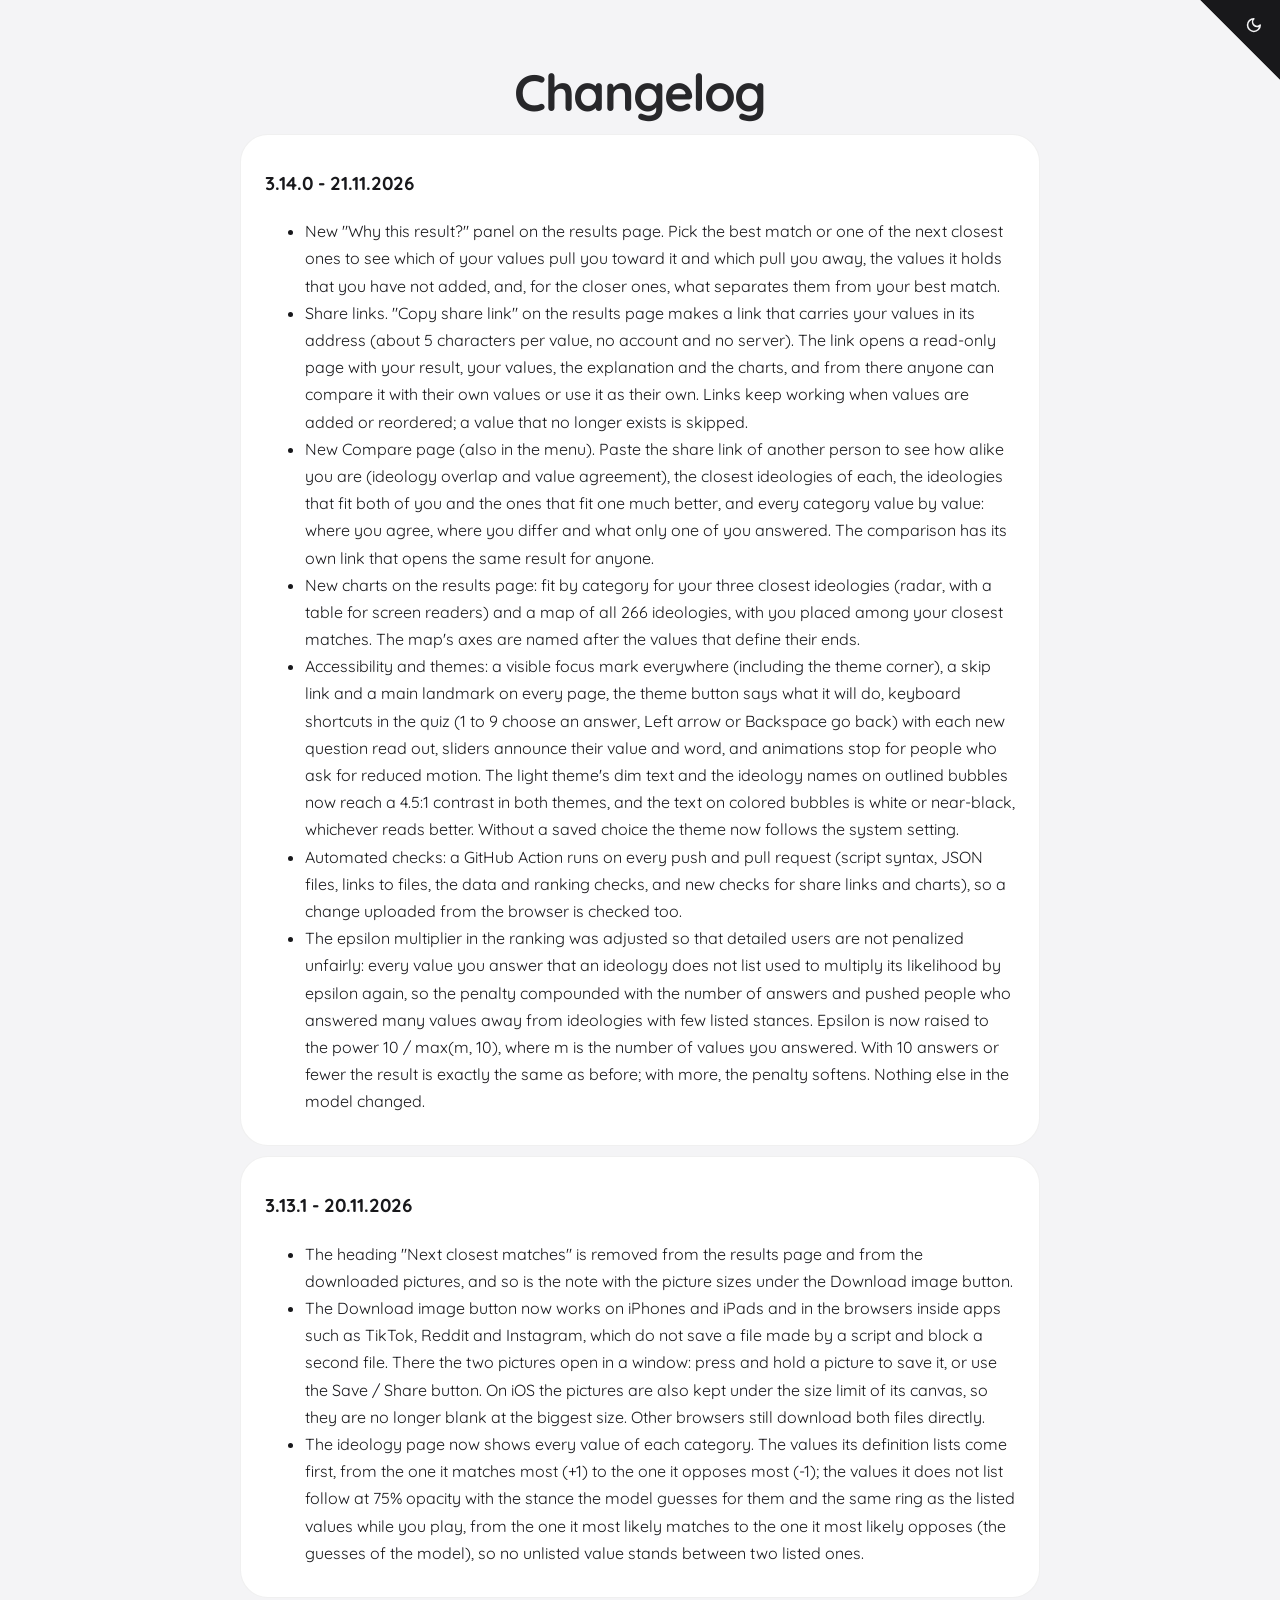
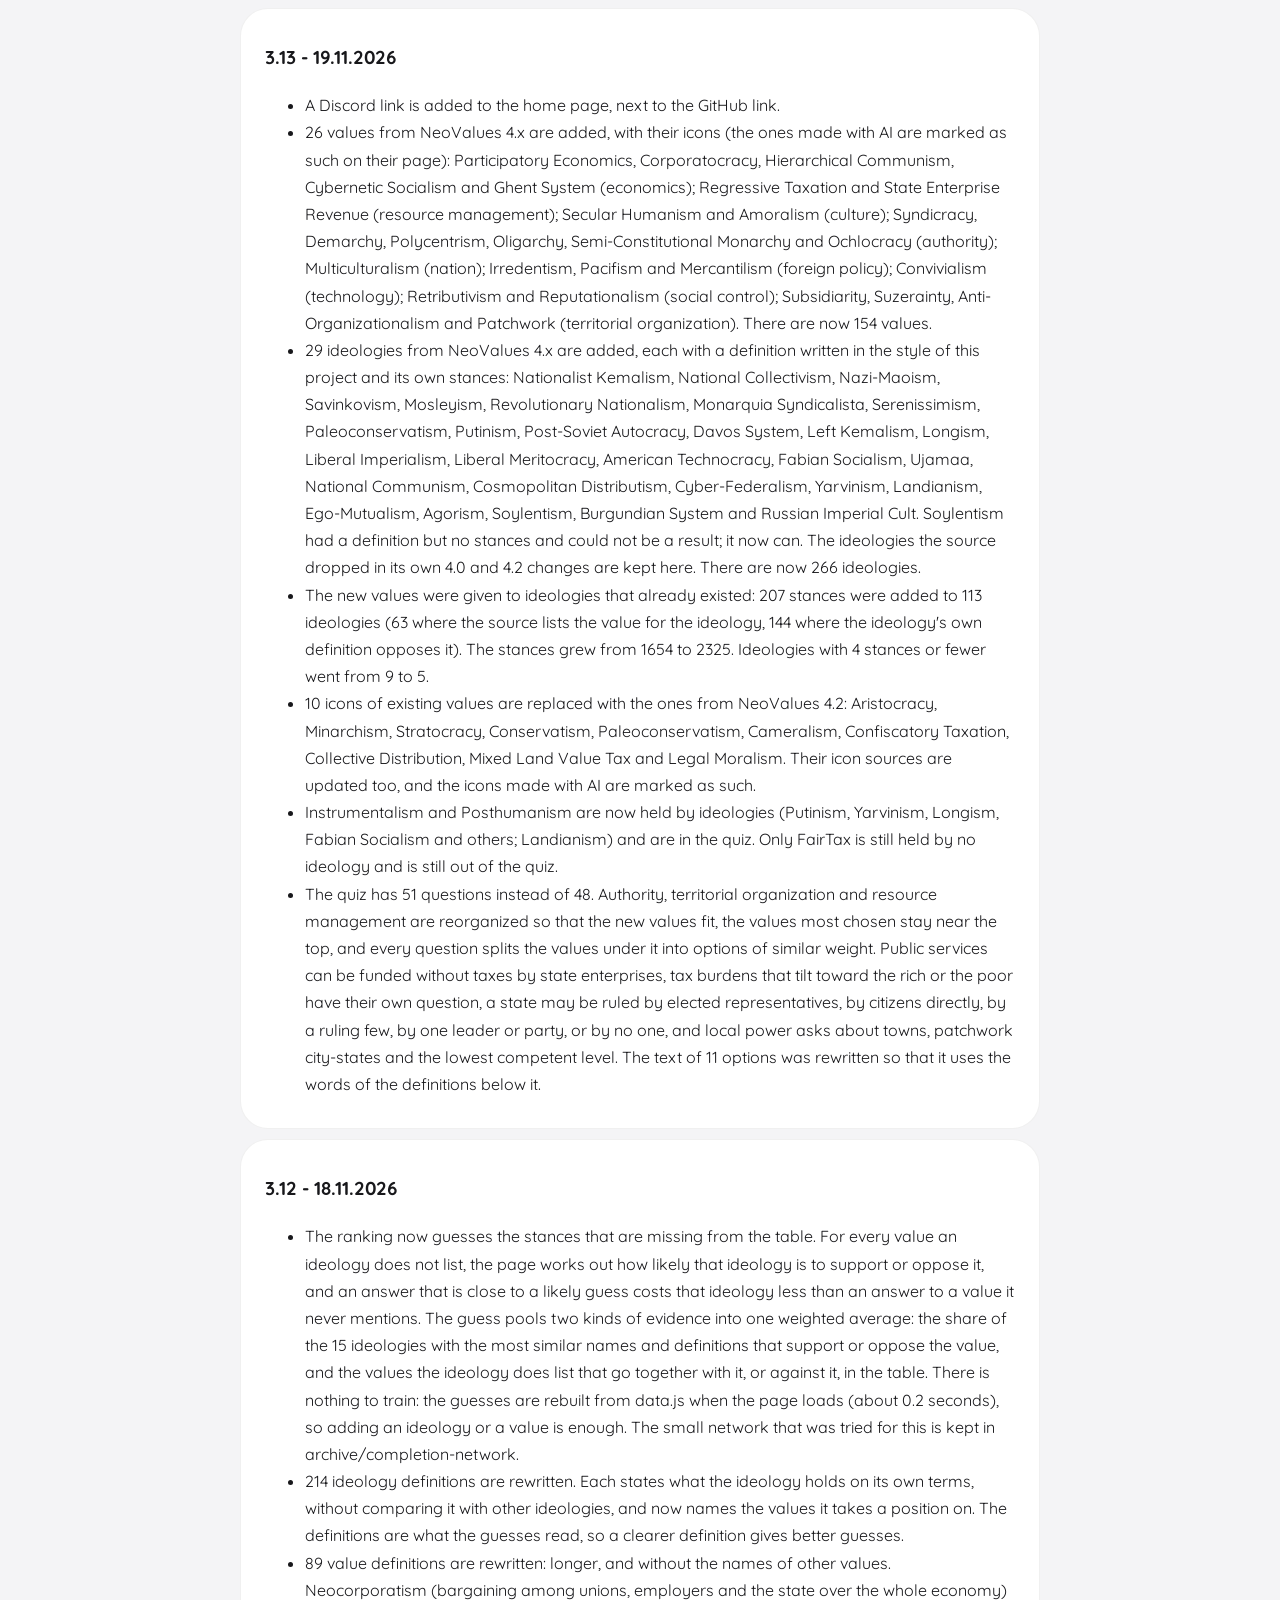
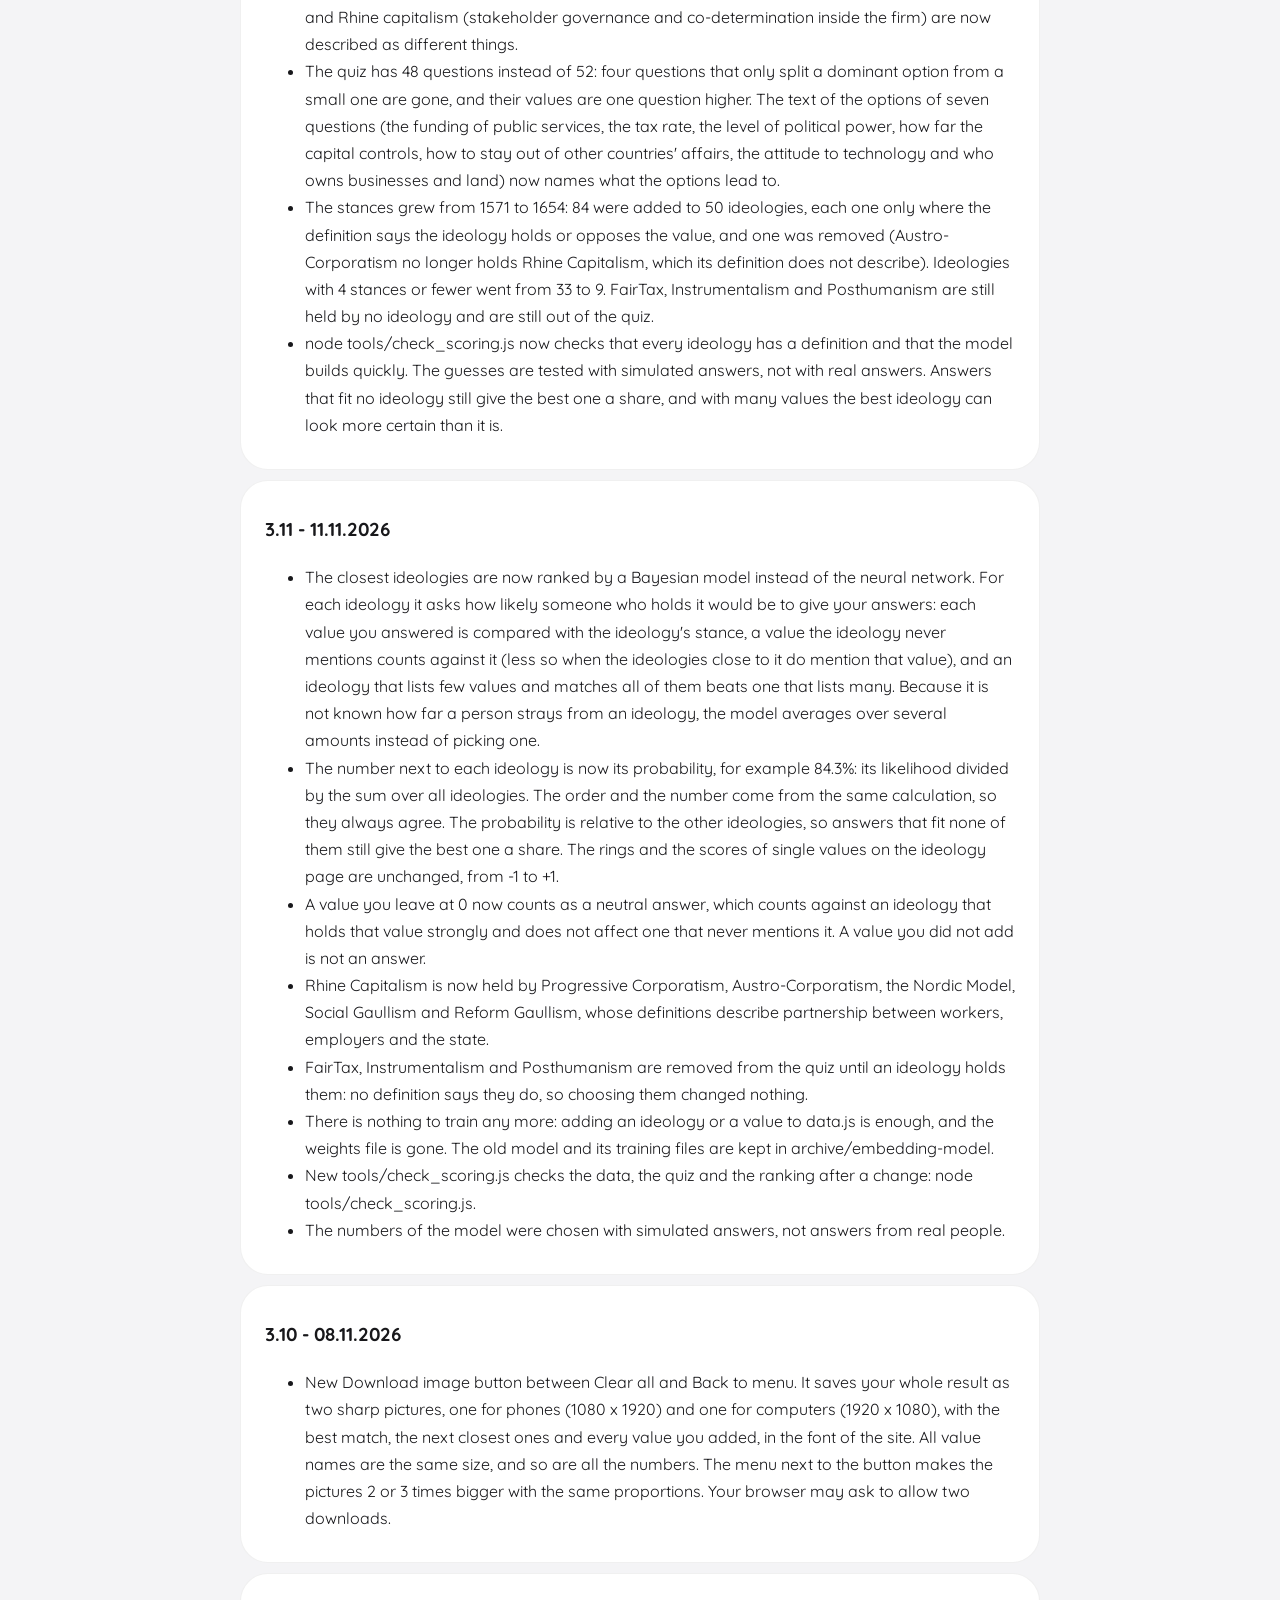
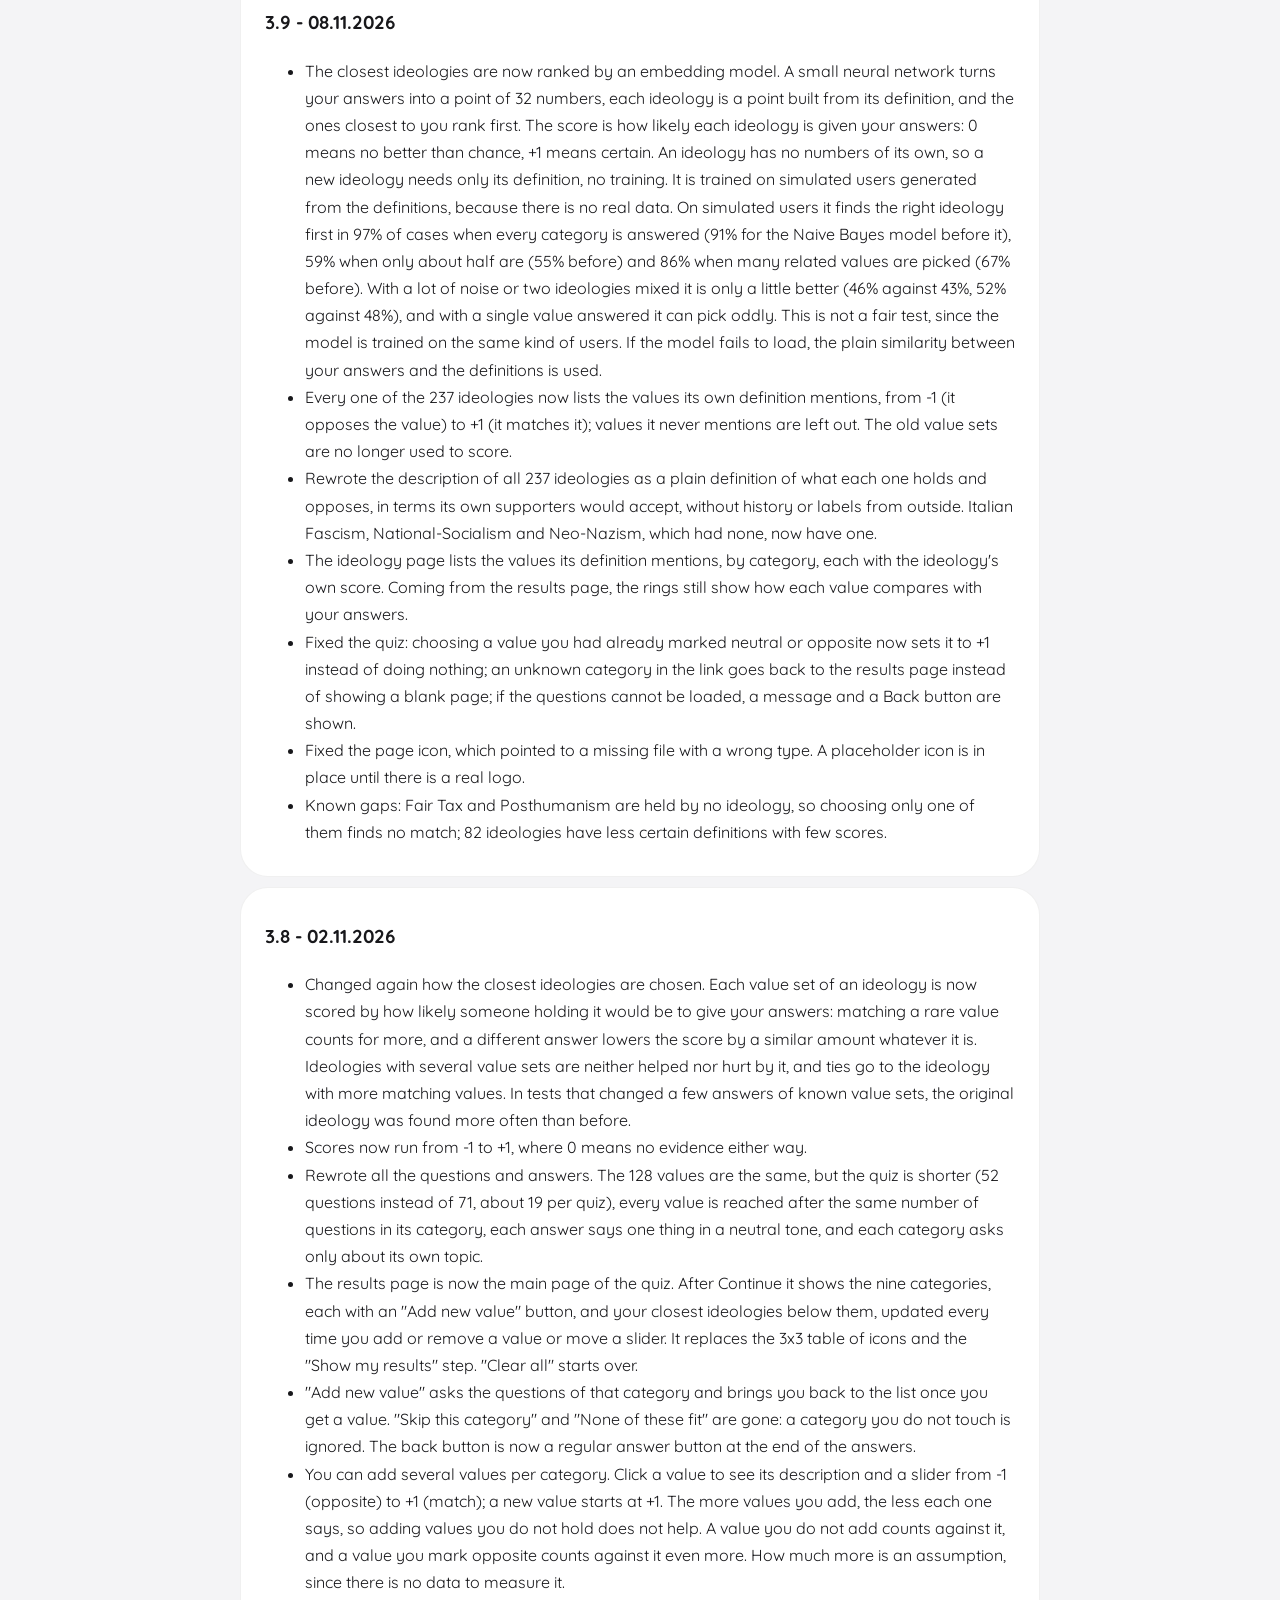
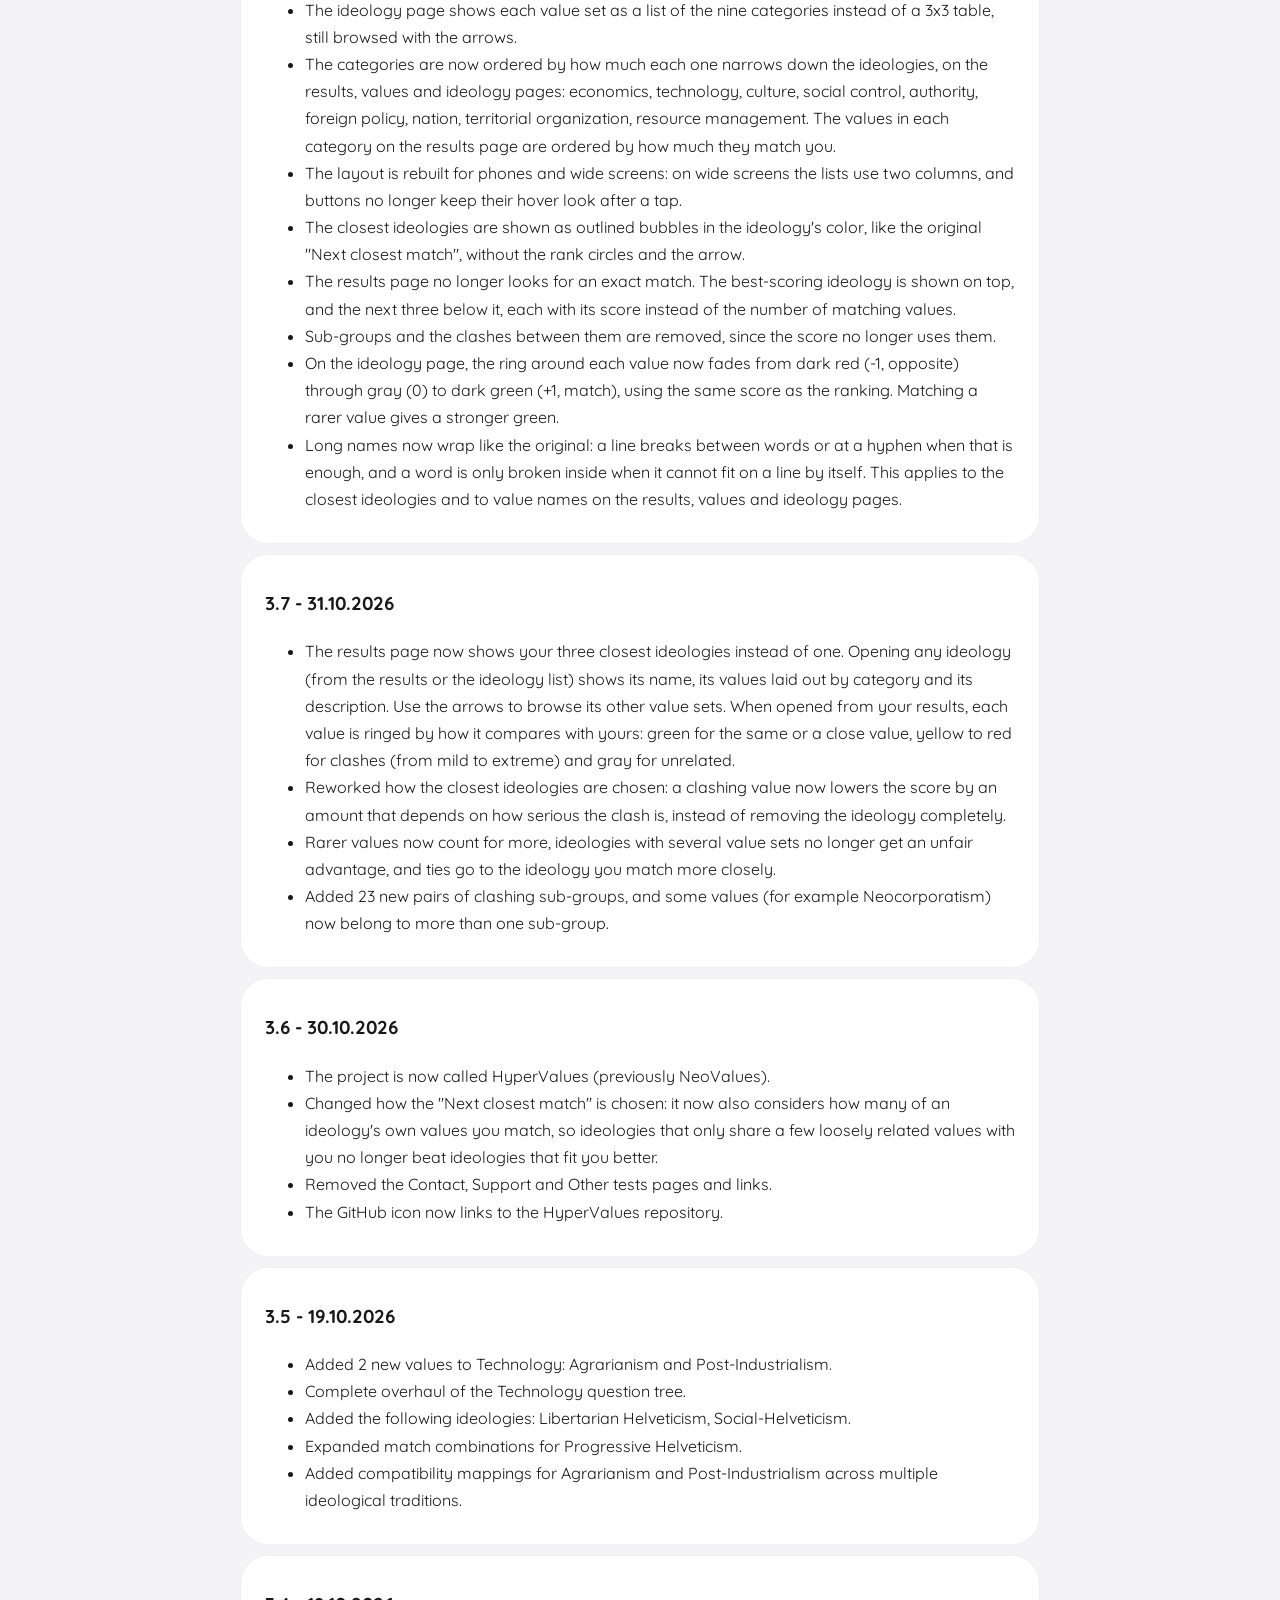
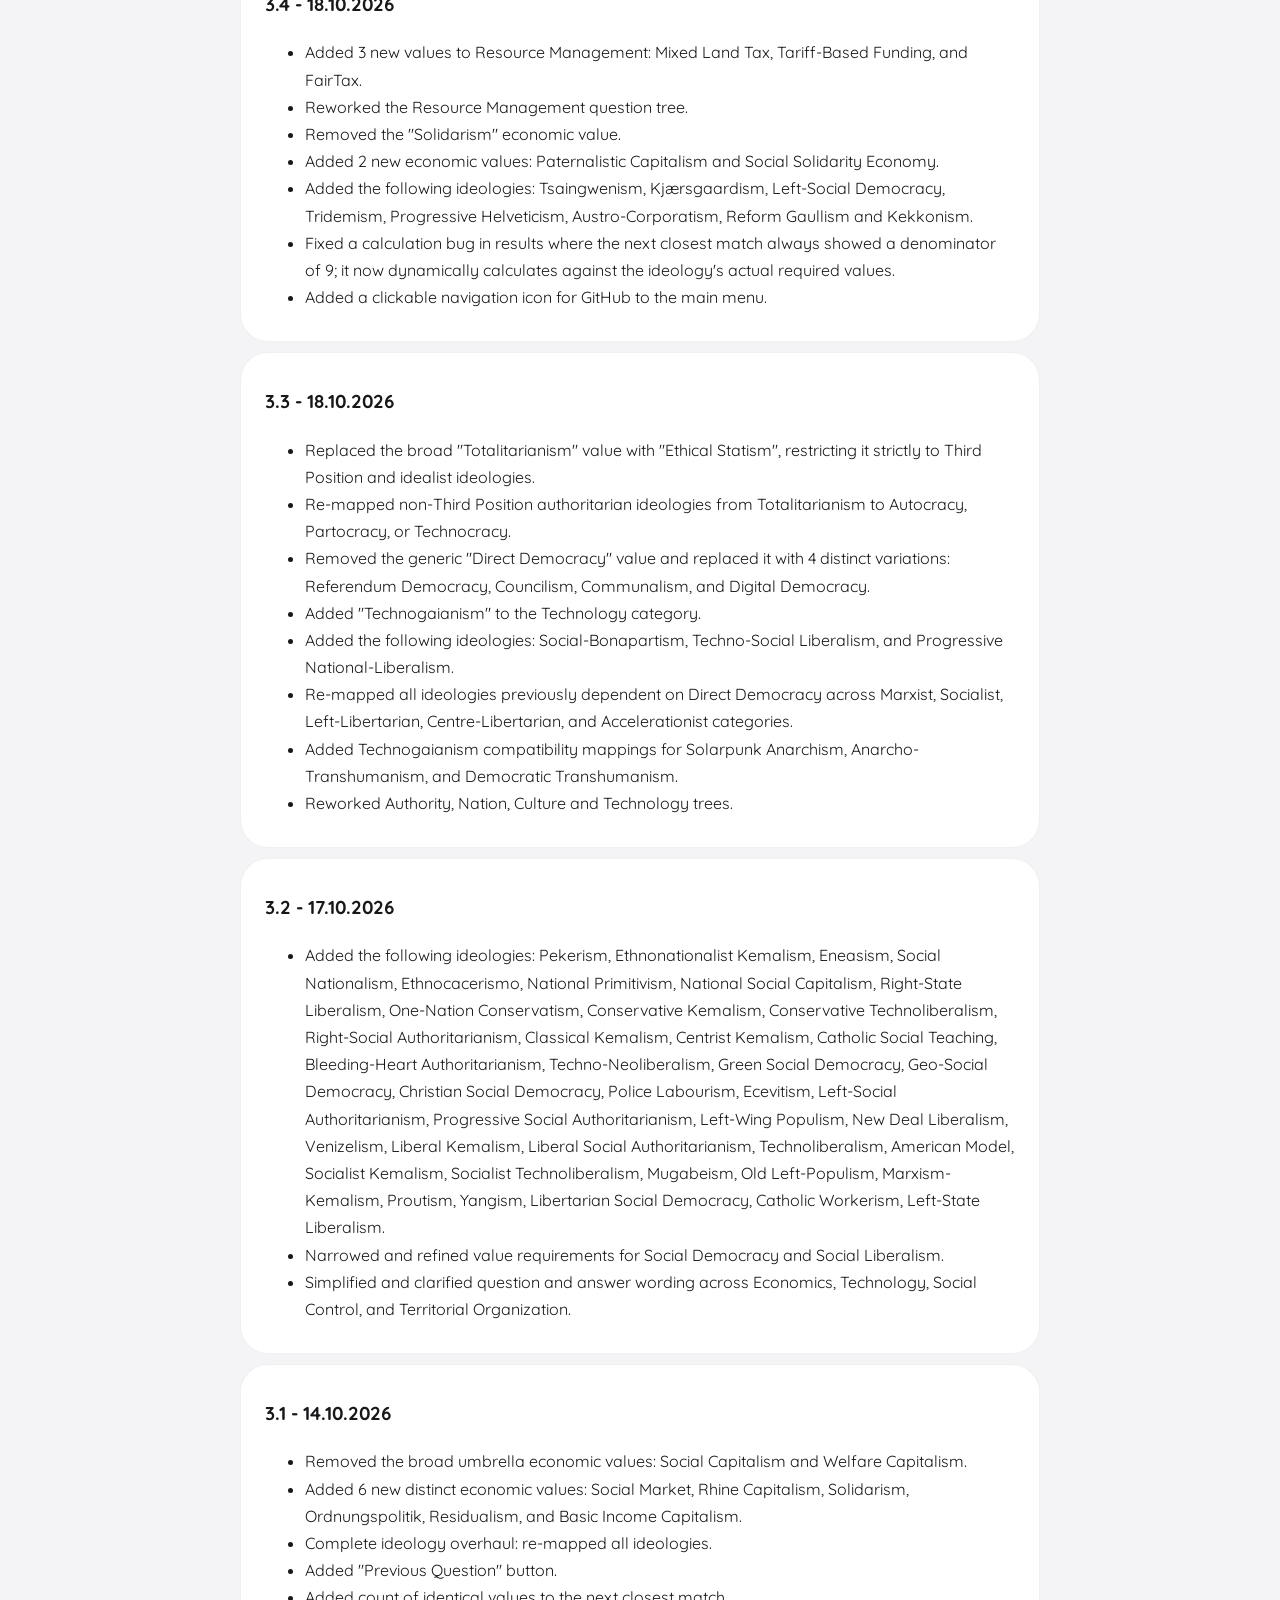
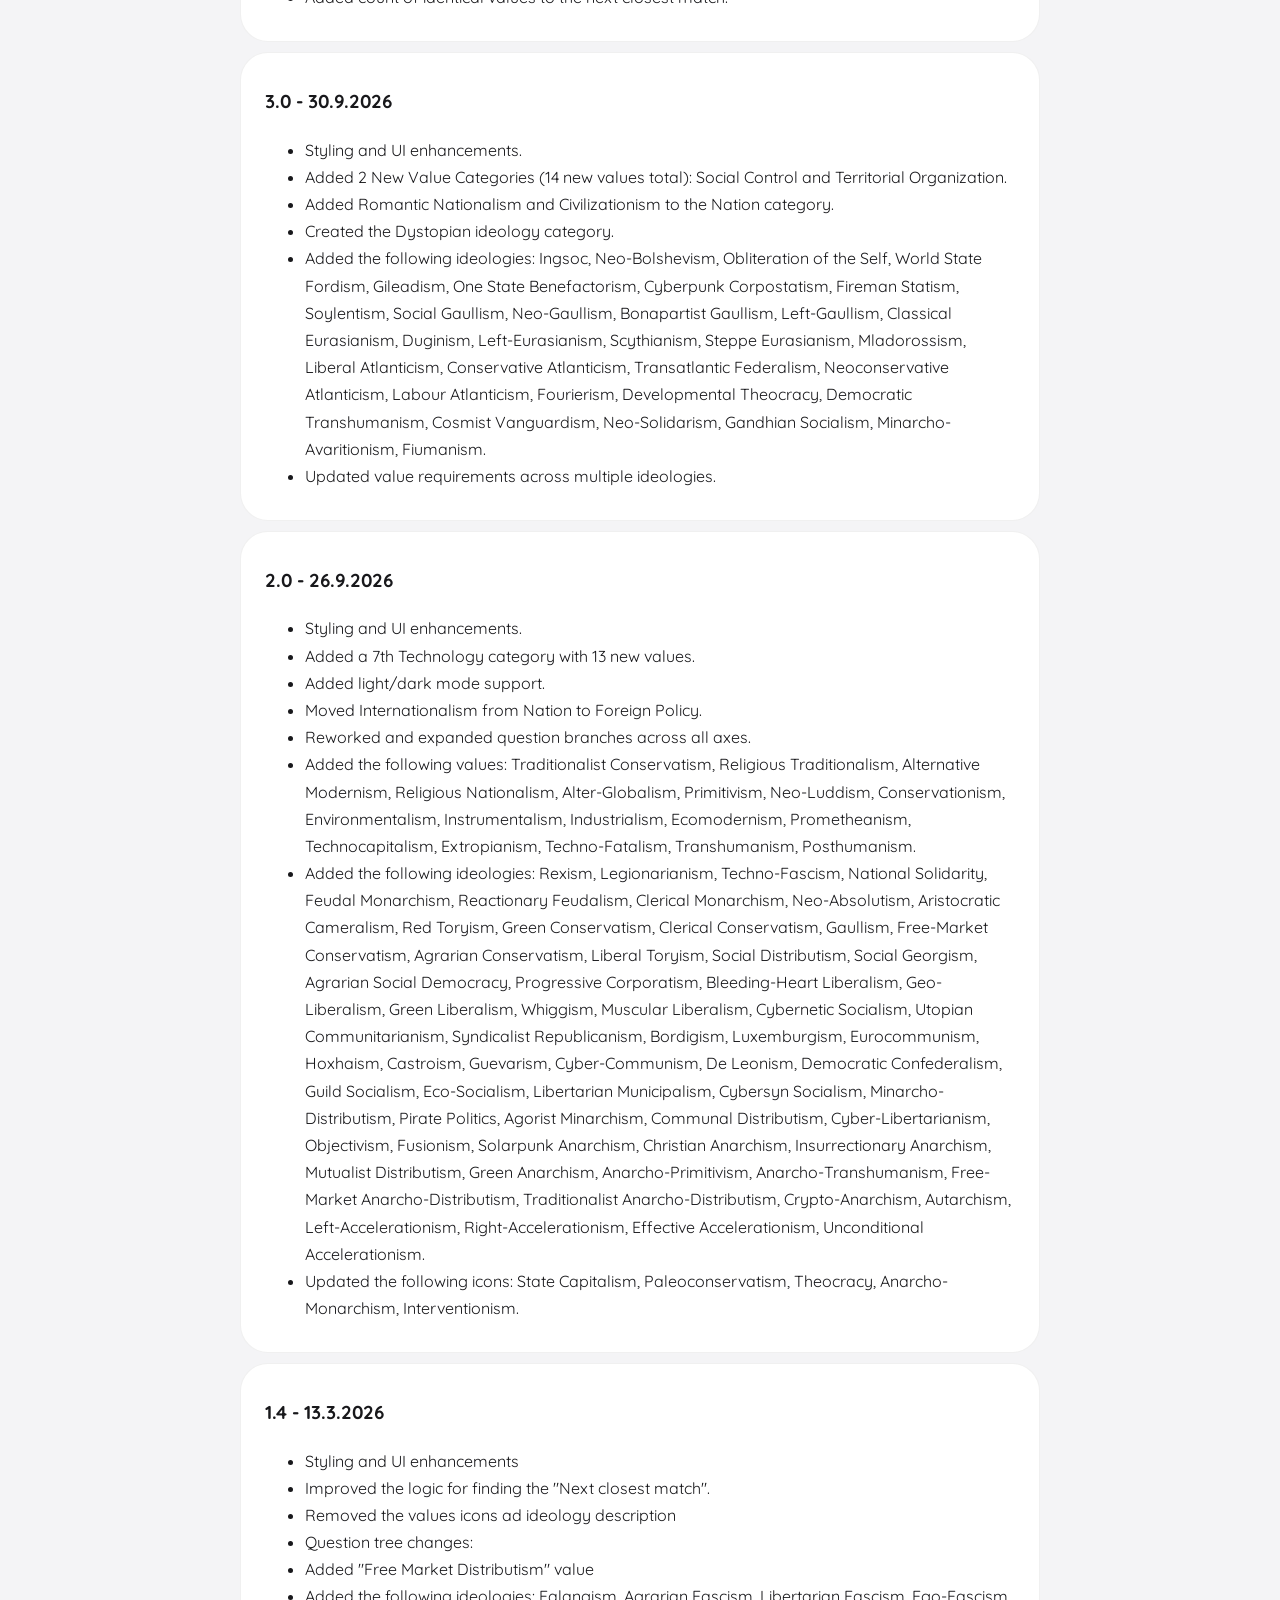
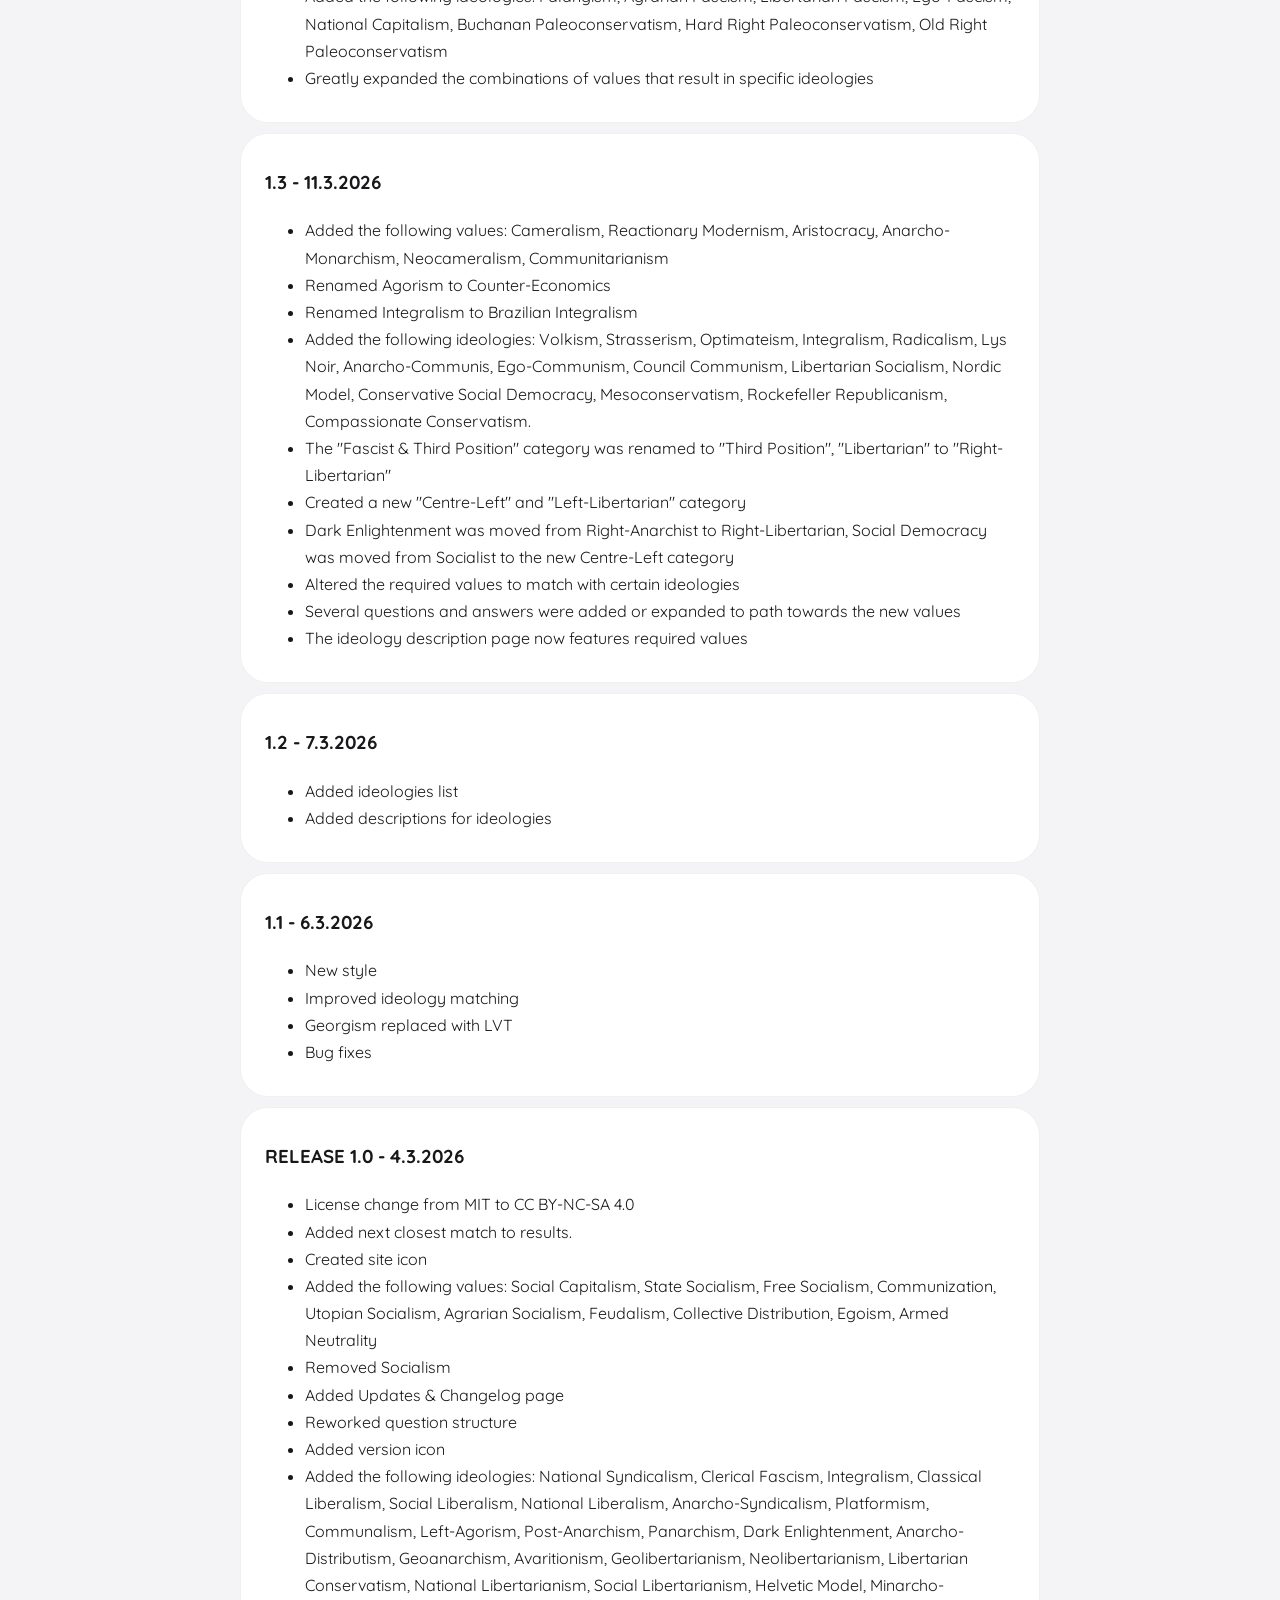
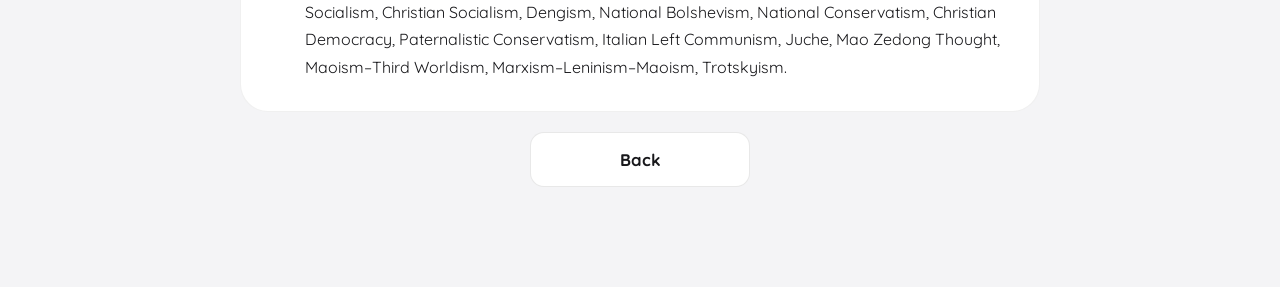
==== changelog.html @ 0a4fb9a7 "tung" ====
<!DOCTYPE html>
<html lang="en">
<head>
    <meta charset="UTF-8">
    <meta name="viewport" content="width=device-width, initial-scale=1.0">
    <title>HyperValues</title>
    <link rel="stylesheet" href="style.css">
    <link rel="icon" type="image/svg+xml" href="icon.svg">
    <script src="theme.js"></script>
</head>
<body>
    <div class="main-container">
        <h1>Changelog</h1>

        <div class="description-box">
            <h3>3.14.0 - 21.11.2026</h3>
            <ul>
                <li>New "Why this result?" panel on the results page. Pick the best match or one of the next closest ones to see which of your values pull you toward it and which pull you away, the values it holds that you have not added, and, for the closer ones, what separates them from your best match.</li>
                <li>Share links. "Copy share link" on the results page makes a link that carries your values in its address (about 5 characters per value, no account and no server). The link opens a read-only page with your result, your values, the explanation and the charts, and from there anyone can compare it with their own values or use it as their own. Links keep working when values are added or reordered; a value that no longer exists is skipped.</li>
                <li>New Compare page (also in the menu). Paste the share link of another person to see how alike you are (ideology overlap and value agreement), the closest ideologies of each, the ideologies that fit both of you and the ones that fit one much better, and every category value by value: where you agree, where you differ and what only one of you answered. The comparison has its own link that opens the same result for anyone.</li>
                <li>New charts on the results page: fit by category for your three closest ideologies (radar, with a table for screen readers) and a map of all 266 ideologies, with you placed among your closest matches. The map's axes are named after the values that define their ends.</li>
                <li>Accessibility and themes: a visible focus mark everywhere (including the theme corner), a skip link and a main landmark on every page, the theme button says what it will do, keyboard shortcuts in the quiz (1 to 9 choose an answer, Left arrow or Backspace go back) with each new question read out, sliders announce their value and word, and animations stop for people who ask for reduced motion. The light theme's dim text and the ideology names on outlined bubbles now reach a 4.5:1 contrast in both themes, and the text on colored bubbles is white or near-black, whichever reads better. Without a saved choice the theme now follows the system setting.</li>
                <li>Automated checks: a GitHub Action runs on every push and pull request (script syntax, JSON files, links to files, the data and ranking checks, and new checks for share links and charts), so a change uploaded from the browser is checked too.</li>
                <li>The epsilon multiplier in the ranking was adjusted so that detailed users are not penalized unfairly: every value you answer that an ideology does not list used to multiply its likelihood by epsilon again, so the penalty compounded with the number of answers and pushed people who answered many values away from ideologies with few listed stances. Epsilon is now raised to the power 10 / max(m, 10), where m is the number of values you answered. With 10 answers or fewer the result is exactly the same as before; with more, the penalty softens. Nothing else in the model changed.</li>
            </ul>
        </div>

        <div class="description-box">
            <h3>3.13.1 - 20.11.2026</h3>
            <ul>
                <li>The heading "Next closest matches" is removed from the results page and from the downloaded pictures, and so is the note with the picture sizes under the Download image button.</li>
                <li>The Download image button now works on iPhones and iPads and in the browsers inside apps such as TikTok, Reddit and Instagram, which do not save a file made by a script and block a second file. There the two pictures open in a window: press and hold a picture to save it, or use the Save / Share button. On iOS the pictures are also kept under the size limit of its canvas, so they are no longer blank at the biggest size. Other browsers still download both files directly.</li>
                <li>The ideology page now shows every value of each category. The values its definition lists come first, from the one it matches most (+1) to the one it opposes most (-1); the values it does not list follow at 75% opacity with the stance the model guesses for them and the same ring as the listed values while you play, from the one it most likely matches to the one it most likely opposes (the guesses of the model), so no unlisted value stands between two listed ones.</li>
            </ul>
        </div>

        <div class="description-box">
            <h3>3.13 - 19.11.2026</h3>
            <ul>
                <li>A Discord link is added to the home page, next to the GitHub link.</li>
                <li>26 values from NeoValues 4.x are added, with their icons (the ones made with AI are marked as such on their page): Participatory Economics, Corporatocracy, Hierarchical Communism, Cybernetic Socialism and Ghent System (economics); Regressive Taxation and State Enterprise Revenue (resource management); Secular Humanism and Amoralism (culture); Syndicracy, Demarchy, Polycentrism, Oligarchy, Semi-Constitutional Monarchy and Ochlocracy (authority); Multiculturalism (nation); Irredentism, Pacifism and Mercantilism (foreign policy); Convivialism (technology); Retributivism and Reputationalism (social control); Subsidiarity, Suzerainty, Anti-Organizationalism and Patchwork (territorial organization). There are now 154 values.</li>
                <li>29 ideologies from NeoValues 4.x are added, each with a definition written in the style of this project and its own stances: Nationalist Kemalism, National Collectivism, Nazi-Maoism, Savinkovism, Mosleyism, Revolutionary Nationalism, Monarquia Syndicalista, Serenissimism, Paleoconservatism, Putinism, Post-Soviet Autocracy, Davos System, Left Kemalism, Longism, Liberal Imperialism, Liberal Meritocracy, American Technocracy, Fabian Socialism, Ujamaa, National Communism, Cosmopolitan Distributism, Cyber-Federalism, Yarvinism, Landianism, Ego-Mutualism, Agorism, Soylentism, Burgundian System and Russian Imperial Cult. Soylentism had a definition but no stances and could not be a result; it now can. The ideologies the source dropped in its own 4.0 and 4.2 changes are kept here. There are now 266 ideologies.</li>
                <li>The new values were given to ideologies that already existed: 207 stances were added to 113 ideologies (63 where the source lists the value for the ideology, 144 where the ideology's own definition opposes it). The stances grew from 1654 to 2325. Ideologies with 4 stances or fewer went from 9 to 5.</li>
                <li>10 icons of existing values are replaced with the ones from NeoValues 4.2: Aristocracy, Minarchism, Stratocracy, Conservatism, Paleoconservatism, Cameralism, Confiscatory Taxation, Collective Distribution, Mixed Land Value Tax and Legal Moralism. Their icon sources are updated too, and the icons made with AI are marked as such.</li>
                <li>Instrumentalism and Posthumanism are now held by ideologies (Putinism, Yarvinism, Longism, Fabian Socialism and others; Landianism) and are in the quiz. Only FairTax is still held by no ideology and is still out of the quiz.</li>
                <li>The quiz has 51 questions instead of 48. Authority, territorial organization and resource management are reorganized so that the new values fit, the values most chosen stay near the top, and every question splits the values under it into options of similar weight. Public services can be funded without taxes by state enterprises, tax burdens that tilt toward the rich or the poor have their own question, a state may be ruled by elected representatives, by citizens directly, by a ruling few, by one leader or party, or by no one, and local power asks about towns, patchwork city-states and the lowest competent level. The text of 11 options was rewritten so that it uses the words of the definitions below it.</li>
            </ul>
        </div>

        <div class="description-box">
            <h3>3.12 - 18.11.2026</h3>
            <ul>
                <li>The ranking now guesses the stances that are missing from the table. For every value an ideology does not list, the page works out how likely that ideology is to support or oppose it, and an answer that is close to a likely guess costs that ideology less than an answer to a value it never mentions. The guess pools two kinds of evidence into one weighted average: the share of the 15 ideologies with the most similar names and definitions that support or oppose the value, and the values the ideology does list that go together with it, or against it, in the table. There is nothing to train: the guesses are rebuilt from data.js when the page loads (about 0.2 seconds), so adding an ideology or a value is enough. The small network that was tried for this is kept in archive/completion-network.</li>
                <li>214 ideology definitions are rewritten. Each states what the ideology holds on its own terms, without comparing it with other ideologies, and now names the values it takes a position on. The definitions are what the guesses read, so a clearer definition gives better guesses.</li>
                <li>89 value definitions are rewritten: longer, and without the names of other values. Neocorporatism (bargaining among unions, employers and the state over the whole economy) and Rhine capitalism (stakeholder governance and co-determination inside the firm) are now described as different things.</li>
                <li>The quiz has 48 questions instead of 52: four questions that only split a dominant option from a small one are gone, and their values are one question higher. The text of the options of seven questions (the funding of public services, the tax rate, the level of political power, how far the capital controls, how to stay out of other countries' affairs, the attitude to technology and who owns businesses and land) now names what the options lead to.</li>
                <li>The stances grew from 1571 to 1654: 84 were added to 50 ideologies, each one only where the definition says the ideology holds or opposes the value, and one was removed (Austro-Corporatism no longer holds Rhine Capitalism, which its definition does not describe). Ideologies with 4 stances or fewer went from 33 to 9. FairTax, Instrumentalism and Posthumanism are still held by no ideology and are still out of the quiz.</li>
                <li>node tools/check_scoring.js now checks that every ideology has a definition and that the model builds quickly. The guesses are tested with simulated answers, not with real answers. Answers that fit no ideology still give the best one a share, and with many values the best ideology can look more certain than it is.</li>
            </ul>
        </div>

        <div class="description-box">
            <h3>3.11 - 11.11.2026</h3>
            <ul>
                <li>The closest ideologies are now ranked by a Bayesian model instead of the neural network. For each ideology it asks how likely someone who holds it would be to give your answers: each value you answered is compared with the ideology's stance, a value the ideology never mentions counts against it (less so when the ideologies close to it do mention that value), and an ideology that lists few values and matches all of them beats one that lists many. Because it is not known how far a person strays from an ideology, the model averages over several amounts instead of picking one.</li>
                <li>The number next to each ideology is now its probability, for example 84.3%: its likelihood divided by the sum over all ideologies. The order and the number come from the same calculation, so they always agree. The probability is relative to the other ideologies, so answers that fit none of them still give the best one a share. The rings and the scores of single values on the ideology page are unchanged, from -1 to +1.</li>
                <li>A value you leave at 0 now counts as a neutral answer, which counts against an ideology that holds that value strongly and does not affect one that never mentions it. A value you did not add is not an answer.</li>
                <li>Rhine Capitalism is now held by Progressive Corporatism, Austro-Corporatism, the Nordic Model, Social Gaullism and Reform Gaullism, whose definitions describe partnership between workers, employers and the state.</li>
                <li>FairTax, Instrumentalism and Posthumanism are removed from the quiz until an ideology holds them: no definition says they do, so choosing them changed nothing.</li>
                <li>There is nothing to train any more: adding an ideology or a value to data.js is enough, and the weights file is gone. The old model and its training files are kept in archive/embedding-model.</li>
                <li>New tools/check_scoring.js checks the data, the quiz and the ranking after a change: node tools/check_scoring.js.</li>
                <li>The numbers of the model were chosen with simulated answers, not answers from real people.</li>
            </ul>
        </div>

        <div class="description-box">
            <h3>3.10 - 08.11.2026</h3>
            <ul>
                <li>New Download image button between Clear all and Back to menu. It saves your whole result as two sharp pictures, one for phones (1080 x 1920) and one for computers (1920 x 1080), with the best match, the next closest ones and every value you added, in the font of the site. All value names are the same size, and so are all the numbers. The menu next to the button makes the pictures 2 or 3 times bigger with the same proportions. Your browser may ask to allow two downloads.</li>
            </ul>
        </div>

        <div class="description-box">
            <h3>3.9 - 08.11.2026</h3>
            <ul>
                <li>The closest ideologies are now ranked by an embedding model. A small neural network turns your answers into a point of 32 numbers, each ideology is a point built from its definition, and the ones closest to you rank first. The score is how likely each ideology is given your answers: 0 means no better than chance, +1 means certain. An ideology has no numbers of its own, so a new ideology needs only its definition, no training. It is trained on simulated users generated from the definitions, because there is no real data. On simulated users it finds the right ideology first in 97% of cases when every category is answered (91% for the Naive Bayes model before it), 59% when only about half are (55% before) and 86% when many related values are picked (67% before). With a lot of noise or two ideologies mixed it is only a little better (46% against 43%, 52% against 48%), and with a single value answered it can pick oddly. This is not a fair test, since the model is trained on the same kind of users. If the model fails to load, the plain similarity between your answers and the definitions is used.</li>
                <li>Every one of the 237 ideologies now lists the values its own definition mentions, from -1 (it opposes the value) to +1 (it matches it); values it never mentions are left out. The old value sets are no longer used to score.</li>
                <li>Rewrote the description of all 237 ideologies as a plain definition of what each one holds and opposes, in terms its own supporters would accept, without history or labels from outside. Italian Fascism, National-Socialism and Neo-Nazism, which had none, now have one.</li>
                <li>The ideology page lists the values its definition mentions, by category, each with the ideology's own score. Coming from the results page, the rings still show how each value compares with your answers.</li>
                <li>Fixed the quiz: choosing a value you had already marked neutral or opposite now sets it to +1 instead of doing nothing; an unknown category in the link goes back to the results page instead of showing a blank page; if the questions cannot be loaded, a message and a Back button are shown.</li>
                <li>Fixed the page icon, which pointed to a missing file with a wrong type. A placeholder icon is in place until there is a real logo.</li>
                <li>Known gaps: Fair Tax and Posthumanism are held by no ideology, so choosing only one of them finds no match; 82 ideologies have less certain definitions with few scores.</li>
            </ul>
        </div>

        <div class="description-box">
            <h3>3.8 - 02.11.2026</h3>
            <ul>
                <li>Changed again how the closest ideologies are chosen. Each value set of an ideology is now scored by how likely someone holding it would be to give your answers: matching a rare value counts for more, and a different answer lowers the score by a similar amount whatever it is. Ideologies with several value sets are neither helped nor hurt by it, and ties go to the ideology with more matching values. In tests that changed a few answers of known value sets, the original ideology was found more often than before.</li>
                <li>Scores now run from -1 to +1, where 0 means no evidence either way.</li>
                <li>Rewrote all the questions and answers. The 128 values are the same, but the quiz is shorter (52 questions instead of 71, about 19 per quiz), every value is reached after the same number of questions in its category, each answer says one thing in a neutral tone, and each category asks only about its own topic.</li>
                <li>The results page is now the main page of the quiz. After Continue it shows the nine categories, each with an "Add new value" button, and your closest ideologies below them, updated every time you add or remove a value or move a slider. It replaces the 3x3 table of icons and the "Show my results" step. "Clear all" starts over.</li>
                <li>"Add new value" asks the questions of that category and brings you back to the list once you get a value. "Skip this category" and "None of these fit" are gone: a category you do not touch is ignored. The back button is now a regular answer button at the end of the answers.</li>
                <li>You can add several values per category. Click a value to see its description and a slider from -1 (opposite) to +1 (match); a new value starts at +1. The more values you add, the less each one says, so adding values you do not hold does not help. A value you do not add counts against it, and a value you mark opposite counts against it even more. How much more is an assumption, since there is no data to measure it.</li>
                <li>The ideology page shows each value set as a list of the nine categories instead of a 3x3 table, still browsed with the arrows.</li>
                <li>The categories are now ordered by how much each one narrows down the ideologies, on the results, values and ideology pages: economics, technology, culture, social control, authority, foreign policy, nation, territorial organization, resource management. The values in each category on the results page are ordered by how much they match you.</li>
                <li>The layout is rebuilt for phones and wide screens: on wide screens the lists use two columns, and buttons no longer keep their hover look after a tap.</li>
                <li>The closest ideologies are shown as outlined bubbles in the ideology's color, like the original "Next closest match", without the rank circles and the arrow.</li>
                <li>The results page no longer looks for an exact match. The best-scoring ideology is shown on top, and the next three below it, each with its score instead of the number of matching values.</li>
                <li>Sub-groups and the clashes between them are removed, since the score no longer uses them.</li>
                <li>On the ideology page, the ring around each value now fades from dark red (-1, opposite) through gray (0) to dark green (+1, match), using the same score as the ranking. Matching a rarer value gives a stronger green.</li>
                <li>Long names now wrap like the original: a line breaks between words or at a hyphen when that is enough, and a word is only broken inside when it cannot fit on a line by itself. This applies to the closest ideologies and to value names on the results, values and ideology pages.</li>
            </ul>
        </div>

        <div class="description-box">
            <h3>3.7 - 31.10.2026</h3>
            <ul>
                <li>The results page now shows your three closest ideologies instead of one. Opening any ideology (from the results or the ideology list) shows its name, its values laid out by category and its description. Use the arrows to browse its other value sets. When opened from your results, each value is ringed by how it compares with yours: green for the same or a close value, yellow to red for clashes (from mild to extreme) and gray for unrelated.</li>
                <li>Reworked how the closest ideologies are chosen: a clashing value now lowers the score by an amount that depends on how serious the clash is, instead of removing the ideology completely.</li>
                <li>Rarer values now count for more, ideologies with several value sets no longer get an unfair advantage, and ties go to the ideology you match more closely.</li>
                <li>Added 23 new pairs of clashing sub-groups, and some values (for example Neocorporatism) now belong to more than one sub-group.</li>
            </ul>
        </div>

        <div class="description-box">
            <h3>3.6 - 30.10.2026</h3>
            <ul>
                <li>The project is now called HyperValues (previously NeoValues).</li>
                <li>Changed how the "Next closest match" is chosen: it now also considers how many of an ideology's own values you match, so ideologies that only share a few loosely related values with you no longer beat ideologies that fit you better.</li>
                <li>Removed the Contact, Support and Other tests pages and links.</li>
                <li>The GitHub icon now links to the HyperValues repository.</li>
            </ul>
        </div>

        <div class="description-box">
            <h3>3.5 - 19.10.2026</h3>
            <ul>
                <li>Added 2 new values to Technology: Agrarianism and Post-Industrialism.</li>
                <li>Complete overhaul of the Technology question tree.</li>
                <li>Added the following ideologies: Libertarian Helveticism, Social-Helveticism.</li>
                <li>Expanded match combinations for Progressive Helveticism.</li>
                <li>Added compatibility mappings for Agrarianism and Post-Industrialism across multiple ideological traditions.</li>
            </ul>
        </div>

        <div class="description-box">
            <h3>3.4 - 18.10.2026</h3>
            <ul>
                <li>Added 3 new values to Resource Management: Mixed Land Tax, Tariff-Based Funding, and FairTax.</li>
                <li>Reworked the Resource Management question tree.</li>
                <li>Removed the "Solidarism" economic value.</li>
                <li>Added 2 new economic values: Paternalistic Capitalism and Social Solidarity Economy.</li>
                <li>Added the following ideologies: Tsaingwenism, Kjærsgaardism, Left-Social Democracy, Tridemism, Progressive Helveticism, Austro-Corporatism, Reform Gaullism and Kekkonism.</li>
                <li>Fixed a calculation bug in results where the next closest match always showed a denominator of 9; it now dynamically calculates against the ideology's actual required values.</li>
                <li>Added a clickable navigation icon for GitHub to the main menu.</li>
            </ul>
        </div>

        <div class="description-box">
            <h3>3.3 - 18.10.2026</h3>
            <ul>
                <li>Replaced the broad "Totalitarianism" value with "Ethical Statism", restricting it strictly to Third Position and idealist ideologies.</li>
                <li>Re-mapped non-Third Position authoritarian ideologies from Totalitarianism to Autocracy, Partocracy, or Technocracy.</li>
                <li>Removed the generic "Direct Democracy" value and replaced it with 4 distinct variations: Referendum Democracy, Councilism, Communalism, and Digital Democracy.</li>
                <li>Added "Technogaianism" to the Technology category.</li>
                <li>Added the following ideologies: Social-Bonapartism, Techno-Social Liberalism, and Progressive National-Liberalism.</li>
                <li>Re-mapped all ideologies previously dependent on Direct Democracy across Marxist, Socialist, Left-Libertarian, Centre-Libertarian, and Accelerationist categories.</li>
                <li>Added Technogaianism compatibility mappings for Solarpunk Anarchism, Anarcho-Transhumanism, and Democratic Transhumanism.</li>
                <li>Reworked Authority, Nation, Culture and Technology trees.</li>
            </ul>
        </div>

        <div class="description-box">
            <h3>3.2 - 17.10.2026</h3>
            <ul>
                <li>Added the following ideologies: Pekerism, Ethnonationalist Kemalism, Eneasism, Social Nationalism, Ethnocacerismo, National Primitivism, 
                    National Social Capitalism, Right-State Liberalism, One-Nation Conservatism, Conservative Kemalism, Conservative Technoliberalism, 
                    Right-Social Authoritarianism, Classical Kemalism, Centrist Kemalism, Catholic Social Teaching, Bleeding-Heart Authoritarianism, 
                    Techno-Neoliberalism, Green Social Democracy, Geo-Social Democracy, Christian Social Democracy, Police Labourism, Ecevitism, 
                    Left-Social Authoritarianism, Progressive Social Authoritarianism, Left-Wing Populism, New Deal Liberalism, Venizelism, Liberal Kemalism, 
                    Liberal Social Authoritarianism, Technoliberalism, American Model, Socialist Kemalism, Socialist Technoliberalism, Mugabeism, 
                    Old Left-Populism, Marxism-Kemalism, Proutism, Yangism, Libertarian Social Democracy, Catholic Workerism, Left-State Liberalism.</li>
                <li>Narrowed and refined value requirements for Social Democracy and Social Liberalism.</li>
                <li>Simplified and clarified question and answer wording across Economics, Technology, Social Control, and Territorial Organization.</li>
            </ul>
        </div>

        <div class="description-box">
            <h3>3.1 - 14.10.2026</h3>
            <ul>
                <li>Removed the broad umbrella economic values: Social Capitalism and Welfare Capitalism.</li>
                <li>Added 6 new distinct economic values: Social Market, Rhine Capitalism, Solidarism, Ordnungspolitik, Residualism, and Basic Income Capitalism.</li>
                <li>Complete ideology overhaul: re-mapped all ideologies.</li>
                <li>Added "Previous Question" button.</li>
                <li>Added count of identical values to the next closest match.</li>
            </ul>
        </div>

        <div class="description-box">
            <h3>3.0 - 30.9.2026</h3>
            <ul>
                <li>Styling and UI enhancements.</li>
                <li>Added 2 New Value Categories (14 new values total): Social Control and Territorial Organization.</li>
                <li>Added Romantic Nationalism and Civilizationism to the Nation category.</li>
                <li>Created the Dystopian ideology category.</li>
                <li>Added the following ideologies: Ingsoc, Neo-Bolshevism, Obliteration of the Self, World State Fordism, Gileadism, One State Benefactorism, Cyberpunk Corpostatism, 
                    Fireman Statism, Soylentism, Social Gaullism, Neo-Gaullism, Bonapartist Gaullism, Left-Gaullism, Classical Eurasianism, Duginism, Left-Eurasianism, Scythianism, 
                    Steppe Eurasianism, Mladorossism, Liberal Atlanticism, Conservative Atlanticism, Transatlantic Federalism, Neoconservative Atlanticism, Labour Atlanticism, Fourierism, 
                    Developmental Theocracy, Democratic Transhumanism, Cosmist Vanguardism, Neo-Solidarism, Gandhian Socialism, Minarcho-Avaritionism, Fiumanism.</li>
                <li>Updated value requirements across multiple ideologies.</li>
            </ul>
        </div>

        <div class="description-box">
            <h3>2.0 - 26.9.2026</h3>
            <ul>
                <li>Styling and UI enhancements.</li>
                <li>Added a 7th Technology category with 13 new values.</li>
                <li>Added light/dark mode support.</li>
                <li>Moved Internationalism from Nation to Foreign Policy.</li>
                <li>Reworked and expanded question branches across all axes.</li>
                <li>Added the following values: Traditionalist Conservatism, Religious Traditionalism, Alternative Modernism, Religious Nationalism, Alter-Globalism, 
                    Primitivism, Neo-Luddism, Conservationism, Environmentalism, Instrumentalism, Industrialism, Ecomodernism, Prometheanism, Technocapitalism, Extropianism, 
                    Techno-Fatalism, Transhumanism, Posthumanism.</li>
                <li>Added the following ideologies: Rexism, Legionarianism, Techno-Fascism, National Solidarity, Feudal Monarchism, Reactionary Feudalism, Clerical Monarchism, 
                    Neo-Absolutism, Aristocratic Cameralism, Red Toryism, Green Conservatism, Clerical Conservatism, Gaullism, Free-Market Conservatism, Agrarian Conservatism, 
                    Liberal Toryism, Social Distributism, Social Georgism, Agrarian Social Democracy, Progressive Corporatism, Bleeding-Heart Liberalism, Geo-Liberalism, Green Liberalism, 
                    Whiggism, Muscular Liberalism, Cybernetic Socialism, Utopian Communitarianism, Syndicalist Republicanism, Bordigism, Luxemburgism, Eurocommunism, Hoxhaism, Castroism, 
                    Guevarism, Cyber-Communism, De Leonism, Democratic Confederalism, Guild Socialism, Eco-Socialism, Libertarian Municipalism, Cybersyn Socialism, Minarcho-Distributism, 
                    Pirate Politics, Agorist Minarchism, Communal Distributism, Cyber-Libertarianism, Objectivism, Fusionism, Solarpunk Anarchism, Christian Anarchism, Insurrectionary Anarchism, 
                    Mutualist Distributism, Green Anarchism, Anarcho-Primitivism, Anarcho-Transhumanism, Free-Market Anarcho-Distributism, Traditionalist Anarcho-Distributism, Crypto-Anarchism, 
                    Autarchism, Left-Accelerationism, Right-Accelerationism, Effective Accelerationism, Unconditional Accelerationism.</li>
                <li>Updated the following icons: State Capitalism, Paleoconservatism, Theocracy, Anarcho-Monarchism, Interventionism.</li>
            </ul>
        </div>

         <div class="description-box">
            <h3>1.4 - 13.3.2026</h3>
            <ul>
                <li>Styling and UI enhancements</li>
                <li>Improved the logic for finding the "Next closest match".</li>
                <li>Removed the values icons ad ideology description</li>
                <li>Question tree changes:</li>
                <li>Added "Free Market Distributism" value</li>
                <li>Added the following ideologies: Falangism, Agrarian Fascism, Libertarian Fascism, Ego-Fascism, National Capitalism, Buchanan Paleoconservatism, 
                    Hard Right Paleoconservatism, Old Right Paleoconservatism</li>
                <li>Greatly expanded the combinations of values that result in specific ideologies</li>
            </ul>
        </div>

        <div class="description-box">
            <h3>1.3 - 11.3.2026</h3>
            <ul>
                <li>Added the following values: Cameralism, Reactionary Modernism, Aristocracy, Anarcho-Monarchism, Neocameralism, Communitarianism</li>
                <li>Renamed Agorism to Counter-Economics</li>
                <li>Renamed Integralism to Brazilian Integralism</li>
                <li>Added the following ideologies: Volkism, Strasserism, Optimateism, Integralism, Radicalism, Lys Noir, Anarcho-Communis, Ego-Communism, Council Communism, 
                    Libertarian Socialism, Nordic Model, Conservative Social Democracy, Mesoconservatism, Rockefeller Republicanism, Compassionate Conservatism.</li>
                <li>The "Fascist & Third Position" category was renamed to "Third Position", "Libertarian" to "Right-Libertarian"</li>
                <li>Created a new "Centre-Left" and "Left-Libertarian" category</li>
                <li>Dark Enlightenment was moved from Right-Anarchist to Right-Libertarian, Social Democracy was moved from Socialist to the new Centre-Left category</li>
                <li>Altered the required values to match with certain ideologies</li>
                <li>Several questions and answers were added or expanded to path towards the new values</li>
                <li>The ideology description page now features required values</li>
            </ul>
        </div>

        <div class="description-box">
            <h3>1.2 - 7.3.2026</h3>
            <ul>
                <li>Added ideologies list</li>
                <li>Added descriptions for ideologies</li>
            </ul>
        </div>

        <div class="description-box">
            <h3>1.1 - 6.3.2026</h3>
            <ul>
                <li>New style</li>
                <li>Improved ideology matching</li>
                <li>Georgism replaced with LVT</li>
                <li>Bug fixes</li>
            </ul>
        </div>
        
        <div class="description-box">
            <h3>RELEASE 1.0 - 4.3.2026</h3>
            <ul>
                <li>License change from MIT to CC BY-NC-SA 4.0</li>
                <li>Added next closest match to results.</li>
                <li>Created site icon</li>
                <li>Added the following values: Social Capitalism, State Socialism, Free Socialism, Communization, Utopian Socialism, Agrarian Socialism, Feudalism, 
                    Collective Distribution, Egoism, Armed Neutrality</li>
                <li>Removed Socialism</li>
                <li>Added Updates & Changelog page</li>
                <li>Reworked question structure</li>
                <li>Added version icon</li>
                <li>Added the following ideologies: National Syndicalism, Clerical Fascism, Integralism, Classical Liberalism, Social Liberalism, National Liberalism, 
                    Anarcho-Syndicalism, Platformism, Communalism, Left-Agorism, Post-Anarchism, Panarchism, Dark Enlightenment, Anarcho-Distributism, Geoanarchism, 
                    Avaritionism, Geolibertarianism, Neolibertarianism, Libertarian Conservatism, National Libertarianism, Social Libertarianism, Helvetic Model, Minarcho-Socialism, 
                    Christian Socialism, Dengism, National Bolshevism, National Conservatism, Christian Democracy, Paternalistic Conservatism, Italian Left Communism, Juche, Mao Zedong Thought, 
                    Maoism–Third Worldism, Marxism–Leninism–Maoism, Trotskyism.</li>
            </ul>
        </div>

        <div class="button-container">
            <button onclick="location.href='index.html'">Back</button>
        </div>
    </div>
</body>
</html>
---- style.css ----
@import url('https://fonts.googleapis.com/css2?family=Quicksand:wght@300;500;700&display=swap');

:root {
    --bg-color: #18181b;
    --card-bg: #27272a;
    --text-primary: #f4f4f5;
    --text-dim: #a1a1aa;
    --accent-primary: #d4d4d8;
    --accent-soft: #71717a;
    --border-color: rgba(255, 255, 255, 0.08);
    --card-border: rgba(255, 255, 255, 0.05);
    --radius-lg: 28px;
    --radius-sm: 14px;
    --soft-shadow: 0 10px 40px rgba(0, 0, 0, 0.4);
    --hover-shadow: rgba(255, 255, 255, 0.1);
    --corner-fill: #f4f4f5;
    --corner-color: #18181b;
    --focus-ring: #7aa7ff;
    --smooth-transition: all 0.35s cubic-bezier(0.23, 1, 0.32, 1);
}

[data-theme="light"] {
    --bg-color: #f4f4f6;
    --card-bg: #ffffff;
    --text-primary: #18181b;
    --text-dim: #5b5b64;
    --accent-primary: #27272a;
    --accent-soft: #e4e4e7;
    --border-color: rgba(0, 0, 0, 0.09);
    --card-border: rgba(0, 0, 0, 0.06);
    --soft-shadow: 0 10px 30px rgba(0, 0, 0, 0.06);
    --hover-shadow: rgba(0, 0, 0, 0.12);
    --corner-fill: #18181b;
    --corner-color: #f4f4f6;
    --focus-ring: #1d4ed8;
}

.theme-toggle-corner {
    position: fixed;
    top: 0;
    right: 0;
    width: 80px;
    height: 80px;
    border: 0;
    background: transparent;
    cursor: pointer;
    z-index: 9999;
    padding: 0;
    line-height: 0;
    clip-path: polygon(0 0, 100% 0, 100% 100%);
    outline: none;
    -webkit-tap-highlight-color: transparent;
    user-select: none;
}

.theme-toggle-corner:focus,
.theme-toggle-corner:focus-visible,
.theme-toggle-corner:active {
    outline: none;
    box-shadow: none;
}

/* the corner is clipped to a triangle, so its focus ring is a thick edge drawn inside it */
.theme-toggle-corner:focus-visible svg path:first-child {
    stroke: var(--focus-ring);
    stroke-width: 34px;
}

.theme-toggle-corner svg {
    width: 100%;
    height: 100%;
    fill: var(--corner-fill);
    color: var(--corner-color);
    transition: var(--smooth-transition);
}

.theme-toggle-corner:hover svg {
    transform: scale(1.06);
}

.theme-toggle-corner .icon-sun,
.theme-toggle-corner .icon-moon {
    fill: none;
    stroke: currentColor;
    stroke-width: 2.2;
    stroke-linecap: round;
    stroke-linejoin: round;
}

.theme-toggle-corner .icon-sun {
    display: block;
}
.theme-toggle-corner .icon-moon {
    display: none;
}

[data-theme="light"] .theme-toggle-corner .icon-sun {
    display: none;
}
[data-theme="light"] .theme-toggle-corner .icon-moon {
    display: block;
}

body {
    margin: 0;
    padding: 0;
    min-height: 100vh;
    font-family: 'Quicksand', sans-serif;
    background-color: var(--bg-color);
    color: var(--text-primary);
    display: flex;
    flex-direction: column;
    align-items: center;
}

.main-container {
    width: 100%;
    max-width: 1200px;
    min-height: 100vh;
    padding: 60px 24px;
    box-sizing: border-box;
    display: flex;
    flex-direction: column;
    align-items: center;
}

.title-container {
    display: flex;
    align-items: center;
    gap: 10px;
    margin-bottom: 15px;
}

h1 {
    font-weight: 700;
    font-size: 3.2rem;
    margin: 0;
    color: var(--accent-primary);
    letter-spacing: -1.5px;
    text-align: center;
}

.version-icon {
    width: 30px;
    height: auto;
    opacity: 0.3;
    filter: grayscale(1);
}

.question-container {
    min-height: 140px;
    margin-bottom: 20px;
    display: flex;
    align-items: center;
    justify-content: center;
    width: 100%;
}

#question {
    background-color: var(--card-bg);
    padding: 35px 50px;
    border-radius: var(--radius-lg);
    font-size: 1.4rem;
    font-weight: 500;
    line-height: 1.5;
    box-shadow: var(--soft-shadow);
    max-width: 800px;
    border: 1px solid var(--card-border);
    text-align: center;
}

button {
    padding: 16px 24px;
    background-color: var(--card-bg);
    border: 1px solid var(--border-color);
    border-radius: var(--radius-sm);
    color: var(--text-primary);
    font-family: inherit;
    font-size: 1.05rem;
    font-weight: 700;
    cursor: pointer;
    transition: var(--smooth-transition);
}

button:hover {
    background-color: var(--text-primary);
    color: var(--bg-color);
    transform: translateY(-2px);
    box-shadow: 0 5px 15px var(--hover-shadow);
}

.description-box {
    background-color: var(--card-bg);
    padding: 14px 24px;
    border-radius: var(--radius-lg);
    text-align: left;
    line-height: 1.7;
    border: 1px solid var(--card-border);
    width: 100%;
    max-width: 800px;
    box-sizing: border-box;
    align-self: center;
    margin-top: 10px;
}

.license-bubble {
    background-color: var(--card-bg);
    color: var(--text-primary);
    width: 90%;
    max-width: 800px;
    height: auto;
    max-height: 60vh;
    padding: 30px;
    border-radius: var(--radius-lg);
    overflow-y: auto;
    border: 1px solid var(--card-border);
    margin-top: 20px;
    margin-bottom: 20px;
}

#buttons {
    display: flex;
    flex-direction: column;
    gap: 12px;
    width: 100%;
    max-width: 480px;
    margin-top: 20px;
    margin-bottom: 50px;
}

.button-container {
    display: flex;
    flex-direction: column;
    align-items: center;
    gap: 15px;
    margin-top: 20px;
    margin-bottom: 40px;
    width: 100%;
}

.button-container button {
    width: auto;
    min-width: 220px;
    max-width: 400px;
    text-align: center;
}

#buttons.multi-column {
    display: flex;
    flex-direction: column;
    max-width: 480px;
    gap: 12px;
}

.values-flex-container {
    display: flex;
    justify-content: flex-start;
    flex-wrap: wrap;
    gap: 28px 20px;
    margin-top: 20px;
    width: 100%;
    box-sizing: border-box;
}

#ideologies-container .values-flex-container {
    display: flex;
    flex-wrap: wrap;
    justify-content: flex-start;
    gap: 12px;
    margin-top: 15px;
}

.result-item {
    display: flex;
    flex-direction: column;
    align-items: center;
    justify-content: flex-start;
    width: 140px;
    min-width: 0;
    box-sizing: border-box;
    transition: var(--smooth-transition);
}

.result-icon {
    width: 90px;
    height: 90px;
    margin-bottom: 10px;
    flex-shrink: 0;
    filter: drop-shadow(0 5px 15px rgba(0, 0, 0, 0.3));
    transition: var(--smooth-transition);
}

.result-item:hover .result-icon {
    transform: scale(1.08);
}

.result-text {
    font-size: 0.82rem;
    font-weight: 700;
    line-height: 1.25;
    color: var(--text-dim);
    text-transform: uppercase;
    text-align: center;
    width: 100%;
    margin: 0;
    padding: 0 4px;
    box-sizing: border-box;
    overflow-wrap: anywhere;
    word-break: normal;
    hyphens: auto;
}

.label-bubble {
    display: inline-block;
    padding: 14px 40px;
    border-radius: 50px;
    font-weight: 700;
    font-size: 1.8rem;
    color: #ffffff;
    margin: 15px 0;
    box-shadow: 0 4px 20px rgba(0, 0, 0, 0.3);
    transition: var(--smooth-transition);
    box-sizing: border-box;
}

#secondary-label {
    background-color: transparent !important;
    font-size: 1.1rem;
    margin-top: 10px;
    border: 2px solid;
    box-shadow: none;
}

.category-section {
    width: 100%;
    margin-bottom: 45px;
}

.category-title {
    font-size: 1.5rem;
    color: var(--accent-primary);
    margin-bottom: 20px;
    border-bottom: 1px solid var(--accent-soft);
    padding-bottom: 8px;
    text-align: left;
}

.desc-icon {
    width: 110px;
    height: 110px;
    margin-bottom: 15px;
    filter: drop-shadow(0 8px 16px rgba(0, 0, 0, 0.4));
    transition: var(--smooth-transition);
}

.desc-icon:hover {
    transform: scale(1.05);
}

.original-work-sign {
    display: none;
    text-align: center;
    margin: 0 auto;
    color: var(--text-primary);
    text-decoration: none;
    transition: var(--smooth-transition);
}

a:hover {
    color: var(--accent-primary);
    text-decoration: underline;
}

.version-text {
    font-size: 0.85rem;
    color: var(--text-dim);
    font-weight: 500;
    opacity: 0.6;
    margin-top: -5px;
}

.footer-icons {
    display: flex;
    justify-content: center;
    align-items: center;
    gap: 20px;
    margin-top: 0px;
}

.footer-icon-link {
    display: inline-flex;
    align-items: center;
    justify-content: center;
    text-decoration: none;
    transition: transform 0.2s ease, opacity 0.2s ease;
}

.footer-icon {
    width: 70px;
    height: 70px;
    opacity: 0.8;
    transition: opacity 0.2s ease, transform 0.2s ease;
}

.footer-icon-link:hover .footer-icon {
    opacity: 1;
    transform: scale(1.12);
}

/* Mobile */
@media (max-width: 800px) {
    #values-container .category-section .values-flex-container {
        display: grid;
        grid-template-columns: repeat(3, minmax(0, 1fr));
        gap: 24px 10px;
        width: 100%;
        max-width: 100%;
        margin: 15px 0 0;
        justify-items: center;
        box-sizing: border-box;
    }
    .result-item {
        width: 100% !important;
        max-width: 105px;
        min-width: 0;
        display: flex;
        flex-direction: column;
        align-items: center;
        justify-content: flex-start;
        box-sizing: border-box;
    }
    .result-icon {
        width: 70px;
        height: 70px;
        margin-bottom: 6px;
        flex-shrink: 0;
    }
    .result-text {
        font-size: 0.68rem;
        line-height: 1.2;
        margin: 0;
        padding: 0 2px;
        width: 100%;
        box-sizing: border-box;
        overflow-wrap: anywhere;
        word-break: normal;
        hyphens: auto;
    }
    #ideologies-container .values-flex-container {
        display: flex !important;
        flex-direction: row !important;
        flex-wrap: wrap !important;
        justify-content: flex-start !important;
        align-items: center !important;
        gap: 8px !important;
        width: 100% !important;
        max-width: 100% !important;
        margin: 15px 0 0 !important;
        box-sizing: border-box !important;
    }
    #ideologies-container .label-bubble {
        font-size: 0.88rem !important;
        padding: 8px 18px !important;
        margin: 3px !important;
        width: auto !important;
        max-width: 100% !important;
        display: inline-flex !important;
        align-items: center !important;
        justify-content: center !important;
        text-align: center !important;
        line-height: 1.3 !important;
        border-radius: 50px !important;
        box-sizing: border-box !important;
        overflow-wrap: break-word !important;
        word-break: normal !important;
        hyphens: auto !important;
    }
    .label-bubble {
        font-size: 0.85rem;
        padding: 8px 16px;
        margin: 4px;
        width: auto;
        max-width: 90%;
        box-sizing: border-box;
        text-align: center;
    }
    #label {
        font-size: 1.4rem !important;
        padding: 12px 28px !important;
        margin: 15px 0 8px 0 !important;
        display: inline-block;
    }
    #secondary-label {
        font-size: 0.95rem !important;
        padding: 8px 18px !important;
        margin-top: 8px !important;
        display: inline-block;
    }
    .button-container {
        align-items: center;
    }
    #ideology-title {
        font-size: 1.8rem;
        margin-bottom: 15px;
        padding: 0 10px;
    }
    .license-bubble {
        width: 100% !important;
        max-width: 100vw;
        box-sizing: border-box;
        padding: 20px !important;
        margin: 20px 0 !important;
        border-radius: var(--radius-sm);
        height: auto;
        max-height: 65vh;
    }
    #license-text {
        white-space: pre-wrap !important;
        word-wrap: break-word;
        font-size: 0.85rem;
    }
    .category-title {
        font-size: 1.2rem;
        text-align: left;
        width: 100%;
    }
}

/* ---------- Closest matches (results page) ---------- */
#closest-section {
    display: flex;
    flex-direction: column;
    align-items: center;
    width: 100%;
    margin-top: 4px;
}

.closest-heading {
    margin: 6px 0 4px;
    font-size: 0.8rem;
    font-weight: 700;
    letter-spacing: 0.06em;
    text-transform: uppercase;
    color: var(--text-dim);
}

#closest-list {
    display: flex;
    flex-direction: column;
    align-items: center;
    width: 100%;
}

/* Same look as the original "Next closest match": an outlined bubble in the ideology's color */
.closest-pill {
    display: inline-block;
    max-width: 100%;
    margin: 6px 0;
    padding: 14px 40px;
    border: 2px solid var(--pill-color, #7a7a7a);
    border-radius: 50px;
    background-color: transparent;
    color: var(--pill-ink-dark, var(--pill-color, #7a7a7a));
    font-size: 1.1rem;
    font-weight: 700;
    text-align: center;
    text-decoration: none;
    box-sizing: border-box;
    overflow-wrap: break-word;
    word-break: normal;
    hyphens: auto;
    transition: var(--smooth-transition);
}

[data-theme="light"] .closest-pill {
    color: var(--pill-ink-light, var(--pill-color, #7a7a7a));
}

.label-score,
.cp-score {
    white-space: nowrap;
}

.closest-pill:hover {
    text-decoration: none;
    filter: brightness(1.2);
}

@media (max-width: 800px) {
    .closest-pill {
        max-width: 90%;
        padding: 8px 18px;
        font-size: 0.95rem;
    }
}

/* ---------- Lists of values by category (results page and ideology page) ---------- */
.category-list {
    width: 100%;
}

#values-container .category-section {
    margin-bottom: 32px;
    scroll-margin-top: 12px;
}

.result-agree {
    margin: 2px 0 0;
    font-size: 0.8rem;
    font-weight: 700;
    line-height: 1.2;
    text-align: center;
    color: var(--text-dim);
}

.result-none {
    box-sizing: border-box;
    border: 2px dashed rgba(127, 127, 127, 0.55);
    border-radius: 50%;
    filter: none;
}

.result-none.add-icon {
    display: flex;
    align-items: center;
    justify-content: center;
}

.result-none.add-icon::before {
    content: "+";
    font-size: 2rem;
    line-height: 1;
    color: var(--text-dim);
}

/* ---------- Results page: your closest ideologies, below the list ---------- */
.results-panel {
    display: flex;
    flex-direction: column;
    align-items: center;
    width: 100%;
    margin: 4px 0 8px;
}

/* ---------- Ideology page: value sets, browsed with the arrows ---------- */
.iv-viewer {
    display: flex;
    flex-direction: column;
    align-items: center;
    width: 100%;
    margin: 14px 0 8px;
}

.iv-nav {
    display: flex;
    align-items: center;
    justify-content: center;
    gap: 14px;
}

.iv-arrow {
    flex: 0 0 auto;
    display: flex;
    align-items: center;
    justify-content: center;
    width: 44px;
    height: 44px;
    min-width: 0;
    padding: 0;
    border-radius: 50%;
    box-shadow: none;
    line-height: 1;
}

.iv-arrow::before {
    content: "";
    width: 10px;
    height: 10px;
    margin-left: 5px;
    border-left: 2px solid currentColor;
    border-bottom: 2px solid currentColor;
    transform: rotate(45deg);
}

.iv-arrow-next::before {
    margin-left: 0;
    margin-right: 5px;
    transform: rotate(225deg);
}

.iv-dots {
    display: flex;
    flex-wrap: wrap;
    justify-content: center;
    gap: 8px;
    max-width: 280px;
}

.iv-dot {
    width: 9px;
    height: 9px;
    min-width: 0;
    padding: 0;
    border: 0;
    border-radius: 50%;
    background-color: var(--text-dim);
    box-shadow: none;
    opacity: 0.4;
}

.iv-dot:hover {
    background-color: var(--text-dim);
    opacity: 0.8;
}

.iv-dot.active {
    background-color: var(--text-primary);
    opacity: 1;
}

.iv-caption {
    margin: 6px 0 22px;
    min-height: 1.2em;
    font-size: 0.78rem;
    color: var(--text-dim);
}

/* ---------- Value page: slider from -1 to +1 ---------- */
.value-edit {
    width: 100%;
    justify-content: center;
}

.slider-block {
    --thumb: 26px;
    --track: 44px;
    width: 100%;
    max-width: 520px;
    margin: 4px 0 10px;
}

.slider-readout {
    text-align: center;
    margin-bottom: 4px;
}

.slider-number {
    font-size: 1.8rem;
    font-weight: 700;
    line-height: 1.2;
}

.slider-word {
    min-height: 1.4em;
    font-size: 0.95rem;
    color: var(--text-dim);
}

.slider {
    position: relative;
    height: var(--track);
    width: 100%;
}

.slider-bar {
    position: absolute;
    left: calc(var(--thumb) / 2);
    right: calc(var(--thumb) / 2);
    top: 50%;
    height: 8px;
    transform: translateY(-50%);
    background-color: #ffffff;
    border: 1px solid rgba(127, 127, 127, 0.6);
    border-radius: 5px;
    box-sizing: border-box;
}

.slider input[type="range"] {
    position: absolute;
    inset: 0;
    width: 100%;
    height: 100%;
    margin: 0;
    padding: 0;
    background: transparent;
    -webkit-appearance: none;
    appearance: none;
    cursor: pointer;
    touch-action: pan-y;
}

.slider input[type="range"]::-webkit-slider-runnable-track {
    height: var(--track);
    background: transparent;
}

.slider input[type="range"]::-moz-range-track {
    height: var(--track);
    background: transparent;
}

.slider input[type="range"]::-webkit-slider-thumb {
    -webkit-appearance: none;
    width: var(--thumb);
    height: var(--thumb);
    margin-top: calc((var(--track) - var(--thumb)) / 2);
    border-radius: 50%;
    background: #ffffff;
    border: 2px solid #18181b;
    box-shadow: 0 1px 5px rgba(0, 0, 0, 0.45);
}

.slider input[type="range"]::-moz-range-thumb {
    width: var(--thumb);
    height: var(--thumb);
    box-sizing: border-box;
    border-radius: 50%;
    background: #ffffff;
    border: 2px solid #18181b;
    box-shadow: 0 1px 5px rgba(0, 0, 0, 0.45);
}

.slider input[type="range"]:focus-visible {
    outline: none;
}

.slider input[type="range"]:focus-visible::-webkit-slider-thumb {
    box-shadow: 0 0 0 3px var(--text-dim);
}

.slider input[type="range"]:focus-visible::-moz-range-thumb {
    box-shadow: 0 0 0 3px var(--text-dim);
}

.slider-labels {
    display: grid;
    grid-template-columns: repeat(3, 1fr);
    margin: 0 calc(var(--thumb) / 2);
    font-size: 0.85rem;
    line-height: 1.25;
    color: var(--text-dim);
}

.slider-labels span:nth-child(1) {
    text-align: left;
}

.slider-labels span:nth-child(2) {
    text-align: center;
}

.slider-labels span:nth-child(3) {
    text-align: right;
}

/* ---------- Wide screens: the lists use two columns, with room between them ---------- */
@media (min-width: 980px) {
    .category-list {
        display: grid;
        grid-template-columns: repeat(2, minmax(0, 1fr));
        column-gap: 64px;
        align-items: start;
    }
}

/* ---------- Phones and tablets ---------- */
@media (max-width: 800px) {
    .main-container {
        padding: 28px 16px;
    }

    .question-container {
        min-height: 0;
        margin-bottom: 14px;
    }

    #question {
        padding: 22px 20px;
        font-size: 1.15rem;
    }

    button {
        padding: 14px 18px;
        font-size: 1rem;
        line-height: 1.35;
    }

    #buttons {
        margin-top: 10px;
        margin-bottom: 30px;
    }

    .button-container button {
        min-width: min(220px, 100%);
    }
}

/* Touch screens: bigger slider, and no hover look left behind after a tap */
@media (pointer: coarse) {
    .slider-block {
        --thumb: 34px;
        --track: 56px;
    }
}

@media (hover: none) {
    button:hover {
        background-color: var(--card-bg);
        color: var(--text-primary);
        transform: none;
        box-shadow: none;
    }

    .result-item:hover .result-icon {
        transform: none;
    }
}

/* Download image: the button with the size menu next to it */
.download-row {
    display: flex;
    justify-content: center;
    align-items: stretch;
    gap: 10px;
    width: 100%;
}

.download-row select {
    padding: 0 12px;
    background-color: var(--card-bg);
    border: 1px solid var(--border-color);
    border-radius: var(--radius-sm);
    color: var(--text-primary);
    font-family: inherit;
    font-size: 1.05rem;
    font-weight: 700;
    cursor: pointer;
}

.download-note {
    margin: -5px 0 0;
    font-size: 0.8rem;
    color: var(--text-dim);
    text-align: center;
}


/* ---------- Accessibility ---------- */
:focus-visible {
    outline: 3px solid var(--focus-ring);
    outline-offset: 3px;
}

.main-container:focus {
    outline: none;
}

.skip-link {
    position: fixed;
    top: 8px;
    left: 8px;
    z-index: 10000;
    padding: 10px 16px;
    border-radius: var(--radius-sm);
    background: var(--text-primary);
    color: var(--bg-color);
    font-weight: 700;
    text-decoration: none;
    transform: translateY(-200%);
}

.skip-link:focus {
    transform: none;
}

.sr-only {
    position: absolute;
    width: 1px;
    height: 1px;
    margin: -1px;
    padding: 0;
    overflow: hidden;
    clip: rect(0, 0, 0, 0);
    white-space: nowrap;
    border: 0;
}

@media (prefers-reduced-motion: reduce) {
    *, *::before, *::after {
        animation-duration: 0.01ms !important;
        animation-iteration-count: 1 !important;
        transition-duration: 0.01ms !important;
        scroll-behavior: auto !important;
    }

    button:hover {
        transform: none;
    }
}

/* ---------- Insights: why this result, fit by category, map (insights.js) ---------- */
.ins-section {
    width: 100%;
    max-width: 900px;
    box-sizing: border-box;
    margin-top: 28px;
    padding: 24px 28px;
    background-color: var(--card-bg);
    border: 1px solid var(--card-border);
    border-radius: var(--radius-lg);
    text-align: left;
}

.ins-heading {
    margin: 0 0 8px;
    font-size: 1.5rem;
    font-weight: 700;
    color: var(--accent-primary);
}

.ins-intro,
.ins-caption,
.ins-note,
.ins-empty {
    margin: 0 0 16px;
    max-width: 70ch;
    line-height: 1.6;
    color: var(--text-dim);
}

.ins-caption {
    margin: 14px 0 0;
    font-size: 0.9rem;
}

.ins-summary {
    margin: 16px 0;
    font-size: 1.1rem;
    line-height: 1.6;
}

.ins-tabs {
    display: flex;
    flex-wrap: wrap;
    gap: 8px;
}

.ins-tab {
    display: inline-flex;
    align-items: center;
    gap: 8px;
    padding: 9px 16px;
    font-size: 0.95rem;
    border-radius: 999px;
}

.ins-tab::before {
    content: "";
    width: 12px;
    height: 12px;
    border-radius: 50%;
    background: var(--tab-color, #7a7a7a);
    flex: none;
}

.ins-tab[aria-selected="true"] {
    border-color: var(--text-primary);
    background-color: var(--bg-color);
}

.ins-tab:hover {
    transform: none;
}

.ins-tab[aria-selected="true"]:hover {
    background-color: var(--bg-color);
    color: var(--text-primary);
}

.ins-tab-rank {
    color: var(--text-dim);
}

.ins-columns {
    display: grid;
    grid-template-columns: 1fr 1fr;
    gap: 8px 28px;
}

@media (max-width: 700px) {
    .ins-section { padding: 20px 16px; }
    .ins-columns { grid-template-columns: 1fr; }
}

.ins-group-title,
.ins-subheading {
    margin: 18px 0 10px;
    font-size: 1.05rem;
    font-weight: 700;
}

.ins-subheading {
    margin-top: 26px;
    font-size: 1.15rem;
    color: var(--accent-primary);
}

.ins-chips {
    display: flex;
    flex-direction: column;
    align-items: stretch;
    gap: 8px;
}

.ins-chip {
    display: flex;
    align-items: center;
    gap: 12px;
    padding: 8px 14px 8px 10px;
    border: 1px solid var(--border-color);
    border-radius: var(--radius-sm);
    background-color: var(--bg-color);
    color: var(--text-primary);
    text-decoration: none;
}

.ins-chip:hover {
    border-color: var(--text-dim);
}

.ins-chip-icon {
    width: 34px;
    height: 34px;
    flex: none;
    border-radius: 50%;
    margin: 4px;
}

.ins-chip-name {
    display: block;
    font-weight: 700;
    line-height: 1.25;
}

.ins-chip-note {
    display: block;
    font-size: 0.85rem;
    color: var(--text-dim);
}

.ins-more {
    align-self: flex-start;
    padding: 8px 16px;
    font-size: 0.9rem;
}

.ins-chart {
    width: 100%;
    max-width: 640px;
    margin: 0 auto;
}

.ins-svg {
    display: block;
    width: 100%;
    height: auto;
}

.ins-ring {
    fill: none;
    stroke: var(--text-dim);
    stroke-opacity: 0.35;
}

.ins-ring-mid {
    stroke-opacity: 0.6;
    stroke-dasharray: 3 4;
}

.ins-spoke {
    stroke: var(--text-dim);
    stroke-opacity: 0.3;
}

.ins-axis-label {
    fill: var(--text-primary);
    font-family: inherit;
    font-size: 13px;
    font-weight: 500;
}

.ins-legend {
    display: flex;
    flex-wrap: wrap;
    justify-content: center;
    gap: 6px 22px;
    margin: 14px 0 0;
    padding: 0;
    list-style: none;
    font-weight: 500;
}

.ins-map-wrap {
    position: relative;
    max-width: 760px;
}

.ins-map-frame {
    fill: var(--bg-color);
    stroke: var(--border-color);
}

.ins-dot {
    cursor: pointer;
    stroke: var(--text-dim);
    stroke-opacity: 0.55;
    stroke-width: 0.8px;
}

.ins-dot-hot {
    stroke: var(--text-primary);
    stroke-opacity: 1;
    stroke-width: 2px;
}

.ins-hollow {
    fill: var(--card-bg);
}

.ins-map-label {
    fill: var(--text-primary);
    font-family: inherit;
    font-size: 11.5px;
    font-weight: 700;
    paint-order: stroke;
    stroke: var(--bg-color);
    stroke-width: 3.5px;
    pointer-events: none;
}

.ins-you {
    fill: var(--text-primary);
    stroke: var(--bg-color);
    stroke-width: 3px;
    pointer-events: none;
}

.ins-you-b {
    fill: var(--bg-color);
    stroke: var(--text-primary);
    stroke-width: 3px;
}

.ins-you-label {
    fill: var(--text-primary);
    font-family: inherit;
    font-size: 13px;
    font-weight: 700;
    paint-order: stroke;
    stroke: var(--bg-color);
    stroke-width: 4px;
    pointer-events: none;
}

.ins-link {
    stroke: var(--text-dim);
    stroke-width: 1.5;
    stroke-dasharray: 5 4;
    pointer-events: none;
}

.ins-tip {
    position: absolute;
    z-index: 5;
    transform: translate(-50%, -100%);
    padding: 6px 14px;
    border: 2px solid var(--text-dim);
    border-radius: 12px;
    background-color: var(--card-bg);
    box-shadow: var(--soft-shadow);
    white-space: nowrap;
}

.ins-tip[hidden] {
    display: none;
}

.ins-tip-link {
    color: var(--text-primary);
    font-weight: 700;
    text-decoration: none;
}

/* ---------- Shared result and compare pages ---------- */
.share-note {
    max-width: 640px;
    margin: 10px 0 0;
    text-align: center;
    line-height: 1.6;
    color: var(--text-dim);
}

.share-status {
    min-height: 1.5em;
    margin: 0;
    text-align: center;
    font-weight: 500;
    color: var(--text-dim);
}

.compare-form {
    display: grid;
    grid-template-columns: 1fr 1fr;
    gap: 16px 28px;
    margin-top: 24px;
}

@media (max-width: 700px) {
    .compare-form { grid-template-columns: 1fr; }
}

.compare-side {
    display: flex;
    flex-direction: column;
    gap: 8px;
}

.compare-side label {
    font-weight: 700;
}

.compare-side input[type="text"],
.compare-side textarea {
    padding: 12px 14px;
    border: 1px solid var(--border-color);
    border-radius: var(--radius-sm);
    background-color: var(--bg-color);
    color: var(--text-primary);
    font-family: inherit;
    font-size: 1rem;
}

.compare-side textarea {
    min-height: 74px;
    resize: vertical;
}

.compare-hint {
    margin: 0;
    font-size: 0.9rem;
    color: var(--text-dim);
}

.compare-error {
    margin: 12px 0 0;
    font-weight: 700;
    color: #d14343;
}

[data-theme="light"] .compare-error {
    color: #b42318;
}

.compare-score-row {
    display: grid;
    grid-template-columns: 1fr 1fr;
    gap: 16px;
    margin: 18px 0 8px;
}

@media (max-width: 700px) {
    .compare-score-row { grid-template-columns: 1fr; }
}

.compare-score {
    padding: 16px 20px;
    border: 1px solid var(--border-color);
    border-radius: var(--radius-sm);
    background-color: var(--bg-color);
}

.compare-score-number {
    font-size: 2.2rem;
    font-weight: 700;
    line-height: 1.1;
}

.compare-score-label {
    margin-top: 4px;
    line-height: 1.45;
    color: var(--text-dim);
}

.compare-top {
    display: grid;
    grid-template-columns: 1fr 1fr;
    gap: 8px 28px;
}

@media (max-width: 700px) {
    .compare-top { grid-template-columns: 1fr; }
}

.compare-rank {
    display: flex;
    flex-direction: column;
    gap: 6px;
    margin: 0;
    padding: 0;
    list-style: none;
}

.compare-rank a {
    display: flex;
    align-items: center;
    gap: 10px;
    padding: 8px 14px;
    border: 1px solid var(--border-color);
    border-radius: var(--radius-sm);
    background-color: var(--bg-color);
    color: var(--text-primary);
    text-decoration: none;
    font-weight: 700;
}

.compare-rank a:hover {
    border-color: var(--text-dim);
}

.compare-dot {
    width: 12px;
    height: 12px;
    flex: none;
    border-radius: 50%;
}

.compare-rank-note {
    margin-left: auto;
    font-size: 0.85rem;
    font-weight: 500;
    text-align: right;
    color: var(--text-dim);
}

.compare-cat {
    margin: 10px 0 0;
    border: 1px solid var(--border-color);
    border-radius: var(--radius-sm);
    background-color: var(--bg-color);
}

.compare-cat > summary {
    display: grid;
    grid-template-columns: minmax(130px, 220px) 1fr;
    align-items: center;
    gap: 6px 18px;
    padding: 14px 18px;
    cursor: pointer;
    list-style: none;
}

.compare-cat > summary::-webkit-details-marker {
    display: none;
}

.compare-cat-name {
    font-weight: 700;
}

.compare-cat-counts {
    grid-column: 1 / -1;
    font-size: 0.9rem;
    color: var(--text-dim);
}

.compare-bar {
    height: 10px;
    border-radius: 999px;
    background-color: var(--border-color);
    overflow: hidden;
}

.compare-bar > span {
    display: block;
    height: 100%;
    border-radius: 999px;
    background-color: var(--text-primary);
}

.compare-cat-body {
    padding: 0 18px 12px;
}

.kb-hint {
    margin: 14px 0 0;
    font-size: 0.85rem;
    text-align: center;
    color: var(--text-dim);
}

@media (hover: none) {
    .kb-hint { display: none; }
}
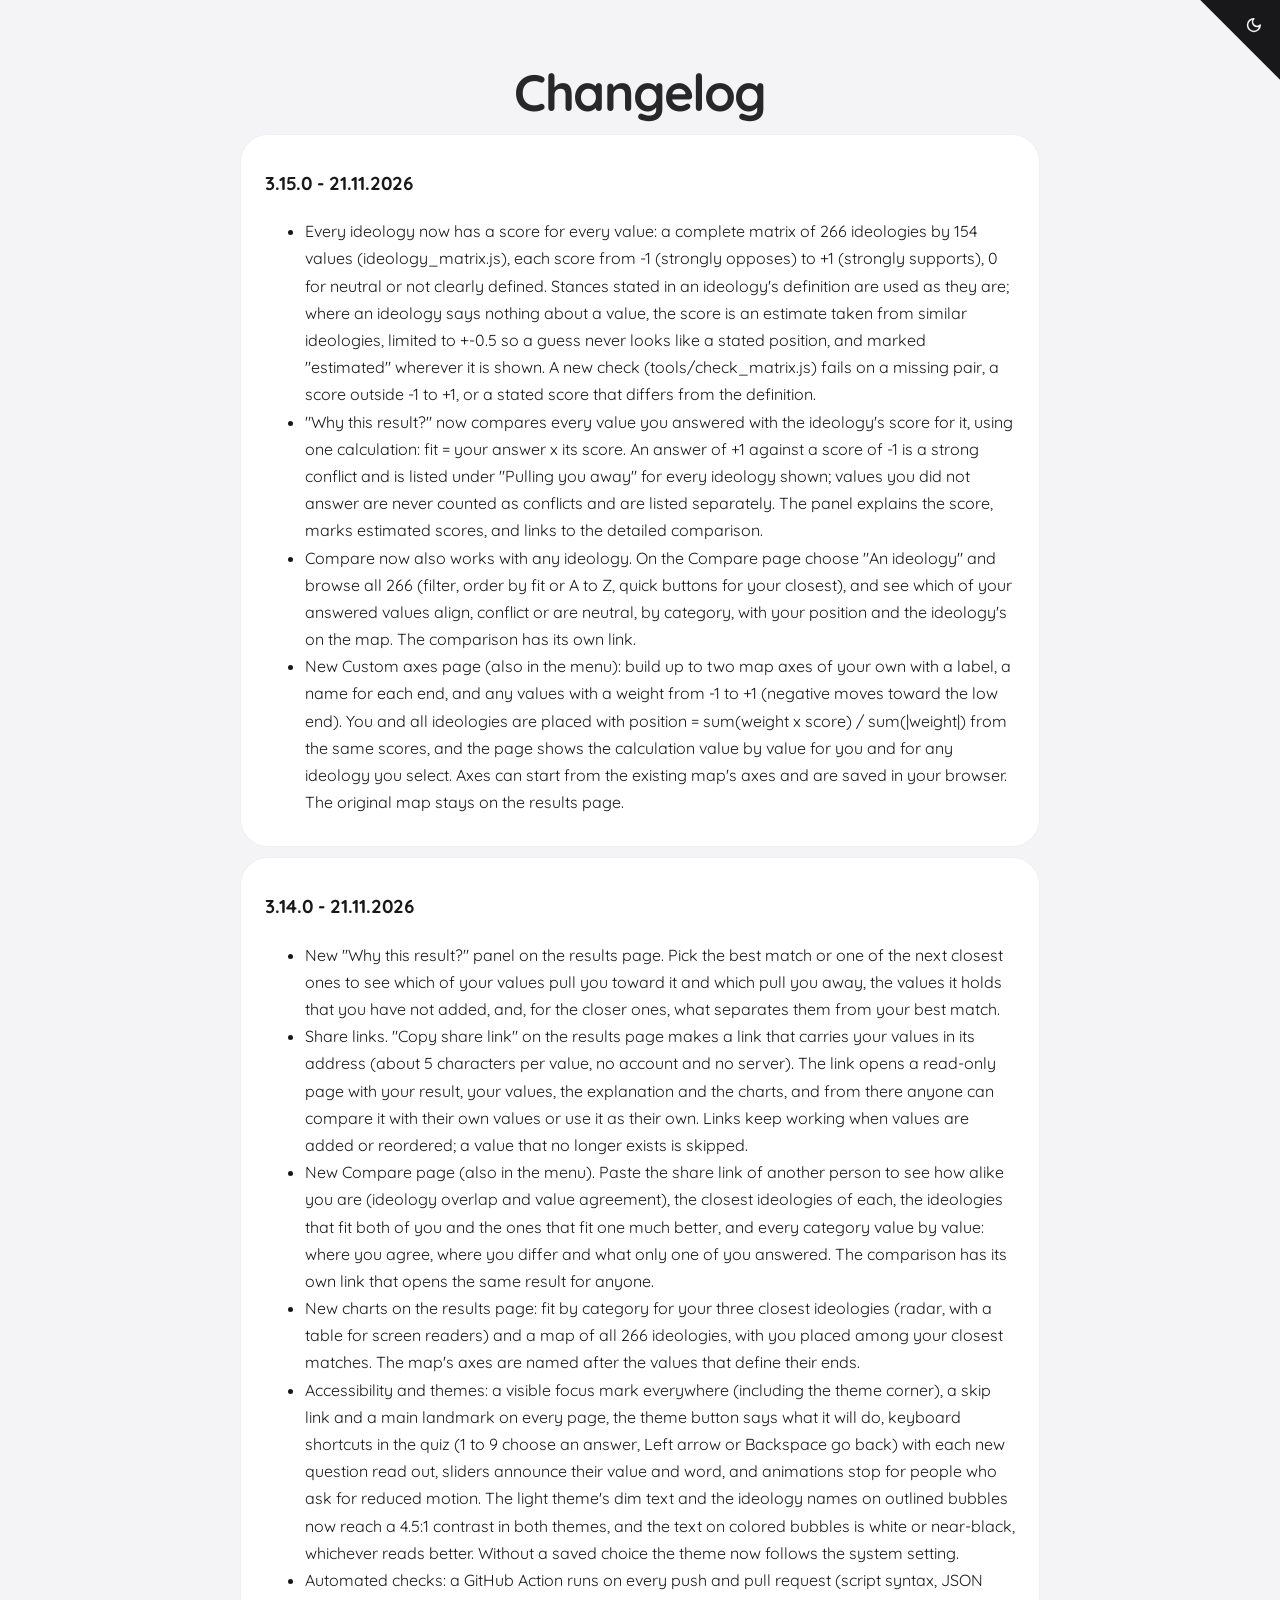
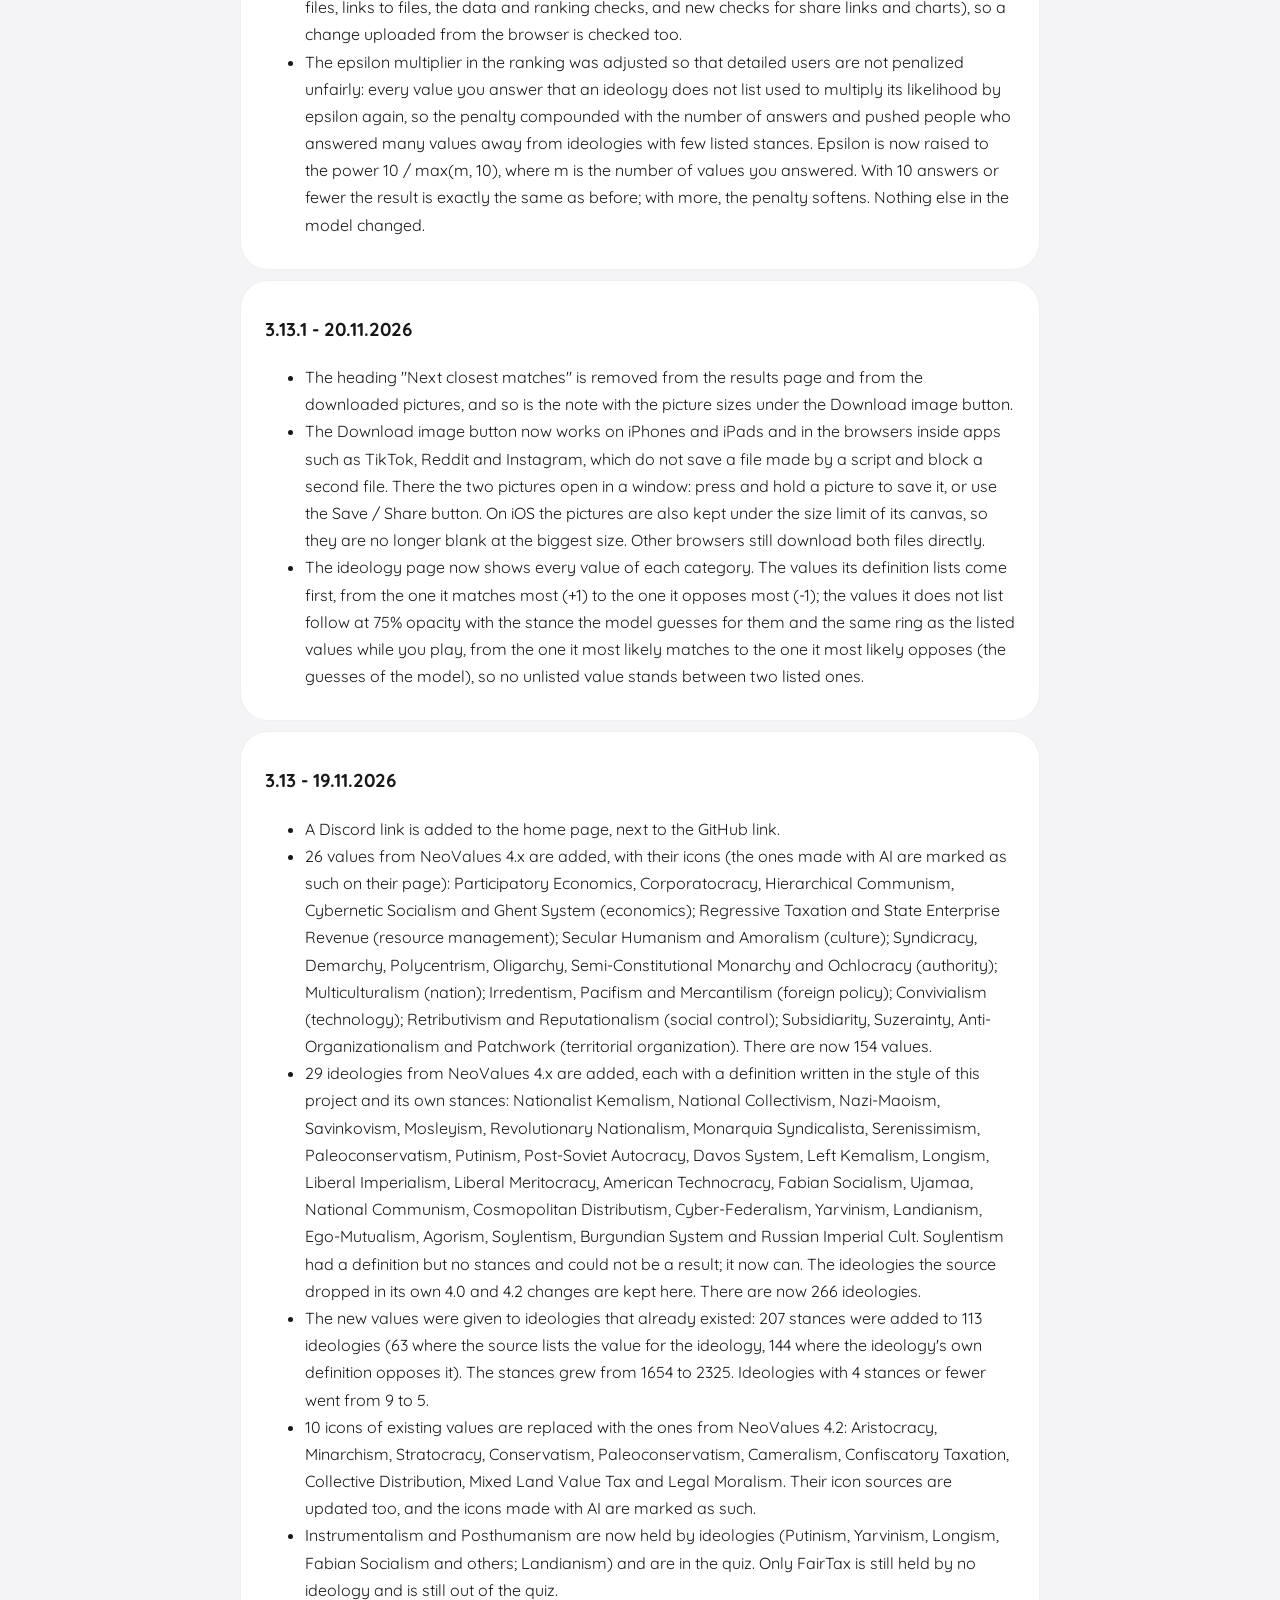
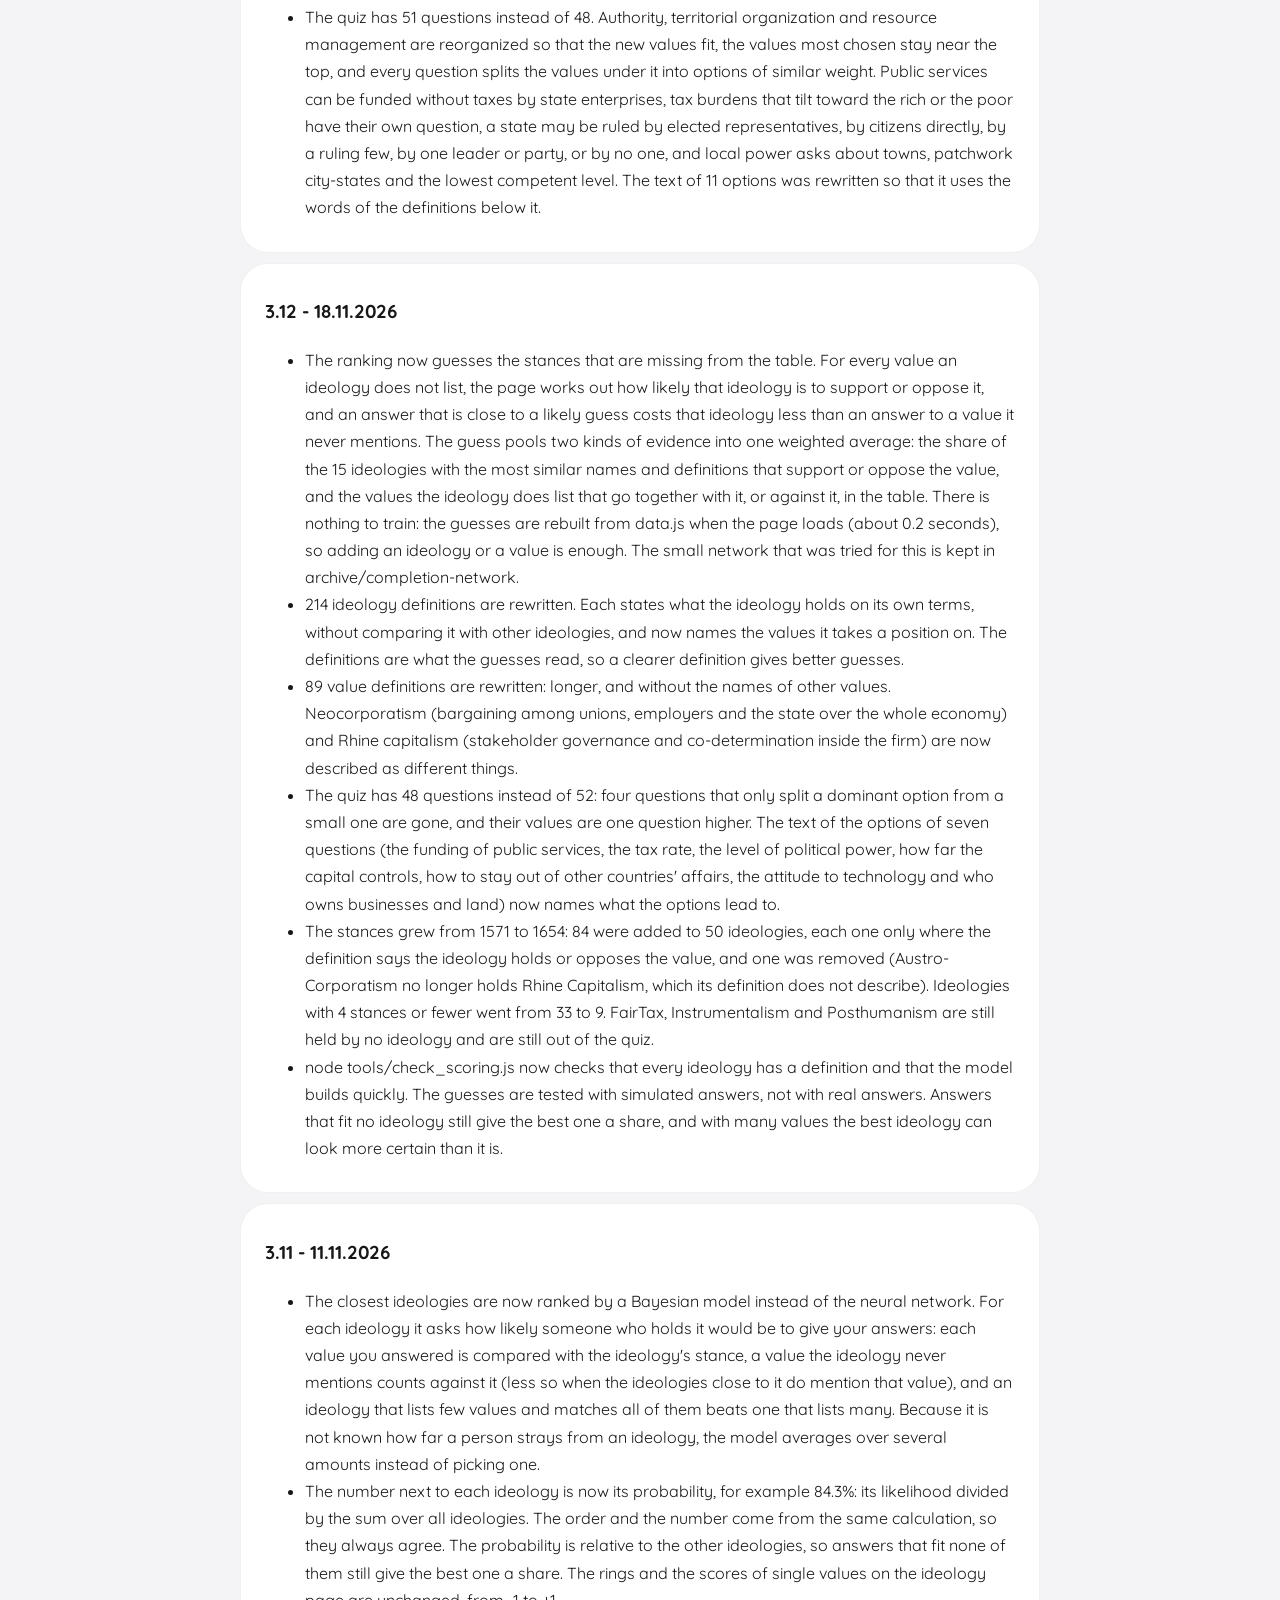
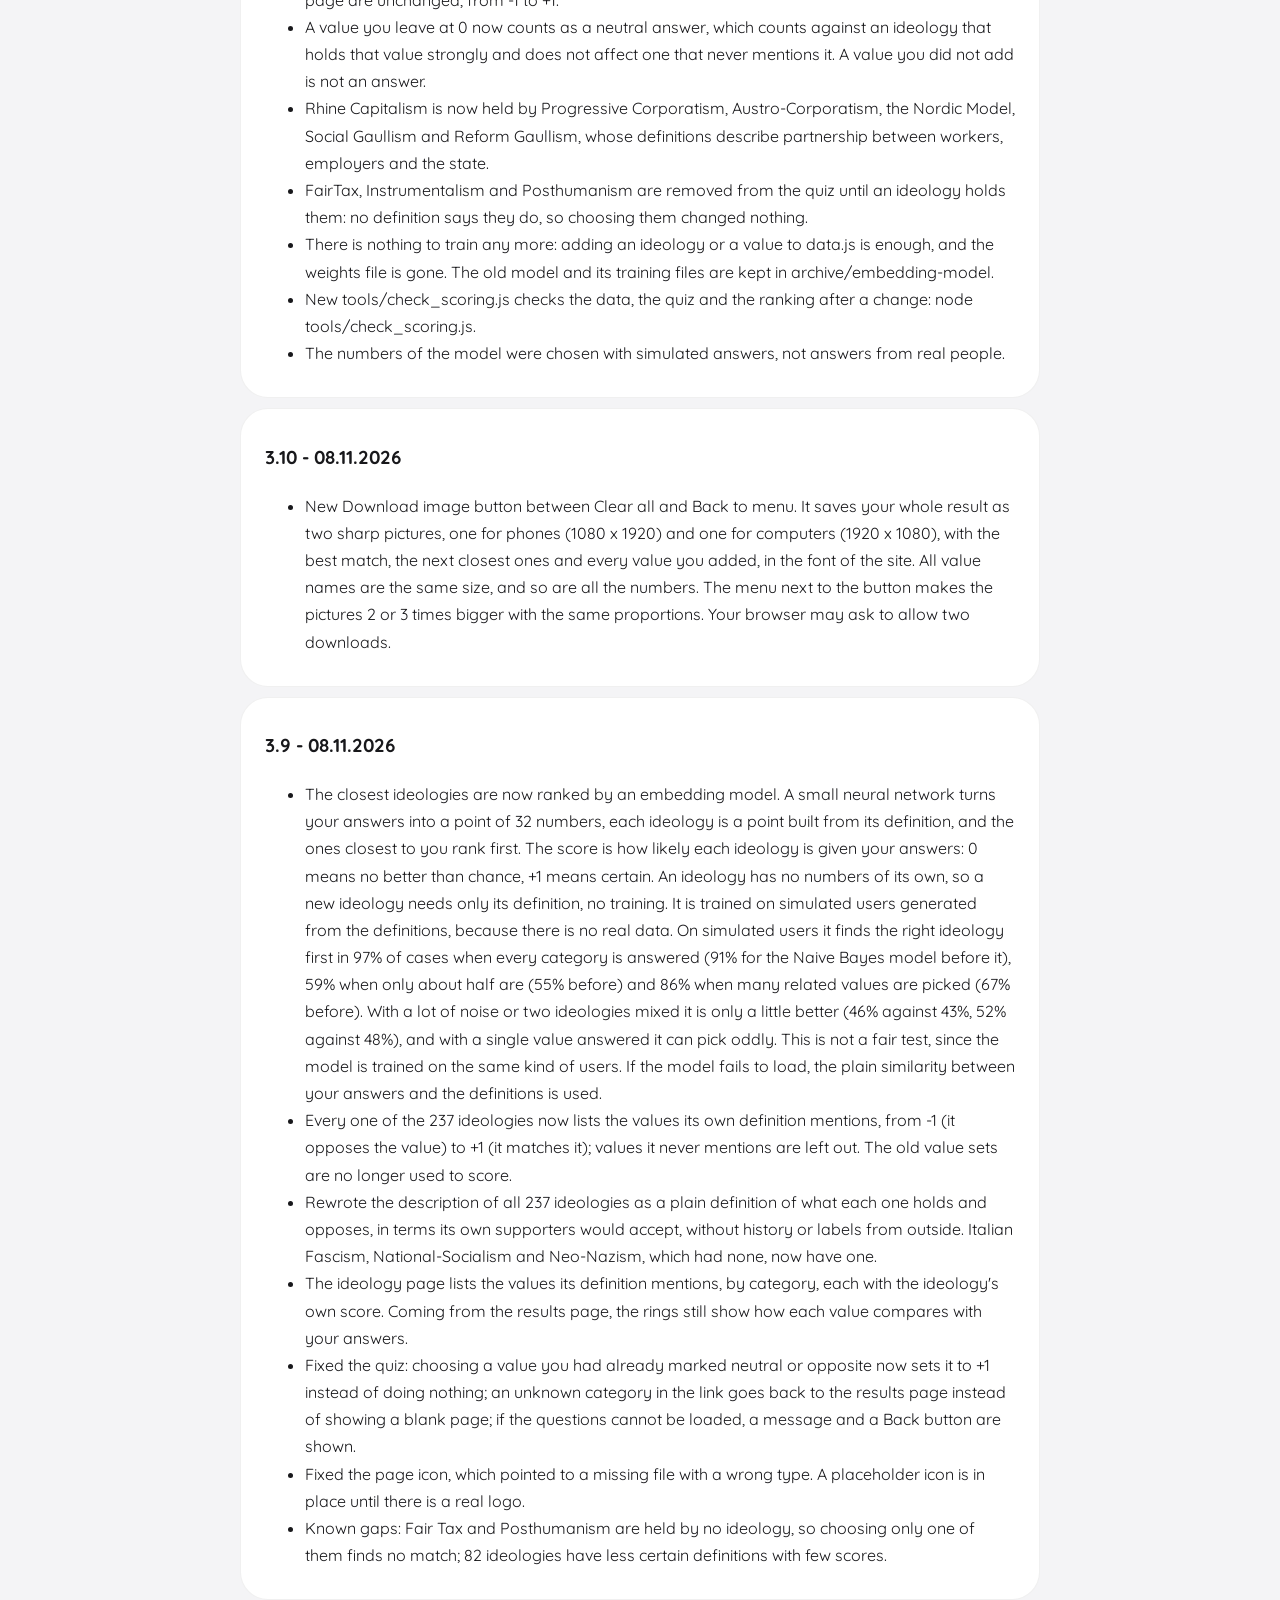
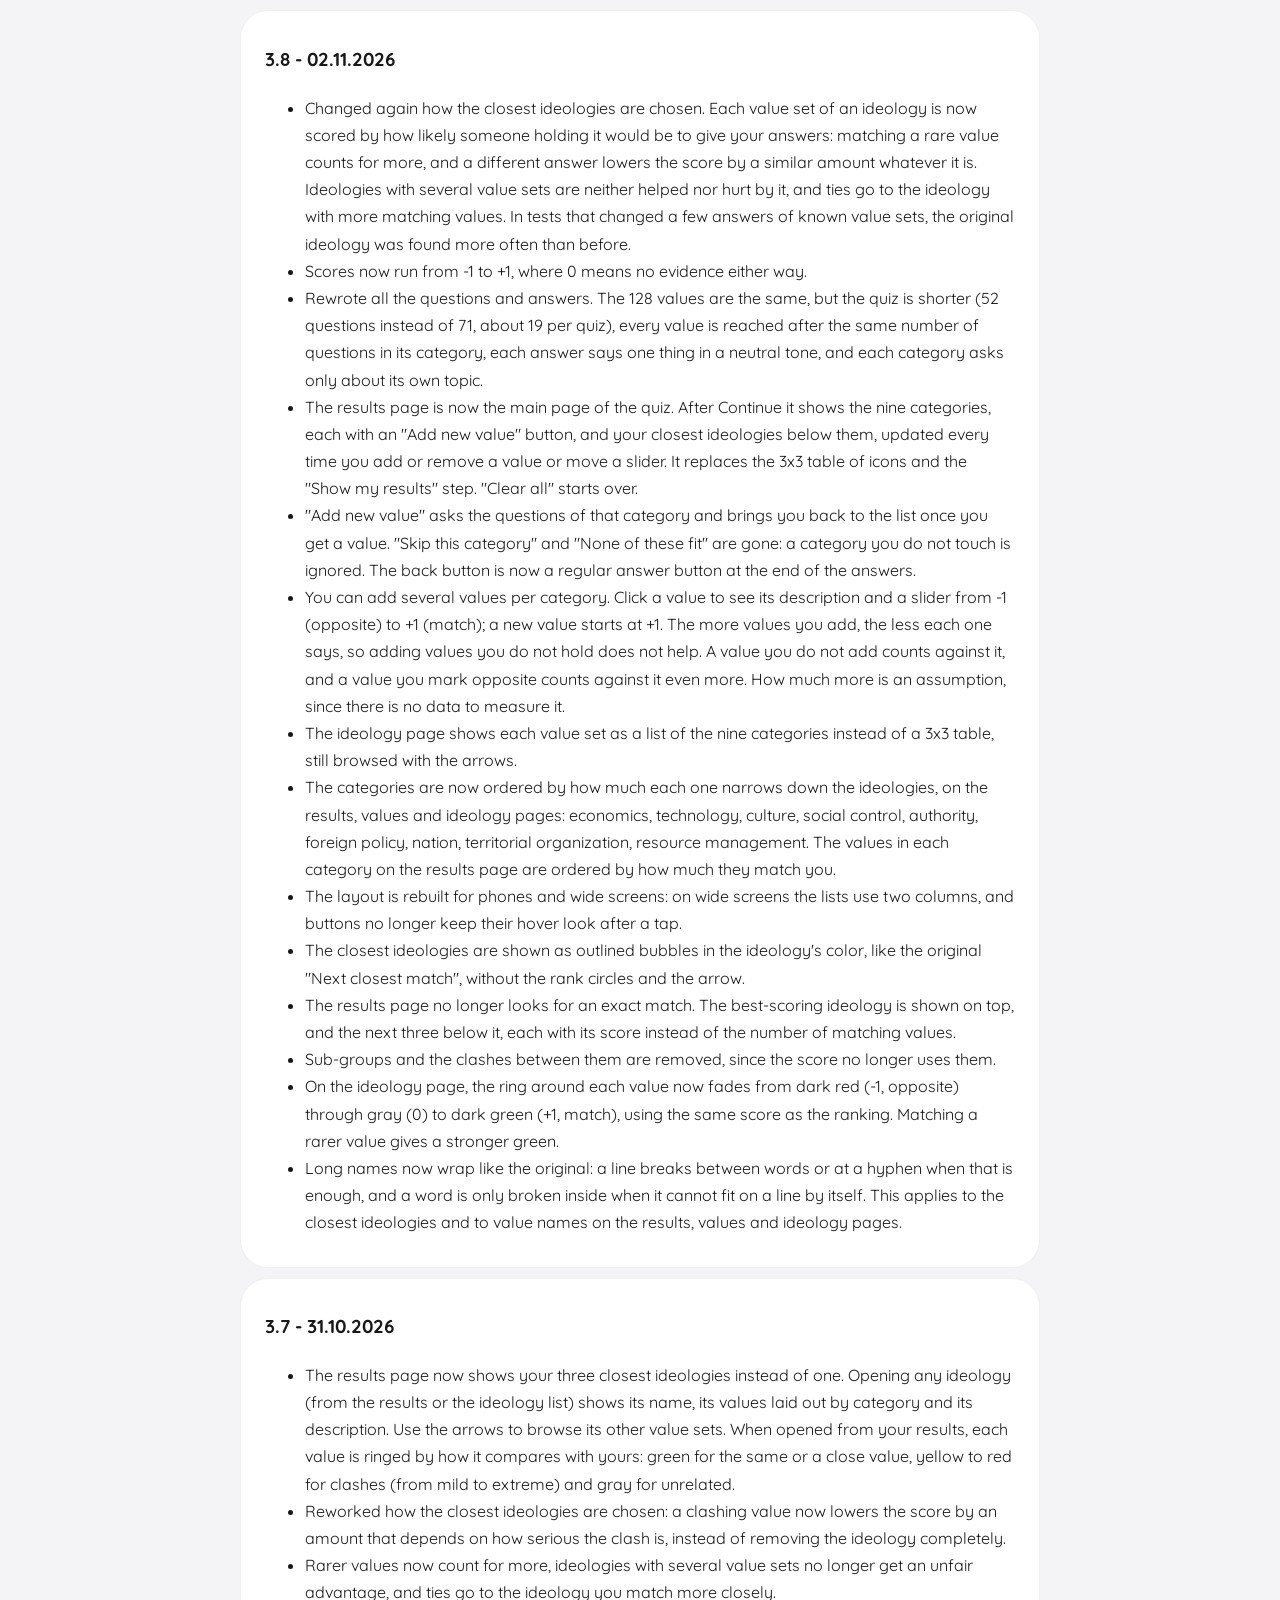
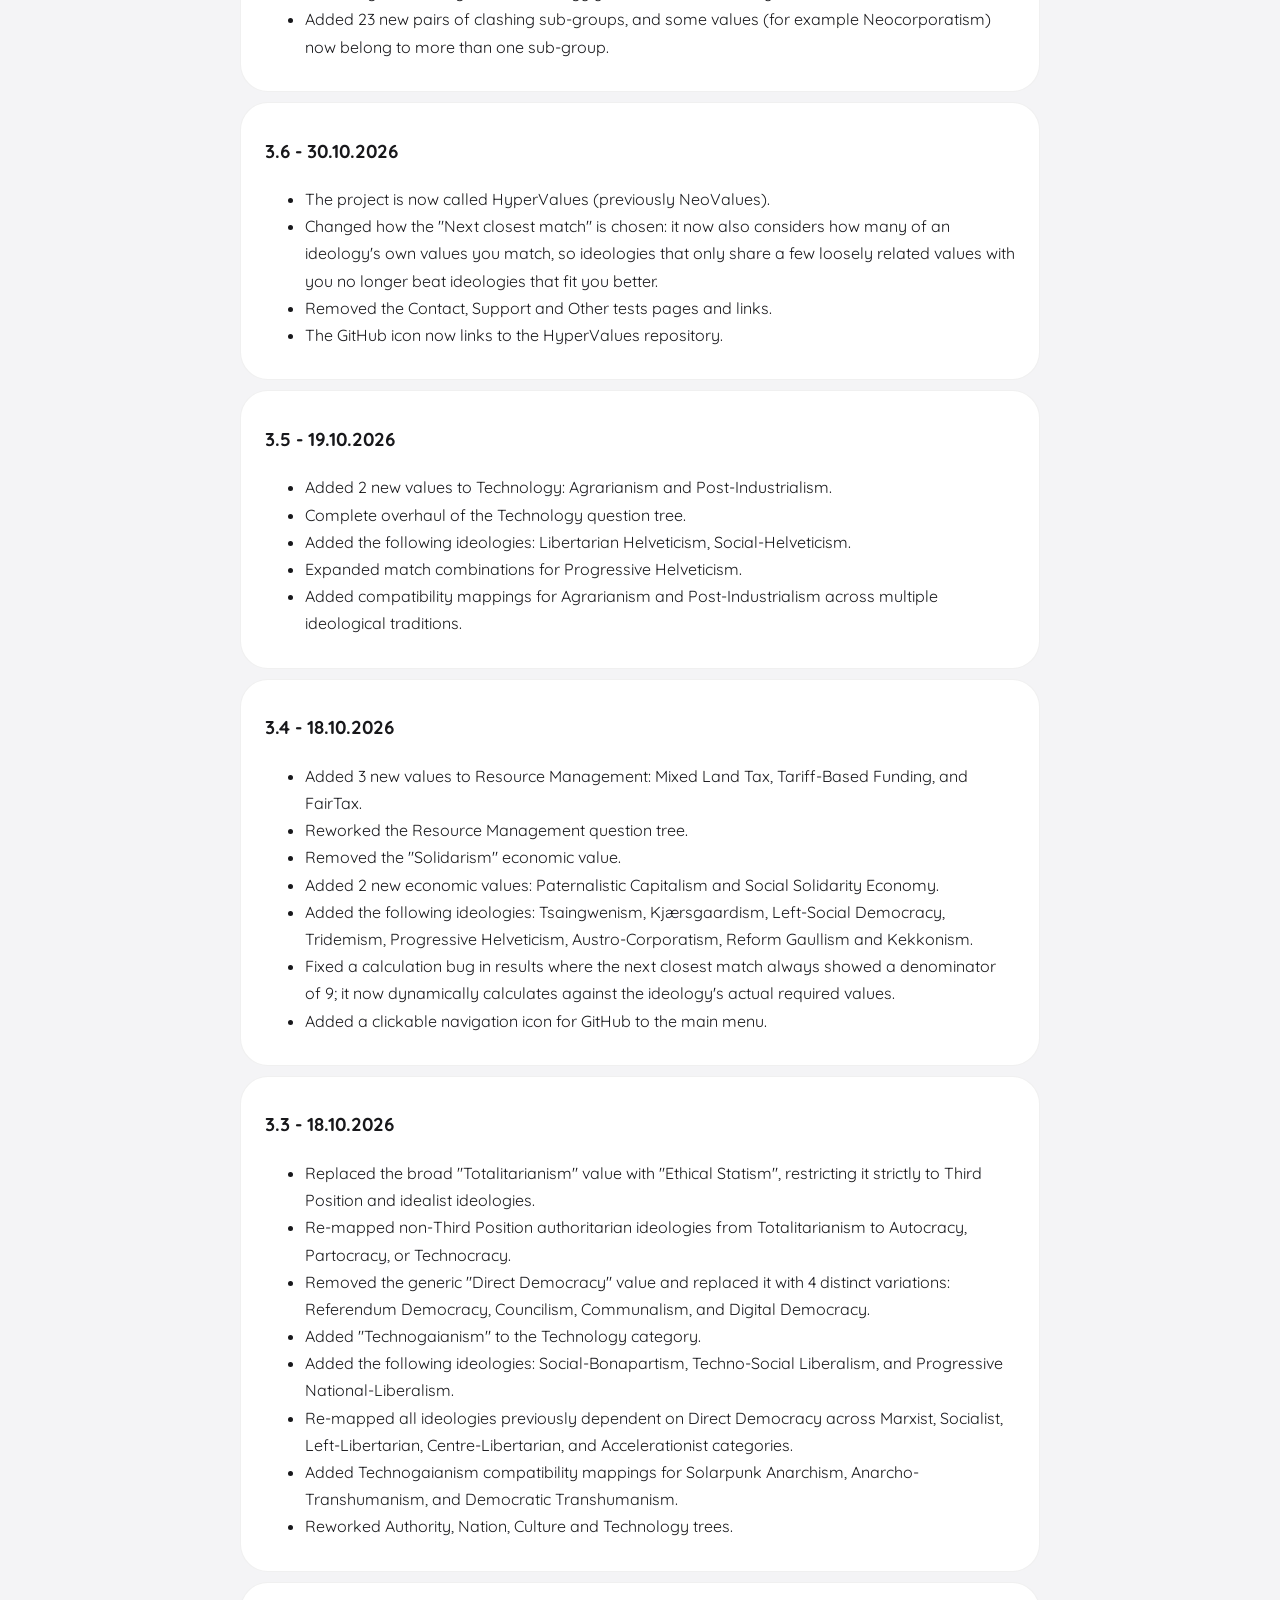
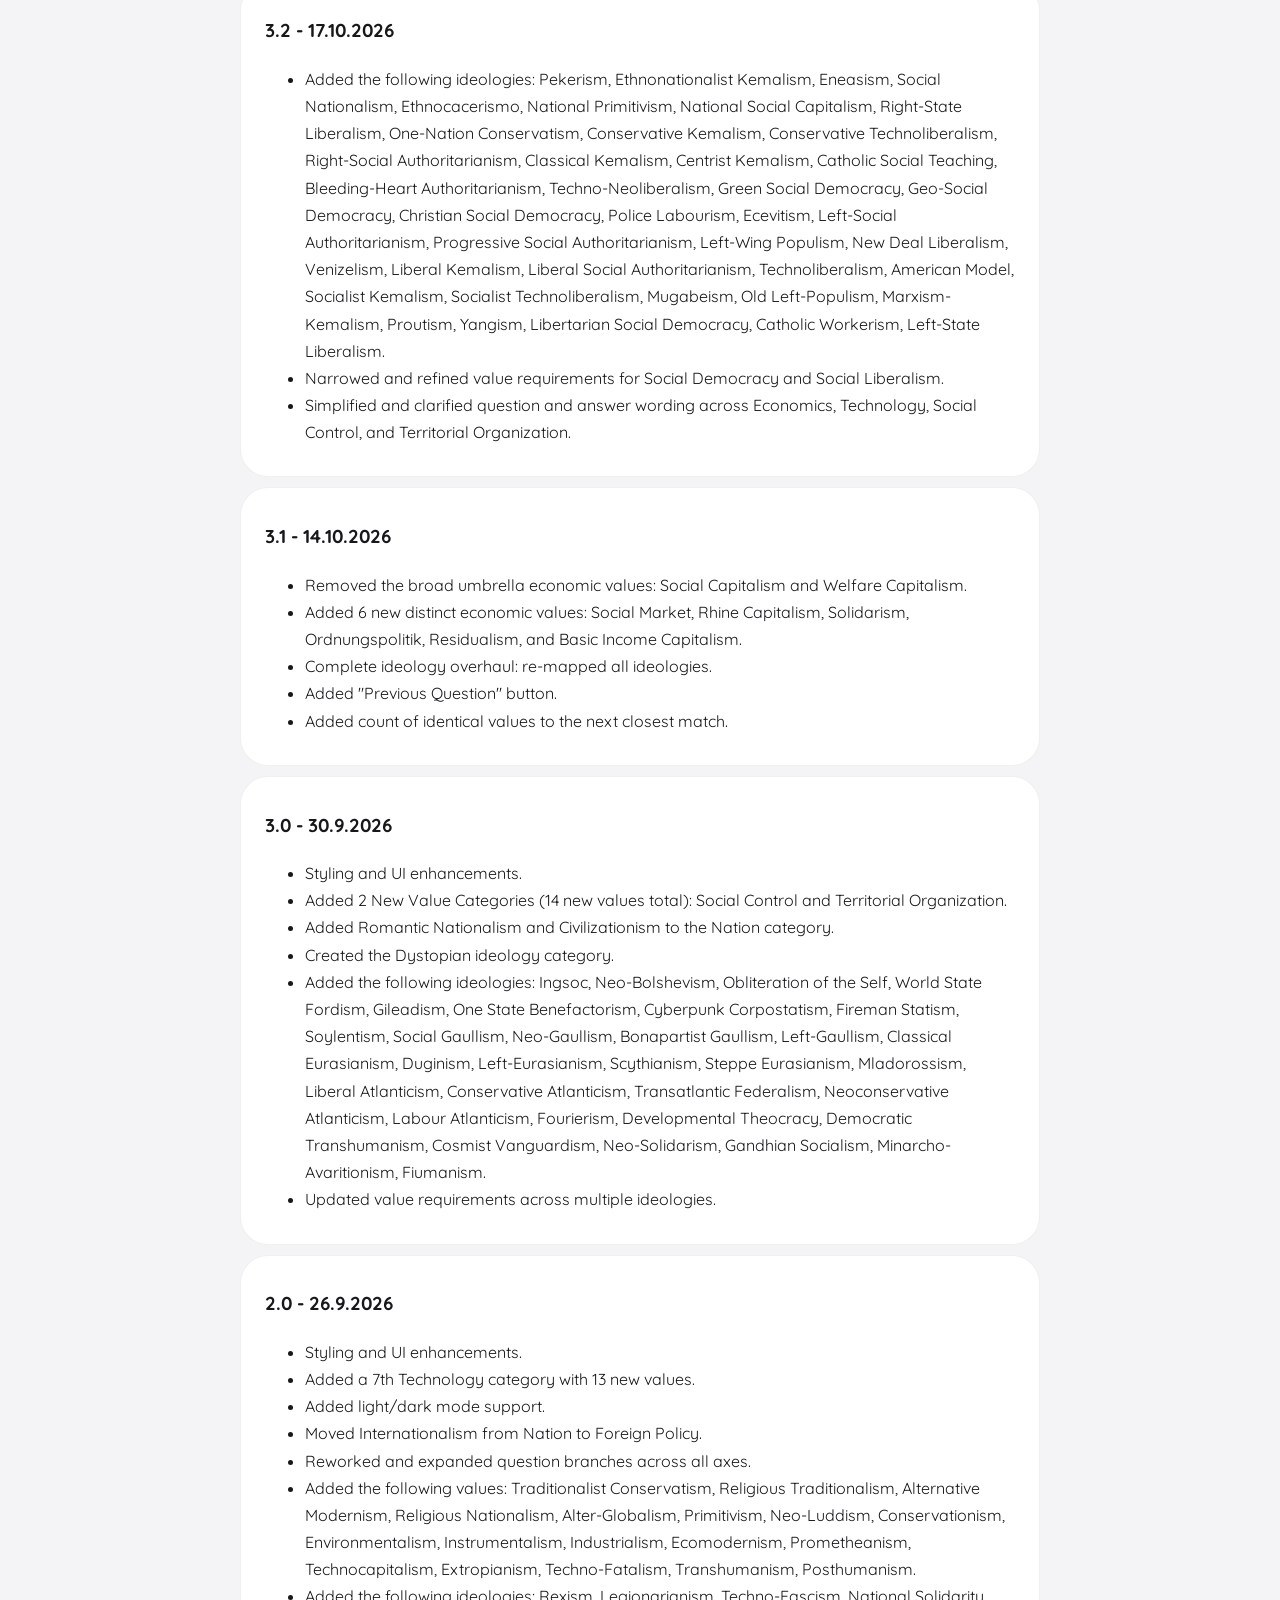
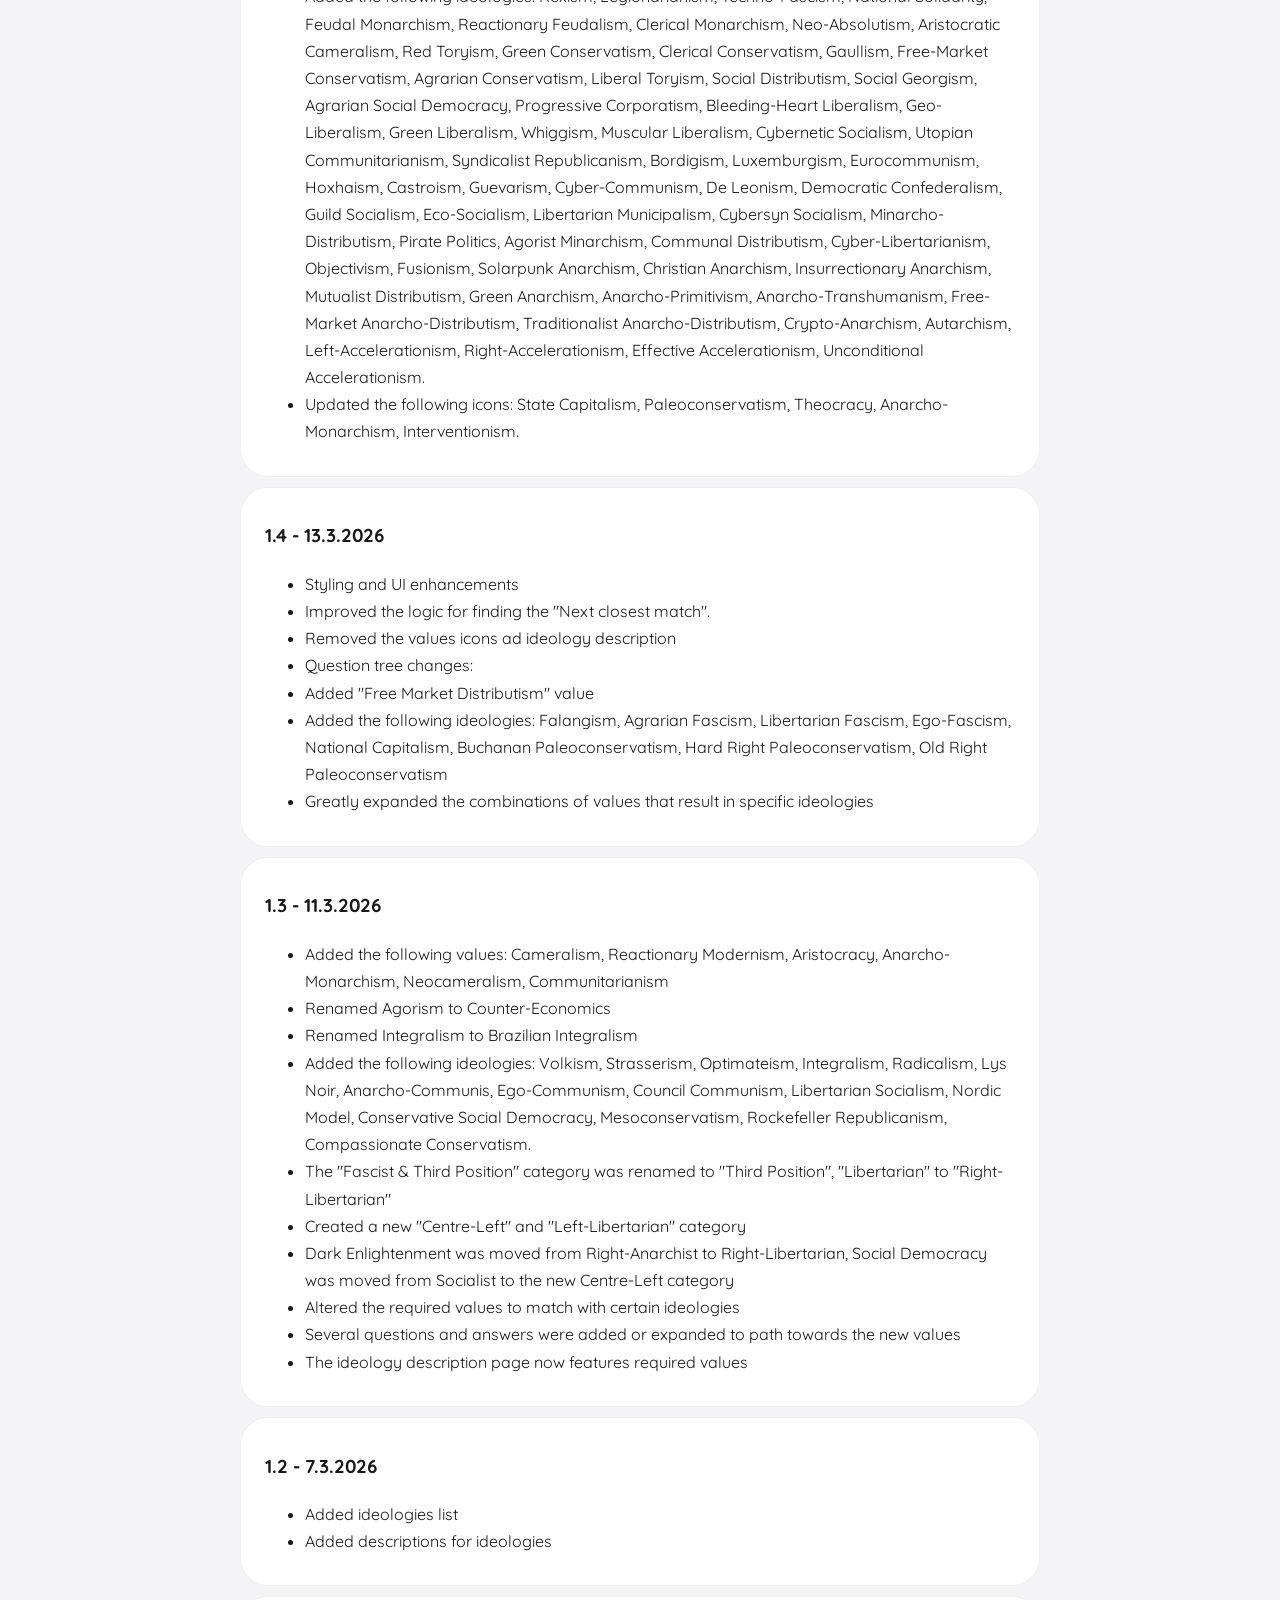
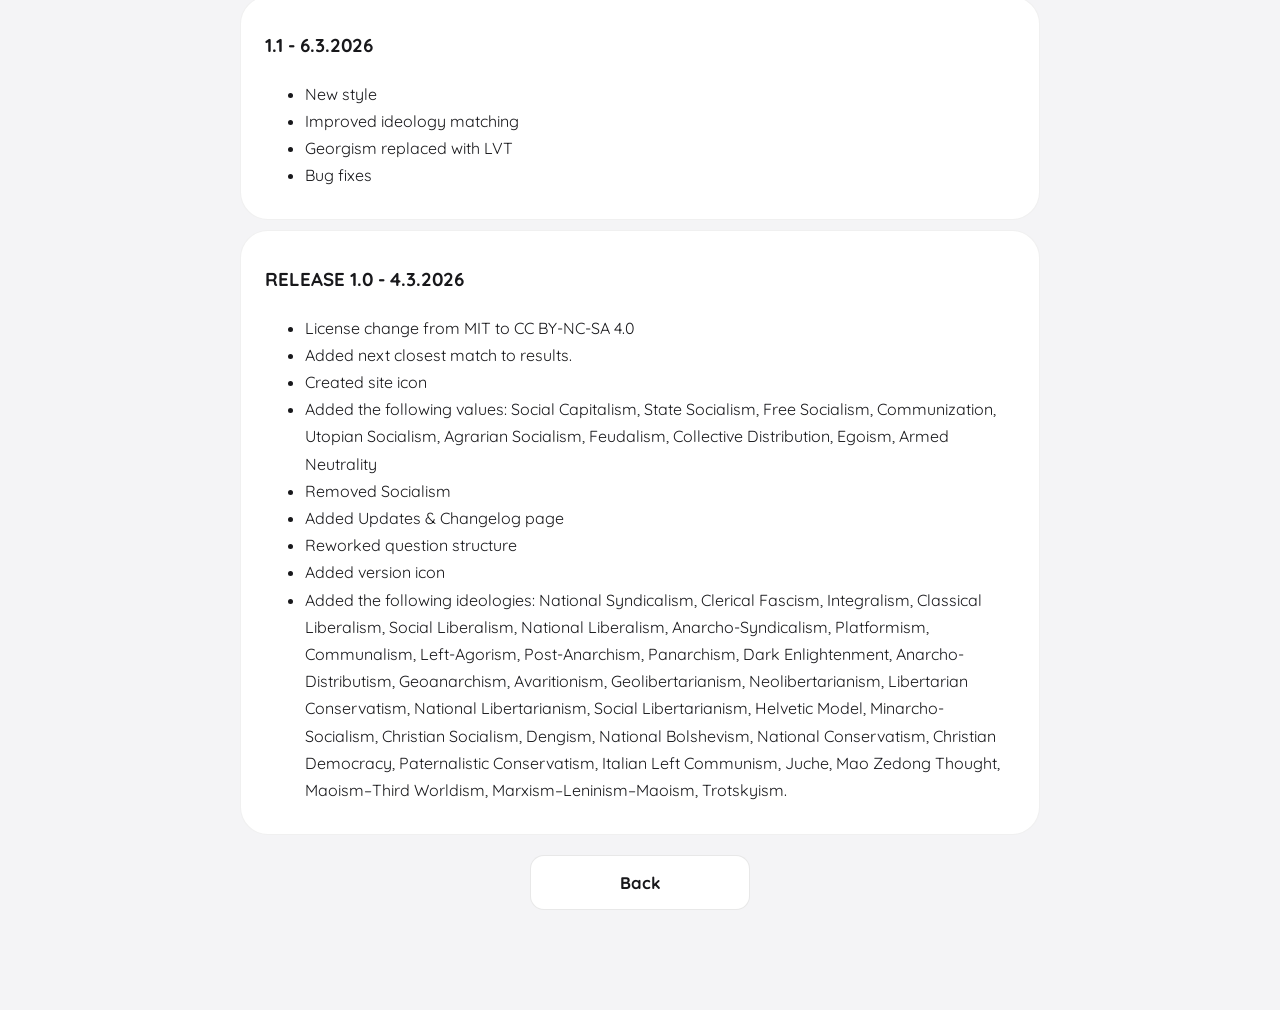
==== commit 12a46df0: "tung 2" ====
--- a/changelog.html
+++ b/changelog.html
@@ -11,6 +11,16 @@
 <body>
     <div class="main-container">
         <h1>Changelog</h1>
+
+        <div class="description-box">
+            <h3>3.15.0 - 21.11.2026</h3>
+            <ul>
+                <li>Every ideology now has a score for every value: a complete matrix of 266 ideologies by 154 values (ideology_matrix.js), each score from -1 (strongly opposes) to +1 (strongly supports), 0 for neutral or not clearly defined. Stances stated in an ideology's definition are used as they are; where an ideology says nothing about a value, the score is an estimate taken from similar ideologies, limited to +-0.5 so a guess never looks like a stated position, and marked "estimated" wherever it is shown. A new check (tools/check_matrix.js) fails on a missing pair, a score outside -1 to +1, or a stated score that differs from the definition.</li>
+                <li>"Why this result?" now compares every value you answered with the ideology's score for it, using one calculation: fit = your answer x its score. An answer of +1 against a score of -1 is a strong conflict and is listed under "Pulling you away" for every ideology shown; values you did not answer are never counted as conflicts and are listed separately. The panel explains the score, marks estimated scores, and links to the detailed comparison.</li>
+                <li>Compare now also works with any ideology. On the Compare page choose "An ideology" and browse all 266 (filter, order by fit or A to Z, quick buttons for your closest), and see which of your answered values align, conflict or are neutral, by category, with your position and the ideology's on the map. The comparison has its own link.</li>
+                <li>New Custom axes page (also in the menu): build up to two map axes of your own with a label, a name for each end, and any values with a weight from -1 to +1 (negative moves toward the low end). You and all ideologies are placed with position = sum(weight x score) / sum(|weight|) from the same scores, and the page shows the calculation value by value for you and for any ideology you select. Axes can start from the existing map's axes and are saved in your browser. The original map stays on the results page.</li>
+            </ul>
+        </div>
 
         <div class="description-box">
             <h3>3.14.0 - 21.11.2026</h3>
--- a/style.css
+++ b/style.css
@@ -1330,6 +1330,8 @@
 }
 
 .compare-side input[type="text"],
+.compare-side input[type="search"],
+.compare-side select,
 .compare-side textarea {
     padding: 12px 14px;
     border: 1px solid var(--border-color);
@@ -1501,3 +1503,215 @@
 @media (hover: none) {
     .kb-hint { display: none; }
 }
+
+.ins-formula {
+    padding: 12px 16px;
+    border-left: 3px solid var(--border-color);
+    font-size: 0.92rem;
+}
+
+.ins-formula strong {
+    color: var(--text-primary);
+}
+
+.ins-linkbtn {
+    display: inline-block;
+    margin-top: 18px;
+    padding: 9px 18px;
+    border: 1px solid var(--border-color);
+    border-radius: 999px;
+    color: var(--text-primary);
+    font-weight: 700;
+    text-decoration: none;
+}
+
+.ins-linkbtn:hover {
+    border-color: var(--text-dim);
+}
+
+.compare-mode {
+    display: flex;
+    flex-wrap: wrap;
+    gap: 8px 22px;
+    margin: 0;
+    padding: 0;
+    border: 0;
+}
+
+.compare-mode legend {
+    margin-bottom: 8px;
+    padding: 0;
+    font-weight: 700;
+}
+
+.compare-mode label {
+    display: inline-flex;
+    align-items: center;
+    gap: 8px;
+    font-weight: 500;
+}
+
+.compare-side[hidden], .compare-side [hidden], #ideology-order[hidden] {
+    display: none;
+}
+
+.compare-side select[size] {
+    min-height: 190px;
+}
+
+.compare-quick {
+    display: flex;
+    flex-wrap: wrap;
+    align-items: center;
+    gap: 8px;
+}
+
+/* ---------- Custom axes (axes.js) ---------- */
+.axes-editor {
+    display: flex;
+    flex-direction: column;
+    gap: 18px;
+    width: 100%;
+    max-width: 900px;
+    margin-top: 22px;
+}
+
+.axes-card {
+    box-sizing: border-box;
+    margin: 0;
+    padding: 18px 24px 22px;
+    border: 1px solid var(--card-border);
+    border-radius: var(--radius-lg);
+    background-color: var(--card-bg);
+}
+
+.axes-legend {
+    padding: 0 8px;
+    font-size: 1.15rem;
+    font-weight: 700;
+    color: var(--accent-primary);
+}
+
+.axes-field,
+.axes-pick,
+.axes-inspect {
+    display: flex;
+    flex-direction: column;
+    gap: 6px;
+    margin-top: 12px;
+}
+
+.axes-field label,
+.axes-pick label,
+.axes-inspect label {
+    font-weight: 700;
+}
+
+.axes-field input,
+.axes-pick input,
+.axes-pick select,
+.axes-inspect select {
+    padding: 11px 14px;
+    border: 1px solid var(--border-color);
+    border-radius: var(--radius-sm);
+    background-color: var(--bg-color);
+    color: var(--text-primary);
+    font-family: inherit;
+    font-size: 1rem;
+}
+
+.axes-ends {
+    display: grid;
+    grid-template-columns: 1fr 1fr;
+    gap: 0 20px;
+}
+
+@media (max-width: 700px) {
+    .axes-ends { grid-template-columns: 1fr; }
+    .axes-card { padding: 16px 14px 20px; }
+}
+
+.axes-values {
+    display: flex;
+    flex-direction: column;
+    gap: 10px;
+    margin-top: 16px;
+}
+
+.axes-value {
+    display: grid;
+    grid-template-columns: minmax(150px, 1.2fr) minmax(140px, 1fr) minmax(120px, 1.1fr) auto;
+    align-items: center;
+    gap: 8px 16px;
+    padding: 10px 14px;
+    border: 1px solid var(--border-color);
+    border-radius: var(--radius-sm);
+    background-color: var(--bg-color);
+}
+
+@media (max-width: 700px) {
+    .axes-value { grid-template-columns: 1fr; }
+}
+
+.axes-value input[type="range"] {
+    width: 100%;
+}
+
+.axes-weight {
+    font-size: 0.9rem;
+    color: var(--text-dim);
+}
+
+.axes-actions {
+    display: flex;
+    flex-wrap: wrap;
+    gap: 10px;
+    margin-top: 16px;
+}
+
+.axes-near {
+    display: flex;
+    align-items: center;
+    gap: 10px;
+    padding: 9px 16px;
+    border-radius: var(--radius-sm);
+    text-align: left;
+}
+
+.axes-near:hover {
+    transform: none;
+}
+
+.axes-table-wrap {
+    overflow-x: auto;
+    margin-bottom: 8px;
+}
+
+.axes-table {
+    width: 100%;
+    min-width: 560px;
+    border-collapse: collapse;
+    font-size: 0.95rem;
+}
+
+.axes-table th,
+.axes-table td {
+    padding: 8px 12px;
+    border-bottom: 1px solid var(--border-color);
+    text-align: left;
+}
+
+.axes-table th {
+    color: var(--text-dim);
+    font-weight: 700;
+}
+
+.axes-foot th,
+.axes-foot td {
+    font-weight: 700;
+    color: var(--text-primary);
+}
+
+.ins-axis-title {
+    font-weight: 700;
+}
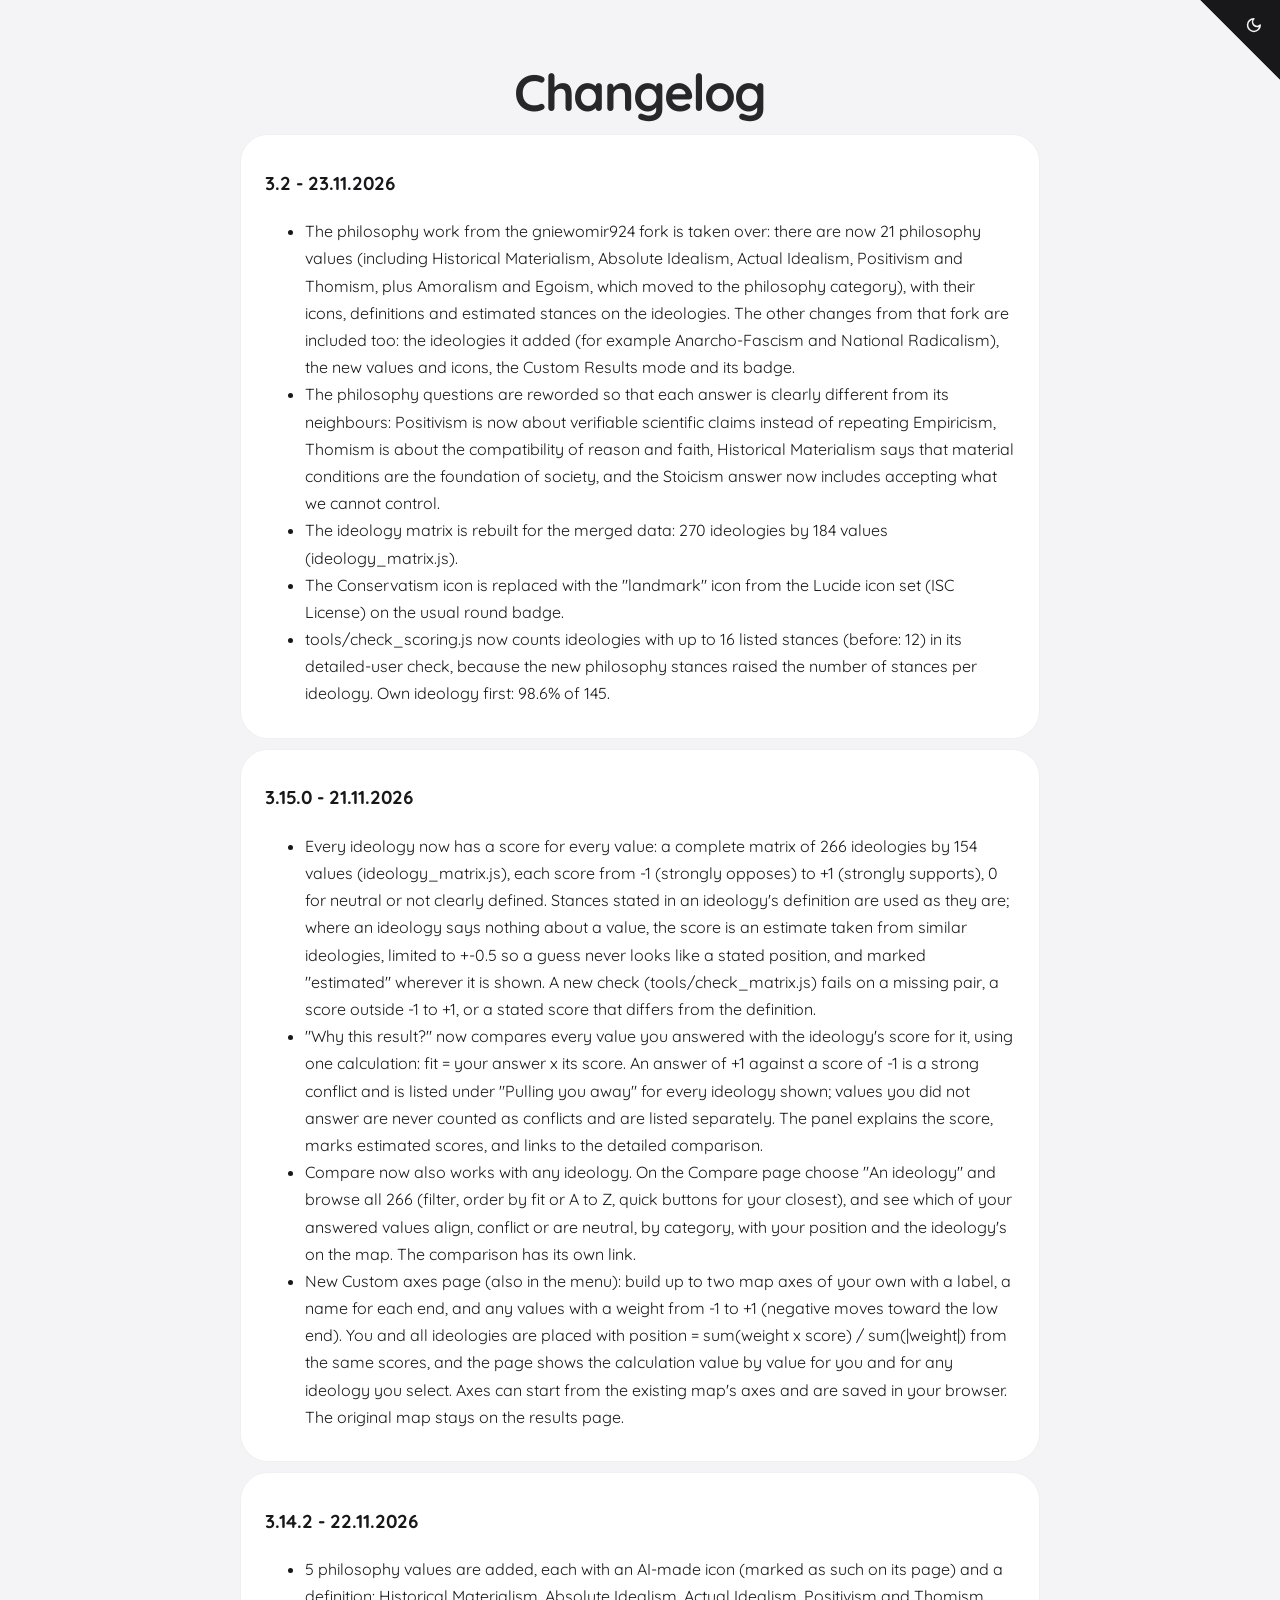
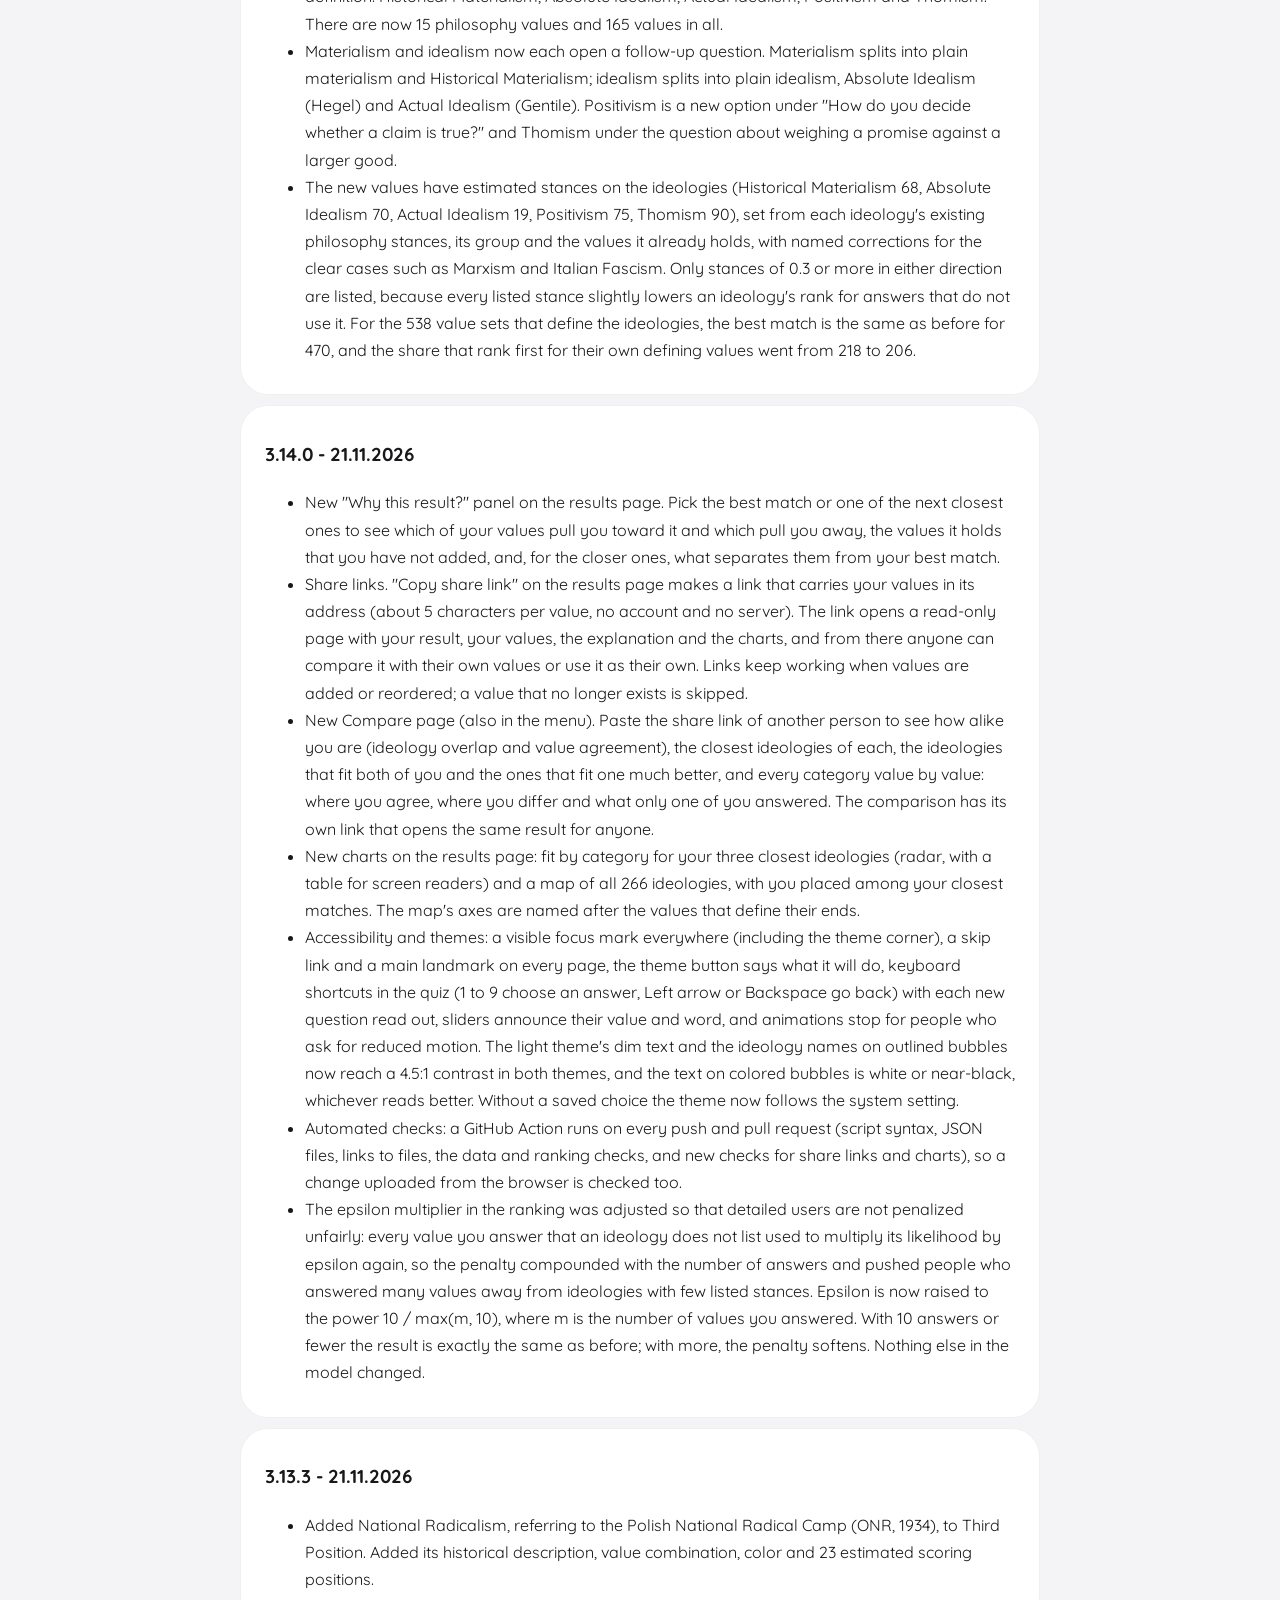
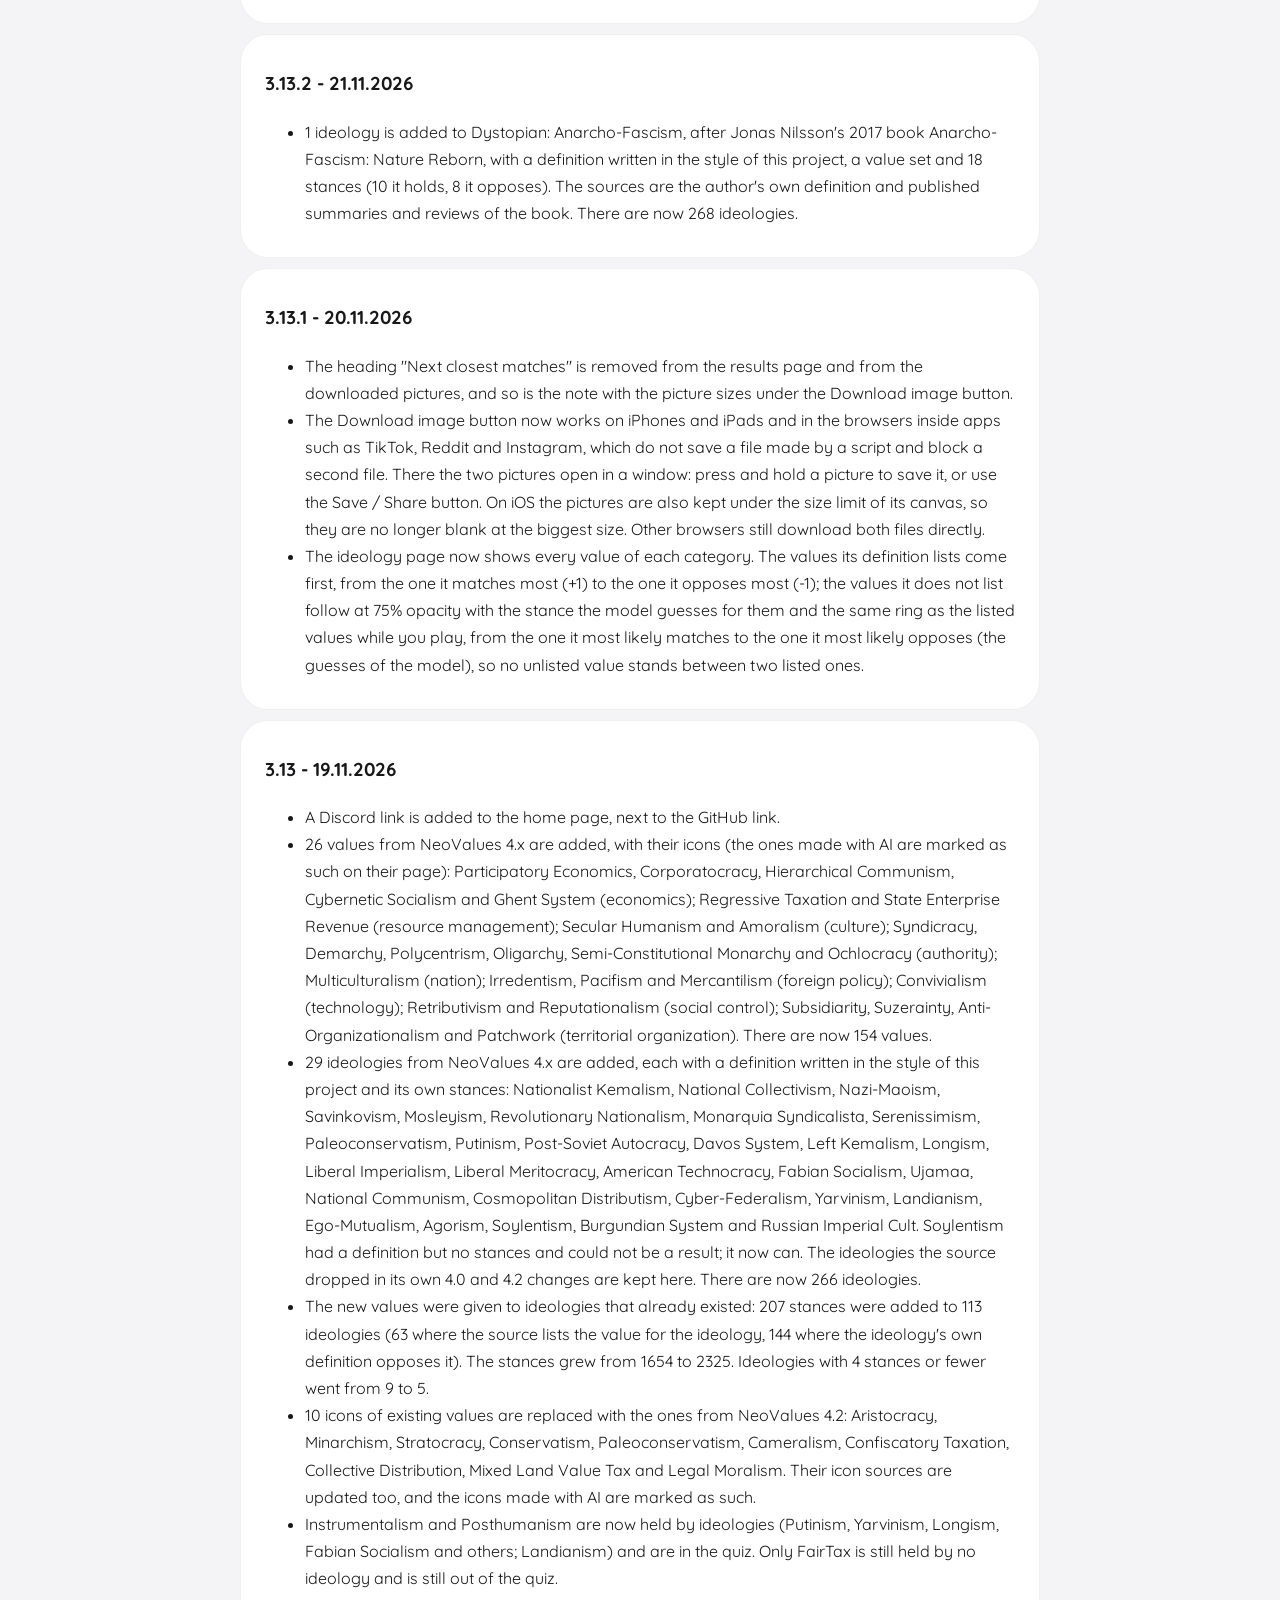
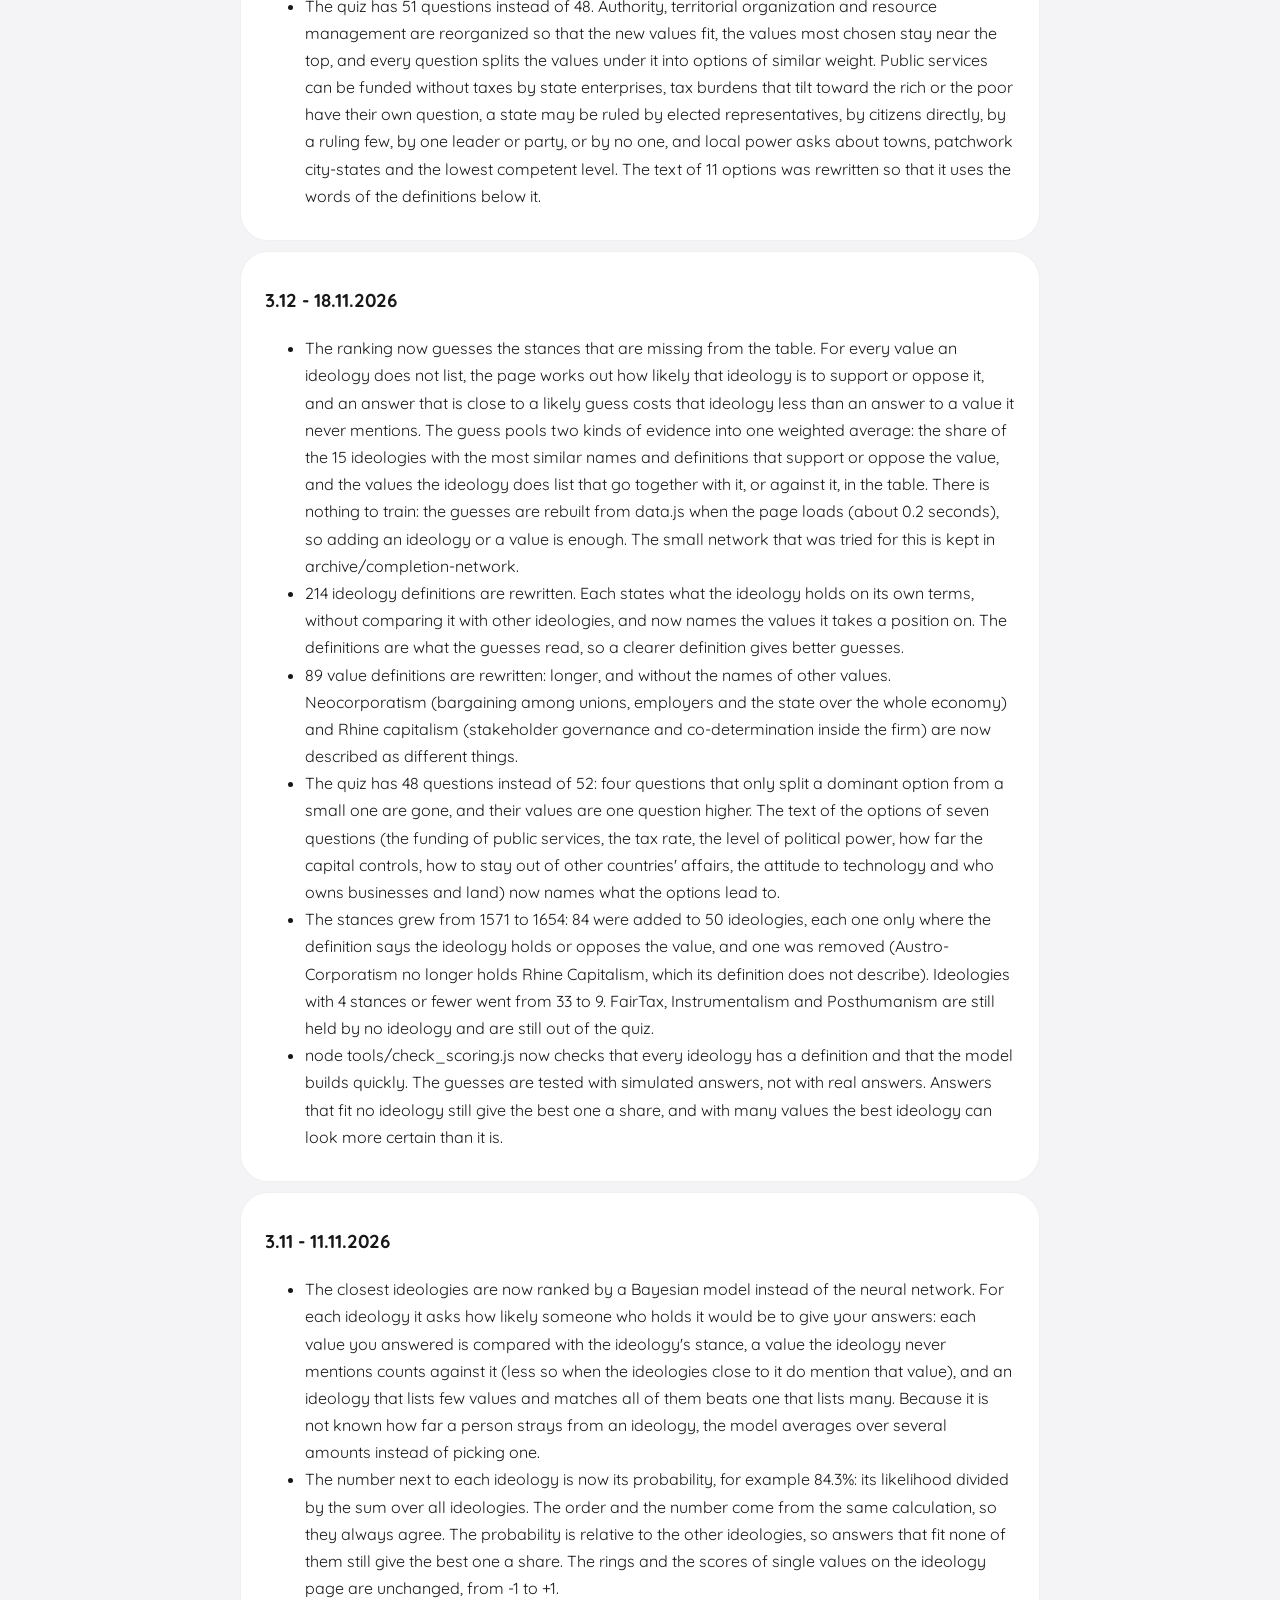
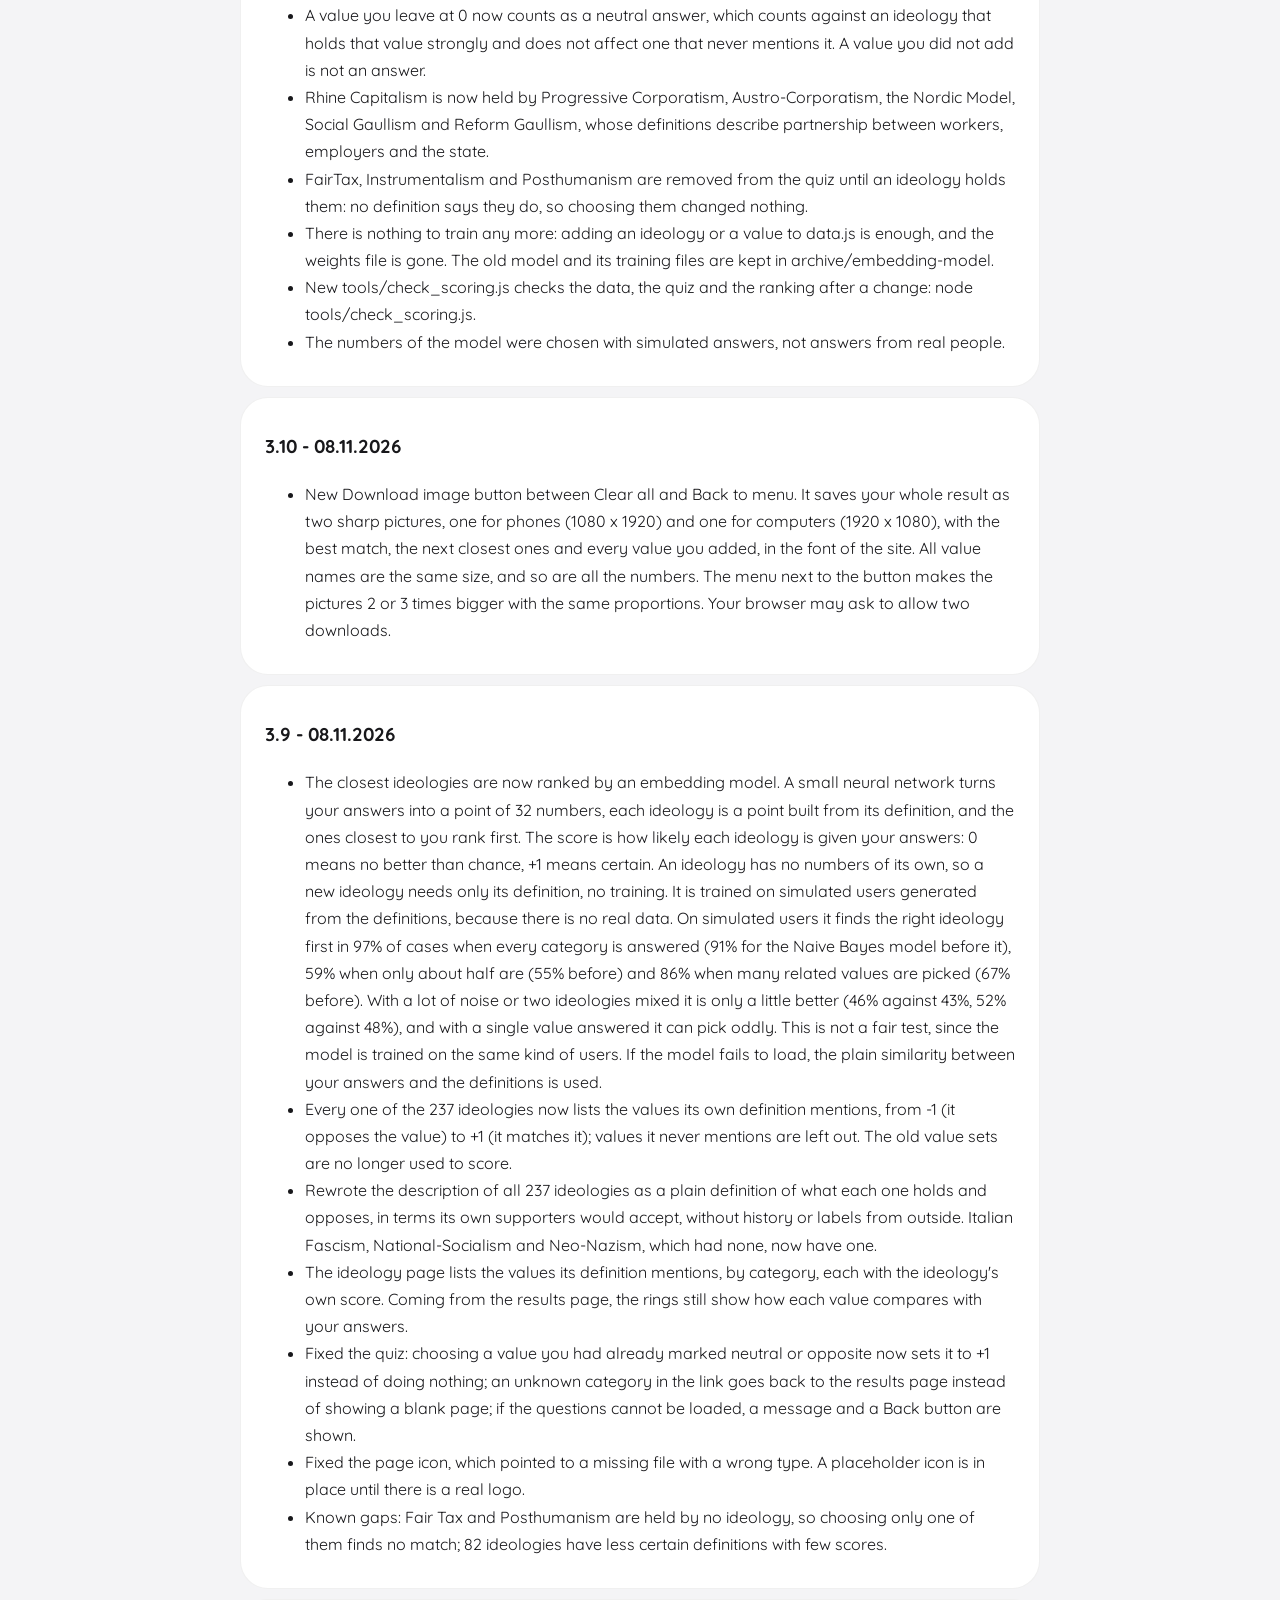
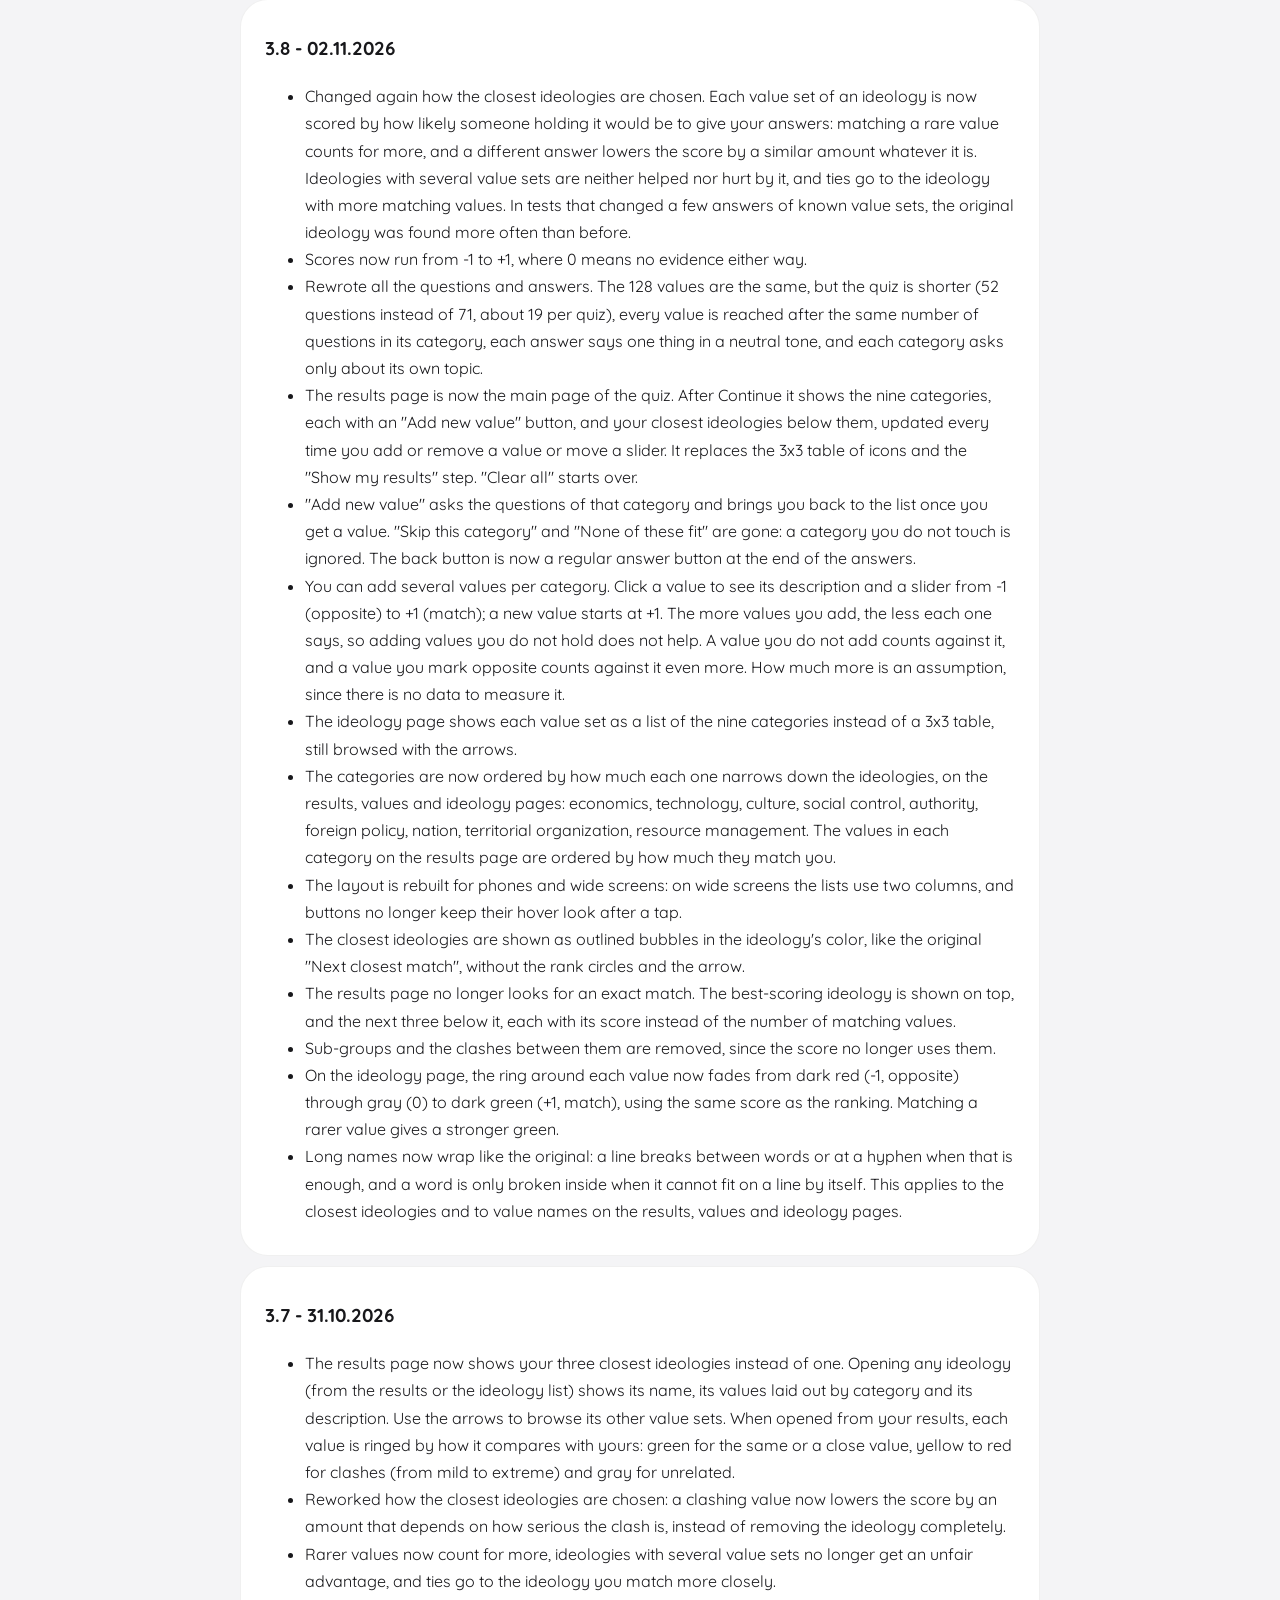
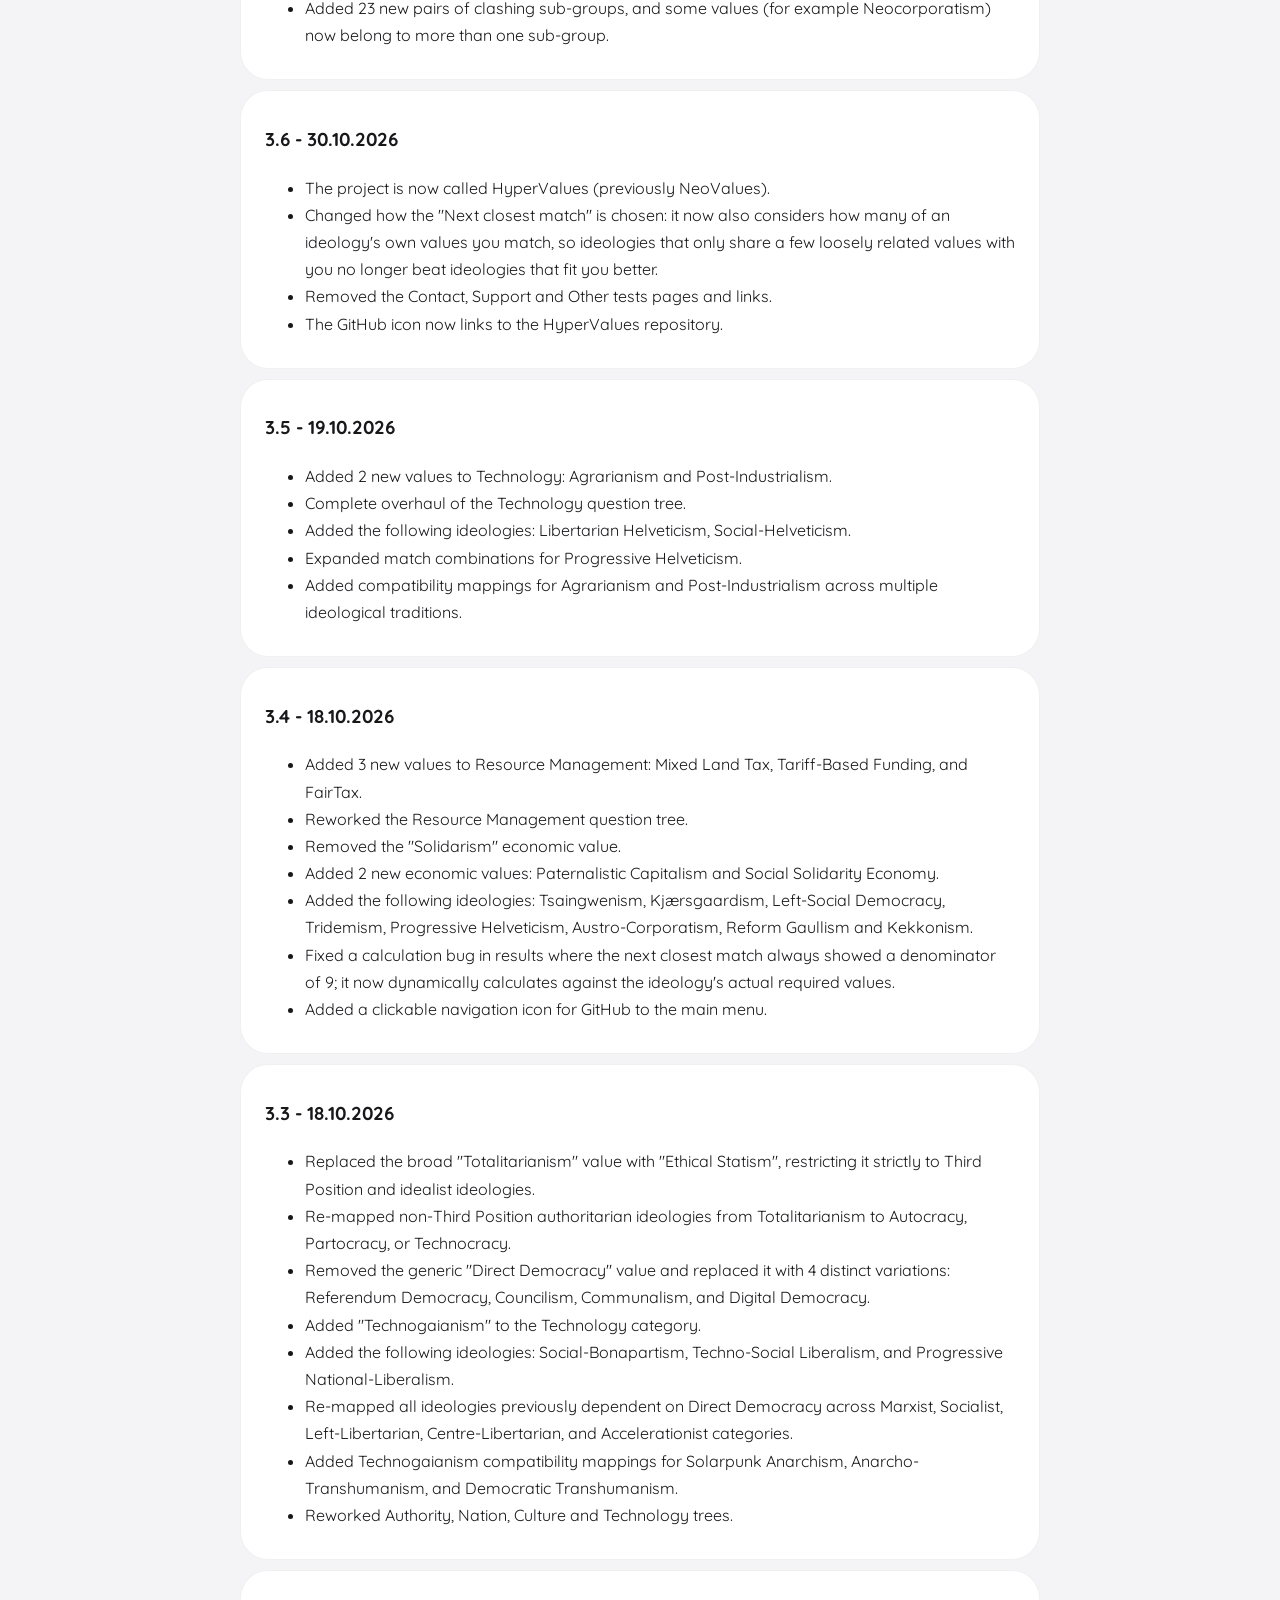
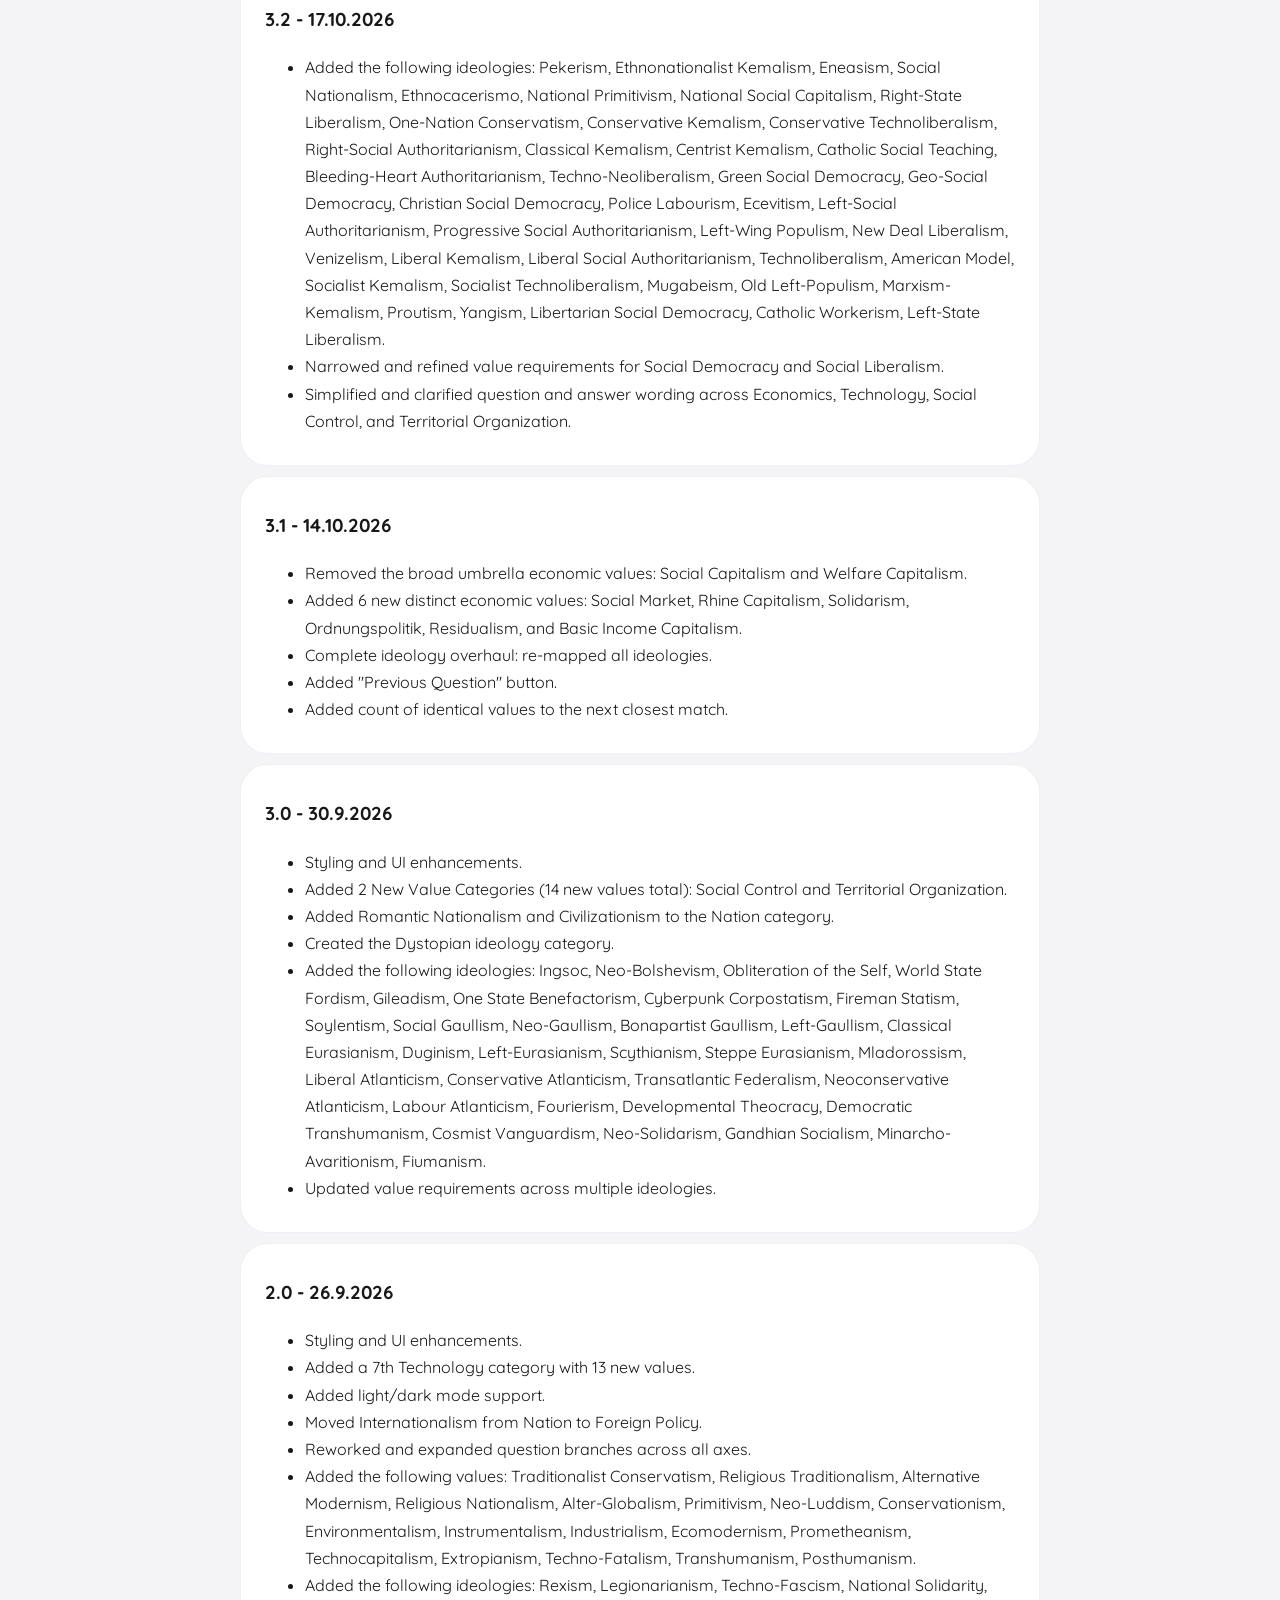
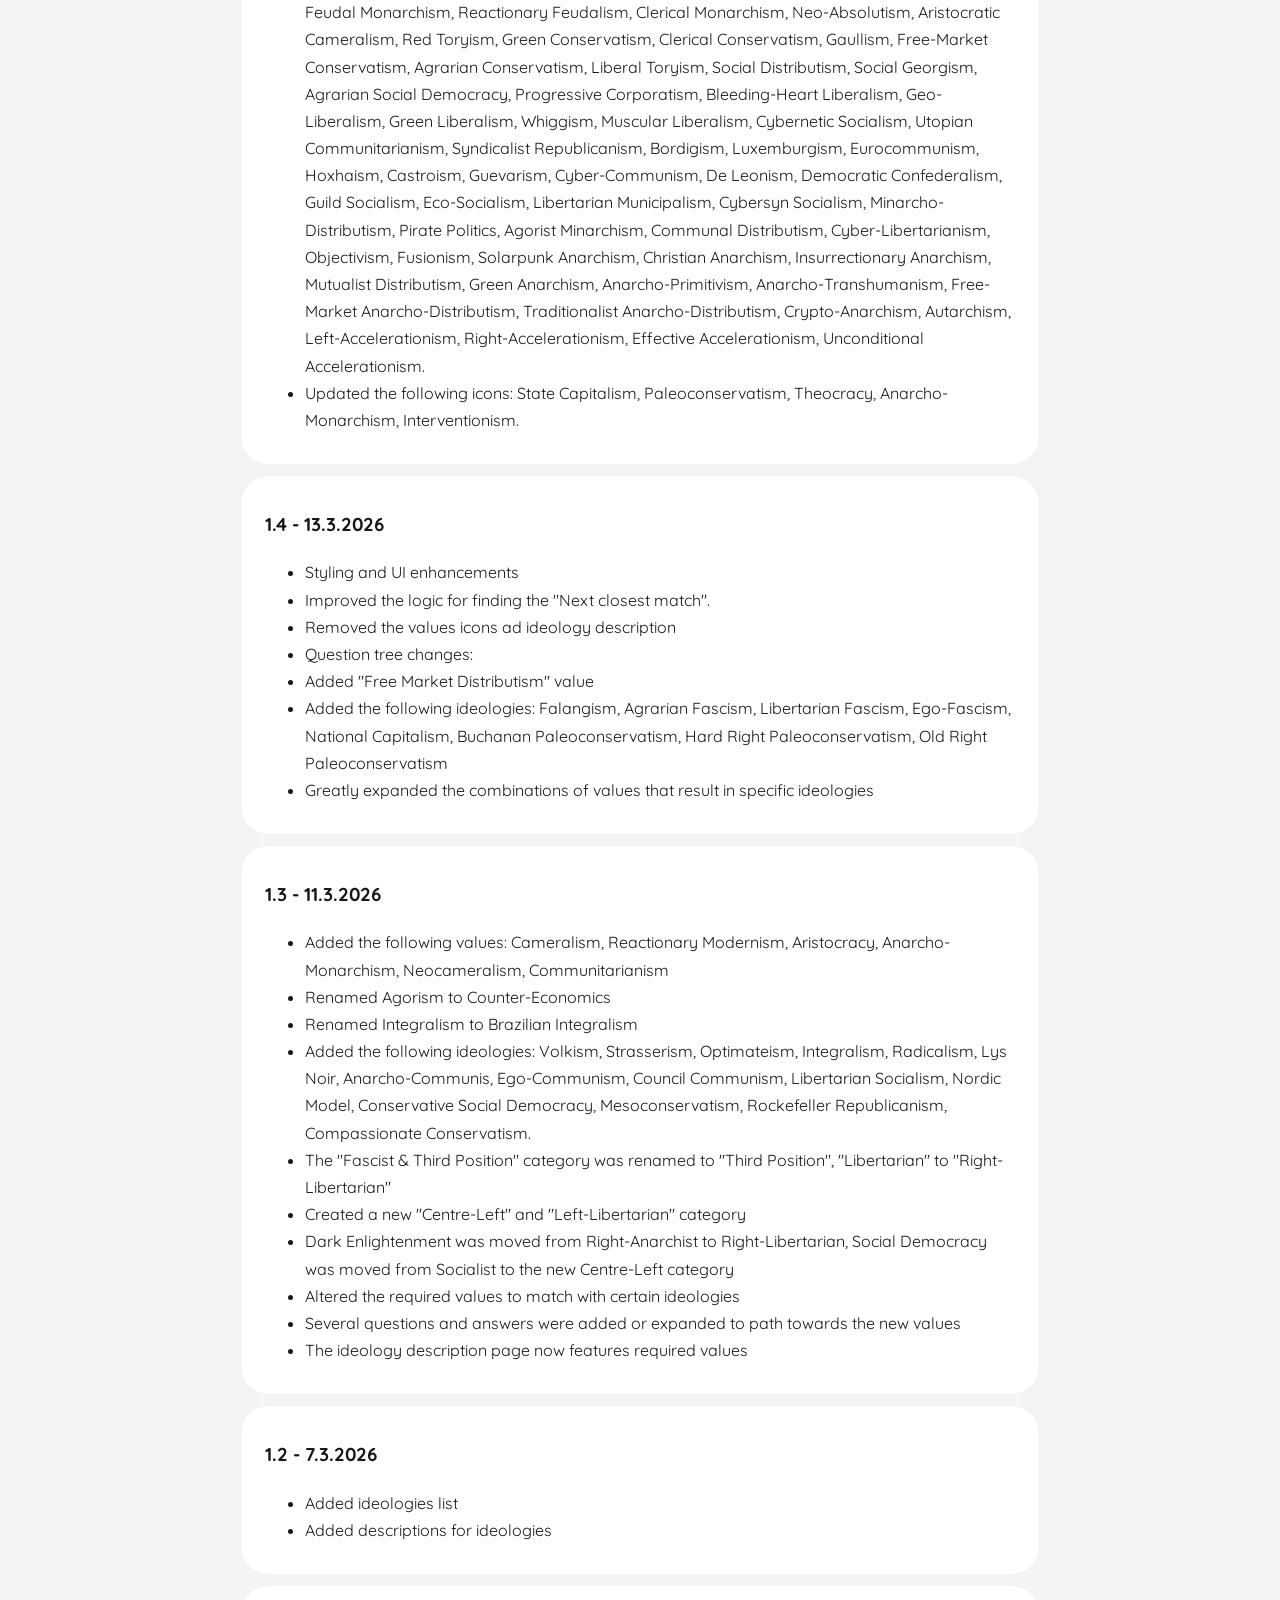
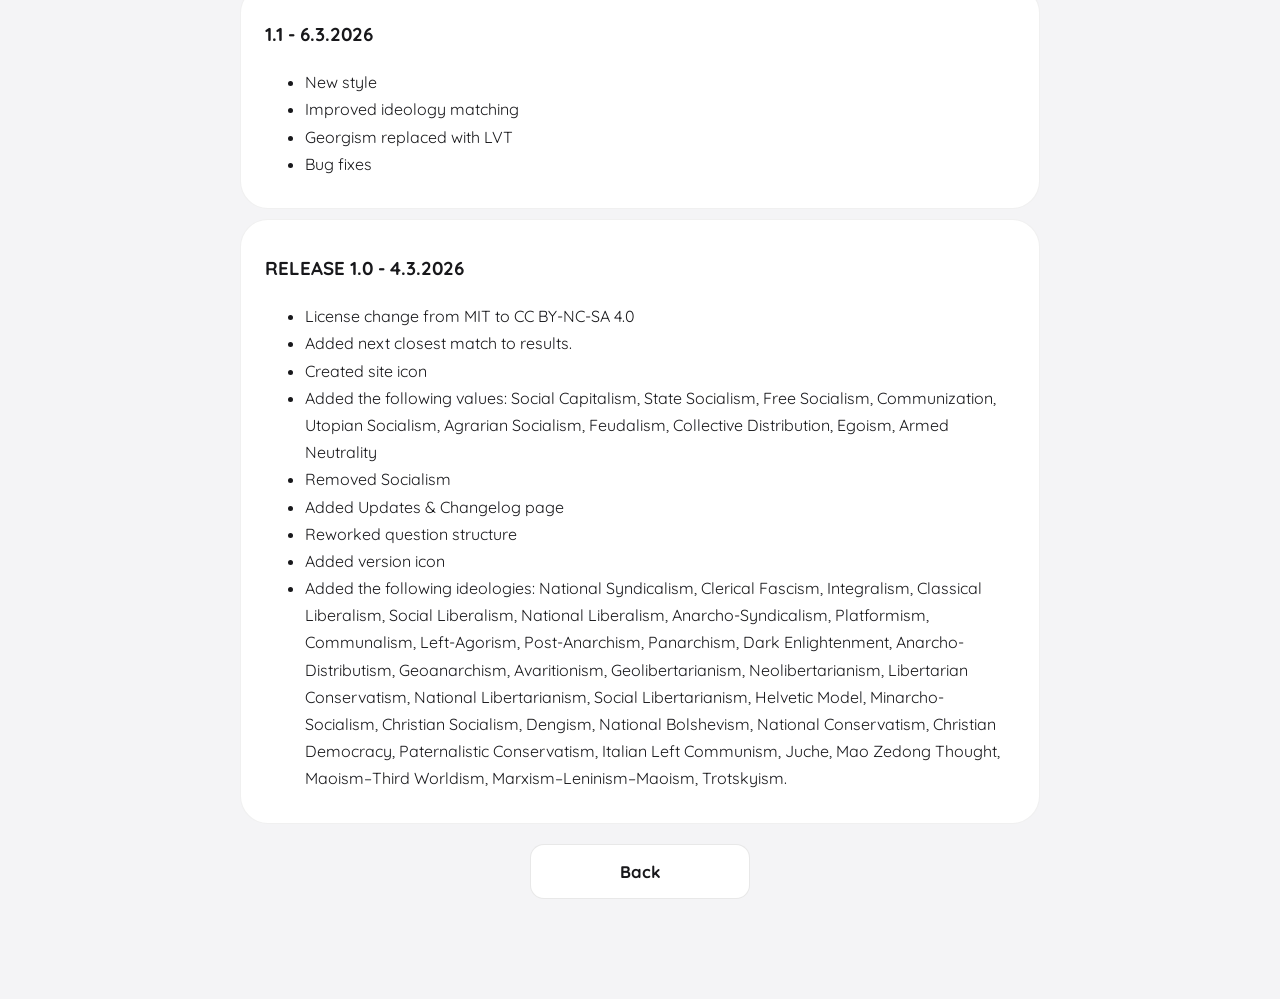
==== commit 94dcb290: "Tung 3" ====
--- a/changelog.html
+++ b/changelog.html
@@ -13,12 +13,32 @@
         <h1>Changelog</h1>
 
         <div class="description-box">
+            <h3>3.2 - 23.11.2026</h3>
+            <ul>
+                <li>The philosophy work from the gniewomir924 fork is taken over: there are now 21 philosophy values (including Historical Materialism, Absolute Idealism, Actual Idealism, Positivism and Thomism, plus Amoralism and Egoism, which moved to the philosophy category), with their icons, definitions and estimated stances on the ideologies. The other changes from that fork are included too: the ideologies it added (for example Anarcho-Fascism and National Radicalism), the new values and icons, the Custom Results mode and its badge.</li>
+                <li>The philosophy questions are reworded so that each answer is clearly different from its neighbours: Positivism is now about verifiable scientific claims instead of repeating Empiricism, Thomism is about the compatibility of reason and faith, Historical Materialism says that material conditions are the foundation of society, and the Stoicism answer now includes accepting what we cannot control.</li>
+                <li>The ideology matrix is rebuilt for the merged data: 270 ideologies by 184 values (ideology_matrix.js).</li>
+                <li>The Conservatism icon is replaced with the "landmark" icon from the Lucide icon set (ISC License) on the usual round badge.</li>
+                <li>tools/check_scoring.js now counts ideologies with up to 16 listed stances (before: 12) in its detailed-user check, because the new philosophy stances raised the number of stances per ideology. Own ideology first: 98.6% of 145.</li>
+            </ul>
+        </div>
+
+        <div class="description-box">
             <h3>3.15.0 - 21.11.2026</h3>
             <ul>
                 <li>Every ideology now has a score for every value: a complete matrix of 266 ideologies by 154 values (ideology_matrix.js), each score from -1 (strongly opposes) to +1 (strongly supports), 0 for neutral or not clearly defined. Stances stated in an ideology's definition are used as they are; where an ideology says nothing about a value, the score is an estimate taken from similar ideologies, limited to +-0.5 so a guess never looks like a stated position, and marked "estimated" wherever it is shown. A new check (tools/check_matrix.js) fails on a missing pair, a score outside -1 to +1, or a stated score that differs from the definition.</li>
                 <li>"Why this result?" now compares every value you answered with the ideology's score for it, using one calculation: fit = your answer x its score. An answer of +1 against a score of -1 is a strong conflict and is listed under "Pulling you away" for every ideology shown; values you did not answer are never counted as conflicts and are listed separately. The panel explains the score, marks estimated scores, and links to the detailed comparison.</li>
                 <li>Compare now also works with any ideology. On the Compare page choose "An ideology" and browse all 266 (filter, order by fit or A to Z, quick buttons for your closest), and see which of your answered values align, conflict or are neutral, by category, with your position and the ideology's on the map. The comparison has its own link.</li>
                 <li>New Custom axes page (also in the menu): build up to two map axes of your own with a label, a name for each end, and any values with a weight from -1 to +1 (negative moves toward the low end). You and all ideologies are placed with position = sum(weight x score) / sum(|weight|) from the same scores, and the page shows the calculation value by value for you and for any ideology you select. Axes can start from the existing map's axes and are saved in your browser. The original map stays on the results page.</li>
+            </ul>
+        </div>
+
+        <div class="description-box">
+            <h3>3.14.2 - 22.11.2026</h3>
+            <ul>
+                <li>5 philosophy values are added, each with an AI-made icon (marked as such on its page) and a definition: Historical Materialism, Absolute Idealism, Actual Idealism, Positivism and Thomism. There are now 15 philosophy values and 165 values in all.</li>
+                <li>Materialism and idealism now each open a follow-up question. Materialism splits into plain materialism and Historical Materialism; idealism splits into plain idealism, Absolute Idealism (Hegel) and Actual Idealism (Gentile). Positivism is a new option under "How do you decide whether a claim is true?" and Thomism under the question about weighing a promise against a larger good.</li>
+                <li>The new values have estimated stances on the ideologies (Historical Materialism 68, Absolute Idealism 70, Actual Idealism 19, Positivism 75, Thomism 90), set from each ideology's existing philosophy stances, its group and the values it already holds, with named corrections for the clear cases such as Marxism and Italian Fascism. Only stances of 0.3 or more in either direction are listed, because every listed stance slightly lowers an ideology's rank for answers that do not use it. For the 538 value sets that define the ideologies, the best match is the same as before for 470, and the share that rank first for their own defining values went from 218 to 206.</li>
             </ul>
         </div>
 
@@ -32,6 +52,20 @@
                 <li>Accessibility and themes: a visible focus mark everywhere (including the theme corner), a skip link and a main landmark on every page, the theme button says what it will do, keyboard shortcuts in the quiz (1 to 9 choose an answer, Left arrow or Backspace go back) with each new question read out, sliders announce their value and word, and animations stop for people who ask for reduced motion. The light theme's dim text and the ideology names on outlined bubbles now reach a 4.5:1 contrast in both themes, and the text on colored bubbles is white or near-black, whichever reads better. Without a saved choice the theme now follows the system setting.</li>
                 <li>Automated checks: a GitHub Action runs on every push and pull request (script syntax, JSON files, links to files, the data and ranking checks, and new checks for share links and charts), so a change uploaded from the browser is checked too.</li>
                 <li>The epsilon multiplier in the ranking was adjusted so that detailed users are not penalized unfairly: every value you answer that an ideology does not list used to multiply its likelihood by epsilon again, so the penalty compounded with the number of answers and pushed people who answered many values away from ideologies with few listed stances. Epsilon is now raised to the power 10 / max(m, 10), where m is the number of values you answered. With 10 answers or fewer the result is exactly the same as before; with more, the penalty softens. Nothing else in the model changed.</li>
+            </ul>
+        </div>
+
+        <div class="description-box">
+            <h3>3.13.3 - 21.11.2026</h3>
+            <ul>
+                <li>Added National Radicalism, referring to the Polish National Radical Camp (ONR, 1934), to Third Position. Added its historical description, value combination, color and 23 estimated scoring positions.</li>
+            </ul>
+        </div>
+
+        <div class="description-box">
+            <h3>3.13.2 - 21.11.2026</h3>
+            <ul>
+                <li>1 ideology is added to Dystopian: Anarcho-Fascism, after Jonas Nilsson's 2017 book Anarcho-Fascism: Nature Reborn, with a definition written in the style of this project, a value set and 18 stances (10 it holds, 8 it opposes). The sources are the author's own definition and published summaries and reviews of the book. There are now 268 ideologies.</li>
             </ul>
         </div>
 
--- a/style.css
+++ b/style.css
@@ -998,6 +998,15 @@
     }
 }
 
+/* ---------- Interactive 3D ideology map ---------- */
+.ideology-map-wrap { width: 100%; }
+.ideology-map-canvas { display: block; width: 100%; height: min(62vw, 460px); min-height: 300px; border: 1px solid var(--card-border); border-radius: var(--radius-md); background: var(--bg-color); touch-action: none; cursor: grab; }
+.ideology-map-canvas:active { cursor: grabbing; }
+.ideology-map-tools { display: flex; flex-wrap: wrap; align-items: center; gap: 10px; margin-top: 12px; }
+.ideology-map-tools button { padding: 8px 14px; }
+.ideology-map-hint { margin: 0; color: var(--text-dim); font-size: .9rem; }
+.ideology-map-tooltip { min-height: 1.5em; margin: 10px 0 0; color: var(--text-primary); }
+
 /* ---------- Insights: why this result, fit by category, map (insights.js) ---------- */
 .ins-section {
     width: 100%;
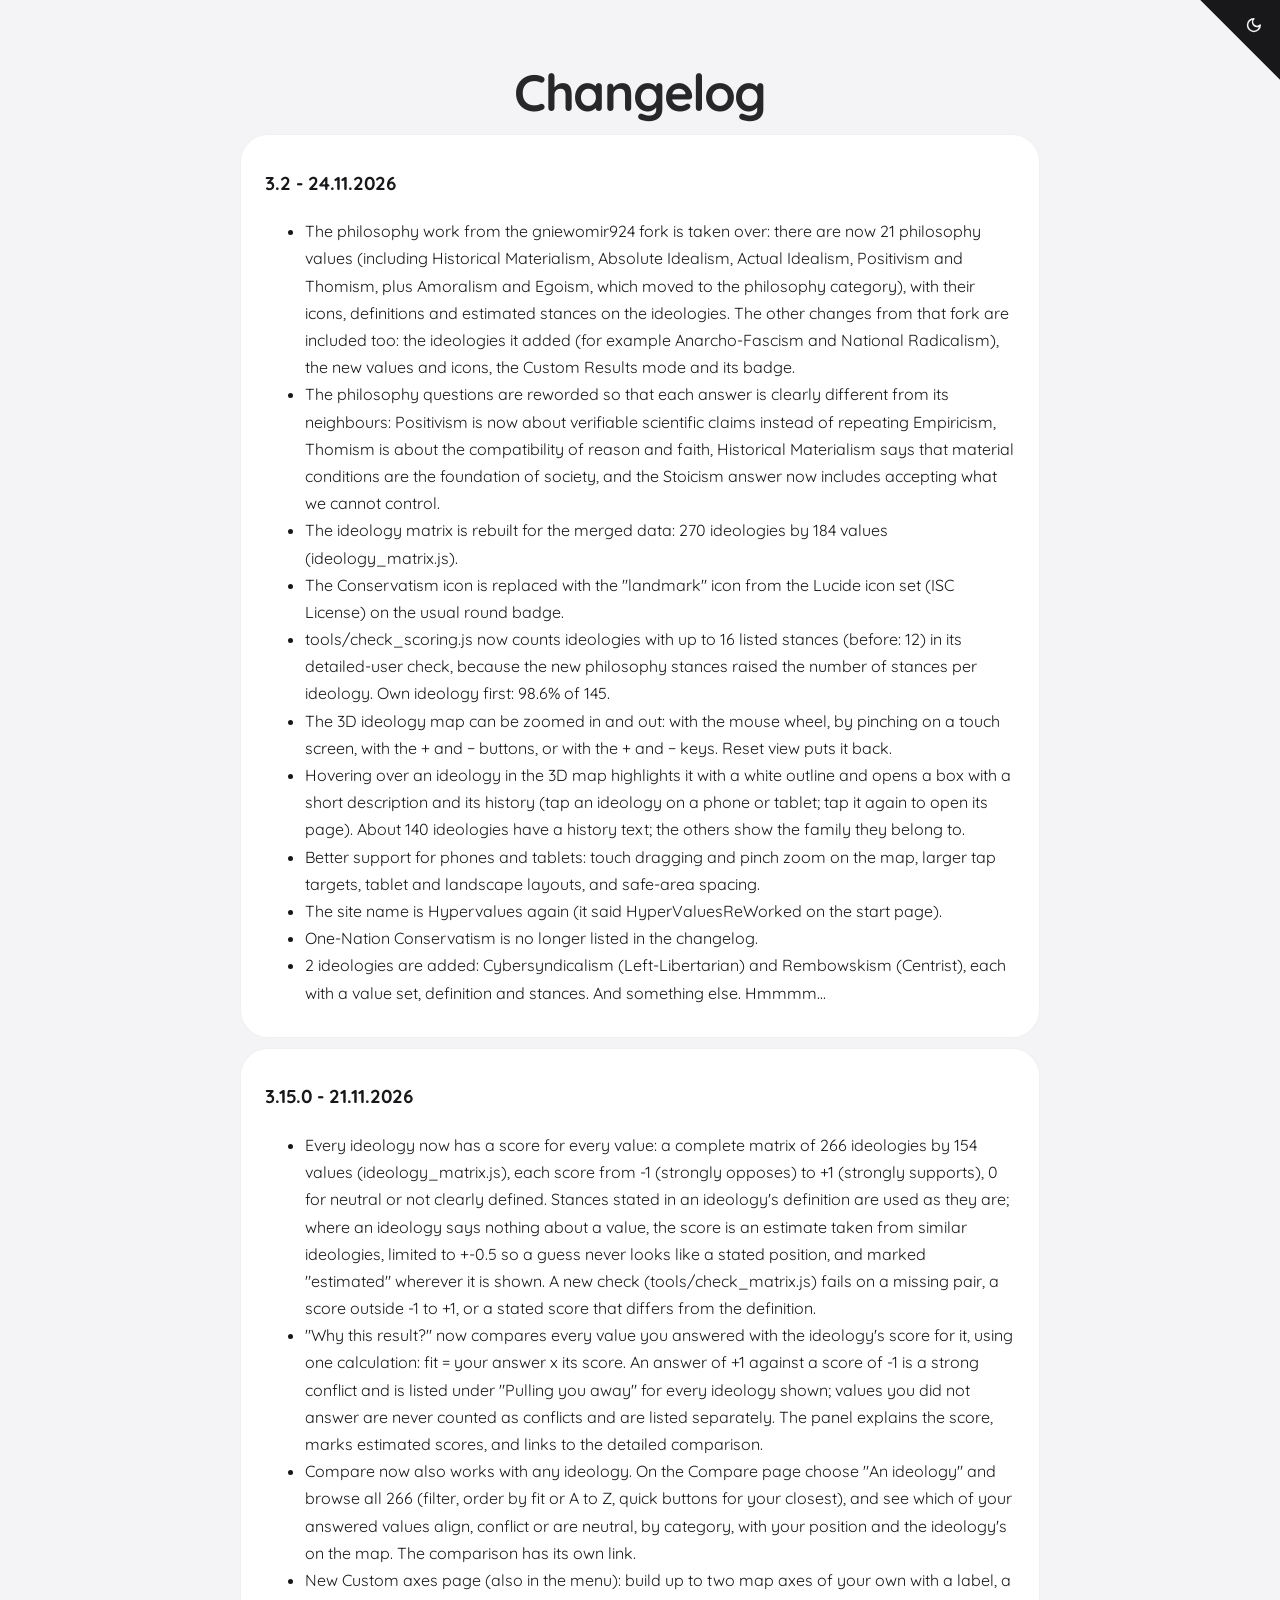
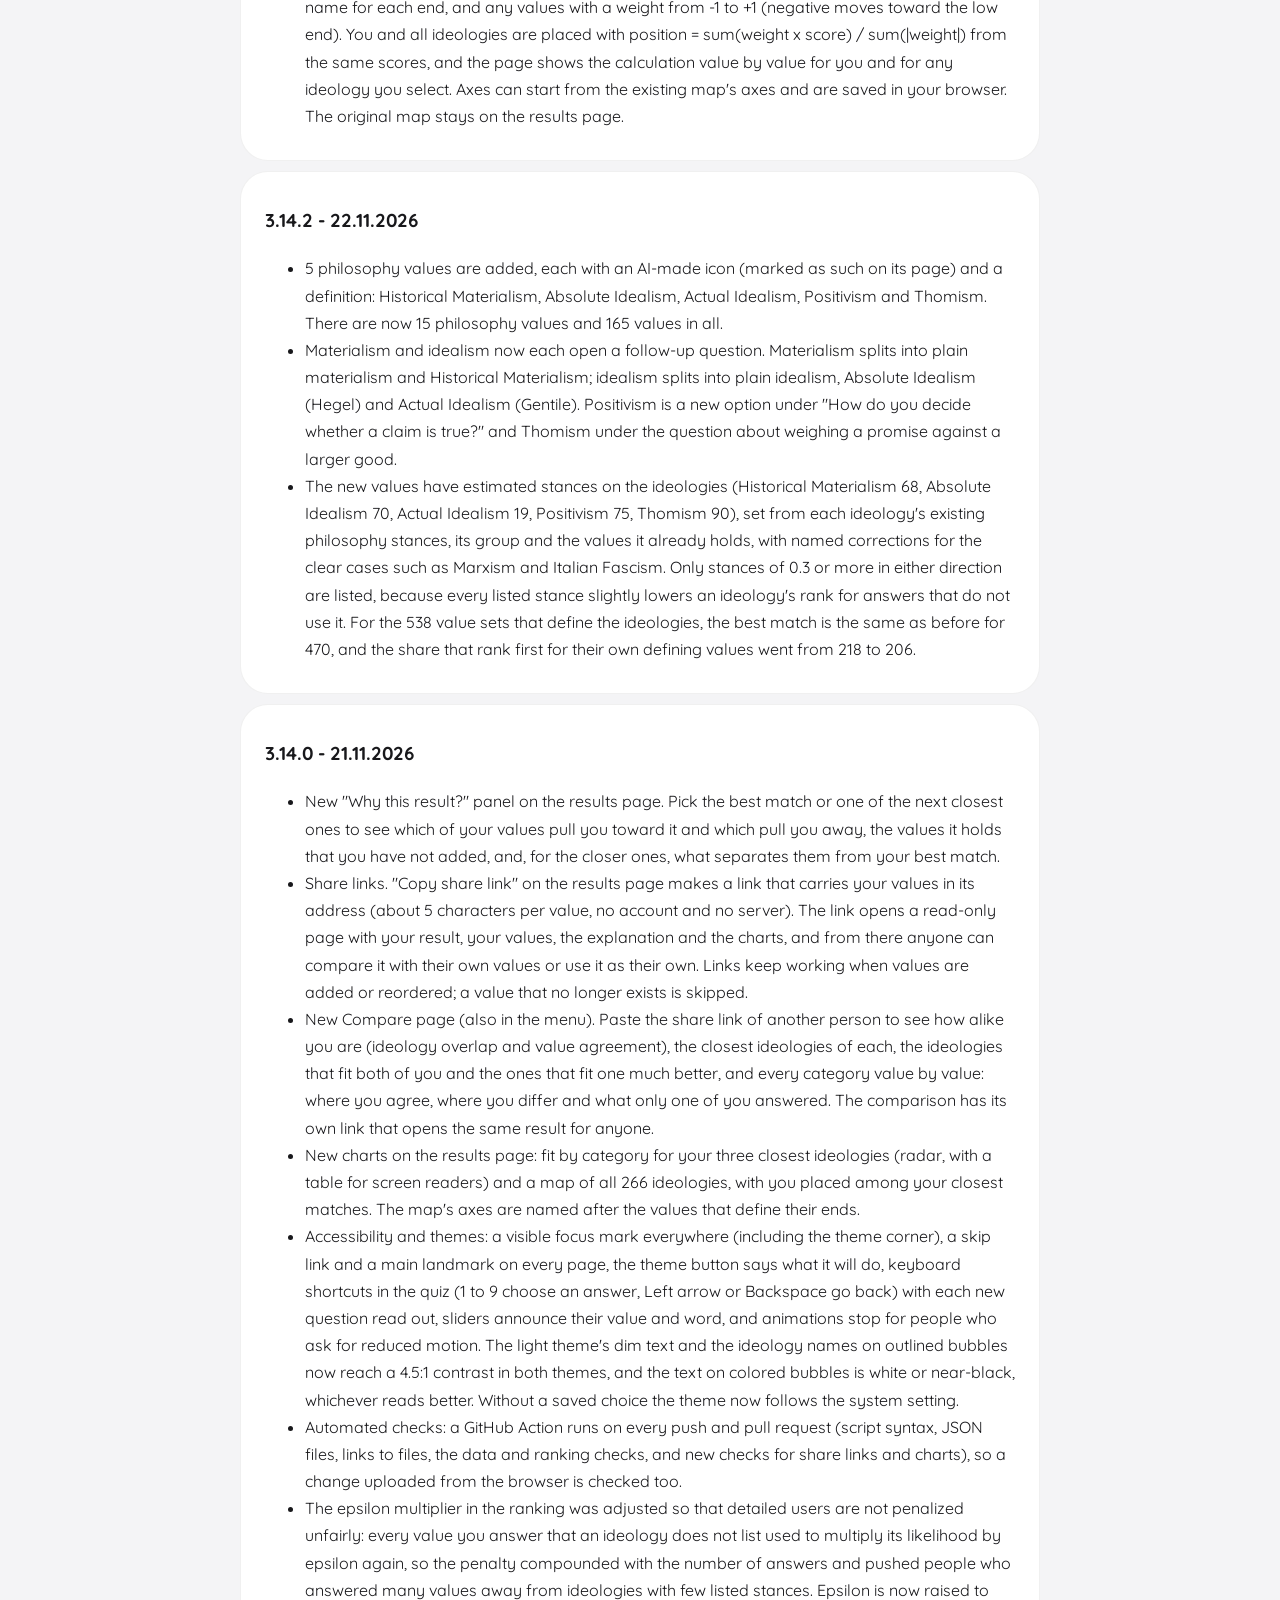
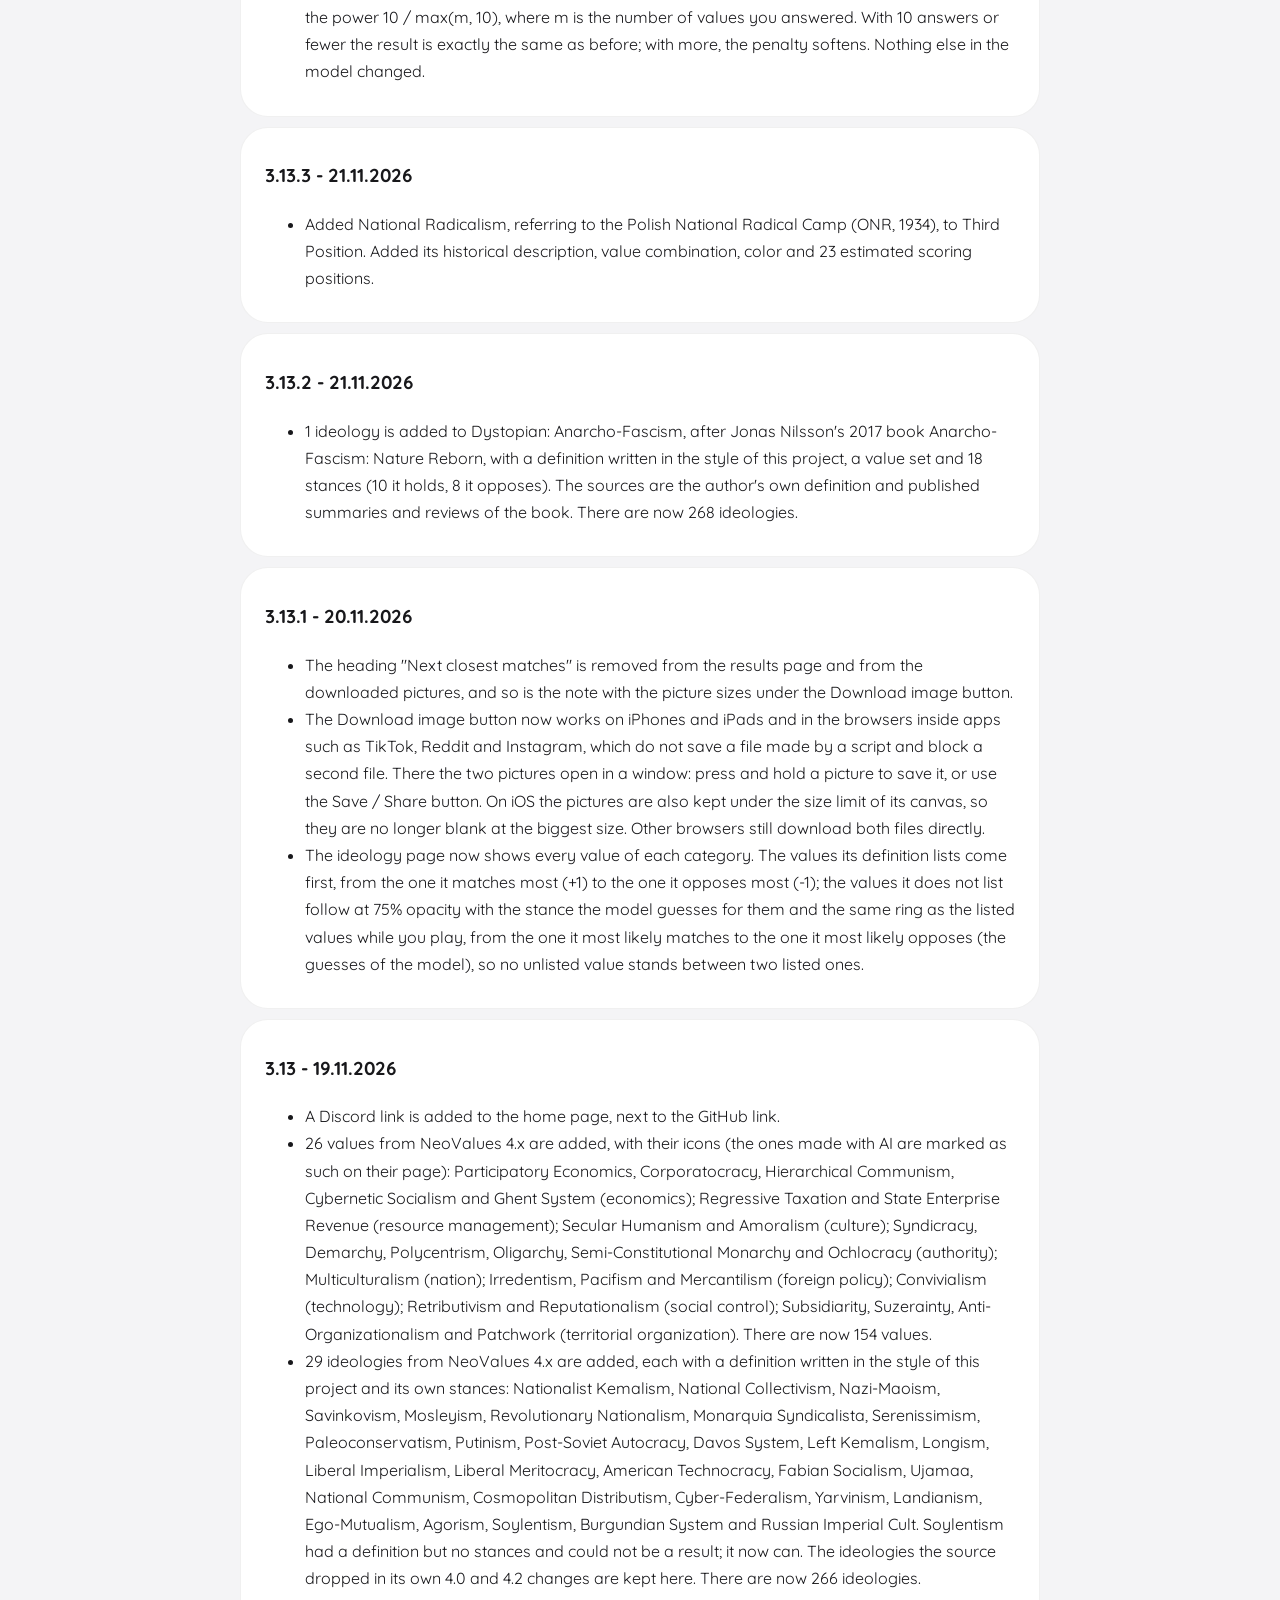
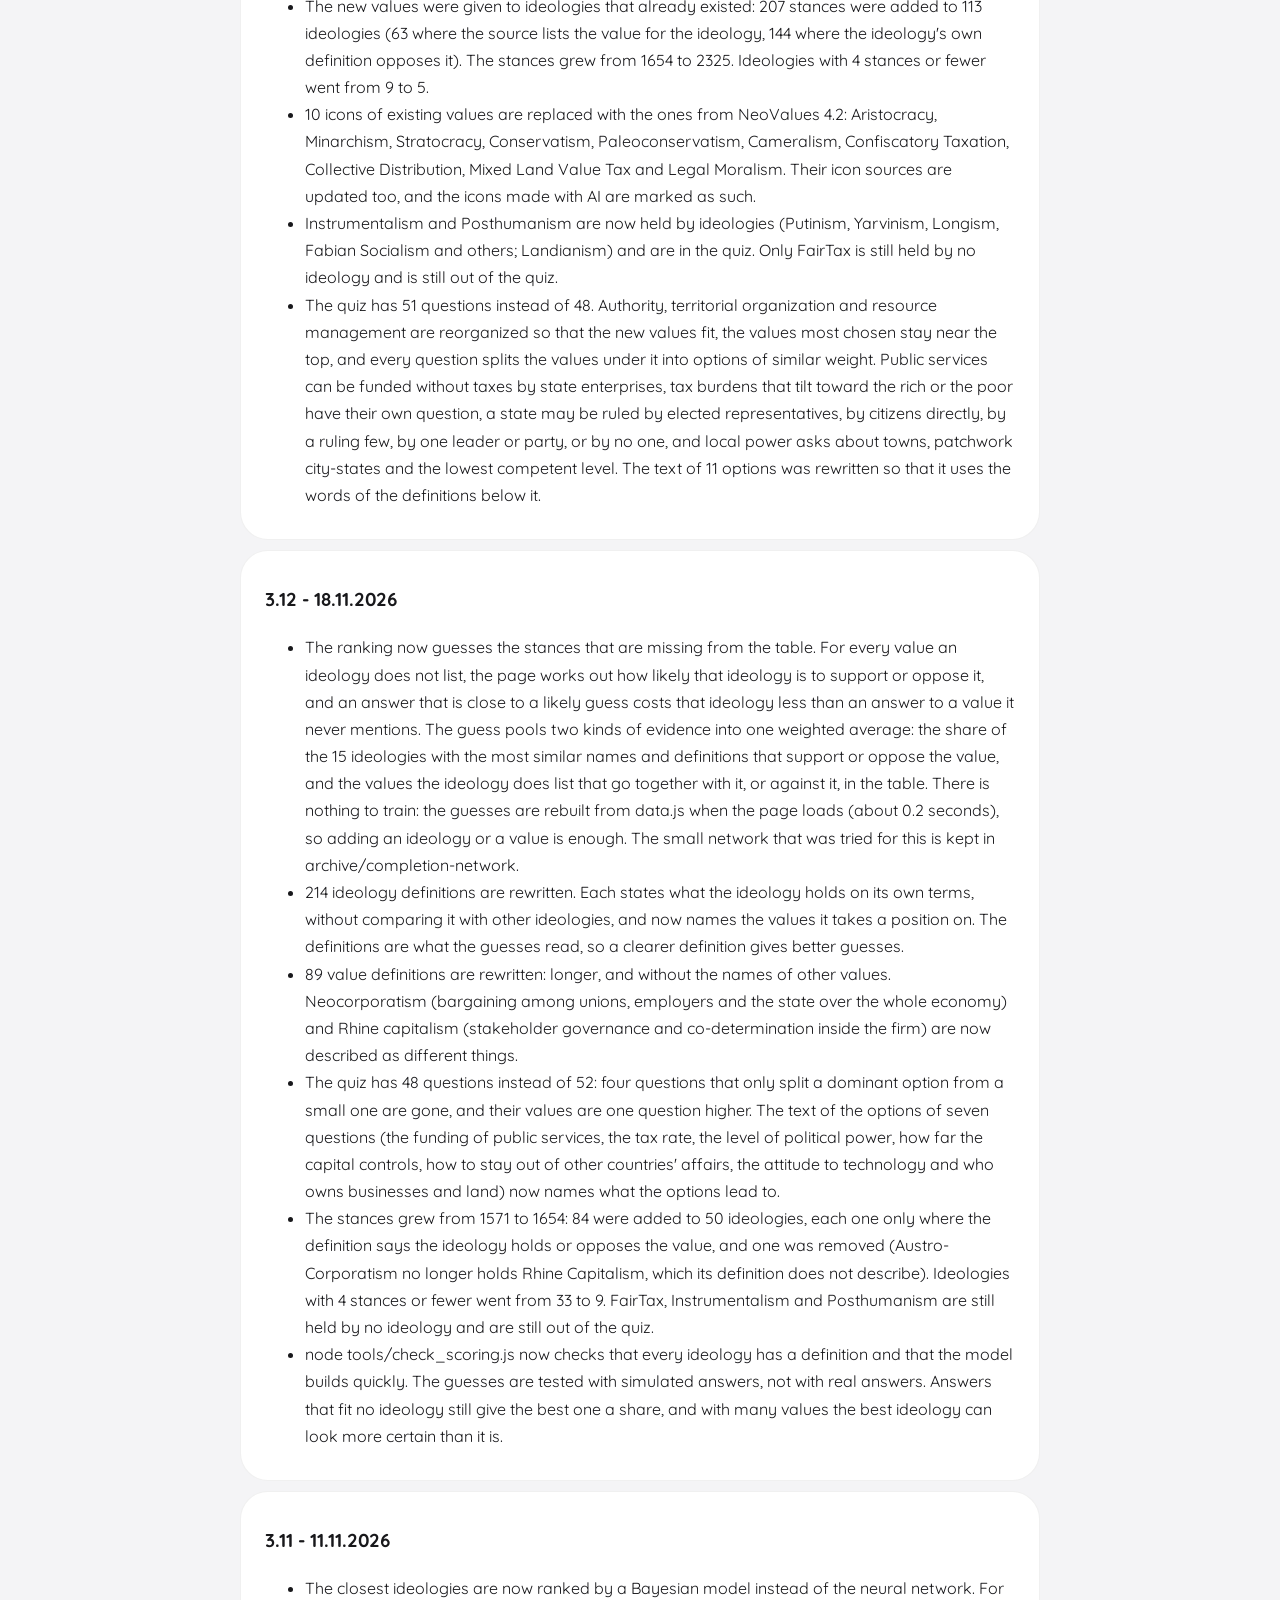
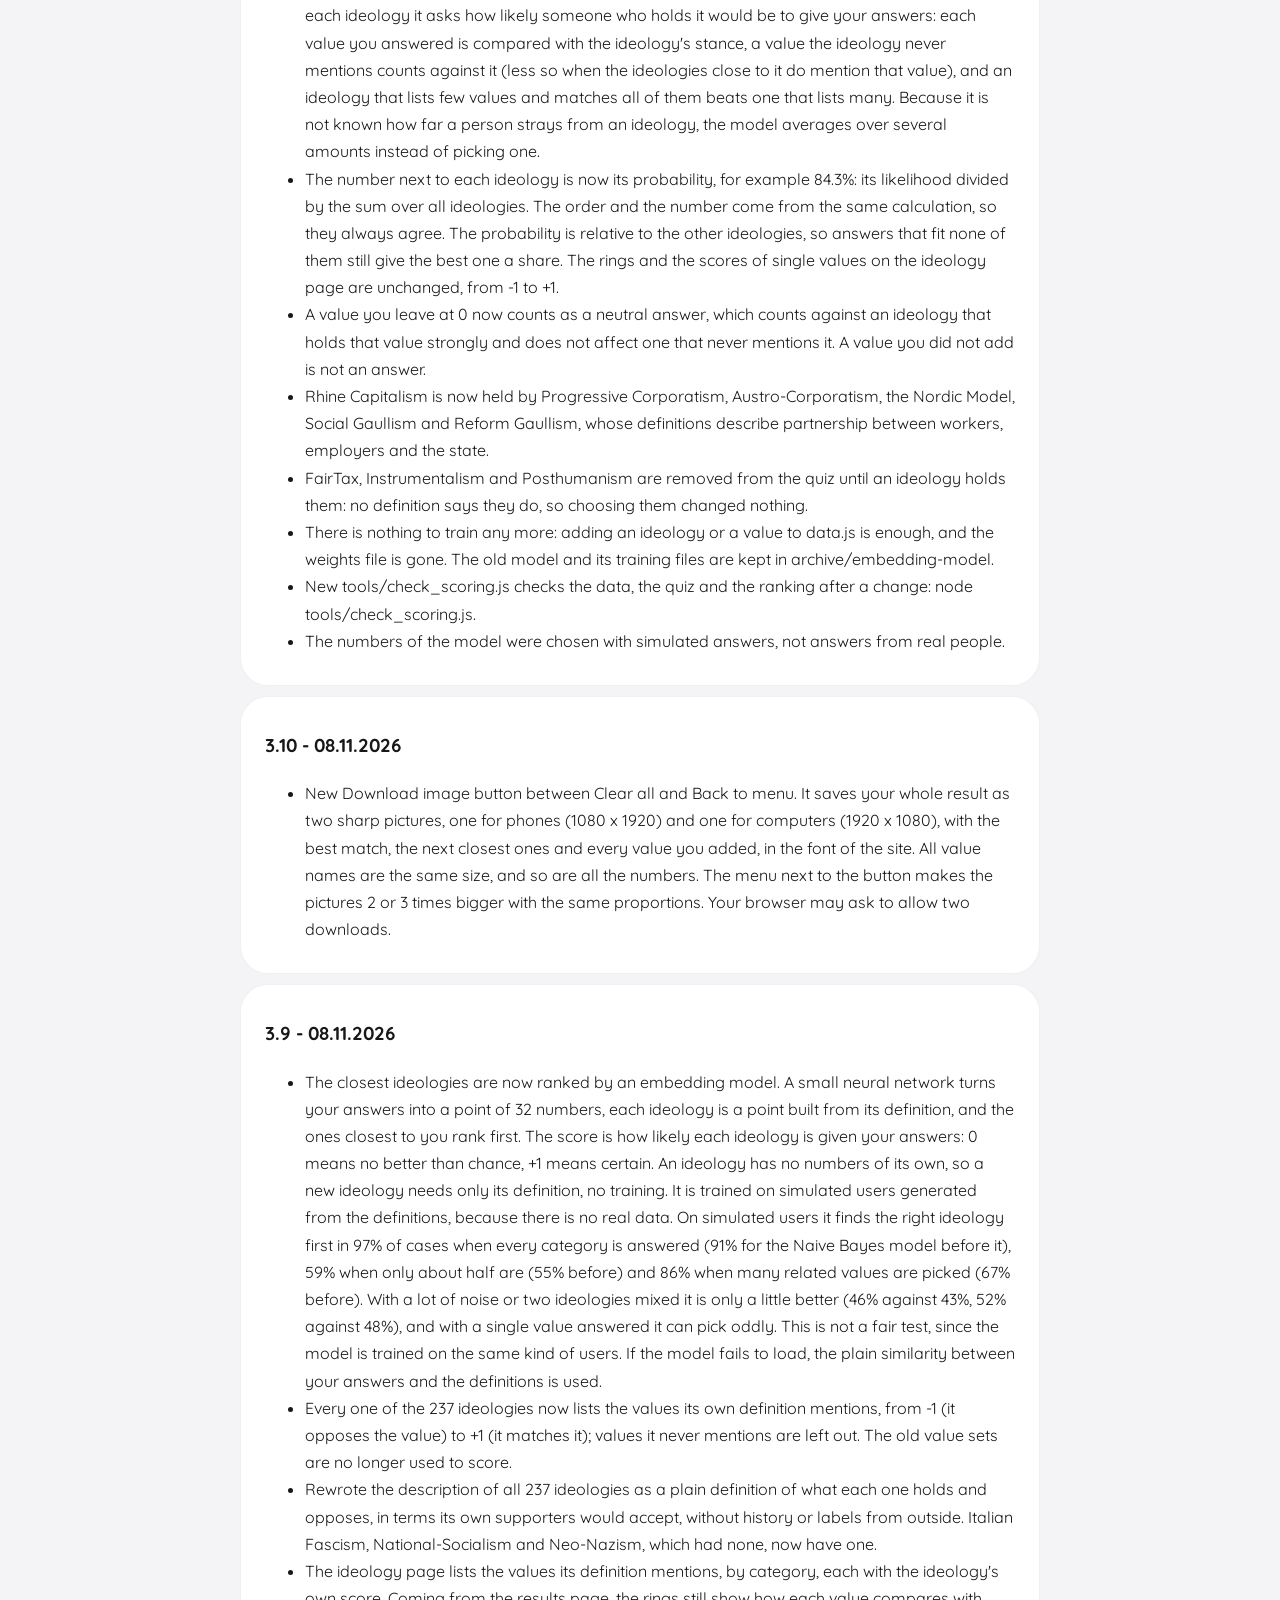
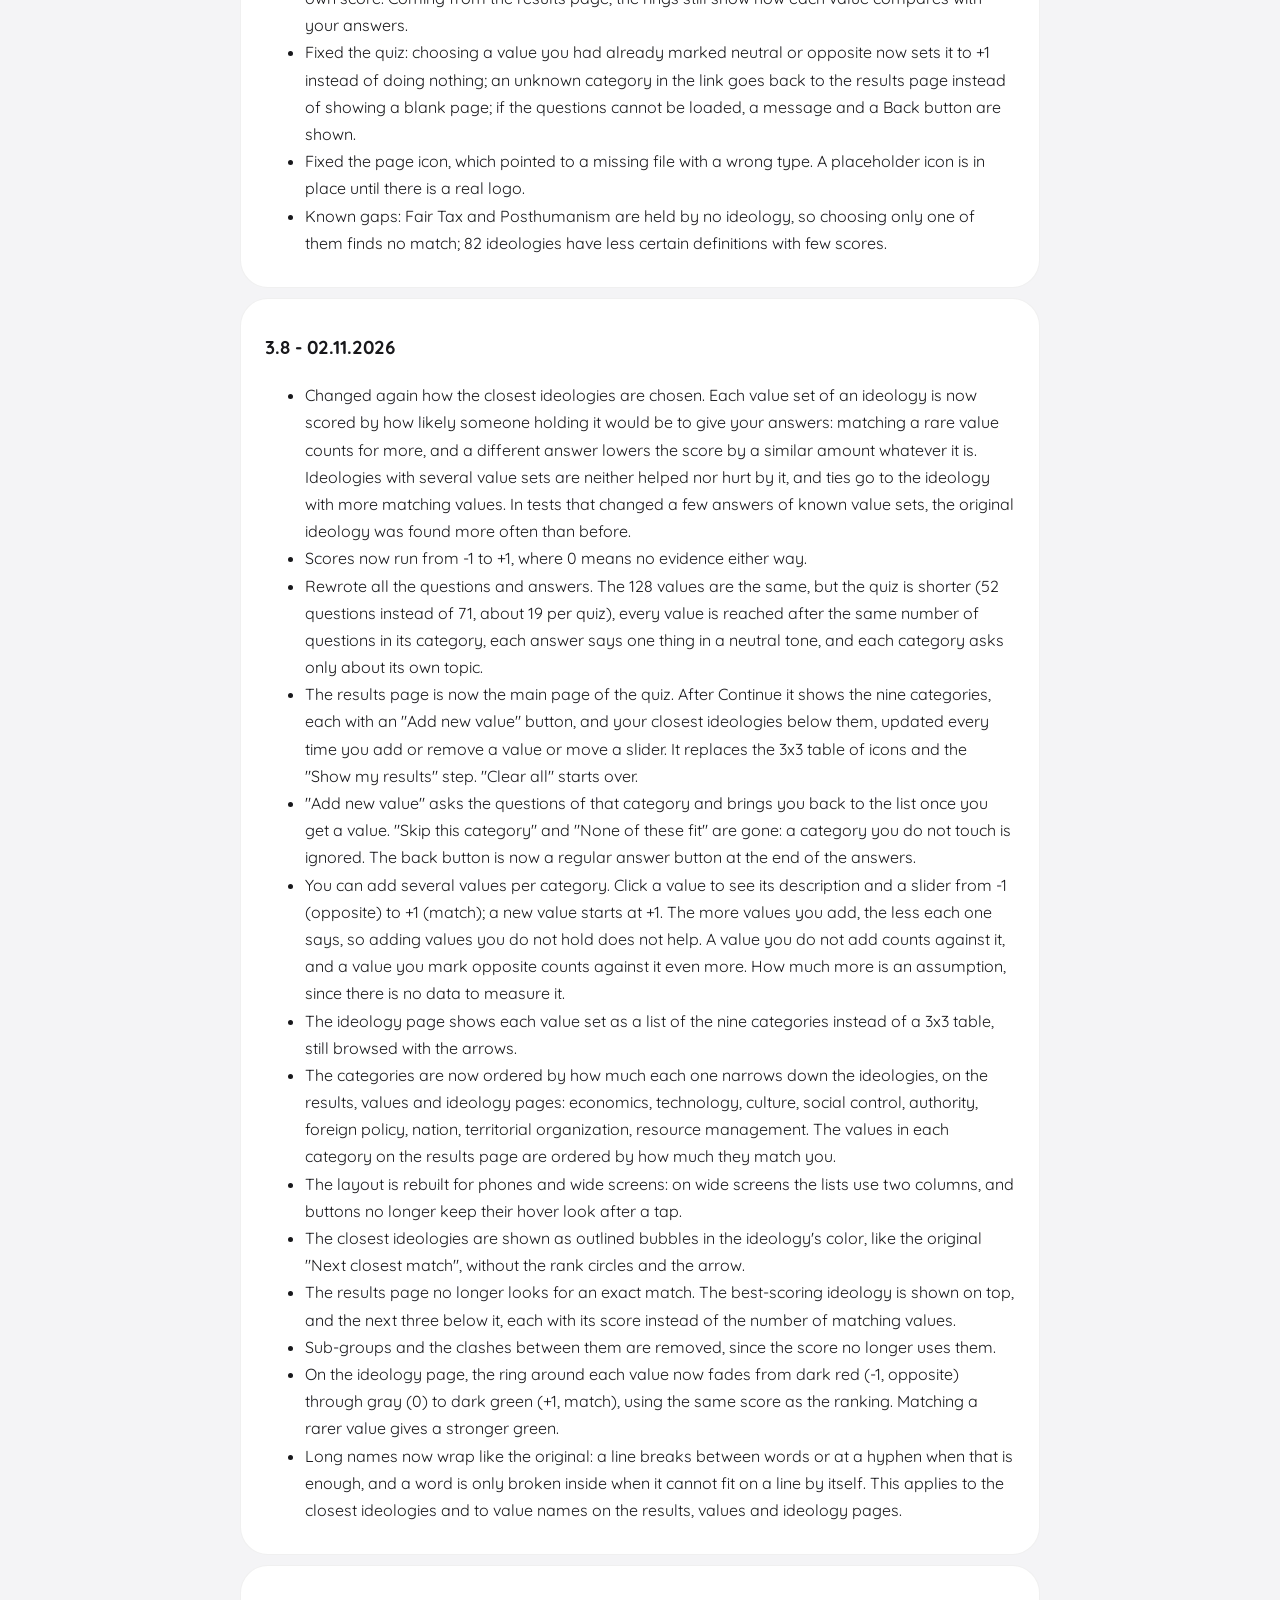
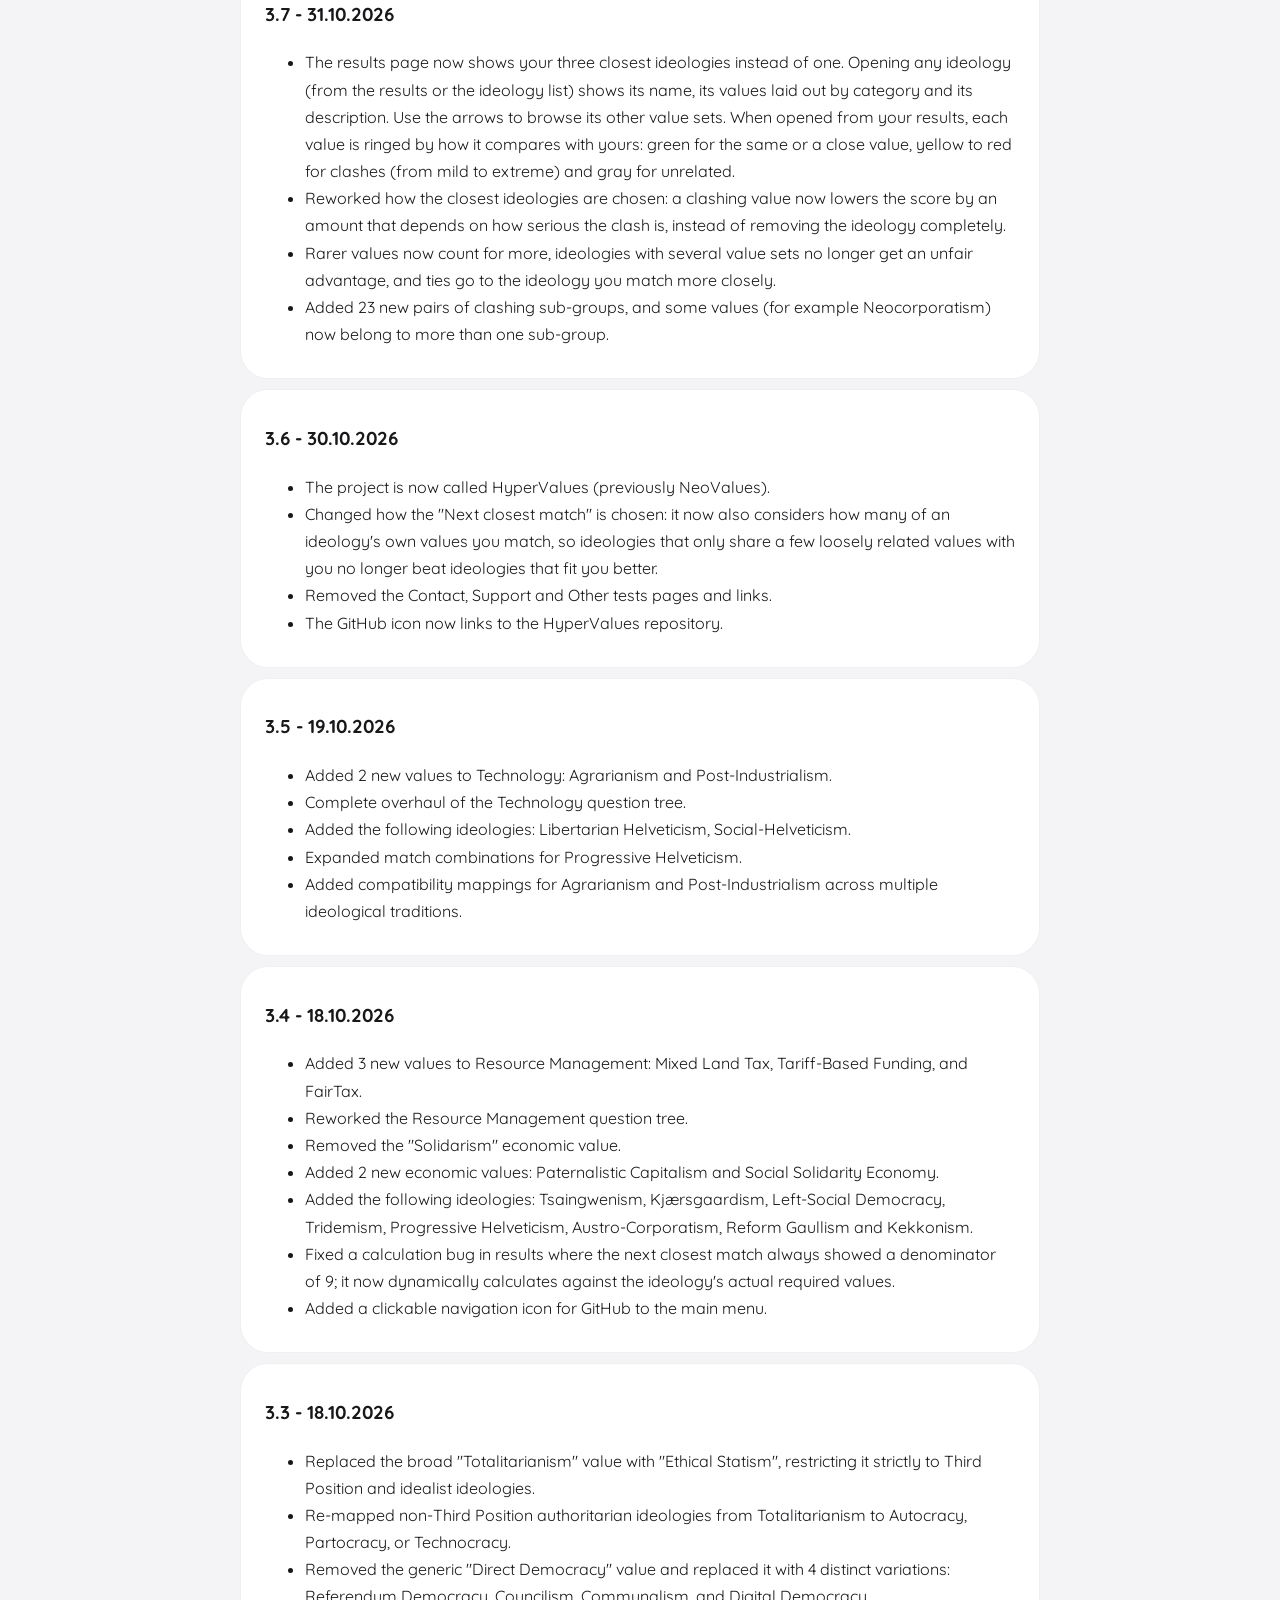
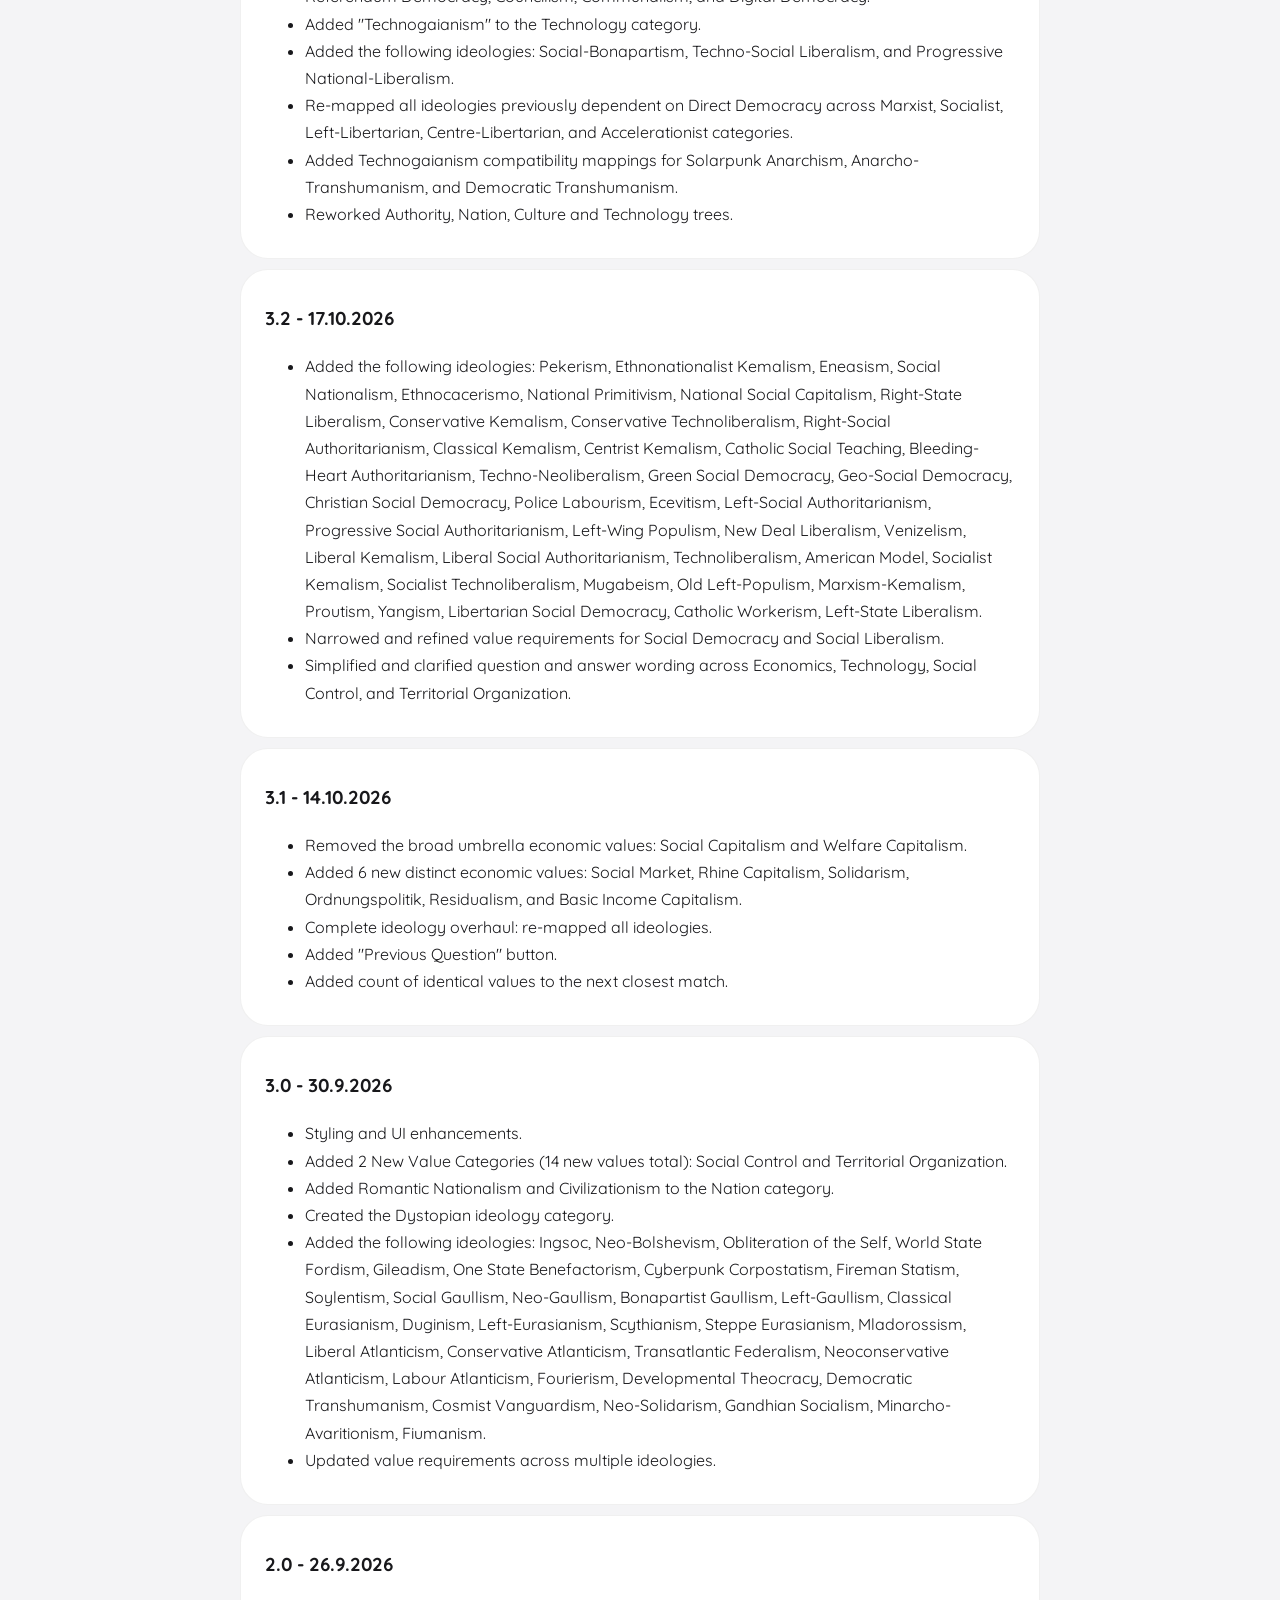
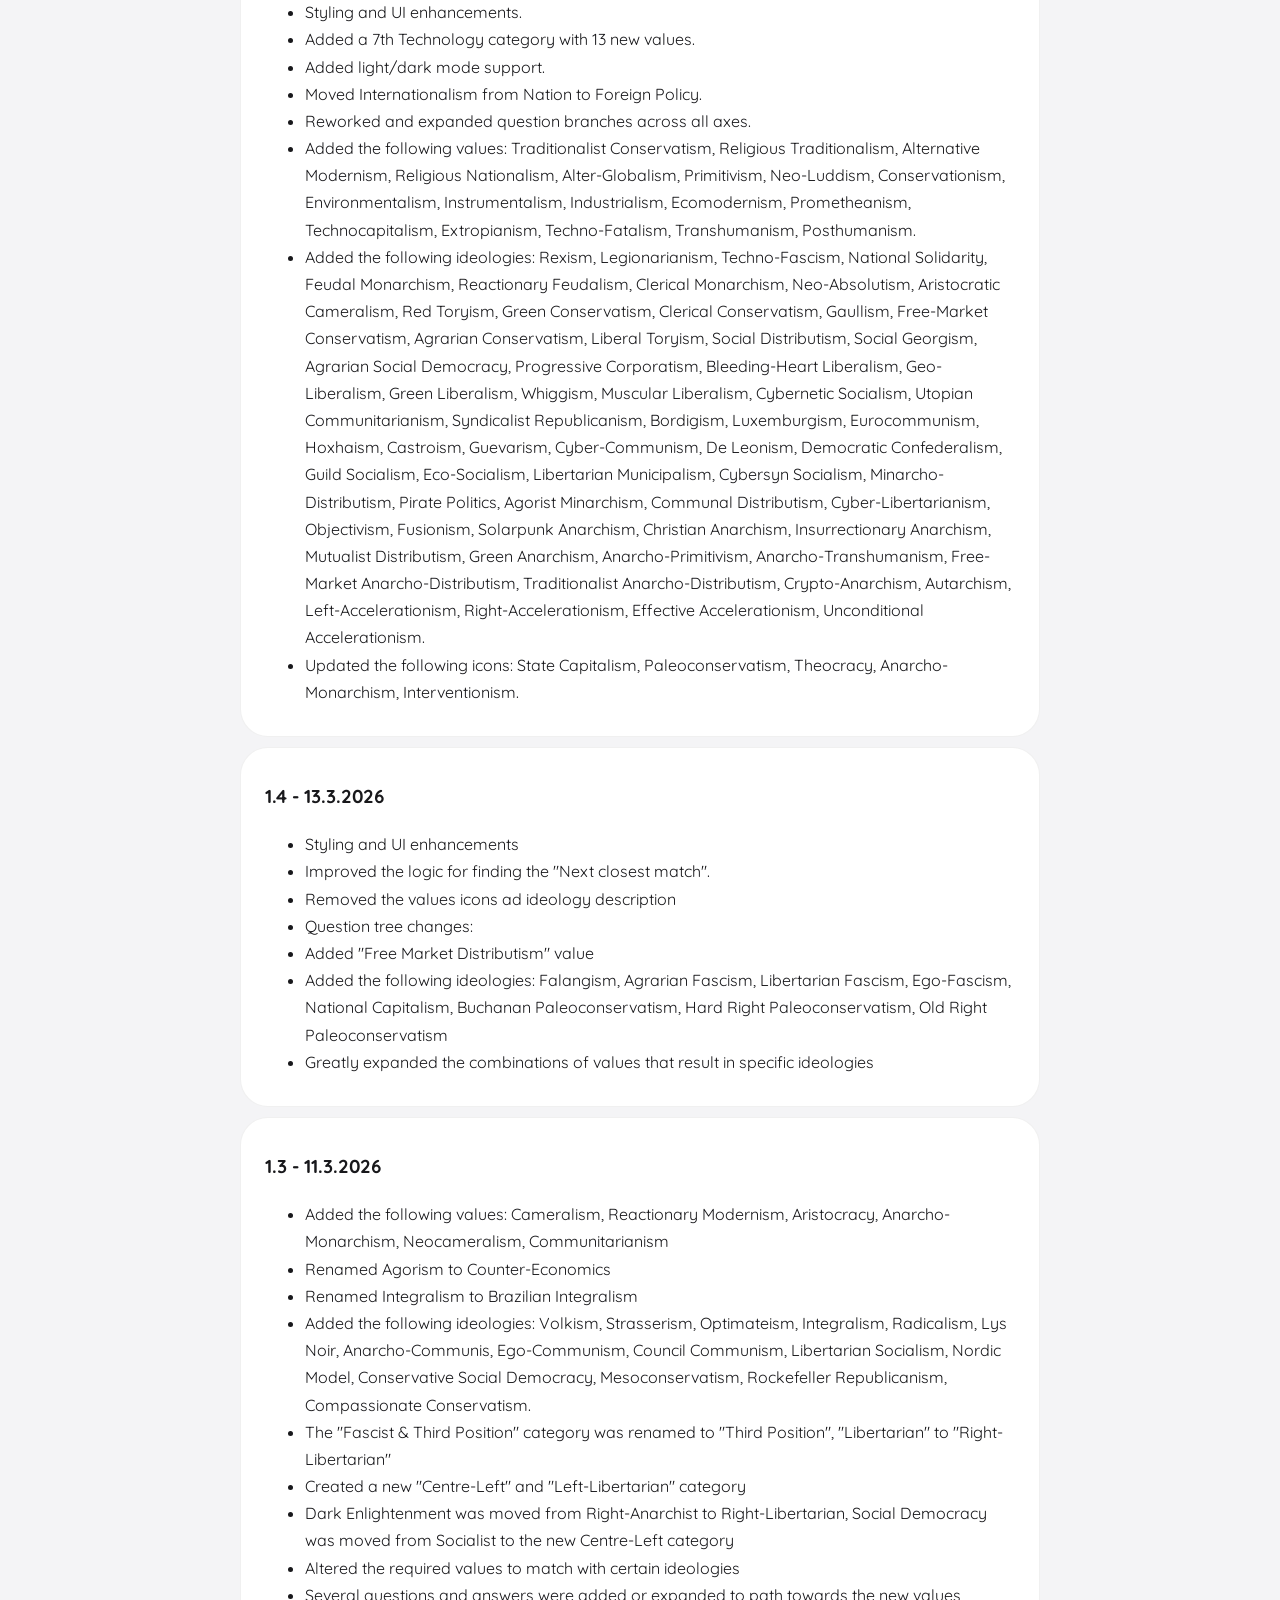
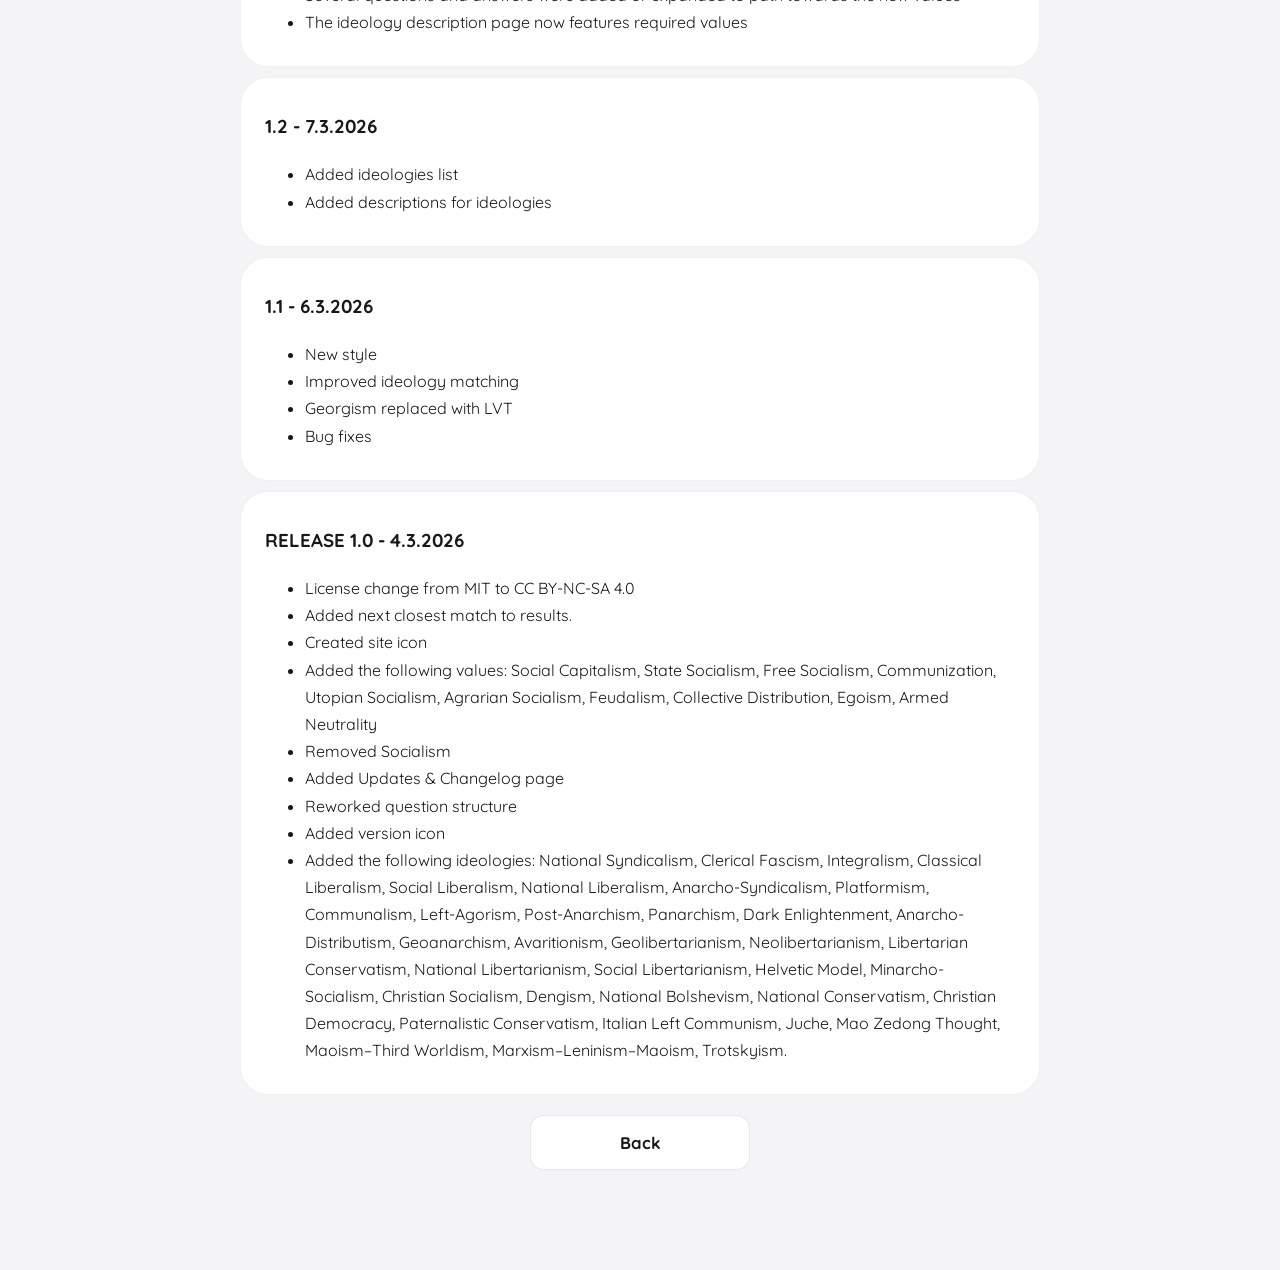
==== commit 51d690f8: "Maximus Tung Tung Tung Sahurius" ====
--- a/changelog.html
+++ b/changelog.html
@@ -13,13 +13,19 @@
         <h1>Changelog</h1>
 
         <div class="description-box">
-            <h3>3.2 - 23.11.2026</h3>
+            <h3>3.2 - 24.11.2026</h3>
             <ul>
                 <li>The philosophy work from the gniewomir924 fork is taken over: there are now 21 philosophy values (including Historical Materialism, Absolute Idealism, Actual Idealism, Positivism and Thomism, plus Amoralism and Egoism, which moved to the philosophy category), with their icons, definitions and estimated stances on the ideologies. The other changes from that fork are included too: the ideologies it added (for example Anarcho-Fascism and National Radicalism), the new values and icons, the Custom Results mode and its badge.</li>
                 <li>The philosophy questions are reworded so that each answer is clearly different from its neighbours: Positivism is now about verifiable scientific claims instead of repeating Empiricism, Thomism is about the compatibility of reason and faith, Historical Materialism says that material conditions are the foundation of society, and the Stoicism answer now includes accepting what we cannot control.</li>
                 <li>The ideology matrix is rebuilt for the merged data: 270 ideologies by 184 values (ideology_matrix.js).</li>
                 <li>The Conservatism icon is replaced with the "landmark" icon from the Lucide icon set (ISC License) on the usual round badge.</li>
                 <li>tools/check_scoring.js now counts ideologies with up to 16 listed stances (before: 12) in its detailed-user check, because the new philosophy stances raised the number of stances per ideology. Own ideology first: 98.6% of 145.</li>
+                            <li>The 3D ideology map can be zoomed in and out: with the mouse wheel, by pinching on a touch screen, with the + and − buttons, or with the + and − keys. Reset view puts it back.</li>
+                <li>Hovering over an ideology in the 3D map highlights it with a white outline and opens a box with a short description and its history (tap an ideology on a phone or tablet; tap it again to open its page). About 140 ideologies have a history text; the others show the family they belong to.</li>
+                <li>Better support for phones and tablets: touch dragging and pinch zoom on the map, larger tap targets, tablet and landscape layouts, and safe-area spacing.</li>
+                <li>The site name is Hypervalues again (it said HyperValuesReWorked on the start page).</li>
+                <li>One-Nation Conservatism is no longer listed in the changelog.</li>
+                <li>2 ideologies are added: Cybersyndicalism (Left-Libertarian) and Rembowskism (Centrist), each with a value set, definition and stances. And something else. Hmmmm...</li>
             </ul>
         </div>
 
@@ -219,7 +225,7 @@
             <h3>3.2 - 17.10.2026</h3>
             <ul>
                 <li>Added the following ideologies: Pekerism, Ethnonationalist Kemalism, Eneasism, Social Nationalism, Ethnocacerismo, National Primitivism, 
-                    National Social Capitalism, Right-State Liberalism, One-Nation Conservatism, Conservative Kemalism, Conservative Technoliberalism, 
+                    National Social Capitalism, Right-State Liberalism, Conservative Kemalism, Conservative Technoliberalism, 
                     Right-Social Authoritarianism, Classical Kemalism, Centrist Kemalism, Catholic Social Teaching, Bleeding-Heart Authoritarianism, 
                     Techno-Neoliberalism, Green Social Democracy, Geo-Social Democracy, Christian Social Democracy, Police Labourism, Ecevitism, 
                     Left-Social Authoritarianism, Progressive Social Authoritarianism, Left-Wing Populism, New Deal Liberalism, Venizelism, Liberal Kemalism, 
--- a/style.css
+++ b/style.css
@@ -1724,3 +1724,42 @@
 .ins-axis-title {
     font-weight: 700;
 }
+
+/* ===== 3D map: zoom, hover outline and info box ===== */
+.ideology-map-stage { position: relative; }
+.ideology-map-canvas { touch-action: none; cursor: grab; -webkit-tap-highlight-color: transparent; user-select: none; -webkit-user-select: none; }
+.ideology-map-canvas:focus-visible { outline: 2px solid #ffffff; outline-offset: 2px; }
+.ideology-map-tools button.ideology-map-zoom { min-width: 44px; font-size: 1.2rem; line-height: 1; }
+.ideology-map-info { position: absolute; z-index: 5; width: min(340px, calc(100% - 12px)); max-height: calc(100% - 12px); overflow-y: auto; padding: 12px 14px; box-sizing: border-box; background: var(--card-bg, #1b1b1b); color: var(--text-primary); border: 1px solid #ffffff; border-radius: 10px; box-shadow: 0 6px 22px rgba(0, 0, 0, .45); pointer-events: none; text-align: left; font-size: .88rem; line-height: 1.4; }
+.ideology-map-info[hidden] { display: none; }
+.ideology-map-info.pinned { pointer-events: auto; }
+.ideology-map-info.docked { left: 6px; right: 6px; bottom: 6px; top: auto; width: auto; max-height: 55%; }
+.ideology-map-info-head { display: flex; align-items: center; gap: 8px; font-size: 1rem; }
+.ideology-map-info-dot { flex: none; width: 12px; height: 12px; border-radius: 50%; border: 2px solid #ffffff; }
+.ideology-map-info-family { margin: 2px 0 6px 20px; color: var(--text-dim); font-size: .78rem; text-transform: uppercase; letter-spacing: .04em; }
+.ideology-map-info-label { margin: 8px 0 2px; font-size: .78rem; text-transform: uppercase; letter-spacing: .04em; color: var(--text-dim); }
+.ideology-map-info-text { margin: 4px 0 0; }
+.ideology-map-info-link { display: inline-block; margin-top: 10px; padding: 8px 12px; border: 1px solid #ffffff; border-radius: 8px; color: inherit; text-decoration: none; font-weight: 600; pointer-events: auto; }
+
+/* ===== Phones and tablets ===== */
+html { -webkit-text-size-adjust: 100%; text-size-adjust: 100%; }
+body { overflow-x: hidden; padding-left: env(safe-area-inset-left); padding-right: env(safe-area-inset-right); padding-bottom: env(safe-area-inset-bottom); }
+img, svg, canvas, video, table { max-width: 100%; }
+button, .btn, a.button, select, input[type="button"], input[type="submit"] { touch-action: manipulation; }
+@media (pointer: coarse) {
+    button, .btn, a.button, select, input[type="button"], input[type="submit"] { min-height: 44px; }
+    .ideology-map-canvas { height: min(80vw, 520px); }
+}
+@media (min-width: 701px) and (max-width: 1100px) {
+    .ideology-map-canvas { height: min(62vw, 560px); }
+}
+@media (max-width: 700px) {
+    .ideology-map-canvas { height: min(92vw, 480px); min-height: 280px; }
+    .ideology-map-tools { gap: 8px; }
+    .ideology-map-hint { flex-basis: 100%; }
+    h1 { font-size: clamp(1.6rem, 8vw, 2.2rem); overflow-wrap: anywhere; }
+    table { display: block; overflow-x: auto; }
+}
+@media (max-height: 500px) and (orientation: landscape) {
+    .ideology-map-canvas { height: 70vh; min-height: 220px; }
+}
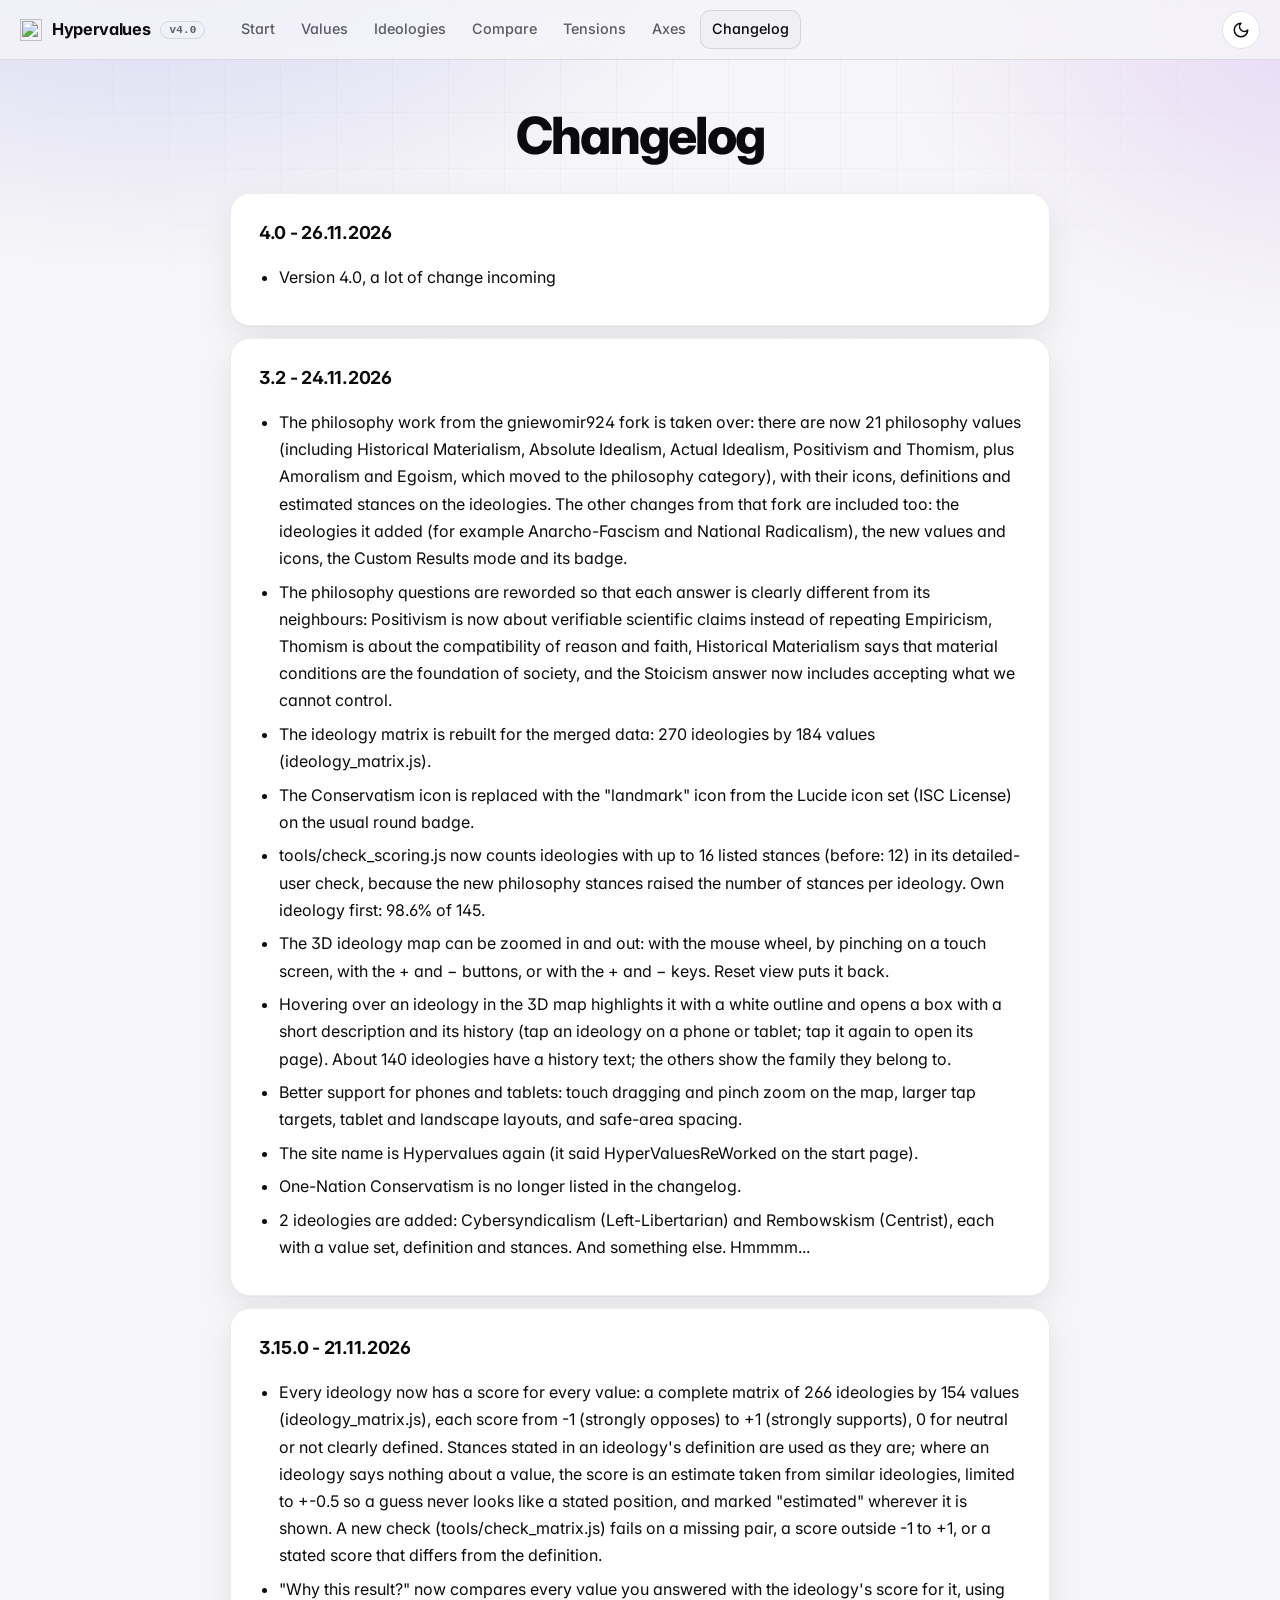
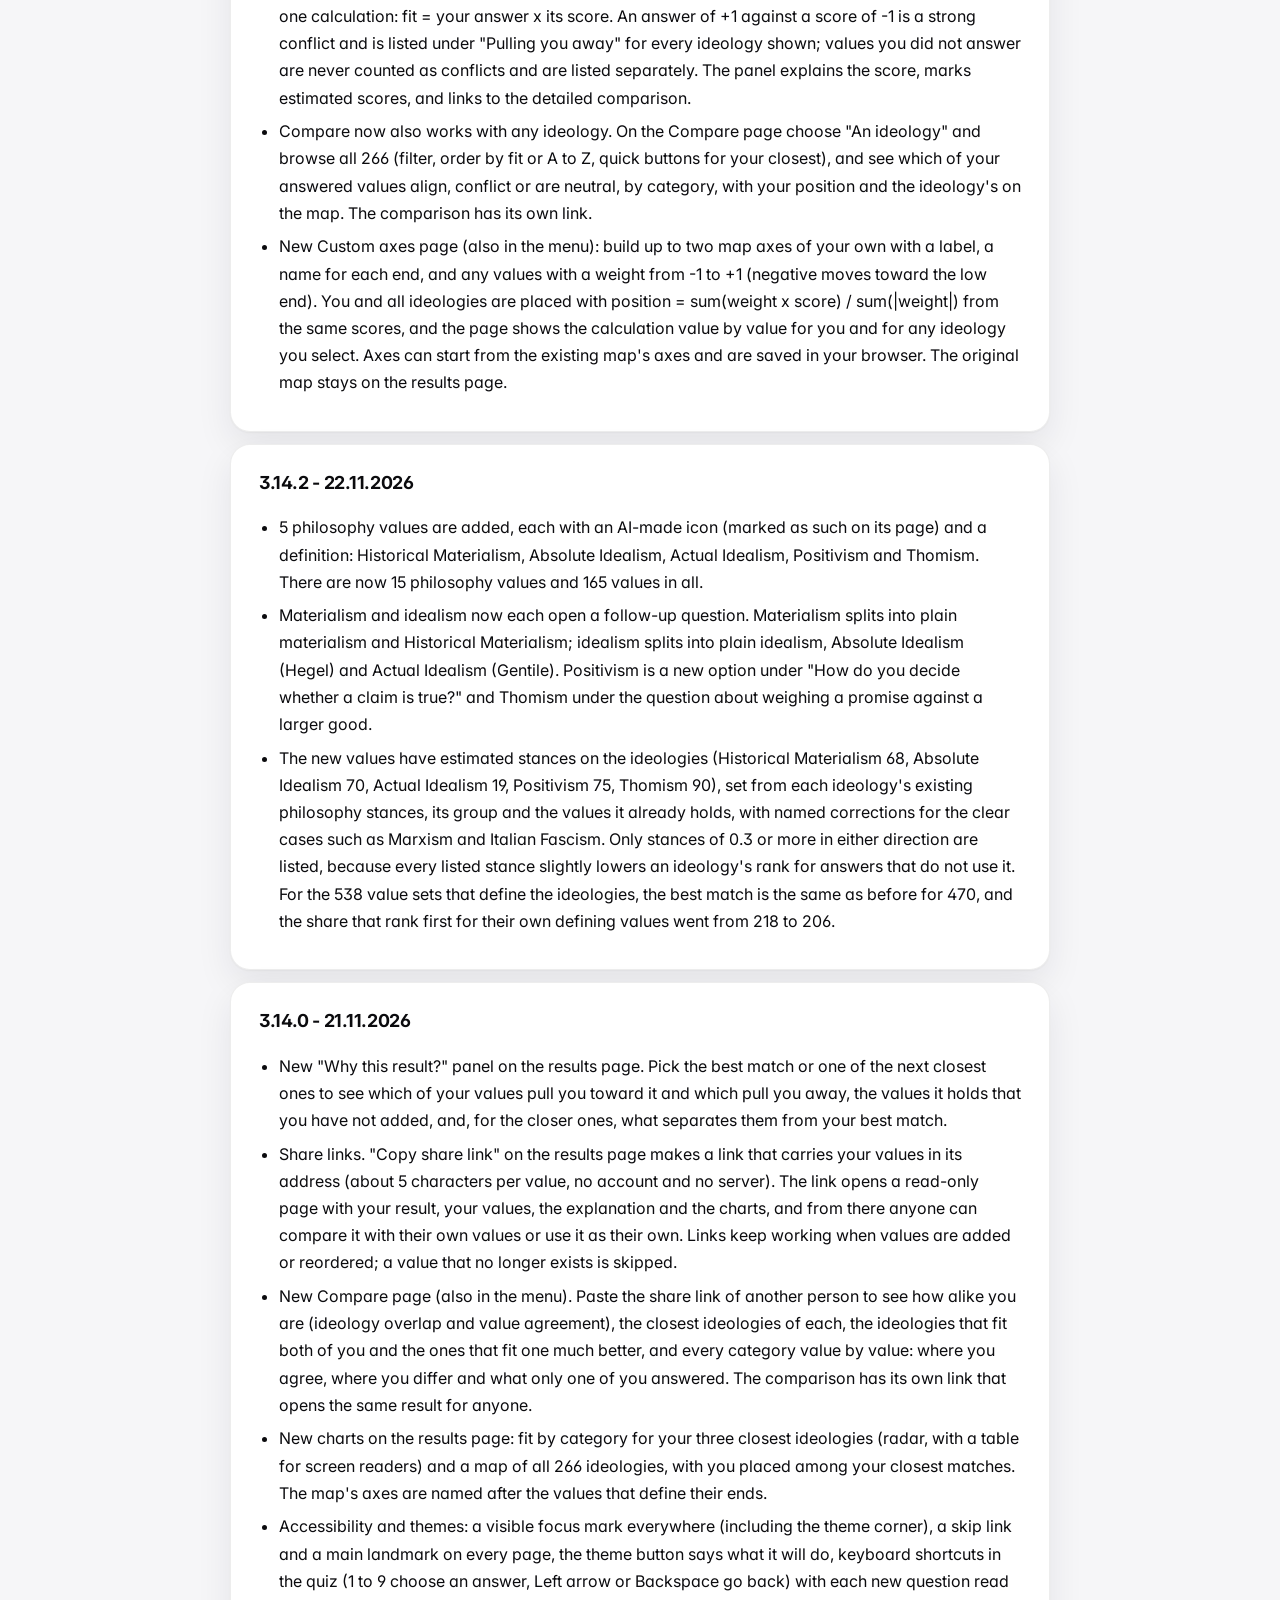
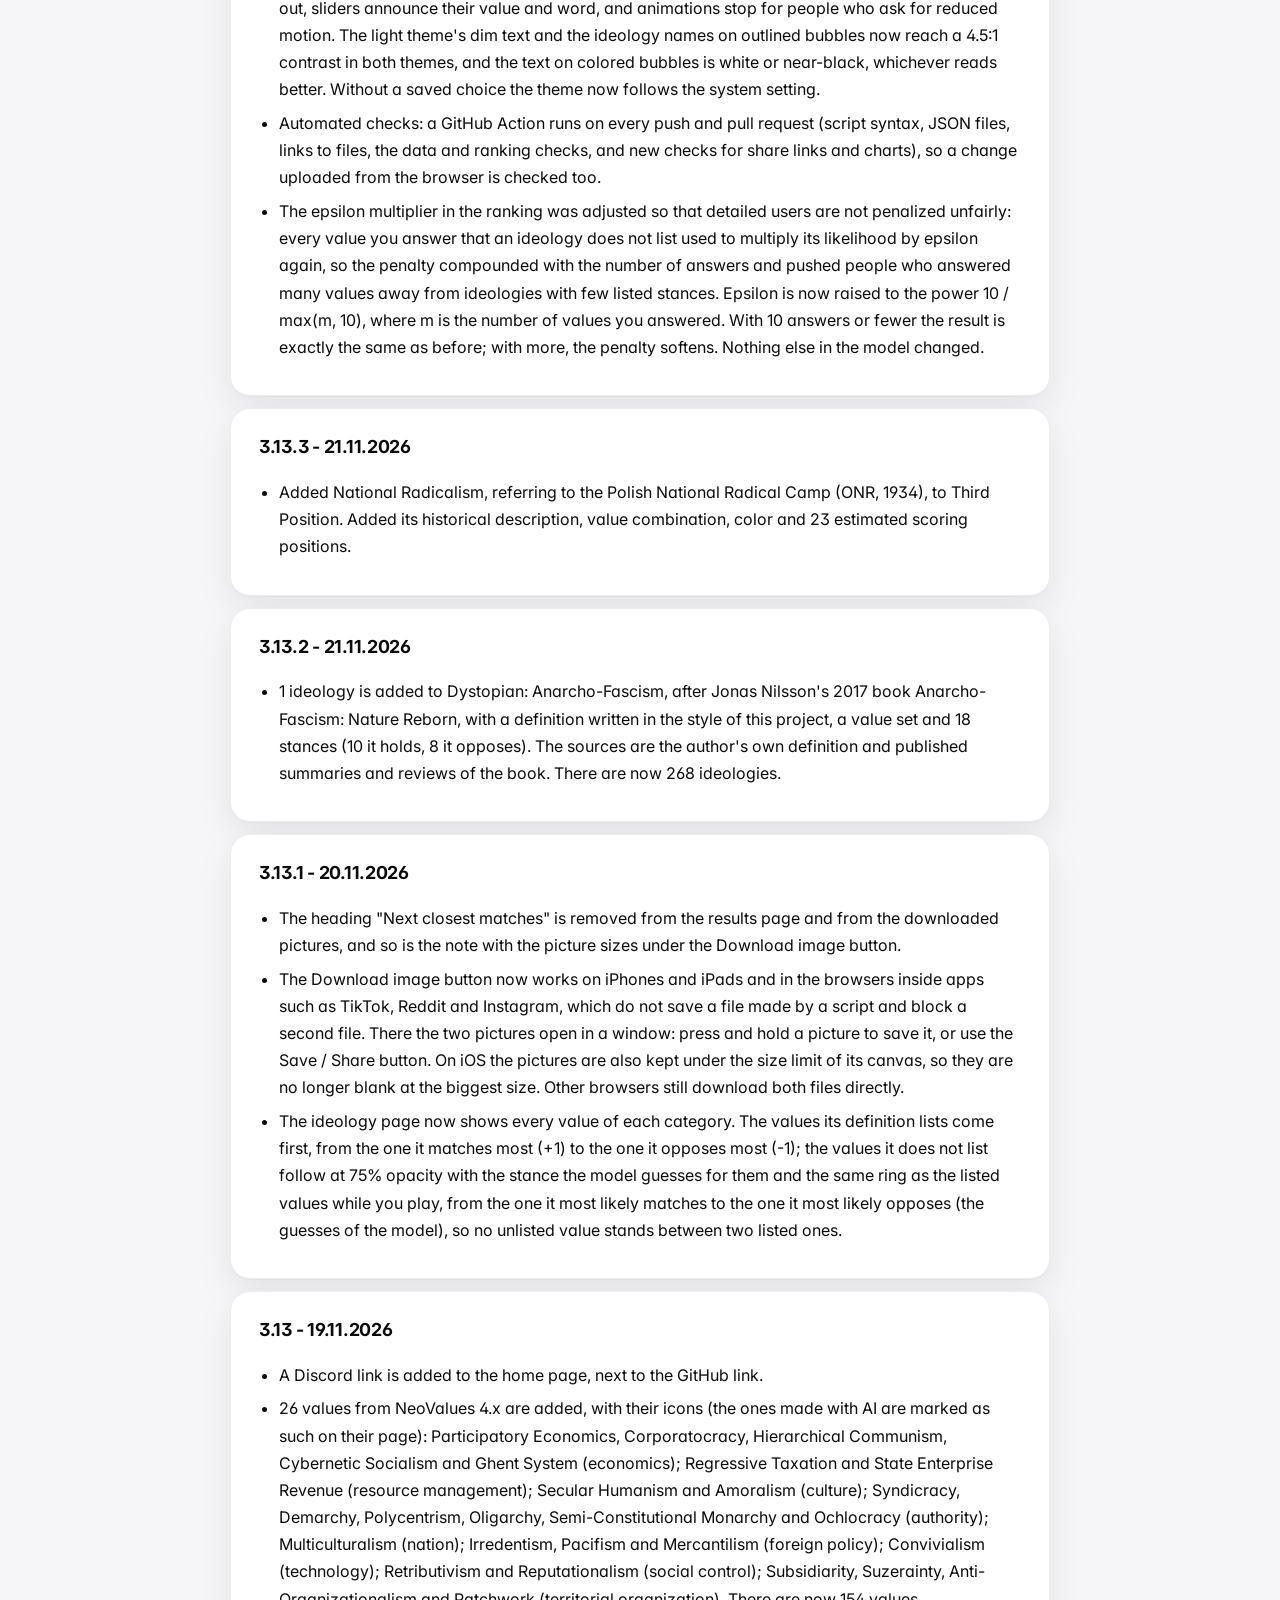
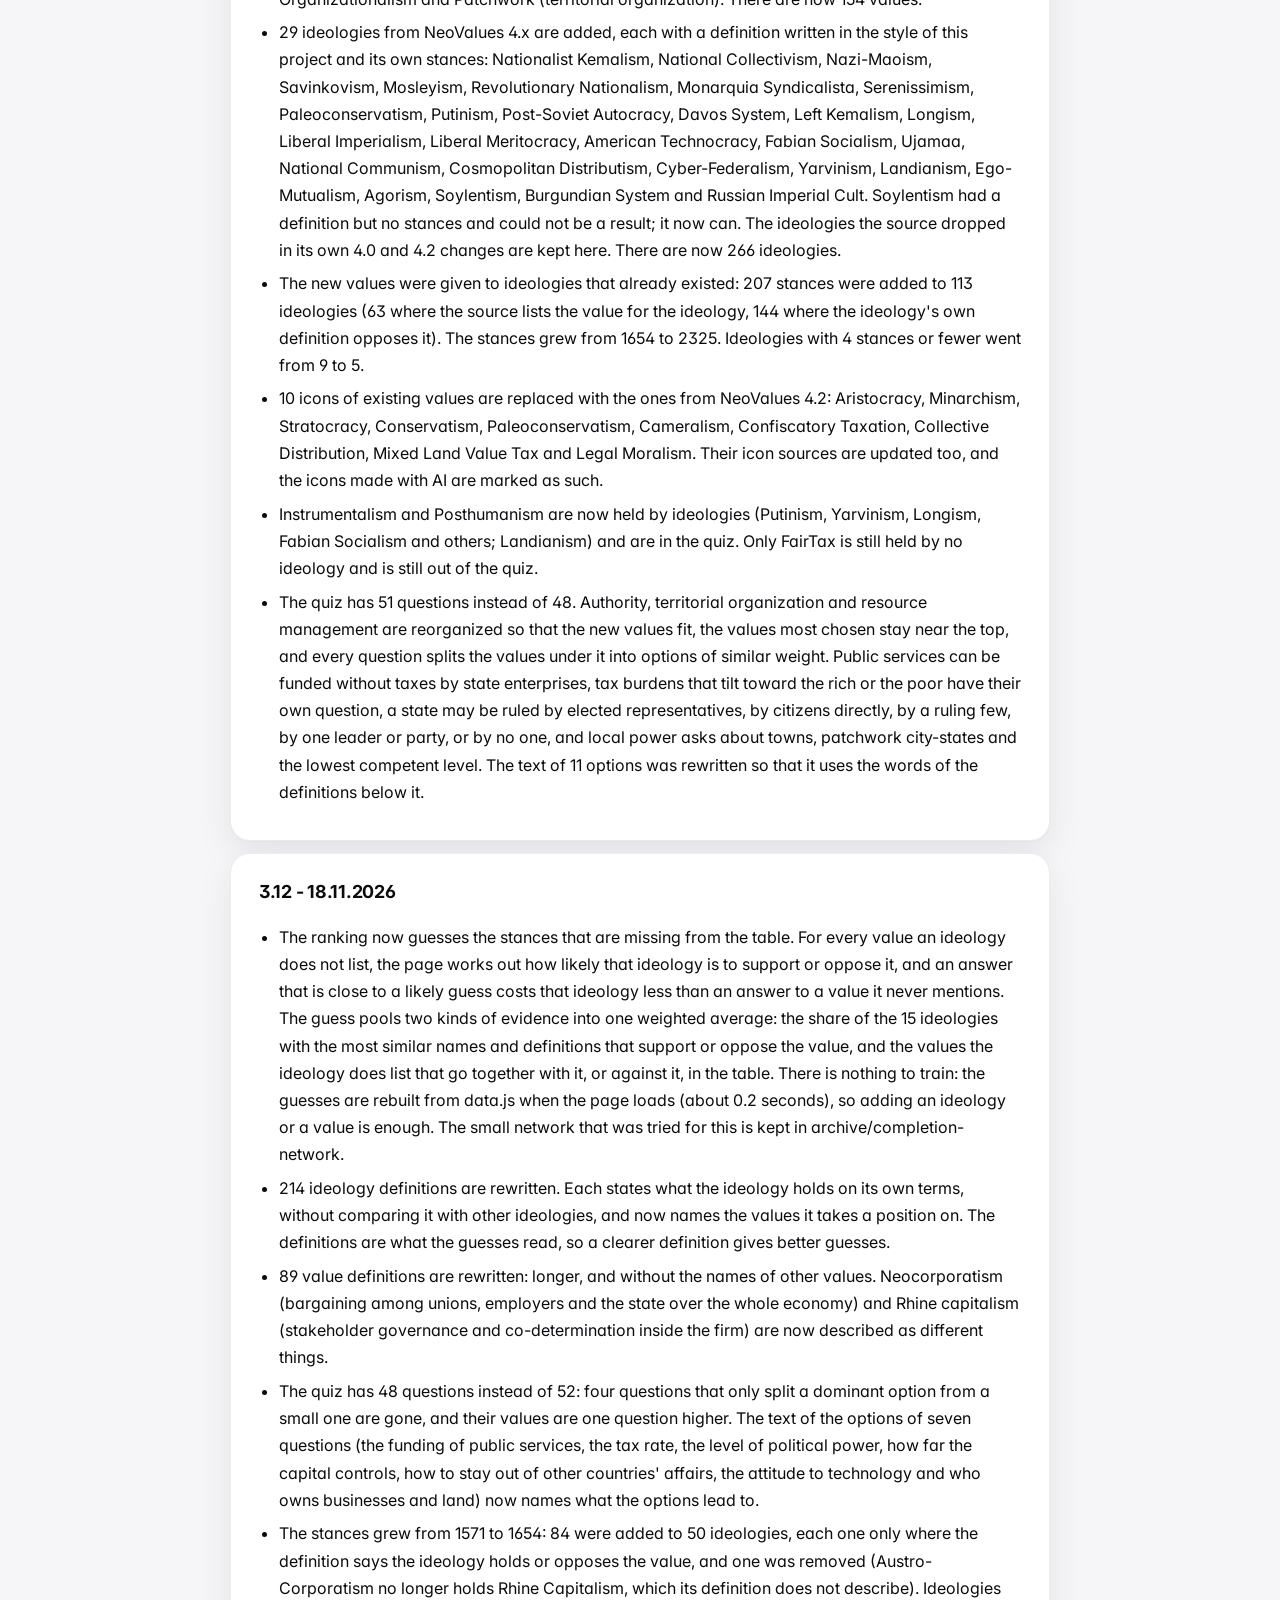
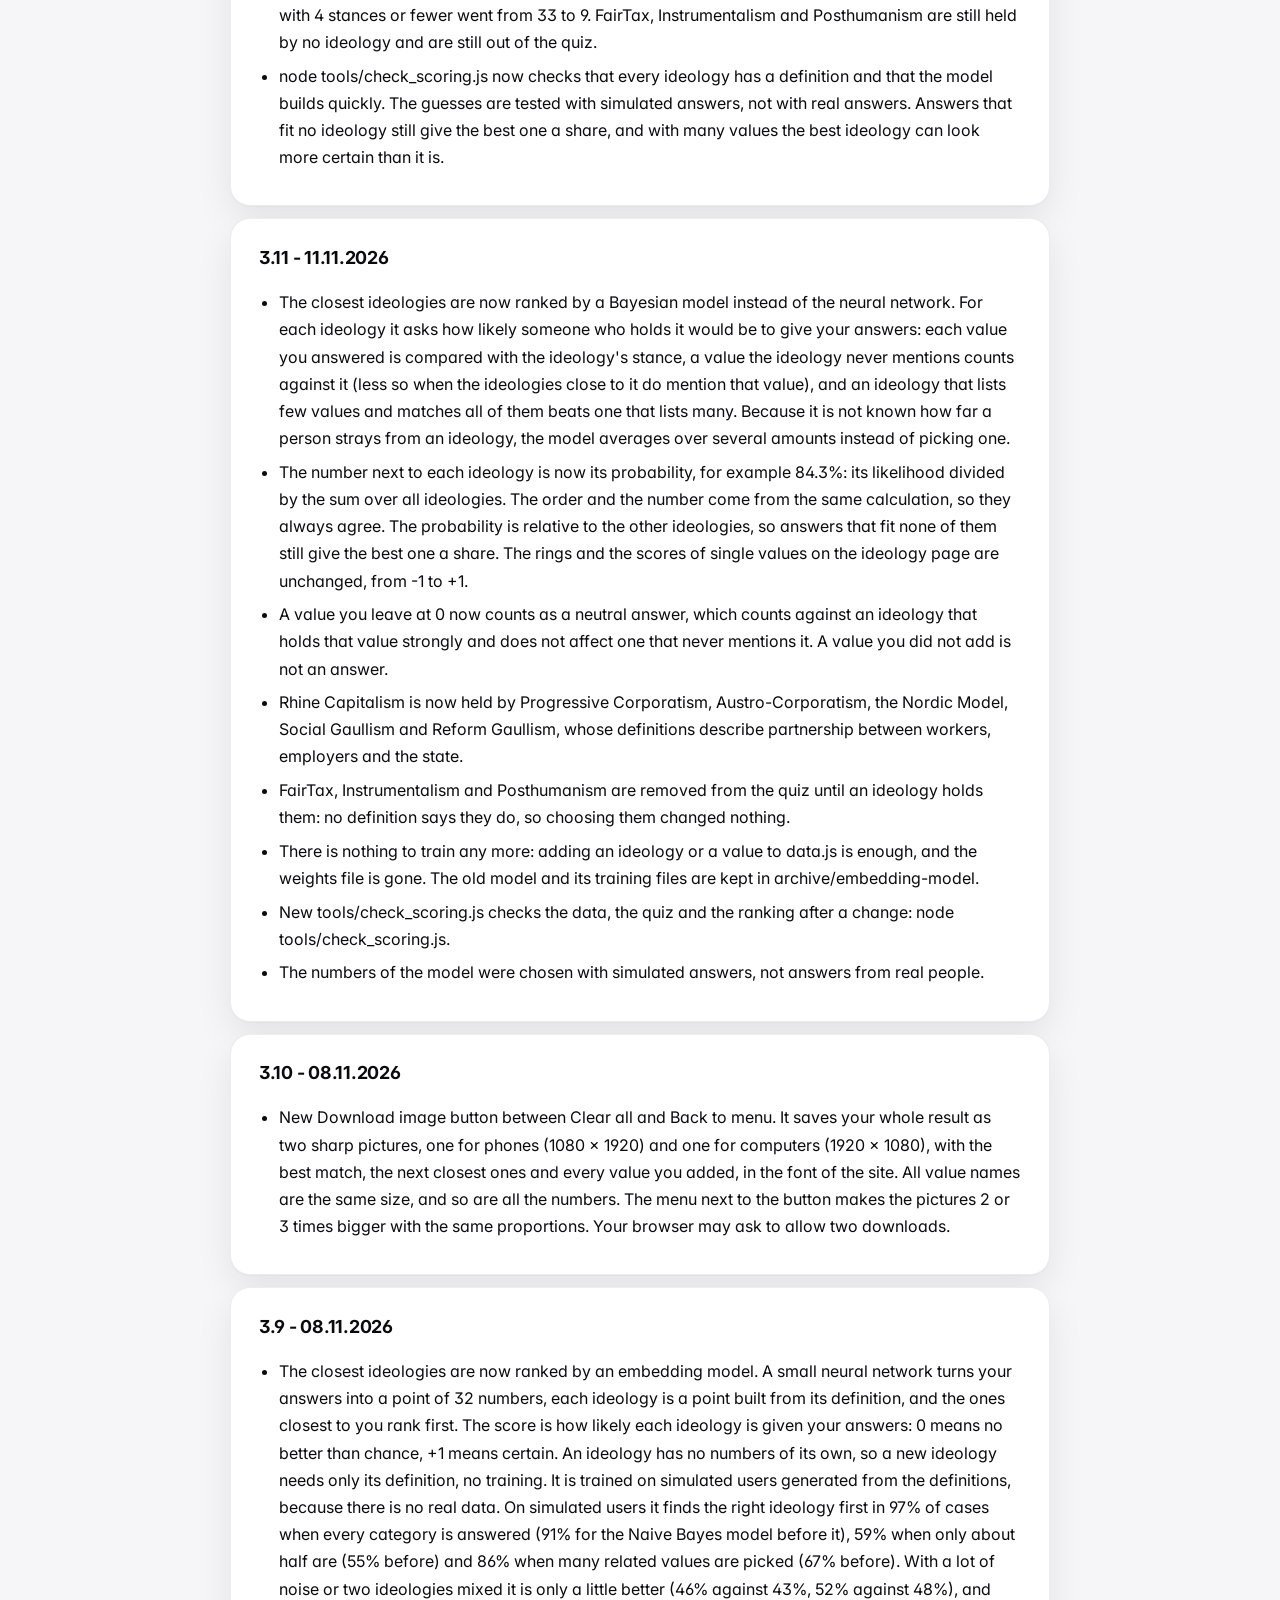
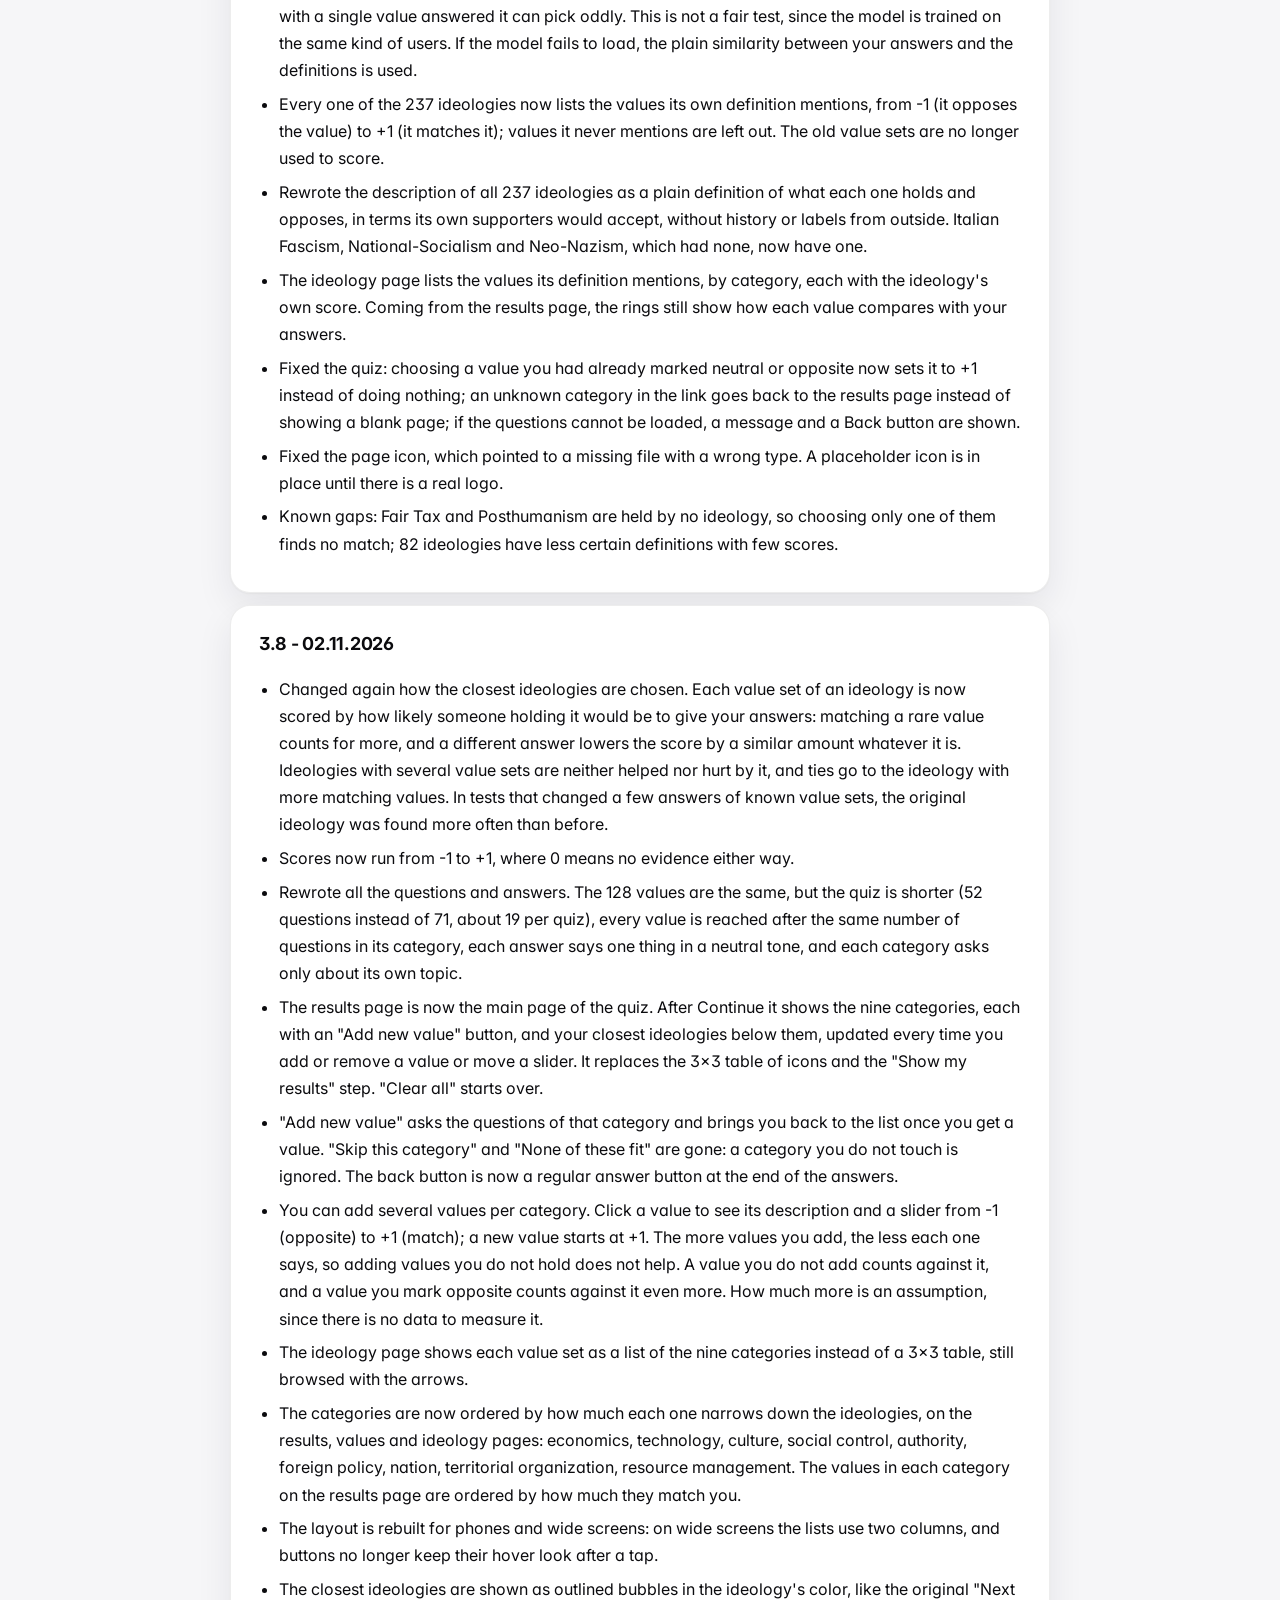
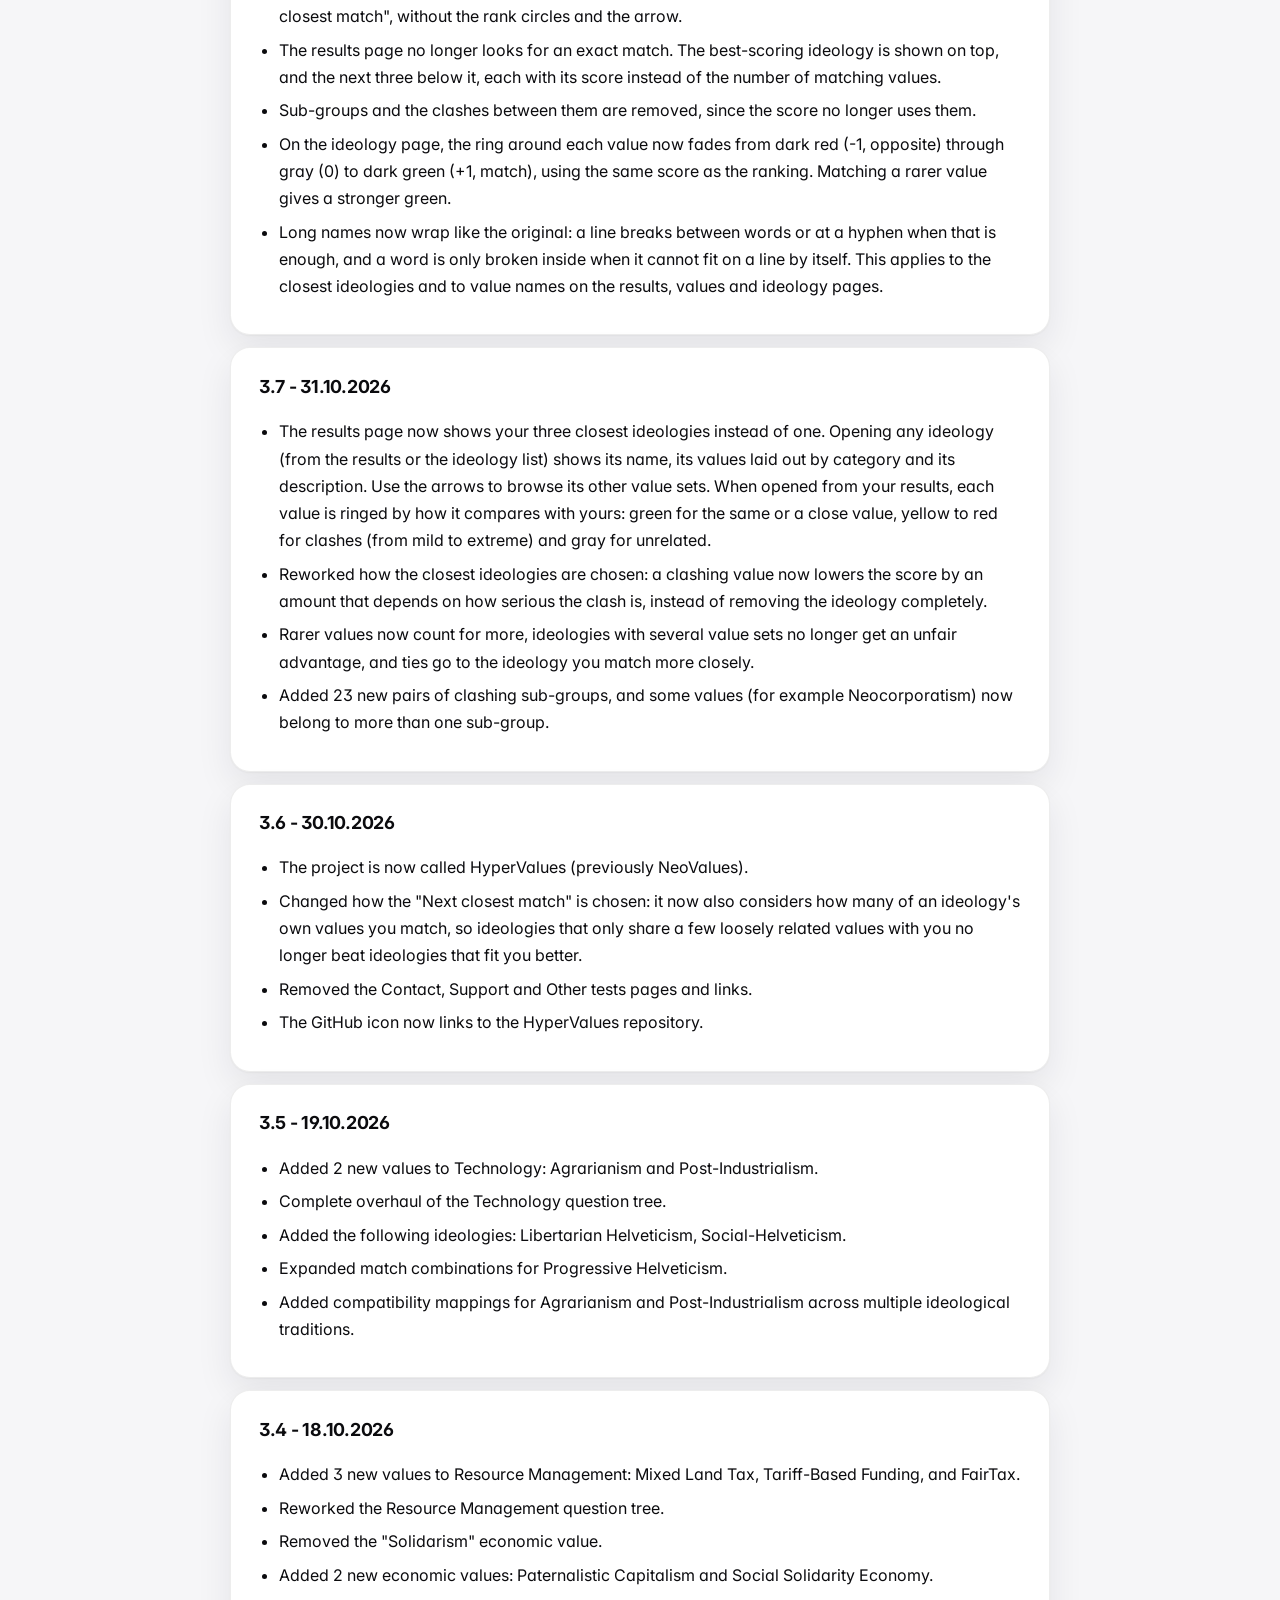
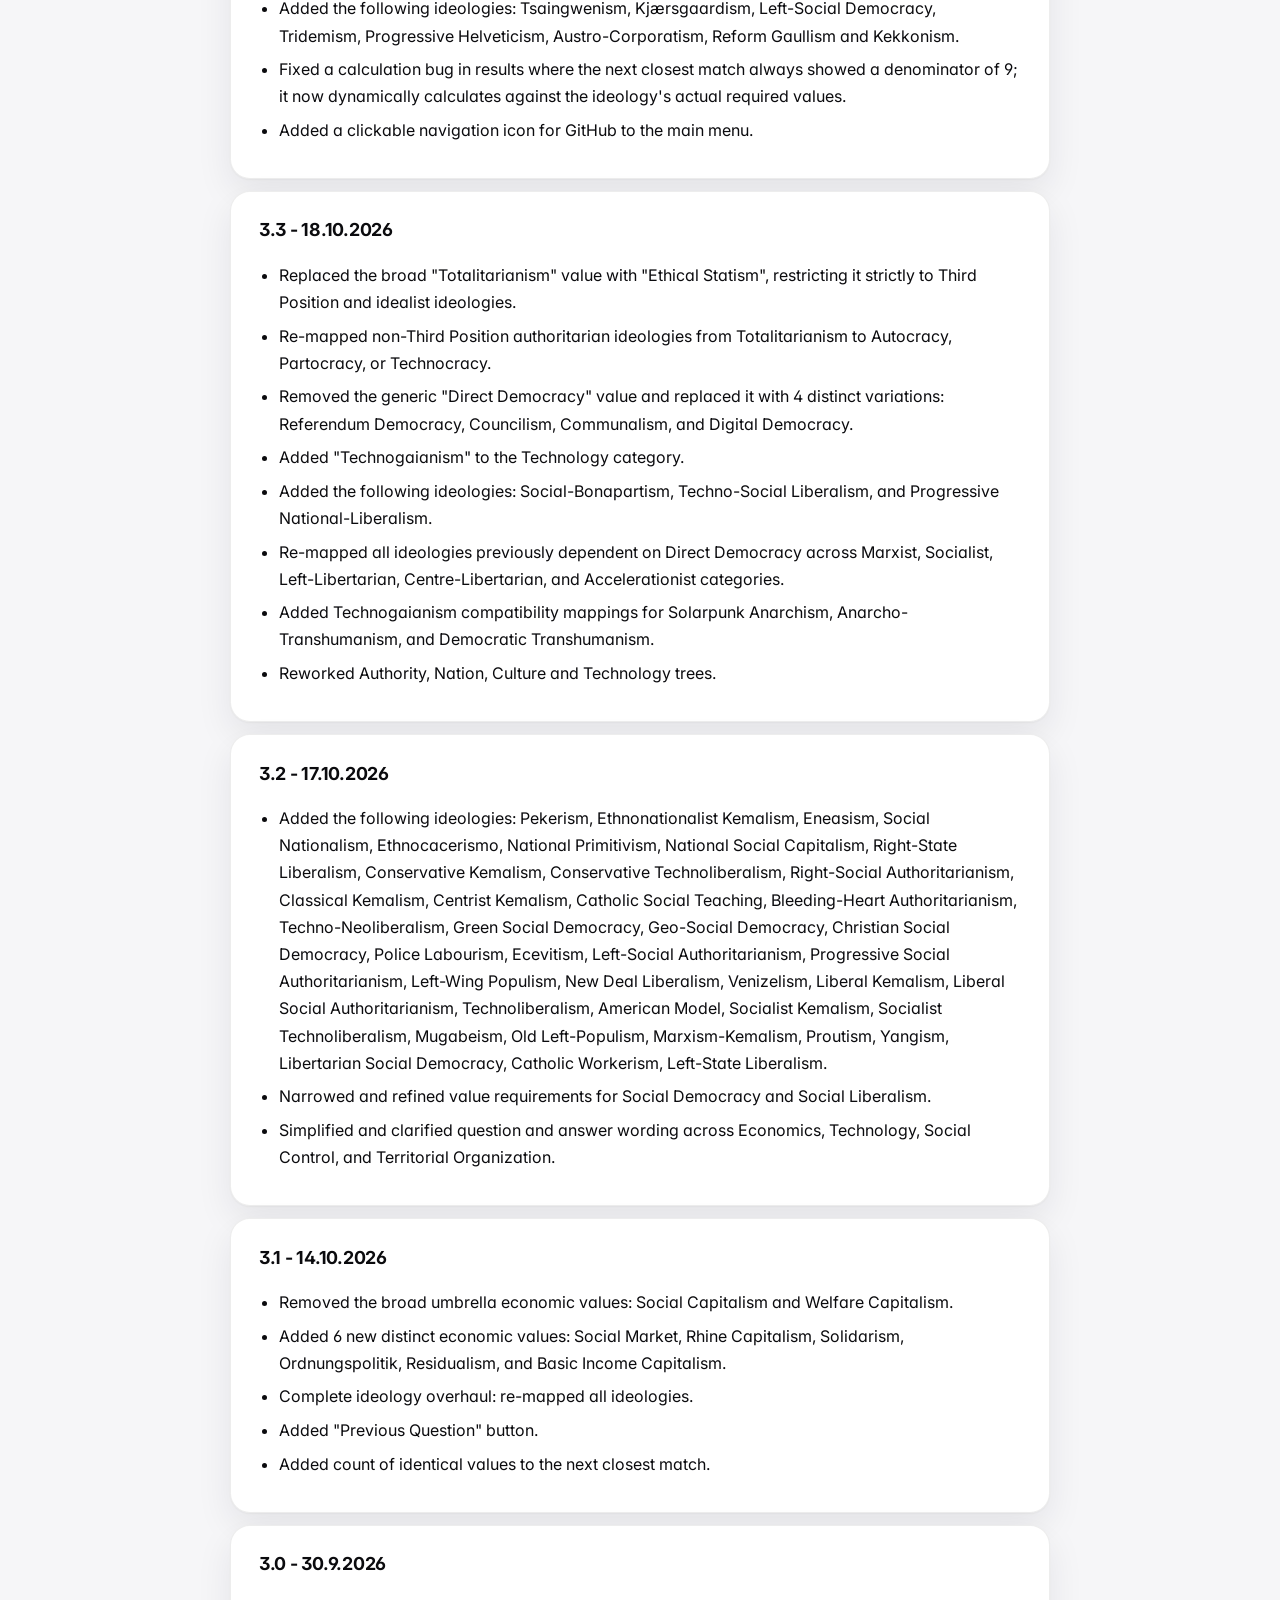
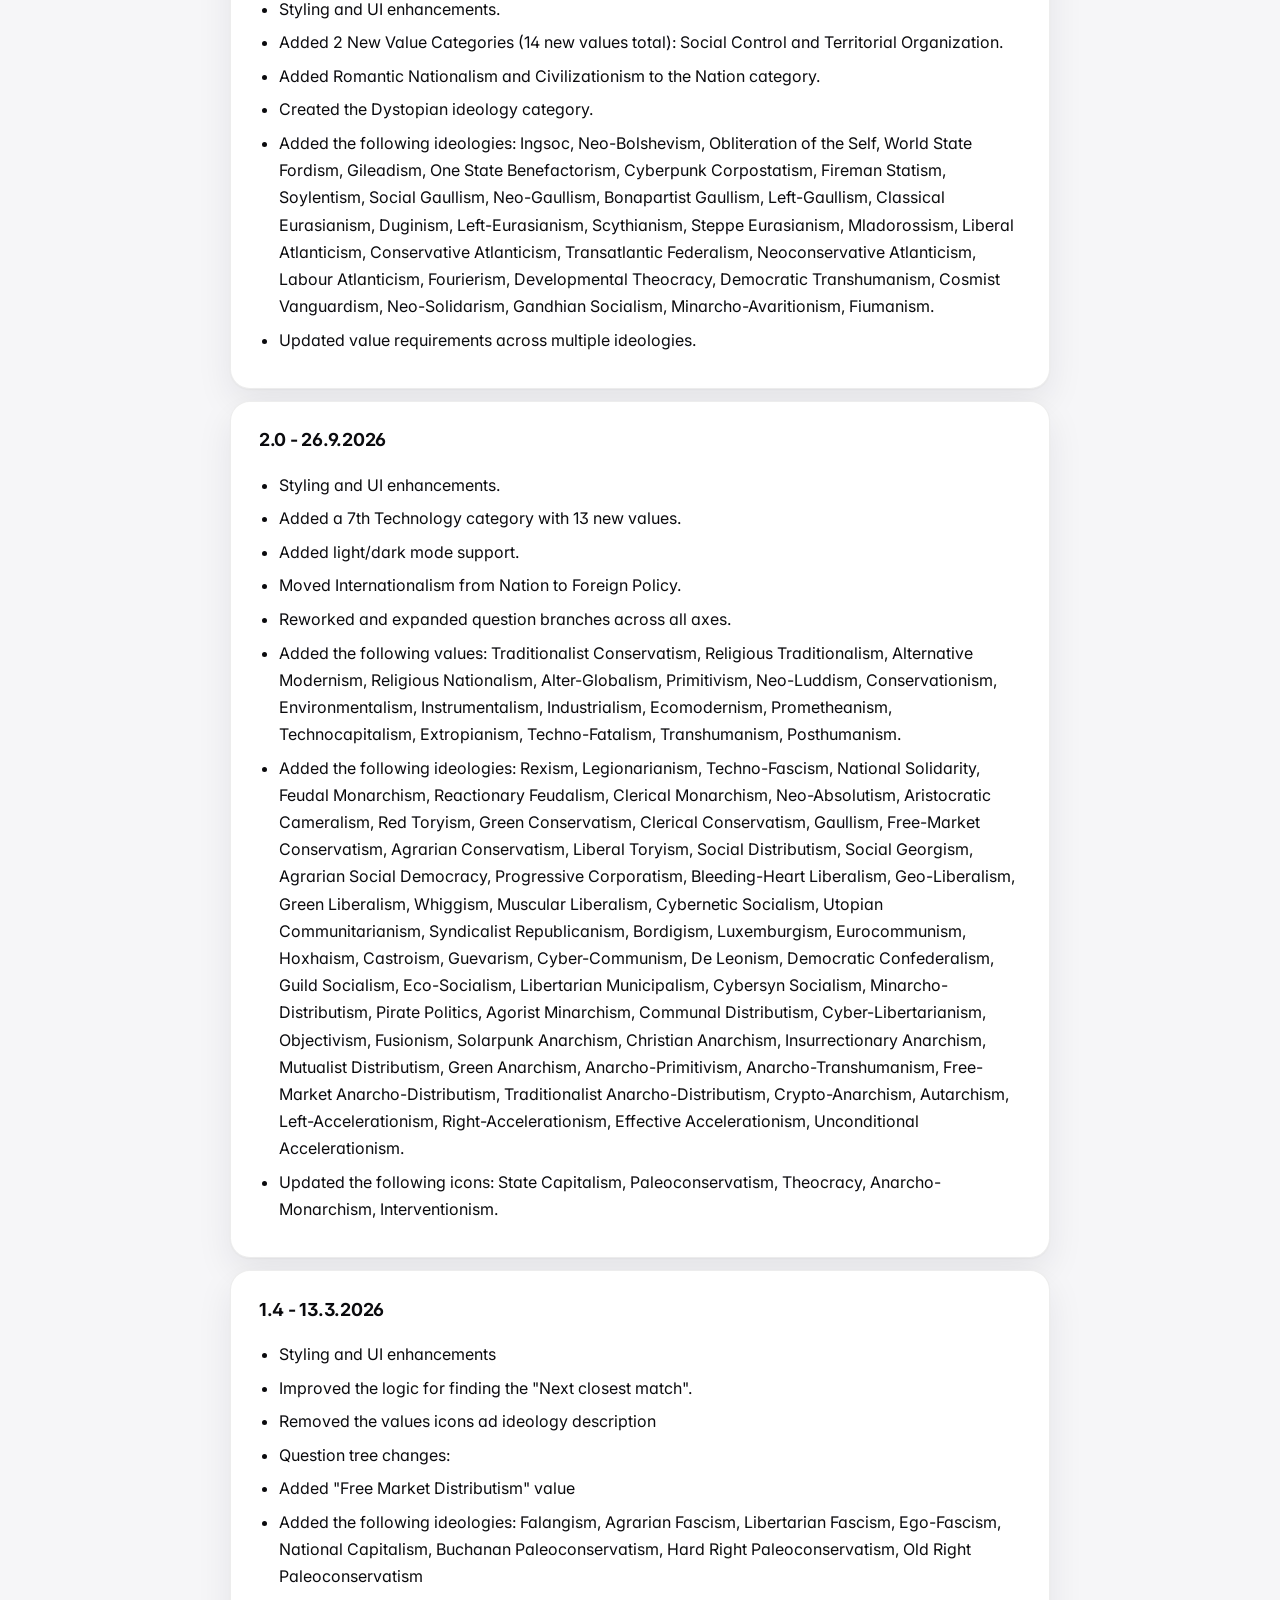
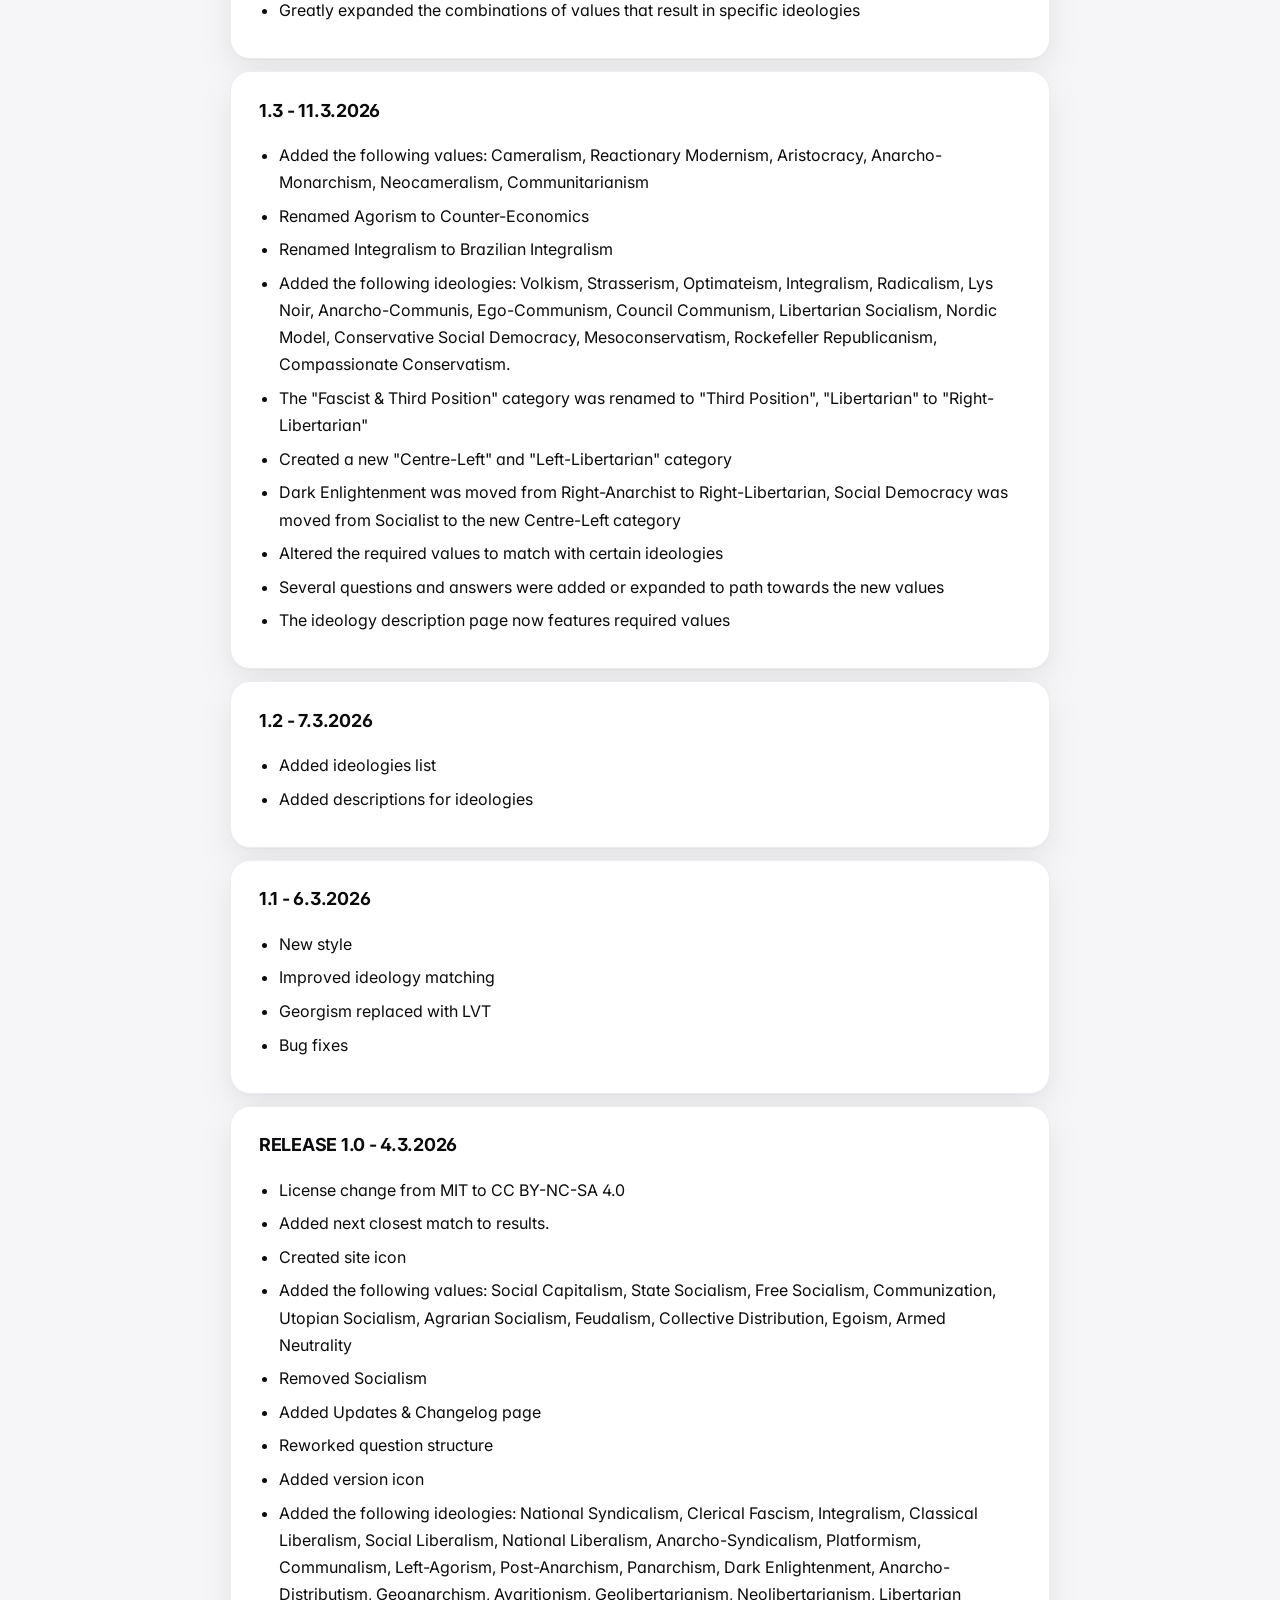
==== commit dbd7cf85: "New look" ====
--- a/changelog.html
+++ b/changelog.html
@@ -11,6 +11,13 @@
 <body>
     <div class="main-container">
         <h1>Changelog</h1>
+
+        <div class="description-box">
+            <h3>4.0 - 26.11.2026</h3>
+            <ul>
+                <li>Version 4.0, a lot of change incoming</li>
+            </ul>
+        </div>
 
         <div class="description-box">
             <h3>3.2 - 24.11.2026</h3>
--- a/style.css
+++ b/style.css
@@ -1,442 +1,264 @@
-@import url('https://fonts.googleapis.com/css2?family=Quicksand:wght@300;500;700&display=swap');
+/* Hypervalues 4.0 design system. Tokens first, then base, top bar, components. The specialist modules
+   (insights, compare, custom axes, image viewer, 3D map) follow at the end and use the same tokens. */
+@import url('https://fonts.googleapis.com/css2?family=Inter:wght@400;500;600;700;800&display=swap');
 
 :root {
-    --bg-color: #18181b;
-    --card-bg: #27272a;
-    --text-primary: #f4f4f5;
-    --text-dim: #a1a1aa;
-    --accent-primary: #d4d4d8;
-    --accent-soft: #71717a;
-    --border-color: rgba(255, 255, 255, 0.08);
-    --card-border: rgba(255, 255, 255, 0.05);
-    --radius-lg: 28px;
-    --radius-sm: 14px;
-    --soft-shadow: 0 10px 40px rgba(0, 0, 0, 0.4);
-    --hover-shadow: rgba(255, 255, 255, 0.1);
-    --corner-fill: #f4f4f5;
-    --corner-color: #18181b;
-    --focus-ring: #7aa7ff;
-    --smooth-transition: all 0.35s cubic-bezier(0.23, 1, 0.32, 1);
+    color-scheme: dark;
+    --bg-color: #0a0a0c;
+    --card-bg: #121216;
+    --surface-2: #1a1a20;
+    --text-primary: #f5f5f7;
+    --text-dim: #9b9ba8;
+    --accent-primary: #f5f5f7;
+    --accent-soft: rgba(255, 255, 255, 0.14);
+    --border-color: rgba(255, 255, 255, 0.1);
+    --card-border: rgba(255, 255, 255, 0.07);
+    --radius-lg: 20px;
+    --radius-sm: 12px;
+    --soft-shadow: 0 1px 0 rgba(255, 255, 255, 0.04) inset, 0 18px 50px rgba(0, 0, 0, 0.45);
+    --hover-shadow: rgba(124, 140, 255, 0.28);
+    --corner-fill: #f5f5f7;
+    --corner-color: #0a0a0c;
+    --focus-ring: #8b9bff;
+    --smooth-transition: all 0.25s cubic-bezier(0.2, 0.8, 0.2, 1);
+    --brand: #7c8cff;
+    --brand-2: #c084fc;
+    --brand-grad: linear-gradient(135deg, #7c8cff 0%, #a678ff 55%, #c084fc 100%);
+    --glass: rgba(10, 10, 12, 0.72);
+    --grid-line: rgba(255, 255, 255, 0.035);
+    --mono: ui-monospace, 'SF Mono', 'JetBrains Mono', Menlo, Consolas, monospace;
+    --topbar-h: 60px;
 }
 
 [data-theme="light"] {
-    --bg-color: #f4f4f6;
+    color-scheme: light;
+    --bg-color: #f6f6f8;
     --card-bg: #ffffff;
-    --text-primary: #18181b;
-    --text-dim: #5b5b64;
-    --accent-primary: #27272a;
-    --accent-soft: #e4e4e7;
-    --border-color: rgba(0, 0, 0, 0.09);
-    --card-border: rgba(0, 0, 0, 0.06);
-    --soft-shadow: 0 10px 30px rgba(0, 0, 0, 0.06);
-    --hover-shadow: rgba(0, 0, 0, 0.12);
-    --corner-fill: #18181b;
-    --corner-color: #f4f4f6;
-    --focus-ring: #1d4ed8;
-}
-
-.theme-toggle-corner {
-    position: fixed;
-    top: 0;
-    right: 0;
-    width: 80px;
-    height: 80px;
-    border: 0;
-    background: transparent;
-    cursor: pointer;
-    z-index: 9999;
-    padding: 0;
-    line-height: 0;
-    clip-path: polygon(0 0, 100% 0, 100% 100%);
-    outline: none;
-    -webkit-tap-highlight-color: transparent;
-    user-select: none;
-}
-
-.theme-toggle-corner:focus,
-.theme-toggle-corner:focus-visible,
-.theme-toggle-corner:active {
-    outline: none;
-    box-shadow: none;
-}
-
-/* the corner is clipped to a triangle, so its focus ring is a thick edge drawn inside it */
-.theme-toggle-corner:focus-visible svg path:first-child {
-    stroke: var(--focus-ring);
-    stroke-width: 34px;
-}
-
-.theme-toggle-corner svg {
-    width: 100%;
-    height: 100%;
-    fill: var(--corner-fill);
-    color: var(--corner-color);
-    transition: var(--smooth-transition);
-}
-
-.theme-toggle-corner:hover svg {
-    transform: scale(1.06);
-}
-
-.theme-toggle-corner .icon-sun,
-.theme-toggle-corner .icon-moon {
-    fill: none;
-    stroke: currentColor;
-    stroke-width: 2.2;
-    stroke-linecap: round;
-    stroke-linejoin: round;
-}
-
-.theme-toggle-corner .icon-sun {
-    display: block;
-}
-.theme-toggle-corner .icon-moon {
-    display: none;
-}
-
-[data-theme="light"] .theme-toggle-corner .icon-sun {
-    display: none;
-}
-[data-theme="light"] .theme-toggle-corner .icon-moon {
-    display: block;
-}
+    --surface-2: #efeff4;
+    --text-primary: #0b0b0e;
+    --text-dim: #5b5b67;
+    --accent-primary: #0b0b0e;
+    --accent-soft: rgba(0, 0, 0, 0.12);
+    --border-color: rgba(0, 0, 0, 0.11);
+    --card-border: rgba(0, 0, 0, 0.07);
+    --soft-shadow: 0 1px 2px rgba(0, 0, 0, 0.04), 0 14px 36px rgba(20, 20, 50, 0.08);
+    --hover-shadow: rgba(79, 70, 229, 0.22);
+    --corner-fill: #0b0b0e;
+    --corner-color: #f6f6f8;
+    --focus-ring: #4338ca;
+    --brand: #4f46e5;
+    --brand-2: #9333ea;
+    --brand-grad: linear-gradient(135deg, #4f46e5 0%, #7c3aed 55%, #9333ea 100%);
+    --glass: rgba(246, 246, 248, 0.8);
+    --grid-line: rgba(0, 0, 0, 0.04);
+}
+
+html { -webkit-text-size-adjust: 100%; text-size-adjust: 100%; scroll-behavior: smooth; }
 
 body {
-    margin: 0;
-    padding: 0;
-    min-height: 100vh;
-    font-family: 'Quicksand', sans-serif;
-    background-color: var(--bg-color);
-    color: var(--text-primary);
-    display: flex;
-    flex-direction: column;
-    align-items: center;
-}
-
-.main-container {
-    width: 100%;
-    max-width: 1200px;
-    min-height: 100vh;
-    padding: 60px 24px;
-    box-sizing: border-box;
-    display: flex;
-    flex-direction: column;
-    align-items: center;
-}
-
-.title-container {
-    display: flex;
-    align-items: center;
-    gap: 10px;
-    margin-bottom: 15px;
-}
-
-h1 {
-    font-weight: 700;
-    font-size: 3.2rem;
-    margin: 0;
-    color: var(--accent-primary);
-    letter-spacing: -1.5px;
-    text-align: center;
-}
-
-.version-icon {
-    width: 30px;
-    height: auto;
-    opacity: 0.3;
-    filter: grayscale(1);
-}
-
-.question-container {
-    min-height: 140px;
-    margin-bottom: 20px;
-    display: flex;
-    align-items: center;
-    justify-content: center;
-    width: 100%;
-}
-
+    margin: 0; padding: 0 env(safe-area-inset-right) env(safe-area-inset-bottom) env(safe-area-inset-left);
+    min-height: 100vh; display: flex; flex-direction: column; align-items: center;
+    font-family: 'Inter', system-ui, -apple-system, 'Segoe UI', Roboto, 'Helvetica Neue', Arial, sans-serif;
+    font-feature-settings: 'cv11', 'ss01'; line-height: 1.55; -webkit-font-smoothing: antialiased;
+    background-color: var(--bg-color); color: var(--text-primary); overflow-x: hidden;
+}
+body::before {   /* soft colored glow behind the page */
+    content: ""; position: fixed; inset: 0; z-index: -2; pointer-events: none;
+    background:
+        radial-gradient(60rem 38rem at 12% -12%, color-mix(in srgb, var(--brand) 20%, transparent), transparent 62%),
+        radial-gradient(48rem 34rem at 104% 2%, color-mix(in srgb, var(--brand-2) 15%, transparent), transparent 58%);
+}
+body::after {    /* fine grid that fades out downwards */
+    content: ""; position: fixed; inset: 0; z-index: -1; pointer-events: none;
+    background-image: linear-gradient(var(--grid-line) 1px, transparent 1px), linear-gradient(90deg, var(--grid-line) 1px, transparent 1px);
+    background-size: 56px 56px;
+    -webkit-mask-image: radial-gradient(ellipse 80% 55% at 50% 0%, #000 0%, transparent 75%);
+    mask-image: radial-gradient(ellipse 80% 55% at 50% 0%, #000 0%, transparent 75%);
+}
+
+/* ===== Top bar ===== */
+.hv-topbar {
+    position: sticky; top: 0; z-index: 100; width: 100%; height: var(--topbar-h); box-sizing: border-box;
+    display: flex; align-items: center; gap: 14px; padding: 0 20px;
+    background: var(--glass); border-bottom: 1px solid var(--border-color);
+    -webkit-backdrop-filter: saturate(1.6) blur(14px); backdrop-filter: saturate(1.6) blur(14px);
+}
+.hv-brand { display: inline-flex; align-items: center; gap: 10px; color: var(--text-primary); font-weight: 700; font-size: 1.02rem; letter-spacing: -0.02em; text-decoration: none; }
+.hv-brand:hover { color: var(--text-primary); text-decoration: none; }
+.hv-brand img { width: 22px; height: 22px; display: block; }
+.hv-ver { padding: 2px 8px; border: 1px solid var(--border-color); border-radius: 999px; color: var(--text-dim); font: 600 0.68rem var(--mono); letter-spacing: 0.02em; }
+.hv-nav { display: flex; align-items: center; gap: 2px; margin: 0 0 0 10px; flex: 1; min-width: 0; }
+.hv-nav a { padding: 8px 12px; border-radius: 10px; color: var(--text-dim); font-size: 0.9rem; font-weight: 500; text-decoration: none; white-space: nowrap; transition: var(--smooth-transition); }
+.hv-nav a:hover { color: var(--text-primary); background: var(--surface-2); text-decoration: none; }
+.hv-nav a[aria-current="page"] { color: var(--text-primary); background: var(--surface-2); box-shadow: inset 0 0 0 1px var(--border-color); }
+.hv-topbar button.theme-toggle-corner, .hv-topbar button.hv-burger {
+    position: static; width: 38px; height: 38px; min-height: 0; padding: 0; margin: 0; display: inline-grid; place-items: center;
+    border: 1px solid var(--border-color); border-radius: 50%; background: var(--card-bg); color: var(--text-primary);
+    clip-path: none; box-shadow: none; transform: none; line-height: 0; cursor: pointer;
+}
+.hv-topbar button.theme-toggle-corner:hover, .hv-topbar button.hv-burger:hover { background: var(--surface-2); border-color: var(--accent-soft); transform: none; box-shadow: none; color: var(--text-primary); }
+.theme-toggle-corner svg, .hv-burger svg { width: 18px; height: 18px; fill: none; stroke: currentColor; stroke-width: 2; stroke-linecap: round; stroke-linejoin: round; }
+.theme-toggle-corner .icon-sun { display: block; }
+.theme-toggle-corner .icon-moon { display: none; }
+[data-theme="light"] .theme-toggle-corner .icon-sun { display: none; }
+[data-theme="light"] .theme-toggle-corner .icon-moon { display: block; }
+.hv-topbar button.hv-burger { display: none; border-radius: 12px; }
+@media (max-width: 860px) {
+    .hv-topbar { padding: 0 14px; }
+    .hv-ver { display: none; }
+    .hv-topbar button.theme-toggle-corner { margin-left: auto; }
+    .hv-topbar button.hv-burger { display: inline-grid; }
+    .hv-nav { display: none; position: absolute; top: var(--topbar-h); left: 0; right: 0; margin: 0; padding: 10px 12px 14px; flex-direction: column; align-items: stretch; background: var(--bg-color); border-bottom: 1px solid var(--border-color); box-shadow: 0 20px 40px rgba(0, 0, 0, 0.25); }
+    .hv-topbar.open .hv-nav { display: flex; }
+    .hv-nav a { padding: 14px 12px; font-size: 1rem; }
+}
+
+/* ===== Layout ===== */
+.main-container { width: 100%; max-width: 1120px; min-height: calc(100vh - var(--topbar-h)); padding: 48px 24px 80px; box-sizing: border-box; display: flex; flex-direction: column; align-items: center; }
+.title-container { display: flex; align-items: center; gap: 10px; margin-bottom: 14px; }
+h1 { margin: 0 0 0.35em; color: var(--text-primary); font-weight: 800; font-size: clamp(2.1rem, 5vw, 3.2rem); line-height: 1.08; letter-spacing: -0.035em; text-align: center; }
+.version-icon { width: 30px; height: auto; opacity: 0.3; filter: grayscale(1); }
+.intro-text { max-width: 760px; color: var(--text-dim); line-height: 1.7; }
+a:hover { color: var(--brand); text-decoration: underline; }
+
+/* ===== Home ===== */
+.hv-hero { text-align: center; max-width: 760px; padding: 28px 0 34px; }
+.hv-eyebrow { display: inline-flex; align-items: center; gap: 8px; margin-bottom: 18px; padding: 5px 12px; border: 1px solid var(--border-color); border-radius: 999px; background: var(--card-bg); color: var(--text-dim); font: 600 0.74rem var(--mono); letter-spacing: 0.04em; text-transform: uppercase; }
+.hv-eyebrow::before { content: ""; width: 7px; height: 7px; border-radius: 50%; background: var(--brand-grad); }
+.hv-hero h1 { font-size: clamp(2.6rem, 8vw, 4.6rem); letter-spacing: -0.045em; background: var(--brand-grad); -webkit-background-clip: text; background-clip: text; -webkit-text-fill-color: transparent; color: transparent; padding-bottom: 0.06em; }
+.hv-lead { margin: 0 auto 26px; max-width: 600px; color: var(--text-dim); font-size: 1.1rem; line-height: 1.65; }
+.hv-cta { display: flex; flex-wrap: wrap; gap: 12px; justify-content: center; }
+.hv-btn { display: inline-flex; align-items: center; justify-content: center; gap: 8px; padding: 13px 24px; border: 1px solid var(--border-color); border-radius: var(--radius-sm); background: var(--card-bg); color: var(--text-primary); font: 600 1rem 'Inter', system-ui, sans-serif; text-decoration: none; cursor: pointer; transition: var(--smooth-transition); }
+.hv-btn:hover { background: var(--surface-2); border-color: var(--accent-soft); color: var(--text-primary); text-decoration: none; transform: translateY(-1px); }
+.hv-btn.primary { border-color: transparent; background: var(--brand-grad); color: #ffffff; box-shadow: 0 10px 30px -10px color-mix(in srgb, var(--brand) 80%, transparent); }
+.hv-btn.primary:hover { color: #ffffff; filter: brightness(1.08); box-shadow: 0 14px 34px -10px color-mix(in srgb, var(--brand) 90%, transparent); }
+.hv-section-label { align-self: flex-start; margin: 30px 0 12px; color: var(--text-dim); font: 600 0.74rem var(--mono); letter-spacing: 0.1em; text-transform: uppercase; }
+.hv-grid { width: 100%; display: grid; grid-template-columns: repeat(auto-fill, minmax(250px, 1fr)); gap: 14px; }
+.hv-card { position: relative; display: flex; flex-direction: column; gap: 6px; padding: 20px 22px 22px; border: 1px solid var(--card-border); border-radius: 18px; background: var(--card-bg); color: var(--text-primary); text-decoration: none; box-shadow: var(--soft-shadow); transition: var(--smooth-transition); overflow: hidden; }
+.hv-card::before { content: ""; position: absolute; inset: 0; opacity: 0; background: radial-gradient(320px 140px at 100% 0%, color-mix(in srgb, var(--brand) 16%, transparent), transparent 70%); transition: opacity 0.25s ease; pointer-events: none; }
+.hv-card:hover { border-color: color-mix(in srgb, var(--brand) 55%, var(--border-color)); transform: translateY(-3px); color: var(--text-primary); text-decoration: none; }
+.hv-card:hover::before { opacity: 1; }
+.hv-card-n { color: var(--brand); font: 600 0.74rem var(--mono); letter-spacing: 0.06em; }
+.hv-card h3 { margin: 2px 0 0; font-size: 1.08rem; font-weight: 650; letter-spacing: -0.015em; }
+.hv-card p { margin: 0; color: var(--text-dim); font-size: 0.9rem; line-height: 1.55; }
+.hv-card-arrow { position: absolute; top: 18px; right: 20px; color: var(--text-dim); font-size: 1.1rem; transition: var(--smooth-transition); }
+.hv-card:hover .hv-card-arrow { color: var(--brand); transform: translate(2px, -2px); }
+
+/* ===== Quiz and page content ===== */
+.question-container { min-height: 140px; margin-bottom: 20px; display: flex; align-items: center; justify-content: center; width: 100%; }
 #question {
-    background-color: var(--card-bg);
-    padding: 35px 50px;
-    border-radius: var(--radius-lg);
-    font-size: 1.4rem;
-    font-weight: 500;
-    line-height: 1.5;
-    box-shadow: var(--soft-shadow);
-    max-width: 800px;
-    border: 1px solid var(--card-border);
-    text-align: center;
-}
-
+    max-width: 800px; margin: 0; padding: 34px 44px; box-sizing: border-box; text-align: center;
+    font-size: 1.35rem; font-weight: 600; line-height: 1.5; letter-spacing: -0.015em; border-radius: var(--radius-lg); box-shadow: var(--soft-shadow);
+    border: 1px solid transparent;
+    background: linear-gradient(var(--card-bg), var(--card-bg)) padding-box, linear-gradient(135deg, color-mix(in srgb, var(--brand) 70%, transparent), var(--card-border) 40%, color-mix(in srgb, var(--brand-2) 55%, transparent)) border-box;
+}
 button {
-    padding: 16px 24px;
-    background-color: var(--card-bg);
-    border: 1px solid var(--border-color);
-    border-radius: var(--radius-sm);
-    color: var(--text-primary);
-    font-family: inherit;
-    font-size: 1.05rem;
-    font-weight: 700;
-    cursor: pointer;
-    transition: var(--smooth-transition);
-}
-
-button:hover {
-    background-color: var(--text-primary);
-    color: var(--bg-color);
-    transform: translateY(-2px);
-    box-shadow: 0 5px 15px var(--hover-shadow);
-}
-
-.description-box {
-    background-color: var(--card-bg);
-    padding: 14px 24px;
-    border-radius: var(--radius-lg);
-    text-align: left;
-    line-height: 1.7;
-    border: 1px solid var(--card-border);
-    width: 100%;
-    max-width: 800px;
-    box-sizing: border-box;
-    align-self: center;
-    margin-top: 10px;
-}
-
-.license-bubble {
-    background-color: var(--card-bg);
-    color: var(--text-primary);
-    width: 90%;
-    max-width: 800px;
-    height: auto;
-    max-height: 60vh;
-    padding: 30px;
-    border-radius: var(--radius-lg);
-    overflow-y: auto;
-    border: 1px solid var(--card-border);
-    margin-top: 20px;
-    margin-bottom: 20px;
-}
-
-#buttons {
-    display: flex;
-    flex-direction: column;
-    gap: 12px;
-    width: 100%;
-    max-width: 480px;
-    margin-top: 20px;
-    margin-bottom: 50px;
-}
-
-.button-container {
-    display: flex;
-    flex-direction: column;
-    align-items: center;
-    gap: 15px;
-    margin-top: 20px;
-    margin-bottom: 40px;
-    width: 100%;
-}
-
-.button-container button {
-    width: auto;
-    min-width: 220px;
-    max-width: 400px;
-    text-align: center;
-}
-
-#buttons.multi-column {
-    display: flex;
-    flex-direction: column;
-    max-width: 480px;
-    gap: 12px;
-}
-
-.values-flex-container {
-    display: flex;
-    justify-content: flex-start;
-    flex-wrap: wrap;
-    gap: 28px 20px;
-    margin-top: 20px;
-    width: 100%;
-    box-sizing: border-box;
-}
-
-#ideologies-container .values-flex-container {
-    display: flex;
-    flex-wrap: wrap;
-    justify-content: flex-start;
-    gap: 12px;
-    margin-top: 15px;
-}
-
-.result-item {
-    display: flex;
-    flex-direction: column;
-    align-items: center;
-    justify-content: flex-start;
-    width: 140px;
-    min-width: 0;
-    box-sizing: border-box;
-    transition: var(--smooth-transition);
-}
-
-.result-icon {
-    width: 90px;
-    height: 90px;
-    margin-bottom: 10px;
-    flex-shrink: 0;
-    filter: drop-shadow(0 5px 15px rgba(0, 0, 0, 0.3));
-    transition: var(--smooth-transition);
-}
-
-.result-item:hover .result-icon {
-    transform: scale(1.08);
-}
-
-.result-text {
-    font-size: 0.82rem;
-    font-weight: 700;
-    line-height: 1.25;
-    color: var(--text-dim);
-    text-transform: uppercase;
-    text-align: center;
-    width: 100%;
-    margin: 0;
-    padding: 0 4px;
-    box-sizing: border-box;
-    overflow-wrap: anywhere;
-    word-break: normal;
-    hyphens: auto;
-}
-
-.label-bubble {
-    display: inline-block;
-    padding: 14px 40px;
-    border-radius: 50px;
-    font-weight: 700;
-    font-size: 1.8rem;
-    color: #ffffff;
-    margin: 15px 0;
-    box-shadow: 0 4px 20px rgba(0, 0, 0, 0.3);
-    transition: var(--smooth-transition);
-    box-sizing: border-box;
-}
-
-#secondary-label {
-    background-color: transparent !important;
-    font-size: 1.1rem;
-    margin-top: 10px;
-    border: 2px solid;
-    box-shadow: none;
-}
-
-.category-section {
-    width: 100%;
-    margin-bottom: 45px;
-}
-
-.category-title {
-    font-size: 1.5rem;
-    color: var(--accent-primary);
-    margin-bottom: 20px;
-    border-bottom: 1px solid var(--accent-soft);
-    padding-bottom: 8px;
-    text-align: left;
-}
-
-.desc-icon {
-    width: 110px;
-    height: 110px;
-    margin-bottom: 15px;
-    filter: drop-shadow(0 8px 16px rgba(0, 0, 0, 0.4));
-    transition: var(--smooth-transition);
-}
-
-.desc-icon:hover {
-    transform: scale(1.05);
-}
-
-.original-work-sign {
-    display: none;
-    text-align: center;
-    margin: 0 auto;
-    color: var(--text-primary);
-    text-decoration: none;
-    transition: var(--smooth-transition);
-}
-
-a:hover {
-    color: var(--accent-primary);
-    text-decoration: underline;
-}
-
-.version-text {
-    font-size: 0.85rem;
-    color: var(--text-dim);
-    font-weight: 500;
-    opacity: 0.6;
-    margin-top: -5px;
-}
-
-.footer-icons {
-    display: flex;
-    justify-content: center;
-    align-items: center;
-    gap: 20px;
-    margin-top: 0px;
-}
-
-.footer-icon-link {
-    display: inline-flex;
-    align-items: center;
-    justify-content: center;
-    text-decoration: none;
-    transition: transform 0.2s ease, opacity 0.2s ease;
-}
-
-.footer-icon {
-    width: 70px;
-    height: 70px;
-    opacity: 0.8;
-    transition: opacity 0.2s ease, transform 0.2s ease;
-}
-
-.footer-icon-link:hover .footer-icon {
-    opacity: 1;
-    transform: scale(1.12);
-}
-
-/* Mobile */
-@media (max-width: 800px) {
-    #values-container .category-section .values-flex-container {
-        display: grid;
+    padding: 13px 20px; border: 1px solid var(--border-color); border-radius: var(--radius-sm); background-color: var(--card-bg); color: var(--text-primary);
+    font-family: inherit; font-size: 1rem; font-weight: 600; letter-spacing: -0.005em; cursor: pointer; transition: var(--smooth-transition);
+}
+button:hover { background-color: var(--surface-2); border-color: color-mix(in srgb, var(--brand) 55%, var(--border-color)); transform: translateY(-1px); box-shadow: 0 8px 24px -10px var(--hover-shadow); }
+button:active { transform: translateY(0); }
+.description-box { width: 100%; max-width: 820px; box-sizing: border-box; align-self: center; margin-top: 12px; padding: 18px 28px; border: 1px solid var(--card-border); border-radius: var(--radius-lg); background-color: var(--card-bg); box-shadow: var(--soft-shadow); text-align: left; line-height: 1.7; }
+.description-box h3 { margin: 0.3em 0 0.4em; font-size: 1.12rem; font-weight: 700; letter-spacing: -0.015em; }
+.description-box ul { padding-left: 1.25em; }
+.description-box li { margin: 0.4em 0; color: var(--text-primary); }
+.license-bubble { width: 90%; max-width: 820px; max-height: 60vh; margin: 20px 0; padding: 28px; box-sizing: border-box; overflow-y: auto; border: 1px solid var(--card-border); border-radius: var(--radius-lg); background-color: var(--card-bg); color: var(--text-primary); box-shadow: var(--soft-shadow); }
+#buttons { display: flex; flex-direction: column; gap: 10px; width: 100%; max-width: 520px; margin: 20px 0 50px; }
+#buttons.multi-column { display: flex; flex-direction: column; max-width: 520px; gap: 10px; }
+.button-container { display: flex; flex-direction: column; align-items: center; gap: 12px; width: 100%; margin: 20px 0 40px; }
+.button-container button { width: auto; min-width: 220px; max-width: 400px; text-align: center; }
+.values-flex-container { display: flex; justify-content: flex-start; flex-wrap: wrap; gap: 20px 14px; margin-top: 18px; width: 100%; box-sizing: border-box; }
+#ideologies-container .values-flex-container { display: flex; flex-wrap: wrap; justify-content: flex-start; gap: 10px; margin-top: 14px; }
+.result-item { display: flex; flex-direction: column; align-items: center; justify-content: flex-start; width: 140px; min-width: 0; padding: 12px 6px 10px; box-sizing: border-box; border: 1px solid transparent; border-radius: 16px; transition: var(--smooth-transition); }
+.result-item:hover { background: var(--card-bg); border-color: var(--card-border); box-shadow: var(--soft-shadow); }
+.result-icon { width: 88px; height: 88px; margin-bottom: 10px; flex-shrink: 0; filter: drop-shadow(0 6px 14px rgba(0, 0, 0, 0.28)); transition: var(--smooth-transition); }
+.result-item:hover .result-icon { transform: scale(1.07); }
+.result-text { width: 100%; margin: 0; padding: 0 4px; box-sizing: border-box; color: var(--text-dim); font-size: 0.76rem; font-weight: 600; line-height: 1.3; letter-spacing: 0.03em; text-transform: uppercase; text-align: center; overflow-wrap: anywhere; word-break: normal; hyphens: auto; }
+.result-agree { margin: 2px 0 0; color: var(--text-dim); font: 600 0.78rem var(--mono); line-height: 1.2; text-align: center; }
+.result-none { box-sizing: border-box; border: 2px dashed rgba(127, 127, 127, 0.5); border-radius: 50%; filter: none; }
+.result-none.add-icon { display: flex; align-items: center; justify-content: center; }
+.result-none.add-icon::before { content: "+"; color: var(--text-dim); font-size: 2rem; line-height: 1; }
+.label-bubble { display: inline-block; margin: 14px 0; padding: 13px 34px; box-sizing: border-box; border-radius: 999px; color: #ffffff; font-weight: 700; font-size: 1.6rem; letter-spacing: -0.02em; box-shadow: 0 10px 30px -10px rgba(0, 0, 0, 0.5), inset 0 1px 0 rgba(255, 255, 255, 0.25); transition: var(--smooth-transition); }
+#secondary-label { margin-top: 10px; border: 2px solid; background-color: transparent !important; font-size: 1.05rem; box-shadow: none; }
+.category-section { width: 100%; margin-bottom: 40px; }
+.category-title { display: flex; align-items: center; gap: 10px; margin: 0 0 18px; padding-bottom: 10px; border-bottom: 1px solid var(--border-color); color: var(--text-primary); font-size: 1.15rem; font-weight: 700; letter-spacing: -0.015em; text-align: left; }
+.category-title::before { content: ""; flex: none; width: 8px; height: 8px; border-radius: 3px; background: var(--brand-grad); }
+.desc-icon { width: 110px; height: 110px; margin-bottom: 14px; filter: drop-shadow(0 10px 20px rgba(0, 0, 0, 0.35)); transition: var(--smooth-transition); }
+.desc-icon:hover { transform: scale(1.05); }
+.original-work-sign { display: none; margin: 0 auto; color: var(--text-primary); text-align: center; text-decoration: none; }
+.version-text { margin-top: -4px; color: var(--text-dim); font: 500 0.78rem var(--mono); letter-spacing: 0.02em; opacity: 0.8; }
+.footer-icons { display: flex; justify-content: center; align-items: center; gap: 14px; margin-top: 36px; }
+.footer-icon-link { display: inline-flex; align-items: center; justify-content: center; width: 48px; height: 48px; border: 1px solid var(--border-color); border-radius: 50%; background: var(--card-bg); text-decoration: none; transition: var(--smooth-transition); }
+.footer-icon-link:hover { border-color: var(--accent-soft); background: var(--surface-2); text-decoration: none; transform: translateY(-2px); }
+.footer-icon { width: 24px; height: 24px; opacity: 0.85; }
+.footer-icon-link:hover .footer-icon { opacity: 1; }
+
+/* closest-ideology pills */
+#closest-section { display: flex; flex-direction: column; align-items: center; width: 100%; margin-top: 4px; }
+.closest-heading { margin: 8px 0 4px; color: var(--text-dim); font: 600 0.74rem var(--mono); letter-spacing: 0.1em; text-transform: uppercase; }
+#closest-list { display: flex; flex-direction: column; align-items: center; width: 100%; }
+.closest-pill { display: inline-block; max-width: 100%; margin: 6px 0; padding: 12px 32px; box-sizing: border-box; border: 2px solid var(--pill-color, #7a7a7a); border-radius: 999px; background-color: transparent; color: var(--pill-ink-dark, var(--pill-color, #7a7a7a)); font-size: 1.02rem; font-weight: 700; letter-spacing: -0.01em; text-align: center; text-decoration: none; overflow-wrap: break-word; word-break: normal; hyphens: auto; transition: var(--smooth-transition); }
+[data-theme="light"] .closest-pill { color: var(--pill-ink-light, var(--pill-color, #7a7a7a)); }
+.label-score, .cp-score { white-space: nowrap; font-variant-numeric: tabular-nums; }
+.closest-pill:hover { text-decoration: none; filter: brightness(1.15); transform: translateY(-1px); }
+.category-list { width: 100%; }
+#values-container .category-section { margin-bottom: 32px; scroll-margin-top: calc(var(--topbar-h) + 12px); }
+
+/* sliders */
+.slider-block { --thumb: 26px; --track: 44px; width: 100%; max-width: 520px; margin: 4px 0 10px; }
+.slider-readout { text-align: center; margin-bottom: 4px; }
+.slider-number { font-size: 1.9rem; font-weight: 800; letter-spacing: -0.03em; line-height: 1.2; font-variant-numeric: tabular-nums; }
+.slider-word { min-height: 1.4em; color: var(--text-dim); font-size: 0.95rem; }
+.slider { position: relative; height: var(--track); width: 100%; }
+.slider-bar { position: absolute; left: calc(var(--thumb) / 2); right: calc(var(--thumb) / 2); top: 50%; height: 8px; transform: translateY(-50%); box-sizing: border-box; border: 1px solid var(--border-color); border-radius: 6px; background: linear-gradient(90deg, color-mix(in srgb, var(--brand) 35%, var(--surface-2)), var(--surface-2) 50%, color-mix(in srgb, var(--brand-2) 35%, var(--surface-2))); }
+.slider input[type="range"] { position: absolute; inset: 0; width: 100%; height: 100%; margin: 0; padding: 0; background: transparent; -webkit-appearance: none; appearance: none; cursor: pointer; touch-action: pan-y; }
+.slider input[type="range"]::-webkit-slider-runnable-track { height: var(--track); background: transparent; }
+.slider input[type="range"]::-moz-range-track { height: var(--track); background: transparent; }
+.slider input[type="range"]::-webkit-slider-thumb { -webkit-appearance: none; width: var(--thumb); height: var(--thumb); margin-top: calc((var(--track) - var(--thumb)) / 2); border: 3px solid var(--brand); border-radius: 50%; background: #ffffff; box-shadow: 0 2px 10px rgba(0, 0, 0, 0.4); }
+.slider input[type="range"]::-moz-range-thumb { width: var(--thumb); height: var(--thumb); box-sizing: border-box; border: 3px solid var(--brand); border-radius: 50%; background: #ffffff; box-shadow: 0 2px 10px rgba(0, 0, 0, 0.4); }
+.slider input[type="range"]:focus-visible { outline: none; }
+.slider input[type="range"]:focus-visible::-webkit-slider-thumb { box-shadow: 0 0 0 4px color-mix(in srgb, var(--focus-ring) 45%, transparent); }
+.slider input[type="range"]:focus-visible::-moz-range-thumb { box-shadow: 0 0 0 4px color-mix(in srgb, var(--focus-ring) 45%, transparent); }
+.slider-labels { display: grid; grid-template-columns: repeat(3, 1fr); margin: 0 calc(var(--thumb) / 2); color: var(--text-dim); font-size: 0.82rem; line-height: 1.25; }
+.slider-labels span:nth-child(1) { text-align: left; }
+.slider-labels span:nth-child(2) { text-align: center; }
+.slider-labels span:nth-child(3) { text-align: right; }
+
+/* accessibility */
+:focus-visible { outline: 3px solid var(--focus-ring); outline-offset: 3px; }
+.main-container:focus { outline: none; }
+.skip-link { position: fixed; top: 8px; left: 8px; z-index: 10000; padding: 10px 16px; border-radius: var(--radius-sm); background: var(--text-primary); color: var(--bg-color); font-weight: 700; text-decoration: none; transform: translateY(-200%); }
+.skip-link:focus { transform: none; }
+.sr-only { position: absolute; width: 1px; height: 1px; margin: -1px; padding: 0; overflow: hidden; clip: rect(0, 0, 0, 0); white-space: nowrap; border: 0; }
+img, svg, canvas, video, table { max-width: 100%; }
+button, .btn, a.button, .hv-btn, select, input[type="button"], input[type="submit"] { touch-action: manipulation; }
+::selection { background: color-mix(in srgb, var(--brand) 40%, transparent); }
+* { scrollbar-color: var(--accent-soft) transparent; }
+@media (max-width: 800px) { .hv-hero { padding-top: 12px; } .hv-grid { grid-template-columns: 1fr; } .main-container { padding-top: 28px; } }
+
+/* ===== Responsive and touch rules ===== */
+@media (max-width: 800px){
+  #values-container .category-section .values-flex-container{display: grid;
         grid-template-columns: repeat(3, minmax(0, 1fr));
         gap: 24px 10px;
         width: 100%;
         max-width: 100%;
         margin: 15px 0 0;
         justify-items: center;
-        box-sizing: border-box;
-    }
-    .result-item {
-        width: 100% !important;
+        box-sizing: border-box;}
+  .result-item{width: 100% !important;
         max-width: 105px;
         min-width: 0;
         display: flex;
         flex-direction: column;
         align-items: center;
         justify-content: flex-start;
-        box-sizing: border-box;
-    }
-    .result-icon {
-        width: 70px;
+        box-sizing: border-box;}
+  .result-icon{width: 70px;
         height: 70px;
         margin-bottom: 6px;
-        flex-shrink: 0;
-    }
-    .result-text {
-        font-size: 0.68rem;
+        flex-shrink: 0;}
+  .result-text{font-size: 0.68rem;
         line-height: 1.2;
         margin: 0;
         padding: 0 2px;
@@ -444,10 +266,8 @@
         box-sizing: border-box;
         overflow-wrap: anywhere;
         word-break: normal;
-        hyphens: auto;
-    }
-    #ideologies-container .values-flex-container {
-        display: flex !important;
+        hyphens: auto;}
+  #ideologies-container .values-flex-container{display: flex !important;
         flex-direction: row !important;
         flex-wrap: wrap !important;
         justify-content: flex-start !important;
@@ -456,10 +276,8 @@
         width: 100% !important;
         max-width: 100% !important;
         margin: 15px 0 0 !important;
-        box-sizing: border-box !important;
-    }
-    #ideologies-container .label-bubble {
-        font-size: 0.88rem !important;
+        box-sizing: border-box !important;}
+  #ideologies-container .label-bubble{font-size: 0.88rem !important;
         padding: 8px 18px !important;
         margin: 3px !important;
         width: auto !important;
@@ -473,1293 +291,281 @@
         box-sizing: border-box !important;
         overflow-wrap: break-word !important;
         word-break: normal !important;
-        hyphens: auto !important;
-    }
-    .label-bubble {
-        font-size: 0.85rem;
+        hyphens: auto !important;}
+  .label-bubble{font-size: 0.85rem;
         padding: 8px 16px;
         margin: 4px;
         width: auto;
         max-width: 90%;
         box-sizing: border-box;
-        text-align: center;
-    }
-    #label {
-        font-size: 1.4rem !important;
+        text-align: center;}
+  #label{font-size: 1.4rem !important;
         padding: 12px 28px !important;
         margin: 15px 0 8px 0 !important;
-        display: inline-block;
-    }
-    #secondary-label {
-        font-size: 0.95rem !important;
+        display: inline-block;}
+  #secondary-label{font-size: 0.95rem !important;
         padding: 8px 18px !important;
         margin-top: 8px !important;
-        display: inline-block;
-    }
-    .button-container {
-        align-items: center;
-    }
-    #ideology-title {
-        font-size: 1.8rem;
+        display: inline-block;}
+  .button-container{align-items: center;}
+  #ideology-title{font-size: 1.8rem;
         margin-bottom: 15px;
-        padding: 0 10px;
-    }
-    .license-bubble {
-        width: 100% !important;
+        padding: 0 10px;}
+  .license-bubble{width: 100% !important;
         max-width: 100vw;
         box-sizing: border-box;
         padding: 20px !important;
         margin: 20px 0 !important;
         border-radius: var(--radius-sm);
         height: auto;
-        max-height: 65vh;
-    }
-    #license-text {
-        white-space: pre-wrap !important;
+        max-height: 65vh;}
+  #license-text{white-space: pre-wrap !important;
         word-wrap: break-word;
-        font-size: 0.85rem;
-    }
-    .category-title {
-        font-size: 1.2rem;
+        font-size: 0.85rem;}
+  .category-title{font-size: 1.2rem;
         text-align: left;
-        width: 100%;
-    }
-}
-
-/* ---------- Closest matches (results page) ---------- */
-#closest-section {
-    display: flex;
-    flex-direction: column;
-    align-items: center;
-    width: 100%;
-    margin-top: 4px;
-}
-
-.closest-heading {
-    margin: 6px 0 4px;
-    font-size: 0.8rem;
-    font-weight: 700;
-    letter-spacing: 0.06em;
-    text-transform: uppercase;
-    color: var(--text-dim);
-}
-
-#closest-list {
-    display: flex;
-    flex-direction: column;
-    align-items: center;
-    width: 100%;
-}
-
-/* Same look as the original "Next closest match": an outlined bubble in the ideology's color */
-.closest-pill {
-    display: inline-block;
-    max-width: 100%;
-    margin: 6px 0;
-    padding: 14px 40px;
-    border: 2px solid var(--pill-color, #7a7a7a);
-    border-radius: 50px;
-    background-color: transparent;
-    color: var(--pill-ink-dark, var(--pill-color, #7a7a7a));
-    font-size: 1.1rem;
-    font-weight: 700;
-    text-align: center;
-    text-decoration: none;
-    box-sizing: border-box;
-    overflow-wrap: break-word;
-    word-break: normal;
-    hyphens: auto;
-    transition: var(--smooth-transition);
-}
-
-[data-theme="light"] .closest-pill {
-    color: var(--pill-ink-light, var(--pill-color, #7a7a7a));
-}
-
-.label-score,
-.cp-score {
-    white-space: nowrap;
-}
-
-.closest-pill:hover {
-    text-decoration: none;
-    filter: brightness(1.2);
-}
-
-@media (max-width: 800px) {
-    .closest-pill {
-        max-width: 90%;
+        width: 100%;}
+}
+@media (max-width: 800px){
+  .closest-pill{max-width: 90%;
         padding: 8px 18px;
-        font-size: 0.95rem;
-    }
-}
-
-/* ---------- Lists of values by category (results page and ideology page) ---------- */
-.category-list {
-    width: 100%;
-}
-
-#values-container .category-section {
-    margin-bottom: 32px;
-    scroll-margin-top: 12px;
-}
-
-.result-agree {
-    margin: 2px 0 0;
-    font-size: 0.8rem;
-    font-weight: 700;
-    line-height: 1.2;
-    text-align: center;
-    color: var(--text-dim);
-}
-
-.result-none {
-    box-sizing: border-box;
-    border: 2px dashed rgba(127, 127, 127, 0.55);
-    border-radius: 50%;
-    filter: none;
-}
-
-.result-none.add-icon {
-    display: flex;
-    align-items: center;
-    justify-content: center;
-}
-
-.result-none.add-icon::before {
-    content: "+";
-    font-size: 2rem;
-    line-height: 1;
-    color: var(--text-dim);
-}
-
-/* ---------- Results page: your closest ideologies, below the list ---------- */
-.results-panel {
-    display: flex;
-    flex-direction: column;
-    align-items: center;
-    width: 100%;
-    margin: 4px 0 8px;
-}
-
-/* ---------- Ideology page: value sets, browsed with the arrows ---------- */
-.iv-viewer {
-    display: flex;
-    flex-direction: column;
-    align-items: center;
-    width: 100%;
-    margin: 14px 0 8px;
-}
-
-.iv-nav {
-    display: flex;
-    align-items: center;
-    justify-content: center;
-    gap: 14px;
-}
-
-.iv-arrow {
-    flex: 0 0 auto;
-    display: flex;
-    align-items: center;
-    justify-content: center;
-    width: 44px;
-    height: 44px;
-    min-width: 0;
-    padding: 0;
-    border-radius: 50%;
-    box-shadow: none;
-    line-height: 1;
-}
-
-.iv-arrow::before {
-    content: "";
-    width: 10px;
-    height: 10px;
-    margin-left: 5px;
-    border-left: 2px solid currentColor;
-    border-bottom: 2px solid currentColor;
-    transform: rotate(45deg);
-}
-
-.iv-arrow-next::before {
-    margin-left: 0;
-    margin-right: 5px;
-    transform: rotate(225deg);
-}
-
-.iv-dots {
-    display: flex;
-    flex-wrap: wrap;
-    justify-content: center;
-    gap: 8px;
-    max-width: 280px;
-}
-
-.iv-dot {
-    width: 9px;
-    height: 9px;
-    min-width: 0;
-    padding: 0;
-    border: 0;
-    border-radius: 50%;
-    background-color: var(--text-dim);
-    box-shadow: none;
-    opacity: 0.4;
-}
-
-.iv-dot:hover {
-    background-color: var(--text-dim);
-    opacity: 0.8;
-}
-
-.iv-dot.active {
-    background-color: var(--text-primary);
-    opacity: 1;
-}
-
-.iv-caption {
-    margin: 6px 0 22px;
-    min-height: 1.2em;
-    font-size: 0.78rem;
-    color: var(--text-dim);
-}
-
-/* ---------- Value page: slider from -1 to +1 ---------- */
-.value-edit {
-    width: 100%;
-    justify-content: center;
-}
-
-.slider-block {
-    --thumb: 26px;
-    --track: 44px;
-    width: 100%;
-    max-width: 520px;
-    margin: 4px 0 10px;
-}
-
-.slider-readout {
-    text-align: center;
-    margin-bottom: 4px;
-}
-
-.slider-number {
-    font-size: 1.8rem;
-    font-weight: 700;
-    line-height: 1.2;
-}
-
-.slider-word {
-    min-height: 1.4em;
-    font-size: 0.95rem;
-    color: var(--text-dim);
-}
-
-.slider {
-    position: relative;
-    height: var(--track);
-    width: 100%;
-}
-
-.slider-bar {
-    position: absolute;
-    left: calc(var(--thumb) / 2);
-    right: calc(var(--thumb) / 2);
-    top: 50%;
-    height: 8px;
-    transform: translateY(-50%);
-    background-color: #ffffff;
-    border: 1px solid rgba(127, 127, 127, 0.6);
-    border-radius: 5px;
-    box-sizing: border-box;
-}
-
-.slider input[type="range"] {
-    position: absolute;
-    inset: 0;
-    width: 100%;
-    height: 100%;
-    margin: 0;
-    padding: 0;
-    background: transparent;
-    -webkit-appearance: none;
-    appearance: none;
-    cursor: pointer;
-    touch-action: pan-y;
-}
-
-.slider input[type="range"]::-webkit-slider-runnable-track {
-    height: var(--track);
-    background: transparent;
-}
-
-.slider input[type="range"]::-moz-range-track {
-    height: var(--track);
-    background: transparent;
-}
-
-.slider input[type="range"]::-webkit-slider-thumb {
-    -webkit-appearance: none;
-    width: var(--thumb);
-    height: var(--thumb);
-    margin-top: calc((var(--track) - var(--thumb)) / 2);
-    border-radius: 50%;
-    background: #ffffff;
-    border: 2px solid #18181b;
-    box-shadow: 0 1px 5px rgba(0, 0, 0, 0.45);
-}
-
-.slider input[type="range"]::-moz-range-thumb {
-    width: var(--thumb);
-    height: var(--thumb);
-    box-sizing: border-box;
-    border-radius: 50%;
-    background: #ffffff;
-    border: 2px solid #18181b;
-    box-shadow: 0 1px 5px rgba(0, 0, 0, 0.45);
-}
-
-.slider input[type="range"]:focus-visible {
-    outline: none;
-}
-
-.slider input[type="range"]:focus-visible::-webkit-slider-thumb {
-    box-shadow: 0 0 0 3px var(--text-dim);
-}
-
-.slider input[type="range"]:focus-visible::-moz-range-thumb {
-    box-shadow: 0 0 0 3px var(--text-dim);
-}
-
-.slider-labels {
-    display: grid;
-    grid-template-columns: repeat(3, 1fr);
-    margin: 0 calc(var(--thumb) / 2);
-    font-size: 0.85rem;
-    line-height: 1.25;
-    color: var(--text-dim);
-}
-
-.slider-labels span:nth-child(1) {
-    text-align: left;
-}
-
-.slider-labels span:nth-child(2) {
-    text-align: center;
-}
-
-.slider-labels span:nth-child(3) {
-    text-align: right;
-}
-
-/* ---------- Wide screens: the lists use two columns, with room between them ---------- */
-@media (min-width: 980px) {
-    .category-list {
-        display: grid;
+        font-size: 0.95rem;}
+}
+@media (min-width: 980px){
+  .category-list{display: grid;
         grid-template-columns: repeat(2, minmax(0, 1fr));
         column-gap: 64px;
-        align-items: start;
-    }
-}
-
-/* ---------- Phones and tablets ---------- */
-@media (max-width: 800px) {
-    .main-container {
-        padding: 28px 16px;
-    }
-
-    .question-container {
-        min-height: 0;
-        margin-bottom: 14px;
-    }
-
-    #question {
-        padding: 22px 20px;
-        font-size: 1.15rem;
-    }
-
-    button {
-        padding: 14px 18px;
+        align-items: start;}
+}
+@media (max-width: 800px){
+  .main-container{padding: 28px 16px;}
+  .question-container{min-height: 0;
+        margin-bottom: 14px;}
+  #question{padding: 22px 20px;
+        font-size: 1.15rem;}
+  button{padding: 14px 18px;
         font-size: 1rem;
-        line-height: 1.35;
-    }
-
-    #buttons {
-        margin-top: 10px;
-        margin-bottom: 30px;
-    }
-
-    .button-container button {
-        min-width: min(220px, 100%);
-    }
-}
-
-/* Touch screens: bigger slider, and no hover look left behind after a tap */
-@media (pointer: coarse) {
-    .slider-block {
-        --thumb: 34px;
-        --track: 56px;
-    }
-}
-
-@media (hover: none) {
-    button:hover {
-        background-color: var(--card-bg);
+        line-height: 1.35;}
+  #buttons{margin-top: 10px;
+        margin-bottom: 30px;}
+  .button-container button{min-width: min(220px, 100%);}
+}
+@media (pointer: coarse){
+  .slider-block{--thumb: 34px;
+        --track: 56px;}
+}
+@media (hover: none){
+  button:hover{background-color: var(--card-bg);
         color: var(--text-primary);
         transform: none;
-        box-shadow: none;
-    }
-
-    .result-item:hover .result-icon {
-        transform: none;
-    }
-}
-
-/* Download image: the button with the size menu next to it */
-.download-row {
-    display: flex;
-    justify-content: center;
-    align-items: stretch;
-    gap: 10px;
-    width: 100%;
-}
-
-.download-row select {
-    padding: 0 12px;
-    background-color: var(--card-bg);
-    border: 1px solid var(--border-color);
-    border-radius: var(--radius-sm);
-    color: var(--text-primary);
-    font-family: inherit;
-    font-size: 1.05rem;
-    font-weight: 700;
-    cursor: pointer;
-}
-
-.download-note {
-    margin: -5px 0 0;
-    font-size: 0.8rem;
-    color: var(--text-dim);
-    text-align: center;
-}
-
-
-/* ---------- Accessibility ---------- */
-:focus-visible {
-    outline: 3px solid var(--focus-ring);
-    outline-offset: 3px;
-}
-
-.main-container:focus {
-    outline: none;
-}
-
-.skip-link {
-    position: fixed;
-    top: 8px;
-    left: 8px;
-    z-index: 10000;
-    padding: 10px 16px;
-    border-radius: var(--radius-sm);
-    background: var(--text-primary);
-    color: var(--bg-color);
-    font-weight: 700;
-    text-decoration: none;
-    transform: translateY(-200%);
-}
-
-.skip-link:focus {
-    transform: none;
-}
-
-.sr-only {
-    position: absolute;
-    width: 1px;
-    height: 1px;
-    margin: -1px;
-    padding: 0;
-    overflow: hidden;
-    clip: rect(0, 0, 0, 0);
-    white-space: nowrap;
-    border: 0;
-}
-
-@media (prefers-reduced-motion: reduce) {
-    *, *::before, *::after {
-        animation-duration: 0.01ms !important;
+        box-shadow: none;}
+  .result-item:hover .result-icon{transform: none;}
+}
+@media (prefers-reduced-motion: reduce){
+  *, *::before, *::after{animation-duration: 0.01ms !important;
         animation-iteration-count: 1 !important;
         transition-duration: 0.01ms !important;
-        scroll-behavior: auto !important;
-    }
-
-    button:hover {
-        transform: none;
-    }
-}
-
-/* ---------- Interactive 3D ideology map ---------- */
-.ideology-map-wrap { width: 100%; }
-.ideology-map-canvas { display: block; width: 100%; height: min(62vw, 460px); min-height: 300px; border: 1px solid var(--card-border); border-radius: var(--radius-md); background: var(--bg-color); touch-action: none; cursor: grab; }
-.ideology-map-canvas:active { cursor: grabbing; }
-.ideology-map-tools { display: flex; flex-wrap: wrap; align-items: center; gap: 10px; margin-top: 12px; }
-.ideology-map-tools button { padding: 8px 14px; }
-.ideology-map-hint { margin: 0; color: var(--text-dim); font-size: .9rem; }
-.ideology-map-tooltip { min-height: 1.5em; margin: 10px 0 0; color: var(--text-primary); }
-
-/* ---------- Insights: why this result, fit by category, map (insights.js) ---------- */
-.ins-section {
-    width: 100%;
-    max-width: 900px;
-    box-sizing: border-box;
-    margin-top: 28px;
-    padding: 24px 28px;
-    background-color: var(--card-bg);
-    border: 1px solid var(--card-border);
-    border-radius: var(--radius-lg);
-    text-align: left;
-}
-
-.ins-heading {
-    margin: 0 0 8px;
-    font-size: 1.5rem;
-    font-weight: 700;
-    color: var(--accent-primary);
-}
-
+        scroll-behavior: auto !important;}
+  button:hover{transform: none;}
+}
+@media (pointer: coarse){
+  button, .btn, a.button, select, input[type="button"], input[type="submit"]{min-height: 44px;}
+}
+@media (max-width: 700px){
+  h1{font-size: clamp(1.6rem, 8vw, 2.2rem); overflow-wrap: anywhere;}
+  table{display: block; overflow-x: auto;}
+}
+
+@media (max-width: 700px) { .hv-hero h1 { font-size: clamp(2.4rem, 13vw, 3.2rem); } }
+
+/* ===== Specialist modules: insights, compare, custom axes, image viewer, 3D map ===== */
+.results-panel{display: flex; flex-direction: column; align-items: center; width: 100%; margin: 4px 0 8px;}
+.iv-viewer{display: flex; flex-direction: column; align-items: center; width: 100%; margin: 14px 0 8px;}
+.iv-nav{display: flex; align-items: center; justify-content: center; gap: 14px;}
+.iv-arrow{flex: 0 0 auto; display: flex; align-items: center; justify-content: center; width: 44px; height: 44px; min-width: 0; padding: 0; border-radius: 50%; box-shadow: none; line-height: 1;}
+.iv-arrow::before{content: ""; width: 10px; height: 10px; margin-left: 5px; border-left: 2px solid currentColor; border-bottom: 2px solid currentColor; transform: rotate(45deg);}
+.iv-arrow-next::before{margin-left: 0; margin-right: 5px; transform: rotate(225deg);}
+.iv-dots{display: flex; flex-wrap: wrap; justify-content: center; gap: 8px; max-width: 280px;}
+.iv-dot{width: 9px; height: 9px; min-width: 0; padding: 0; border: 0; border-radius: 50%; background-color: var(--text-dim); box-shadow: none; opacity: 0.4;}
+.iv-dot:hover{background-color: var(--text-dim); opacity: 0.8;}
+.iv-dot.active{background-color: var(--text-primary); opacity: 1;}
+.iv-caption{margin: 6px 0 22px; min-height: 1.2em; font-size: 0.78rem; color: var(--text-dim);}
+.value-edit{width: 100%; justify-content: center;}
+.download-row{display: flex; justify-content: center; align-items: stretch; gap: 10px; width: 100%;}
+.download-row select{padding: 0 12px; background-color: var(--card-bg); border: 1px solid var(--border-color); border-radius: var(--radius-sm); color: var(--text-primary); font-family: inherit; font-size: 1.05rem; font-weight: 700; cursor: pointer;}
+.download-note{margin: -5px 0 0; font-size: 0.8rem; color: var(--text-dim); text-align: center;}
+.ideology-map-wrap{width: 100%;}
+.ideology-map-canvas{display: block; width: 100%; height: min(62vw, 460px); min-height: 300px; border: 1px solid var(--card-border); border-radius: var(--radius-md); background: var(--bg-color); touch-action: none; cursor: grab;}
+.ideology-map-canvas:active{cursor: grabbing;}
+.ideology-map-tools{display: flex; flex-wrap: wrap; align-items: center; gap: 10px; margin-top: 12px;}
+.ideology-map-tools button{padding: 8px 14px;}
+.ideology-map-hint{margin: 0; color: var(--text-dim); font-size: .9rem;}
+.ideology-map-tooltip{min-height: 1.5em; margin: 10px 0 0; color: var(--text-primary);}
+.ins-section{width: 100%; max-width: 900px; box-sizing: border-box; margin-top: 28px; padding: 24px 28px; background-color: var(--card-bg); border: 1px solid var(--card-border); border-radius: var(--radius-lg); text-align: left;}
+.ins-heading{margin: 0 0 8px; font-size: 1.5rem; font-weight: 700; color: var(--accent-primary);}
 .ins-intro,
 .ins-caption,
 .ins-note,
-.ins-empty {
-    margin: 0 0 16px;
-    max-width: 70ch;
-    line-height: 1.6;
-    color: var(--text-dim);
-}
-
-.ins-caption {
-    margin: 14px 0 0;
-    font-size: 0.9rem;
-}
-
-.ins-summary {
-    margin: 16px 0;
-    font-size: 1.1rem;
-    line-height: 1.6;
-}
-
-.ins-tabs {
-    display: flex;
-    flex-wrap: wrap;
-    gap: 8px;
-}
-
-.ins-tab {
-    display: inline-flex;
-    align-items: center;
-    gap: 8px;
-    padding: 9px 16px;
-    font-size: 0.95rem;
-    border-radius: 999px;
-}
-
-.ins-tab::before {
-    content: "";
-    width: 12px;
-    height: 12px;
-    border-radius: 50%;
-    background: var(--tab-color, #7a7a7a);
-    flex: none;
-}
-
-.ins-tab[aria-selected="true"] {
-    border-color: var(--text-primary);
-    background-color: var(--bg-color);
-}
-
-.ins-tab:hover {
-    transform: none;
-}
-
-.ins-tab[aria-selected="true"]:hover {
-    background-color: var(--bg-color);
-    color: var(--text-primary);
-}
-
-.ins-tab-rank {
-    color: var(--text-dim);
-}
-
-.ins-columns {
-    display: grid;
-    grid-template-columns: 1fr 1fr;
-    gap: 8px 28px;
-}
-
-@media (max-width: 700px) {
-    .ins-section { padding: 20px 16px; }
-    .ins-columns { grid-template-columns: 1fr; }
-}
-
+.ins-empty{margin: 0 0 16px; max-width: 70ch; line-height: 1.6; color: var(--text-dim);}
+.ins-caption{margin: 14px 0 0; font-size: 0.9rem;}
+.ins-summary{margin: 16px 0; font-size: 1.1rem; line-height: 1.6;}
+.ins-tabs{display: flex; flex-wrap: wrap; gap: 8px;}
+.ins-tab{display: inline-flex; align-items: center; gap: 8px; padding: 9px 16px; font-size: 0.95rem; border-radius: 999px;}
+.ins-tab::before{content: ""; width: 12px; height: 12px; border-radius: 50%; background: var(--tab-color, #7a7a7a); flex: none;}
+.ins-tab[aria-selected="true"]{border-color: var(--text-primary); background-color: var(--bg-color);}
+.ins-tab:hover{transform: none;}
+.ins-tab[aria-selected="true"]:hover{background-color: var(--bg-color); color: var(--text-primary);}
+.ins-tab-rank{color: var(--text-dim);}
+.ins-columns{display: grid; grid-template-columns: 1fr 1fr; gap: 8px 28px;}
+@media (max-width: 700px){
+  .ins-section{padding: 20px 16px;}
+  .ins-columns{grid-template-columns: 1fr;}
+}
 .ins-group-title,
-.ins-subheading {
-    margin: 18px 0 10px;
-    font-size: 1.05rem;
-    font-weight: 700;
-}
-
-.ins-subheading {
-    margin-top: 26px;
-    font-size: 1.15rem;
-    color: var(--accent-primary);
-}
-
-.ins-chips {
-    display: flex;
-    flex-direction: column;
-    align-items: stretch;
-    gap: 8px;
-}
-
-.ins-chip {
-    display: flex;
-    align-items: center;
-    gap: 12px;
-    padding: 8px 14px 8px 10px;
-    border: 1px solid var(--border-color);
-    border-radius: var(--radius-sm);
-    background-color: var(--bg-color);
-    color: var(--text-primary);
-    text-decoration: none;
-}
-
-.ins-chip:hover {
-    border-color: var(--text-dim);
-}
-
-.ins-chip-icon {
-    width: 34px;
-    height: 34px;
-    flex: none;
-    border-radius: 50%;
-    margin: 4px;
-}
-
-.ins-chip-name {
-    display: block;
-    font-weight: 700;
-    line-height: 1.25;
-}
-
-.ins-chip-note {
-    display: block;
-    font-size: 0.85rem;
-    color: var(--text-dim);
-}
-
-.ins-more {
-    align-self: flex-start;
-    padding: 8px 16px;
-    font-size: 0.9rem;
-}
-
-.ins-chart {
-    width: 100%;
-    max-width: 640px;
-    margin: 0 auto;
-}
-
-.ins-svg {
-    display: block;
-    width: 100%;
-    height: auto;
-}
-
-.ins-ring {
-    fill: none;
-    stroke: var(--text-dim);
-    stroke-opacity: 0.35;
-}
-
-.ins-ring-mid {
-    stroke-opacity: 0.6;
-    stroke-dasharray: 3 4;
-}
-
-.ins-spoke {
-    stroke: var(--text-dim);
-    stroke-opacity: 0.3;
-}
-
-.ins-axis-label {
-    fill: var(--text-primary);
-    font-family: inherit;
-    font-size: 13px;
-    font-weight: 500;
-}
-
-.ins-legend {
-    display: flex;
-    flex-wrap: wrap;
-    justify-content: center;
-    gap: 6px 22px;
-    margin: 14px 0 0;
-    padding: 0;
-    list-style: none;
-    font-weight: 500;
-}
-
-.ins-map-wrap {
-    position: relative;
-    max-width: 760px;
-}
-
-.ins-map-frame {
-    fill: var(--bg-color);
-    stroke: var(--border-color);
-}
-
-.ins-dot {
-    cursor: pointer;
-    stroke: var(--text-dim);
-    stroke-opacity: 0.55;
-    stroke-width: 0.8px;
-}
-
-.ins-dot-hot {
-    stroke: var(--text-primary);
-    stroke-opacity: 1;
-    stroke-width: 2px;
-}
-
-.ins-hollow {
-    fill: var(--card-bg);
-}
-
-.ins-map-label {
-    fill: var(--text-primary);
-    font-family: inherit;
-    font-size: 11.5px;
-    font-weight: 700;
-    paint-order: stroke;
-    stroke: var(--bg-color);
-    stroke-width: 3.5px;
-    pointer-events: none;
-}
-
-.ins-you {
-    fill: var(--text-primary);
-    stroke: var(--bg-color);
-    stroke-width: 3px;
-    pointer-events: none;
-}
-
-.ins-you-b {
-    fill: var(--bg-color);
-    stroke: var(--text-primary);
-    stroke-width: 3px;
-}
-
-.ins-you-label {
-    fill: var(--text-primary);
-    font-family: inherit;
-    font-size: 13px;
-    font-weight: 700;
-    paint-order: stroke;
-    stroke: var(--bg-color);
-    stroke-width: 4px;
-    pointer-events: none;
-}
-
-.ins-link {
-    stroke: var(--text-dim);
-    stroke-width: 1.5;
-    stroke-dasharray: 5 4;
-    pointer-events: none;
-}
-
-.ins-tip {
-    position: absolute;
-    z-index: 5;
-    transform: translate(-50%, -100%);
-    padding: 6px 14px;
-    border: 2px solid var(--text-dim);
-    border-radius: 12px;
-    background-color: var(--card-bg);
-    box-shadow: var(--soft-shadow);
-    white-space: nowrap;
-}
-
-.ins-tip[hidden] {
-    display: none;
-}
-
-.ins-tip-link {
-    color: var(--text-primary);
-    font-weight: 700;
-    text-decoration: none;
-}
-
-/* ---------- Shared result and compare pages ---------- */
-.share-note {
-    max-width: 640px;
-    margin: 10px 0 0;
-    text-align: center;
-    line-height: 1.6;
-    color: var(--text-dim);
-}
-
-.share-status {
-    min-height: 1.5em;
-    margin: 0;
-    text-align: center;
-    font-weight: 500;
-    color: var(--text-dim);
-}
-
-.compare-form {
-    display: grid;
-    grid-template-columns: 1fr 1fr;
-    gap: 16px 28px;
-    margin-top: 24px;
-}
-
-@media (max-width: 700px) {
-    .compare-form { grid-template-columns: 1fr; }
-}
-
-.compare-side {
-    display: flex;
-    flex-direction: column;
-    gap: 8px;
-}
-
-.compare-side label {
-    font-weight: 700;
-}
-
+.ins-subheading{margin: 18px 0 10px; font-size: 1.05rem; font-weight: 700;}
+.ins-subheading{margin-top: 26px; font-size: 1.15rem; color: var(--accent-primary);}
+.ins-chips{display: flex; flex-direction: column; align-items: stretch; gap: 8px;}
+.ins-chip{display: flex; align-items: center; gap: 12px; padding: 8px 14px 8px 10px; border: 1px solid var(--border-color); border-radius: var(--radius-sm); background-color: var(--bg-color); color: var(--text-primary); text-decoration: none;}
+.ins-chip:hover{border-color: var(--text-dim);}
+.ins-chip-icon{width: 34px; height: 34px; flex: none; border-radius: 50%; margin: 4px;}
+.ins-chip-name{display: block; font-weight: 700; line-height: 1.25;}
+.ins-chip-note{display: block; font-size: 0.85rem; color: var(--text-dim);}
+.ins-more{align-self: flex-start; padding: 8px 16px; font-size: 0.9rem;}
+.ins-chart{width: 100%; max-width: 640px; margin: 0 auto;}
+.ins-svg{display: block; width: 100%; height: auto;}
+.ins-ring{fill: none; stroke: var(--text-dim); stroke-opacity: 0.35;}
+.ins-ring-mid{stroke-opacity: 0.6; stroke-dasharray: 3 4;}
+.ins-spoke{stroke: var(--text-dim); stroke-opacity: 0.3;}
+.ins-axis-label{fill: var(--text-primary); font-family: inherit; font-size: 13px; font-weight: 500;}
+.ins-legend{display: flex; flex-wrap: wrap; justify-content: center; gap: 6px 22px; margin: 14px 0 0; padding: 0; list-style: none; font-weight: 500;}
+.ins-map-wrap{position: relative; max-width: 760px;}
+.ins-map-frame{fill: var(--bg-color); stroke: var(--border-color);}
+.ins-dot{cursor: pointer; stroke: var(--text-dim); stroke-opacity: 0.55; stroke-width: 0.8px;}
+.ins-dot-hot{stroke: var(--text-primary); stroke-opacity: 1; stroke-width: 2px;}
+.ins-hollow{fill: var(--card-bg);}
+.ins-map-label{fill: var(--text-primary); font-family: inherit; font-size: 11.5px; font-weight: 700; paint-order: stroke; stroke: var(--bg-color); stroke-width: 3.5px; pointer-events: none;}
+.ins-you{fill: var(--text-primary); stroke: var(--bg-color); stroke-width: 3px; pointer-events: none;}
+.ins-you-b{fill: var(--bg-color); stroke: var(--text-primary); stroke-width: 3px;}
+.ins-you-label{fill: var(--text-primary); font-family: inherit; font-size: 13px; font-weight: 700; paint-order: stroke; stroke: var(--bg-color); stroke-width: 4px; pointer-events: none;}
+.ins-link{stroke: var(--text-dim); stroke-width: 1.5; stroke-dasharray: 5 4; pointer-events: none;}
+.ins-tip{position: absolute; z-index: 5; transform: translate(-50%, -100%); padding: 6px 14px; border: 2px solid var(--text-dim); border-radius: 12px; background-color: var(--card-bg); box-shadow: var(--soft-shadow); white-space: nowrap;}
+.ins-tip[hidden]{display: none;}
+.ins-tip-link{color: var(--text-primary); font-weight: 700; text-decoration: none;}
+.share-note{max-width: 640px; margin: 10px 0 0; text-align: center; line-height: 1.6; color: var(--text-dim);}
+.share-status{min-height: 1.5em; margin: 0; text-align: center; font-weight: 500; color: var(--text-dim);}
+.compare-form{display: grid; grid-template-columns: 1fr 1fr; gap: 16px 28px; margin-top: 24px;}
+@media (max-width: 700px){
+  .compare-form{grid-template-columns: 1fr;}
+}
+.compare-side{display: flex; flex-direction: column; gap: 8px;}
+.compare-side label{font-weight: 700;}
 .compare-side input[type="text"],
 .compare-side input[type="search"],
 .compare-side select,
-.compare-side textarea {
-    padding: 12px 14px;
-    border: 1px solid var(--border-color);
-    border-radius: var(--radius-sm);
-    background-color: var(--bg-color);
-    color: var(--text-primary);
-    font-family: inherit;
-    font-size: 1rem;
-}
-
-.compare-side textarea {
-    min-height: 74px;
-    resize: vertical;
-}
-
-.compare-hint {
-    margin: 0;
-    font-size: 0.9rem;
-    color: var(--text-dim);
-}
-
-.compare-error {
-    margin: 12px 0 0;
-    font-weight: 700;
-    color: #d14343;
-}
-
-[data-theme="light"] .compare-error {
-    color: #b42318;
-}
-
-.compare-score-row {
-    display: grid;
-    grid-template-columns: 1fr 1fr;
-    gap: 16px;
-    margin: 18px 0 8px;
-}
-
-@media (max-width: 700px) {
-    .compare-score-row { grid-template-columns: 1fr; }
-}
-
-.compare-score {
-    padding: 16px 20px;
-    border: 1px solid var(--border-color);
-    border-radius: var(--radius-sm);
-    background-color: var(--bg-color);
-}
-
-.compare-score-number {
-    font-size: 2.2rem;
-    font-weight: 700;
-    line-height: 1.1;
-}
-
-.compare-score-label {
-    margin-top: 4px;
-    line-height: 1.45;
-    color: var(--text-dim);
-}
-
-.compare-top {
-    display: grid;
-    grid-template-columns: 1fr 1fr;
-    gap: 8px 28px;
-}
-
-@media (max-width: 700px) {
-    .compare-top { grid-template-columns: 1fr; }
-}
-
-.compare-rank {
-    display: flex;
-    flex-direction: column;
-    gap: 6px;
-    margin: 0;
-    padding: 0;
-    list-style: none;
-}
-
-.compare-rank a {
-    display: flex;
-    align-items: center;
-    gap: 10px;
-    padding: 8px 14px;
-    border: 1px solid var(--border-color);
-    border-radius: var(--radius-sm);
-    background-color: var(--bg-color);
-    color: var(--text-primary);
-    text-decoration: none;
-    font-weight: 700;
-}
-
-.compare-rank a:hover {
-    border-color: var(--text-dim);
-}
-
-.compare-dot {
-    width: 12px;
-    height: 12px;
-    flex: none;
-    border-radius: 50%;
-}
-
-.compare-rank-note {
-    margin-left: auto;
-    font-size: 0.85rem;
-    font-weight: 500;
-    text-align: right;
-    color: var(--text-dim);
-}
-
-.compare-cat {
-    margin: 10px 0 0;
-    border: 1px solid var(--border-color);
-    border-radius: var(--radius-sm);
-    background-color: var(--bg-color);
-}
-
-.compare-cat > summary {
-    display: grid;
-    grid-template-columns: minmax(130px, 220px) 1fr;
-    align-items: center;
-    gap: 6px 18px;
-    padding: 14px 18px;
-    cursor: pointer;
-    list-style: none;
-}
-
-.compare-cat > summary::-webkit-details-marker {
-    display: none;
-}
-
-.compare-cat-name {
-    font-weight: 700;
-}
-
-.compare-cat-counts {
-    grid-column: 1 / -1;
-    font-size: 0.9rem;
-    color: var(--text-dim);
-}
-
-.compare-bar {
-    height: 10px;
-    border-radius: 999px;
-    background-color: var(--border-color);
-    overflow: hidden;
-}
-
-.compare-bar > span {
-    display: block;
-    height: 100%;
-    border-radius: 999px;
-    background-color: var(--text-primary);
-}
-
-.compare-cat-body {
-    padding: 0 18px 12px;
-}
-
-.kb-hint {
-    margin: 14px 0 0;
-    font-size: 0.85rem;
-    text-align: center;
-    color: var(--text-dim);
-}
-
-@media (hover: none) {
-    .kb-hint { display: none; }
-}
-
-.ins-formula {
-    padding: 12px 16px;
-    border-left: 3px solid var(--border-color);
-    font-size: 0.92rem;
-}
-
-.ins-formula strong {
-    color: var(--text-primary);
-}
-
-.ins-linkbtn {
-    display: inline-block;
-    margin-top: 18px;
-    padding: 9px 18px;
-    border: 1px solid var(--border-color);
-    border-radius: 999px;
-    color: var(--text-primary);
-    font-weight: 700;
-    text-decoration: none;
-}
-
-.ins-linkbtn:hover {
-    border-color: var(--text-dim);
-}
-
-.compare-mode {
-    display: flex;
-    flex-wrap: wrap;
-    gap: 8px 22px;
-    margin: 0;
-    padding: 0;
-    border: 0;
-}
-
-.compare-mode legend {
-    margin-bottom: 8px;
-    padding: 0;
-    font-weight: 700;
-}
-
-.compare-mode label {
-    display: inline-flex;
-    align-items: center;
-    gap: 8px;
-    font-weight: 500;
-}
-
-.compare-side[hidden], .compare-side [hidden], #ideology-order[hidden] {
-    display: none;
-}
-
-.compare-side select[size] {
-    min-height: 190px;
-}
-
-.compare-quick {
-    display: flex;
-    flex-wrap: wrap;
-    align-items: center;
-    gap: 8px;
-}
-
-/* ---------- Custom axes (axes.js) ---------- */
-.axes-editor {
-    display: flex;
-    flex-direction: column;
-    gap: 18px;
-    width: 100%;
-    max-width: 900px;
-    margin-top: 22px;
-}
-
-.axes-card {
-    box-sizing: border-box;
-    margin: 0;
-    padding: 18px 24px 22px;
-    border: 1px solid var(--card-border);
-    border-radius: var(--radius-lg);
-    background-color: var(--card-bg);
-}
-
-.axes-legend {
-    padding: 0 8px;
-    font-size: 1.15rem;
-    font-weight: 700;
-    color: var(--accent-primary);
-}
-
+.compare-side textarea{padding: 12px 14px; border: 1px solid var(--border-color); border-radius: var(--radius-sm); background-color: var(--bg-color); color: var(--text-primary); font-family: inherit; font-size: 1rem;}
+.compare-side textarea{min-height: 74px; resize: vertical;}
+.compare-hint{margin: 0; font-size: 0.9rem; color: var(--text-dim);}
+.compare-error{margin: 12px 0 0; font-weight: 700; color: #d14343;}
+[data-theme="light"] .compare-error{color: #b42318;}
+.compare-score-row{display: grid; grid-template-columns: 1fr 1fr; gap: 16px; margin: 18px 0 8px;}
+@media (max-width: 700px){
+  .compare-score-row{grid-template-columns: 1fr;}
+}
+.compare-score{padding: 16px 20px; border: 1px solid var(--border-color); border-radius: var(--radius-sm); background-color: var(--bg-color);}
+.compare-score-number{font-size: 2.2rem; font-weight: 700; line-height: 1.1;}
+.compare-score-label{margin-top: 4px; line-height: 1.45; color: var(--text-dim);}
+.compare-top{display: grid; grid-template-columns: 1fr 1fr; gap: 8px 28px;}
+@media (max-width: 700px){
+  .compare-top{grid-template-columns: 1fr;}
+}
+.compare-rank{display: flex; flex-direction: column; gap: 6px; margin: 0; padding: 0; list-style: none;}
+.compare-rank a{display: flex; align-items: center; gap: 10px; padding: 8px 14px; border: 1px solid var(--border-color); border-radius: var(--radius-sm); background-color: var(--bg-color); color: var(--text-primary); text-decoration: none; font-weight: 700;}
+.compare-rank a:hover{border-color: var(--text-dim);}
+.compare-dot{width: 12px; height: 12px; flex: none; border-radius: 50%;}
+.compare-rank-note{margin-left: auto; font-size: 0.85rem; font-weight: 500; text-align: right; color: var(--text-dim);}
+.compare-cat{margin: 10px 0 0; border: 1px solid var(--border-color); border-radius: var(--radius-sm); background-color: var(--bg-color);}
+.compare-cat > summary{display: grid; grid-template-columns: minmax(130px, 220px) 1fr; align-items: center; gap: 6px 18px; padding: 14px 18px; cursor: pointer; list-style: none;}
+.compare-cat > summary::-webkit-details-marker{display: none;}
+.compare-cat-name{font-weight: 700;}
+.compare-cat-counts{grid-column: 1 / -1; font-size: 0.9rem; color: var(--text-dim);}
+.compare-bar{height: 10px; border-radius: 999px; background-color: var(--border-color); overflow: hidden;}
+.compare-bar > span{display: block; height: 100%; border-radius: 999px; background-color: var(--text-primary);}
+.compare-cat-body{padding: 0 18px 12px;}
+.kb-hint{margin: 14px 0 0; font-size: 0.85rem; text-align: center; color: var(--text-dim);}
+@media (hover: none){
+  .kb-hint{display: none;}
+}
+.ins-formula{padding: 12px 16px; border-left: 3px solid var(--border-color); font-size: 0.92rem;}
+.ins-formula strong{color: var(--text-primary);}
+.ins-linkbtn{display: inline-block; margin-top: 18px; padding: 9px 18px; border: 1px solid var(--border-color); border-radius: 999px; color: var(--text-primary); font-weight: 700; text-decoration: none;}
+.ins-linkbtn:hover{border-color: var(--text-dim);}
+.compare-mode{display: flex; flex-wrap: wrap; gap: 8px 22px; margin: 0; padding: 0; border: 0;}
+.compare-mode legend{margin-bottom: 8px; padding: 0; font-weight: 700;}
+.compare-mode label{display: inline-flex; align-items: center; gap: 8px; font-weight: 500;}
+.compare-side[hidden], .compare-side [hidden], #ideology-order[hidden]{display: none;}
+.compare-side select[size]{min-height: 190px;}
+.compare-quick{display: flex; flex-wrap: wrap; align-items: center; gap: 8px;}
+.axes-editor{display: flex; flex-direction: column; gap: 18px; width: 100%; max-width: 900px; margin-top: 22px;}
+.axes-card{box-sizing: border-box; margin: 0; padding: 18px 24px 22px; border: 1px solid var(--card-border); border-radius: var(--radius-lg); background-color: var(--card-bg);}
+.axes-legend{padding: 0 8px; font-size: 1.15rem; font-weight: 700; color: var(--accent-primary);}
 .axes-field,
 .axes-pick,
-.axes-inspect {
-    display: flex;
-    flex-direction: column;
-    gap: 6px;
-    margin-top: 12px;
-}
-
+.axes-inspect{display: flex; flex-direction: column; gap: 6px; margin-top: 12px;}
 .axes-field label,
 .axes-pick label,
-.axes-inspect label {
-    font-weight: 700;
-}
-
+.axes-inspect label{font-weight: 700;}
 .axes-field input,
 .axes-pick input,
 .axes-pick select,
-.axes-inspect select {
-    padding: 11px 14px;
-    border: 1px solid var(--border-color);
-    border-radius: var(--radius-sm);
-    background-color: var(--bg-color);
-    color: var(--text-primary);
-    font-family: inherit;
-    font-size: 1rem;
-}
-
-.axes-ends {
-    display: grid;
-    grid-template-columns: 1fr 1fr;
-    gap: 0 20px;
-}
-
-@media (max-width: 700px) {
-    .axes-ends { grid-template-columns: 1fr; }
-    .axes-card { padding: 16px 14px 20px; }
-}
-
-.axes-values {
-    display: flex;
-    flex-direction: column;
-    gap: 10px;
-    margin-top: 16px;
-}
-
-.axes-value {
-    display: grid;
-    grid-template-columns: minmax(150px, 1.2fr) minmax(140px, 1fr) minmax(120px, 1.1fr) auto;
-    align-items: center;
-    gap: 8px 16px;
-    padding: 10px 14px;
-    border: 1px solid var(--border-color);
-    border-radius: var(--radius-sm);
-    background-color: var(--bg-color);
-}
-
-@media (max-width: 700px) {
-    .axes-value { grid-template-columns: 1fr; }
-}
-
-.axes-value input[type="range"] {
-    width: 100%;
-}
-
-.axes-weight {
-    font-size: 0.9rem;
-    color: var(--text-dim);
-}
-
-.axes-actions {
-    display: flex;
-    flex-wrap: wrap;
-    gap: 10px;
-    margin-top: 16px;
-}
-
-.axes-near {
-    display: flex;
-    align-items: center;
-    gap: 10px;
-    padding: 9px 16px;
-    border-radius: var(--radius-sm);
-    text-align: left;
-}
-
-.axes-near:hover {
-    transform: none;
-}
-
-.axes-table-wrap {
-    overflow-x: auto;
-    margin-bottom: 8px;
-}
-
-.axes-table {
-    width: 100%;
-    min-width: 560px;
-    border-collapse: collapse;
-    font-size: 0.95rem;
-}
-
+.axes-inspect select{padding: 11px 14px; border: 1px solid var(--border-color); border-radius: var(--radius-sm); background-color: var(--bg-color); color: var(--text-primary); font-family: inherit; font-size: 1rem;}
+.axes-ends{display: grid; grid-template-columns: 1fr 1fr; gap: 0 20px;}
+@media (max-width: 700px){
+  .axes-ends{grid-template-columns: 1fr;}
+  .axes-card{padding: 16px 14px 20px;}
+}
+.axes-values{display: flex; flex-direction: column; gap: 10px; margin-top: 16px;}
+.axes-value{display: grid; grid-template-columns: minmax(150px, 1.2fr) minmax(140px, 1fr) minmax(120px, 1.1fr) auto; align-items: center; gap: 8px 16px; padding: 10px 14px; border: 1px solid var(--border-color); border-radius: var(--radius-sm); background-color: var(--bg-color);}
+@media (max-width: 700px){
+  .axes-value{grid-template-columns: 1fr;}
+}
+.axes-value input[type="range"]{width: 100%;}
+.axes-weight{font-size: 0.9rem; color: var(--text-dim);}
+.axes-actions{display: flex; flex-wrap: wrap; gap: 10px; margin-top: 16px;}
+.axes-near{display: flex; align-items: center; gap: 10px; padding: 9px 16px; border-radius: var(--radius-sm); text-align: left;}
+.axes-near:hover{transform: none;}
+.axes-table-wrap{overflow-x: auto; margin-bottom: 8px;}
+.axes-table{width: 100%; min-width: 560px; border-collapse: collapse; font-size: 0.95rem;}
 .axes-table th,
-.axes-table td {
-    padding: 8px 12px;
-    border-bottom: 1px solid var(--border-color);
-    text-align: left;
-}
-
-.axes-table th {
-    color: var(--text-dim);
-    font-weight: 700;
-}
-
+.axes-table td{padding: 8px 12px; border-bottom: 1px solid var(--border-color); text-align: left;}
+.axes-table th{color: var(--text-dim); font-weight: 700;}
 .axes-foot th,
-.axes-foot td {
-    font-weight: 700;
-    color: var(--text-primary);
-}
-
-.ins-axis-title {
-    font-weight: 700;
-}
-
-/* ===== 3D map: zoom, hover outline and info box ===== */
-.ideology-map-stage { position: relative; }
-.ideology-map-canvas { touch-action: none; cursor: grab; -webkit-tap-highlight-color: transparent; user-select: none; -webkit-user-select: none; }
-.ideology-map-canvas:focus-visible { outline: 2px solid #ffffff; outline-offset: 2px; }
-.ideology-map-tools button.ideology-map-zoom { min-width: 44px; font-size: 1.2rem; line-height: 1; }
-.ideology-map-info { position: absolute; z-index: 5; width: min(340px, calc(100% - 12px)); max-height: calc(100% - 12px); overflow-y: auto; padding: 12px 14px; box-sizing: border-box; background: var(--card-bg, #1b1b1b); color: var(--text-primary); border: 1px solid #ffffff; border-radius: 10px; box-shadow: 0 6px 22px rgba(0, 0, 0, .45); pointer-events: none; text-align: left; font-size: .88rem; line-height: 1.4; }
-.ideology-map-info[hidden] { display: none; }
-.ideology-map-info.pinned { pointer-events: auto; }
-.ideology-map-info.docked { left: 6px; right: 6px; bottom: 6px; top: auto; width: auto; max-height: 55%; }
-.ideology-map-info-head { display: flex; align-items: center; gap: 8px; font-size: 1rem; }
-.ideology-map-info-dot { flex: none; width: 12px; height: 12px; border-radius: 50%; border: 2px solid #ffffff; }
-.ideology-map-info-family { margin: 2px 0 6px 20px; color: var(--text-dim); font-size: .78rem; text-transform: uppercase; letter-spacing: .04em; }
-.ideology-map-info-label { margin: 8px 0 2px; font-size: .78rem; text-transform: uppercase; letter-spacing: .04em; color: var(--text-dim); }
-.ideology-map-info-text { margin: 4px 0 0; }
-.ideology-map-info-link { display: inline-block; margin-top: 10px; padding: 8px 12px; border: 1px solid #ffffff; border-radius: 8px; color: inherit; text-decoration: none; font-weight: 600; pointer-events: auto; }
-
-/* ===== Phones and tablets ===== */
-html { -webkit-text-size-adjust: 100%; text-size-adjust: 100%; }
-body { overflow-x: hidden; padding-left: env(safe-area-inset-left); padding-right: env(safe-area-inset-right); padding-bottom: env(safe-area-inset-bottom); }
-img, svg, canvas, video, table { max-width: 100%; }
-button, .btn, a.button, select, input[type="button"], input[type="submit"] { touch-action: manipulation; }
-@media (pointer: coarse) {
-    button, .btn, a.button, select, input[type="button"], input[type="submit"] { min-height: 44px; }
-    .ideology-map-canvas { height: min(80vw, 520px); }
-}
-@media (min-width: 701px) and (max-width: 1100px) {
-    .ideology-map-canvas { height: min(62vw, 560px); }
-}
-@media (max-width: 700px) {
-    .ideology-map-canvas { height: min(92vw, 480px); min-height: 280px; }
-    .ideology-map-tools { gap: 8px; }
-    .ideology-map-hint { flex-basis: 100%; }
-    h1 { font-size: clamp(1.6rem, 8vw, 2.2rem); overflow-wrap: anywhere; }
-    table { display: block; overflow-x: auto; }
-}
-@media (max-height: 500px) and (orientation: landscape) {
-    .ideology-map-canvas { height: 70vh; min-height: 220px; }
-}
+.axes-foot td{font-weight: 700; color: var(--text-primary);}
+.ins-axis-title{font-weight: 700;}
+.ideology-map-stage{position: relative;}
+.ideology-map-canvas{touch-action: none; cursor: grab; -webkit-tap-highlight-color: transparent; user-select: none; -webkit-user-select: none;}
+.ideology-map-canvas:focus-visible{outline: 2px solid #ffffff; outline-offset: 2px;}
+.ideology-map-tools button.ideology-map-zoom{min-width: 44px; font-size: 1.2rem; line-height: 1;}
+.ideology-map-info{position: absolute; z-index: 5; width: min(340px, calc(100% - 12px)); max-height: calc(100% - 12px); overflow-y: auto; padding: 12px 14px; box-sizing: border-box; background: var(--card-bg, #1b1b1b); color: var(--text-primary); border: 1px solid #ffffff; border-radius: 10px; box-shadow: 0 6px 22px rgba(0, 0, 0, .45); pointer-events: none; text-align: left; font-size: .88rem; line-height: 1.4;}
+.ideology-map-info[hidden]{display: none;}
+.ideology-map-info.pinned{pointer-events: auto;}
+.ideology-map-info.docked{left: 6px; right: 6px; bottom: 6px; top: auto; width: auto; max-height: 55%;}
+.ideology-map-info-head{display: flex; align-items: center; gap: 8px; font-size: 1rem;}
+.ideology-map-info-dot{flex: none; width: 12px; height: 12px; border-radius: 50%; border: 2px solid #ffffff;}
+.ideology-map-info-family{margin: 2px 0 6px 20px; color: var(--text-dim); font-size: .78rem; text-transform: uppercase; letter-spacing: .04em;}
+.ideology-map-info-label{margin: 8px 0 2px; font-size: .78rem; text-transform: uppercase; letter-spacing: .04em; color: var(--text-dim);}
+.ideology-map-info-text{margin: 4px 0 0;}
+.ideology-map-info-link{display: inline-block; margin-top: 10px; padding: 8px 12px; border: 1px solid #ffffff; border-radius: 8px; color: inherit; text-decoration: none; font-weight: 600; pointer-events: auto;}
+@media (pointer: coarse){
+  .ideology-map-canvas{height: min(80vw, 520px);}
+}
+@media (min-width: 701px) and (max-width: 1100px){
+  .ideology-map-canvas{height: min(62vw, 560px);}
+}
+@media (max-width: 700px){
+  .ideology-map-canvas{height: min(92vw, 480px); min-height: 280px;}
+  .ideology-map-tools{gap: 8px;}
+  .ideology-map-hint{flex-basis: 100%;}
+}
+@media (max-height: 500px) and (orientation: landscape){
+  .ideology-map-canvas{height: 70vh; min-height: 220px;}
+}
